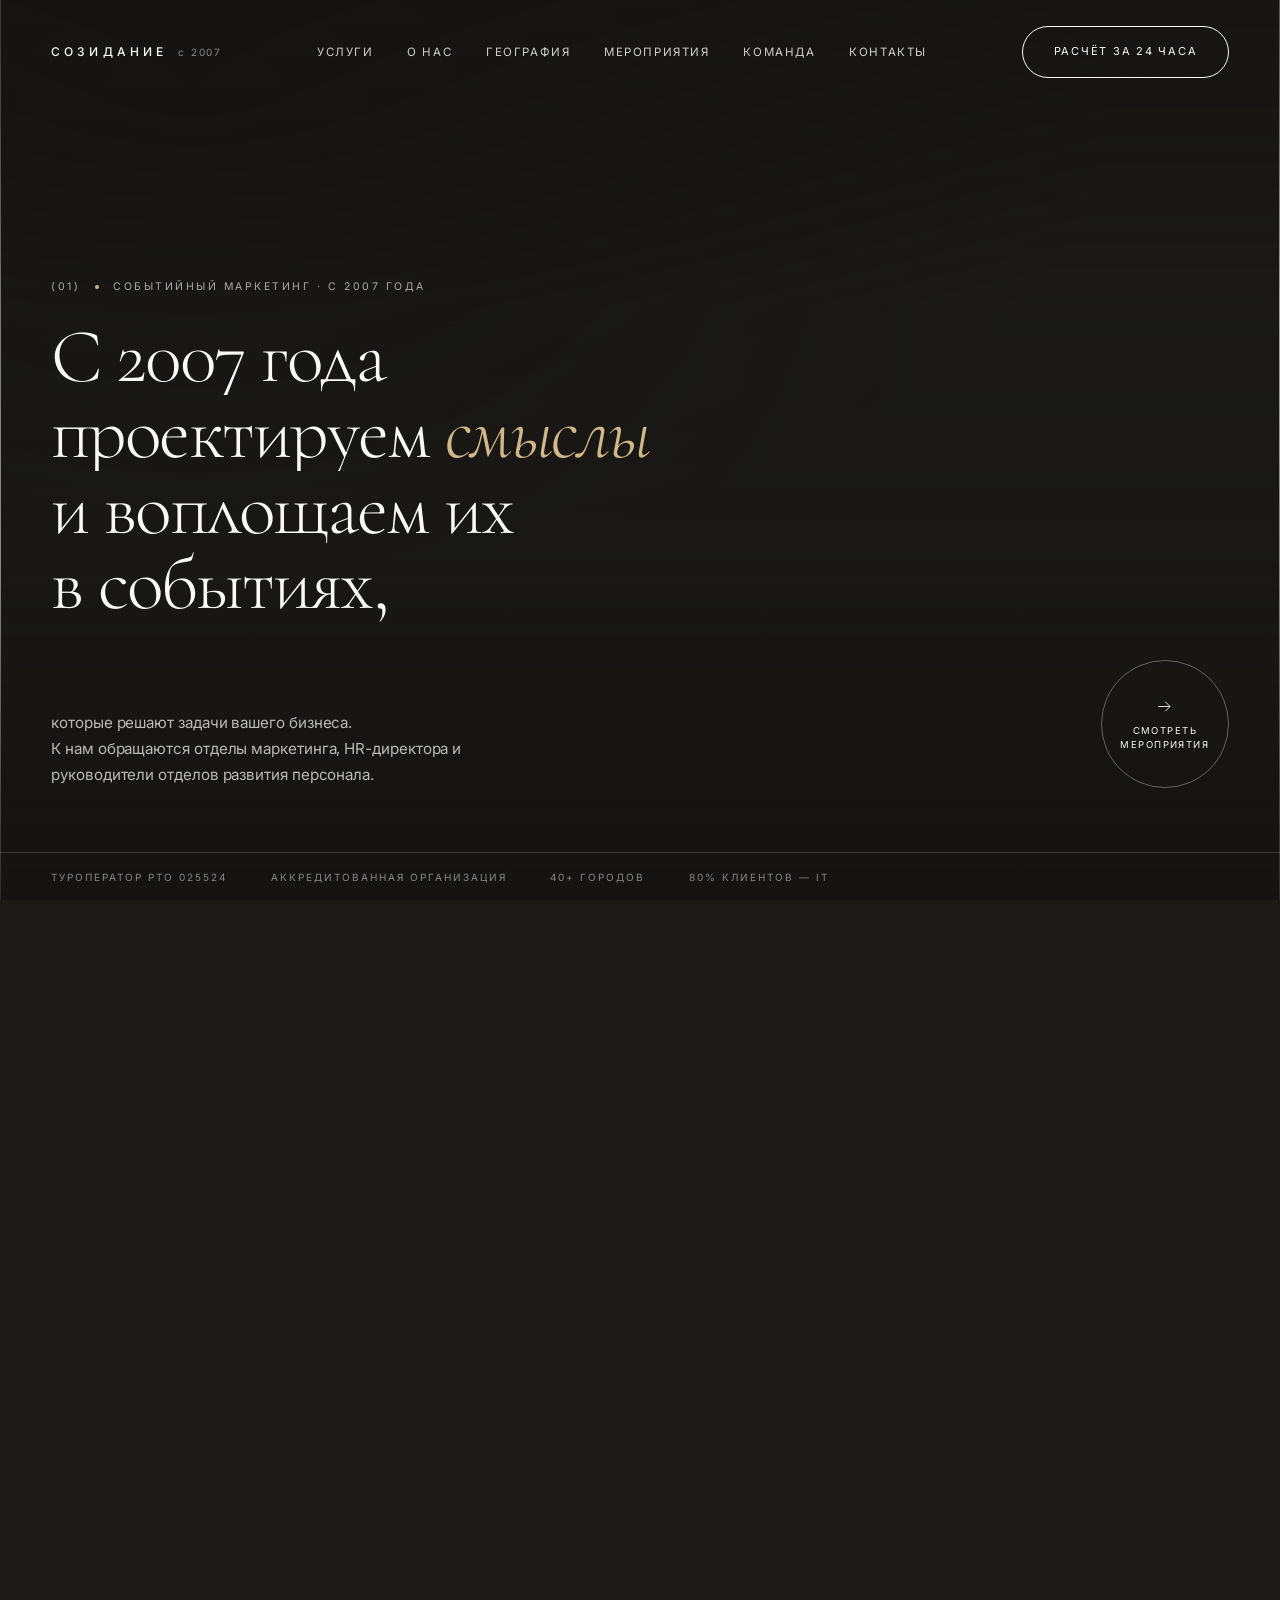
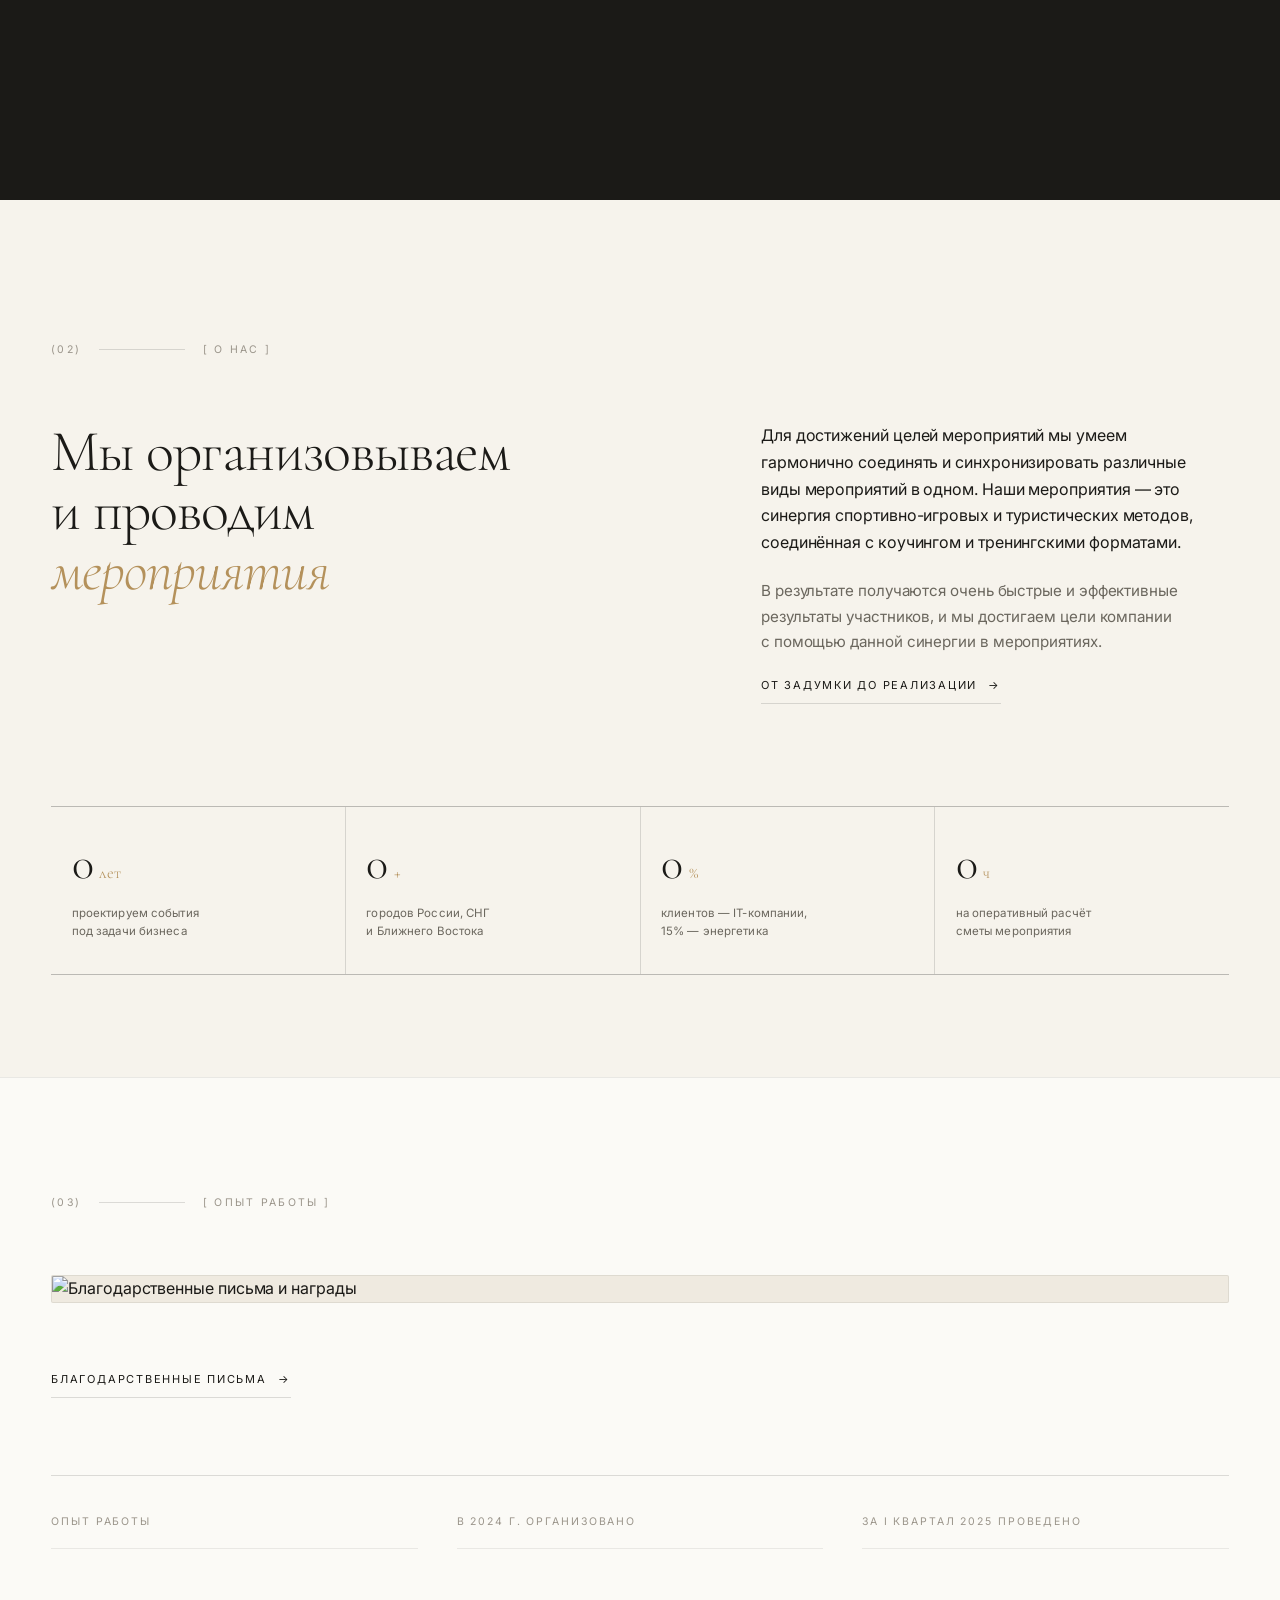
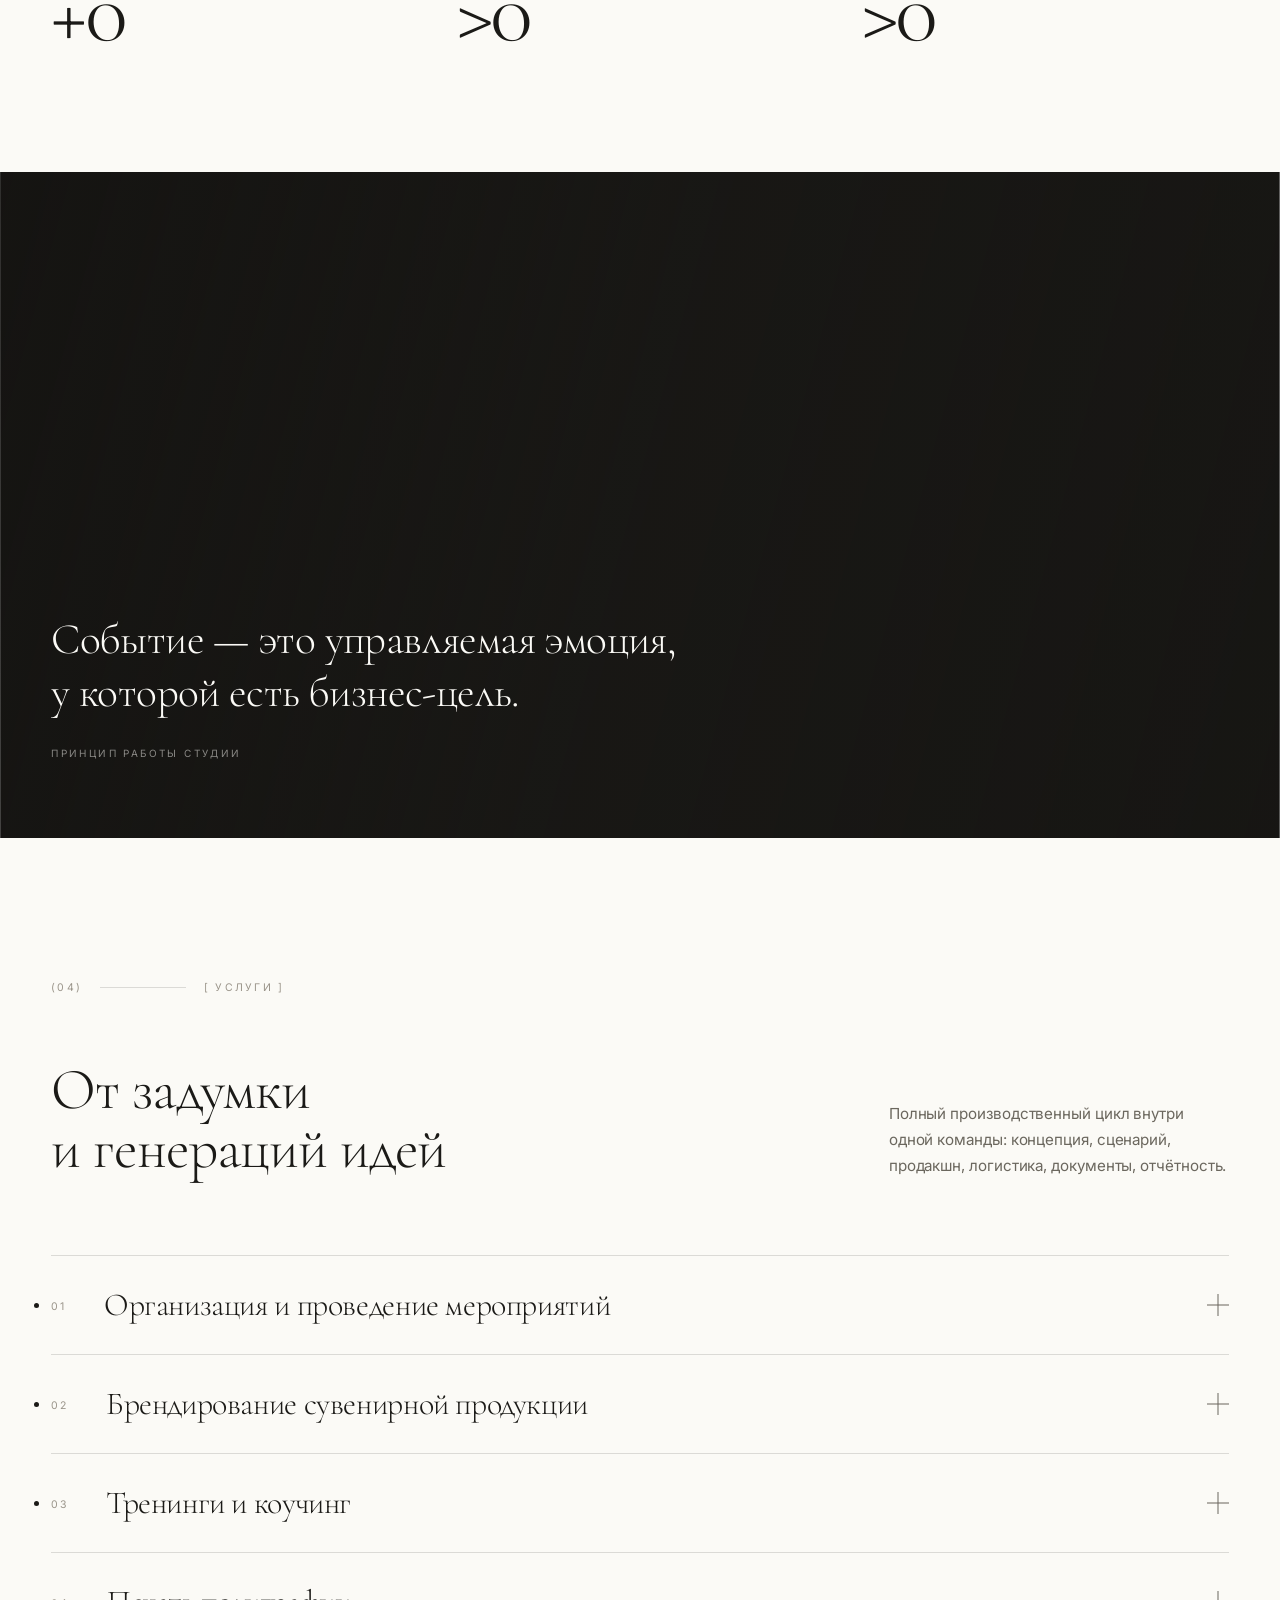
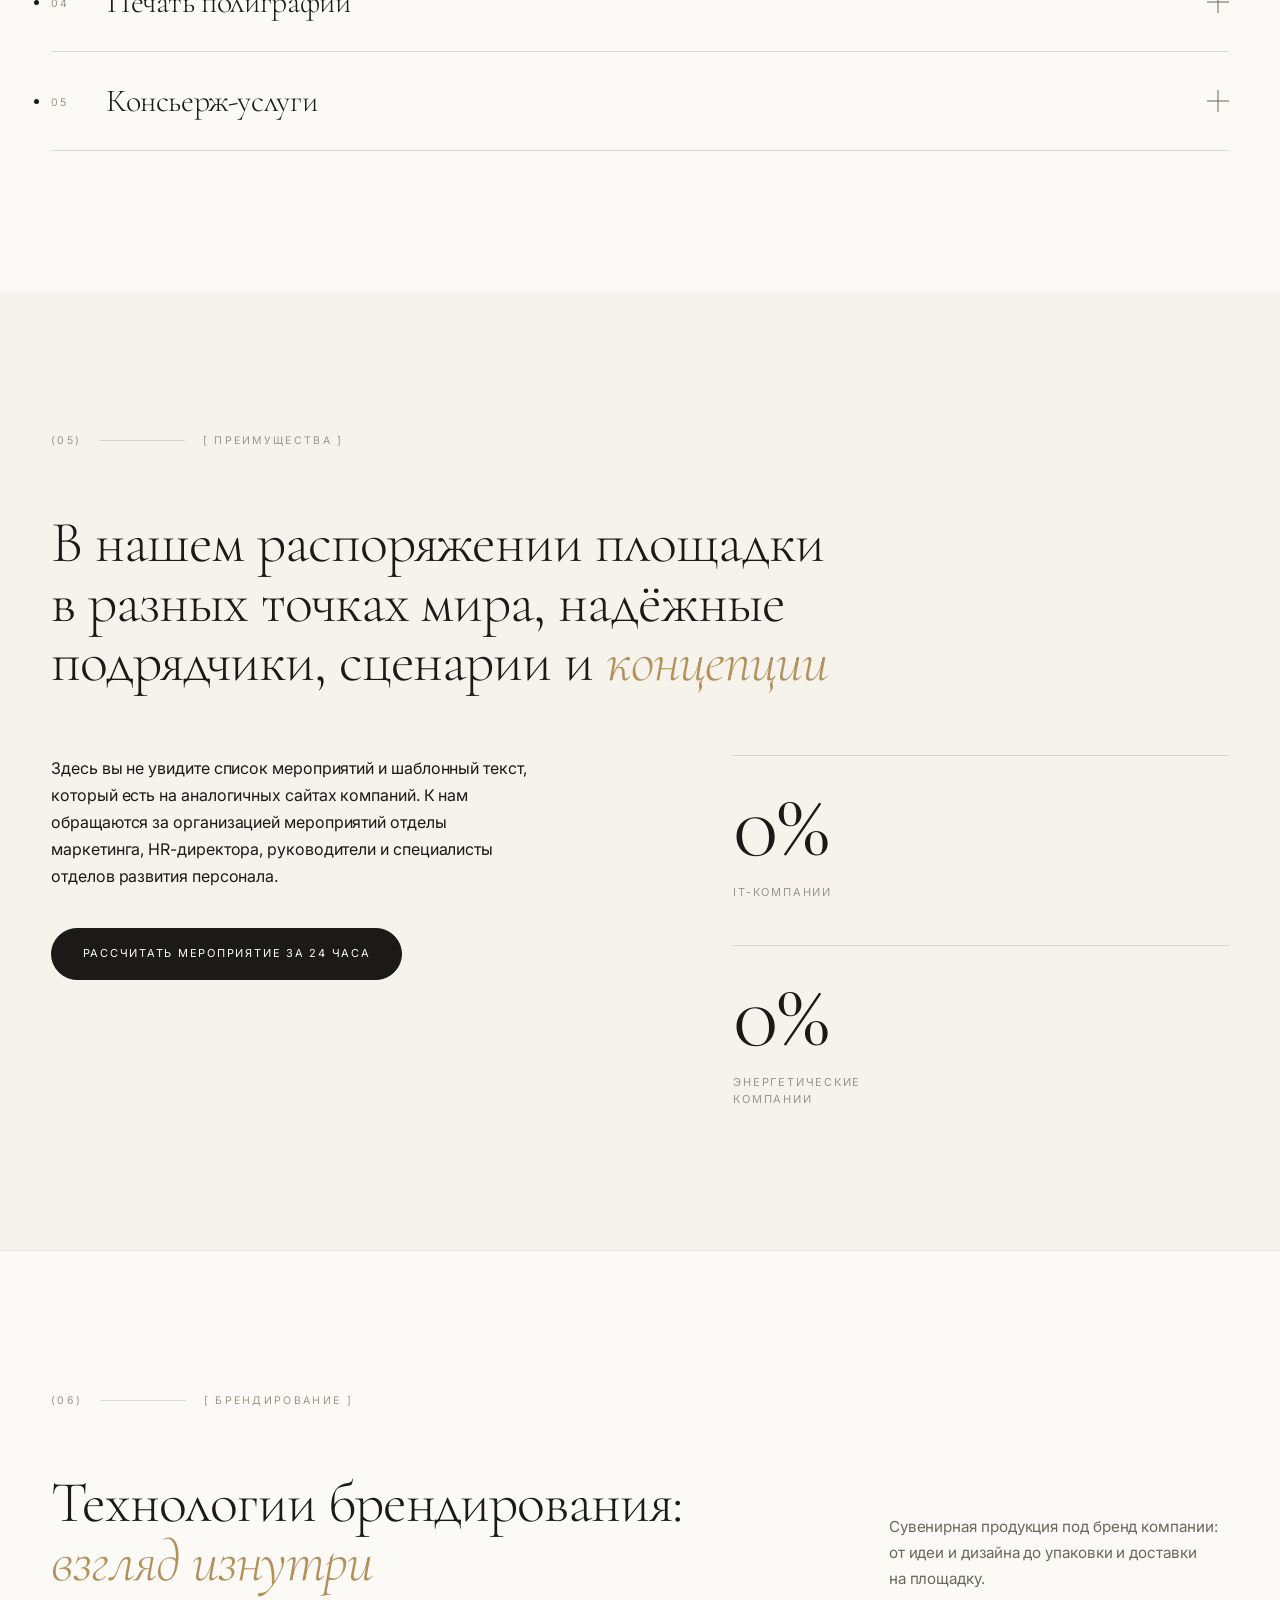
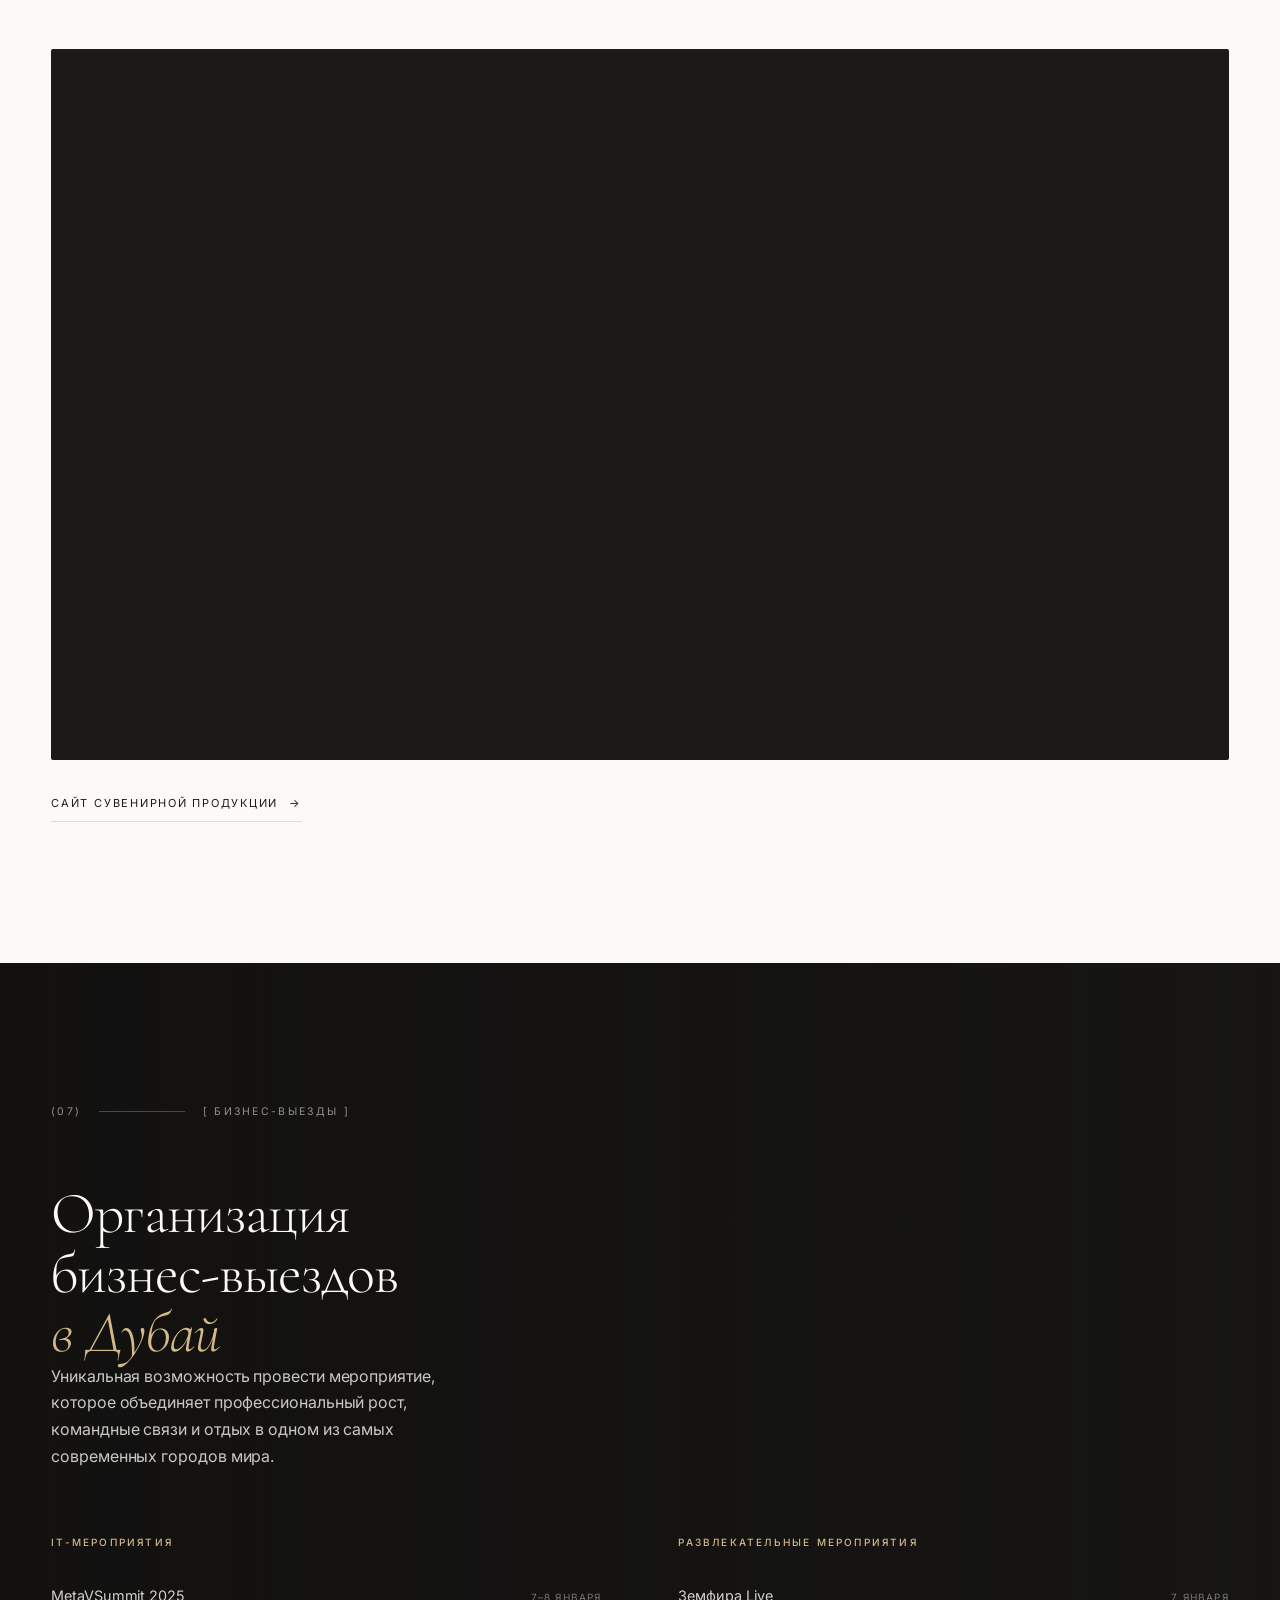
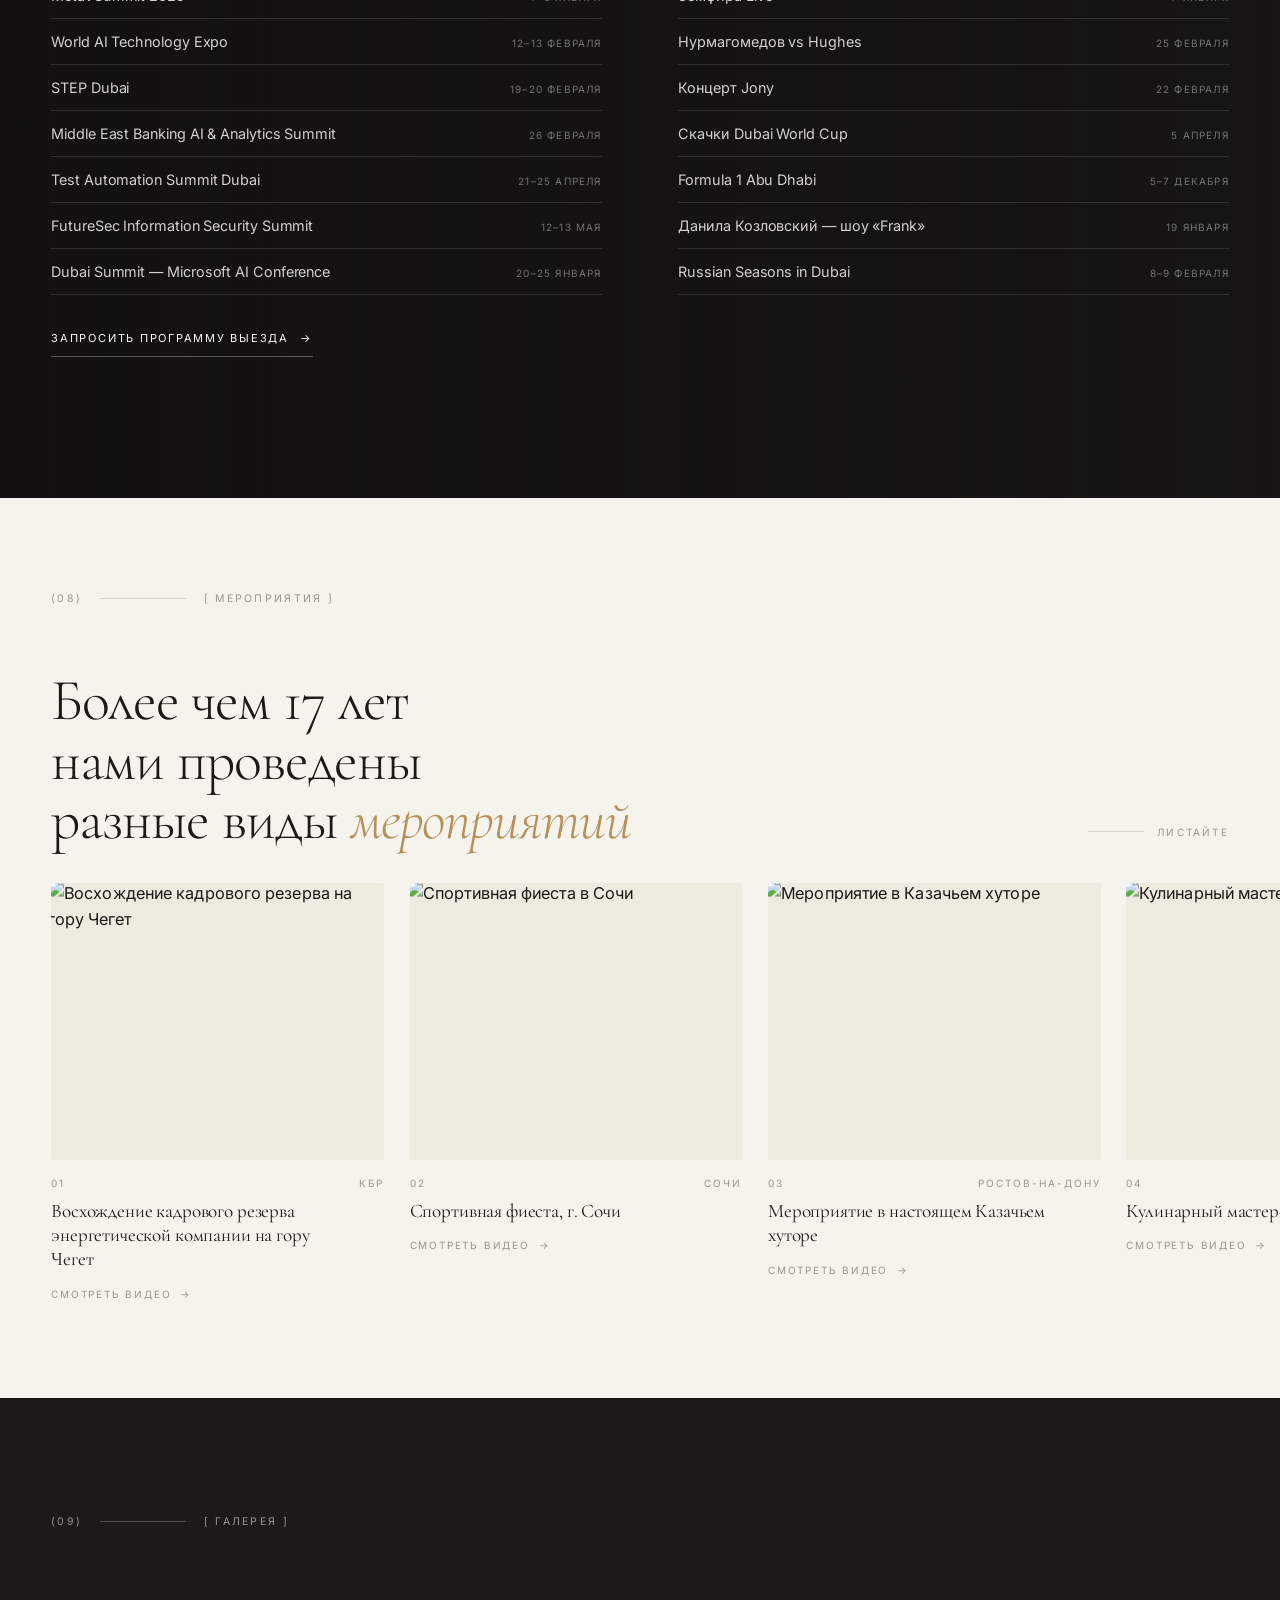
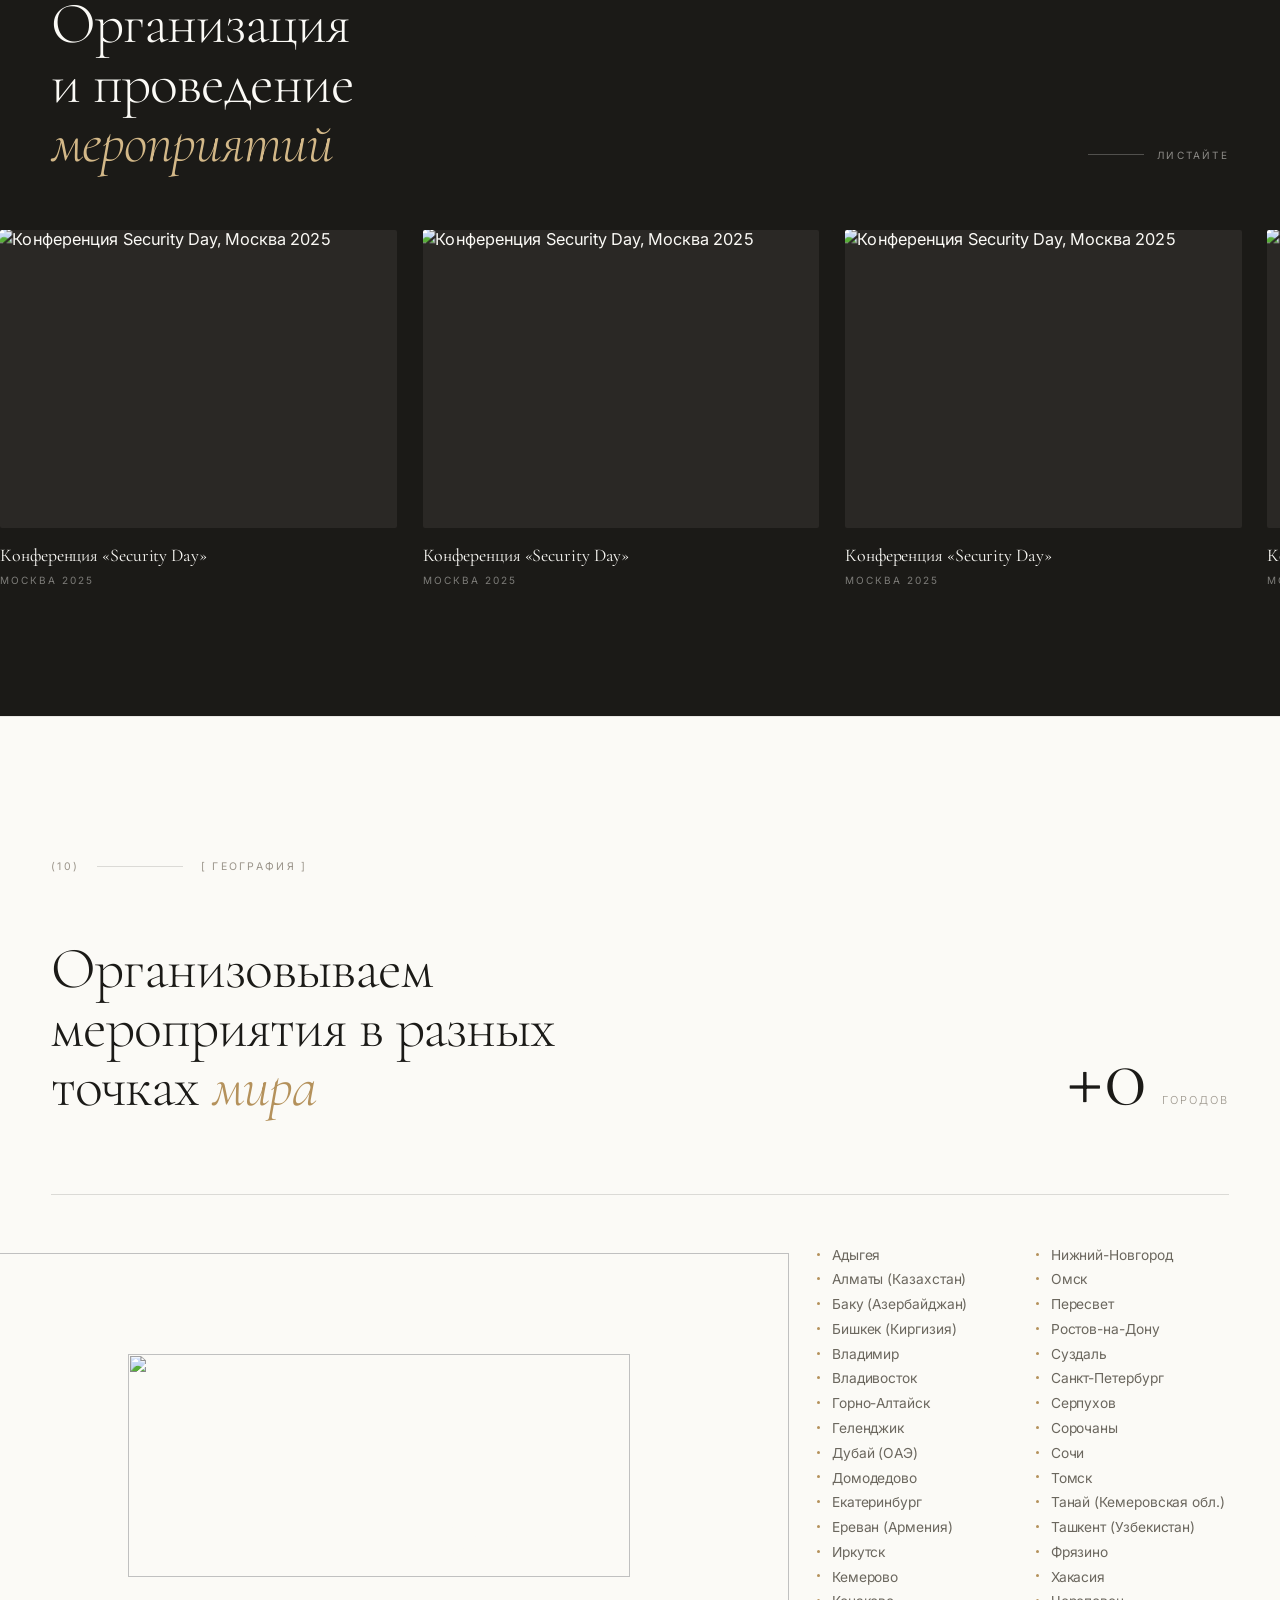
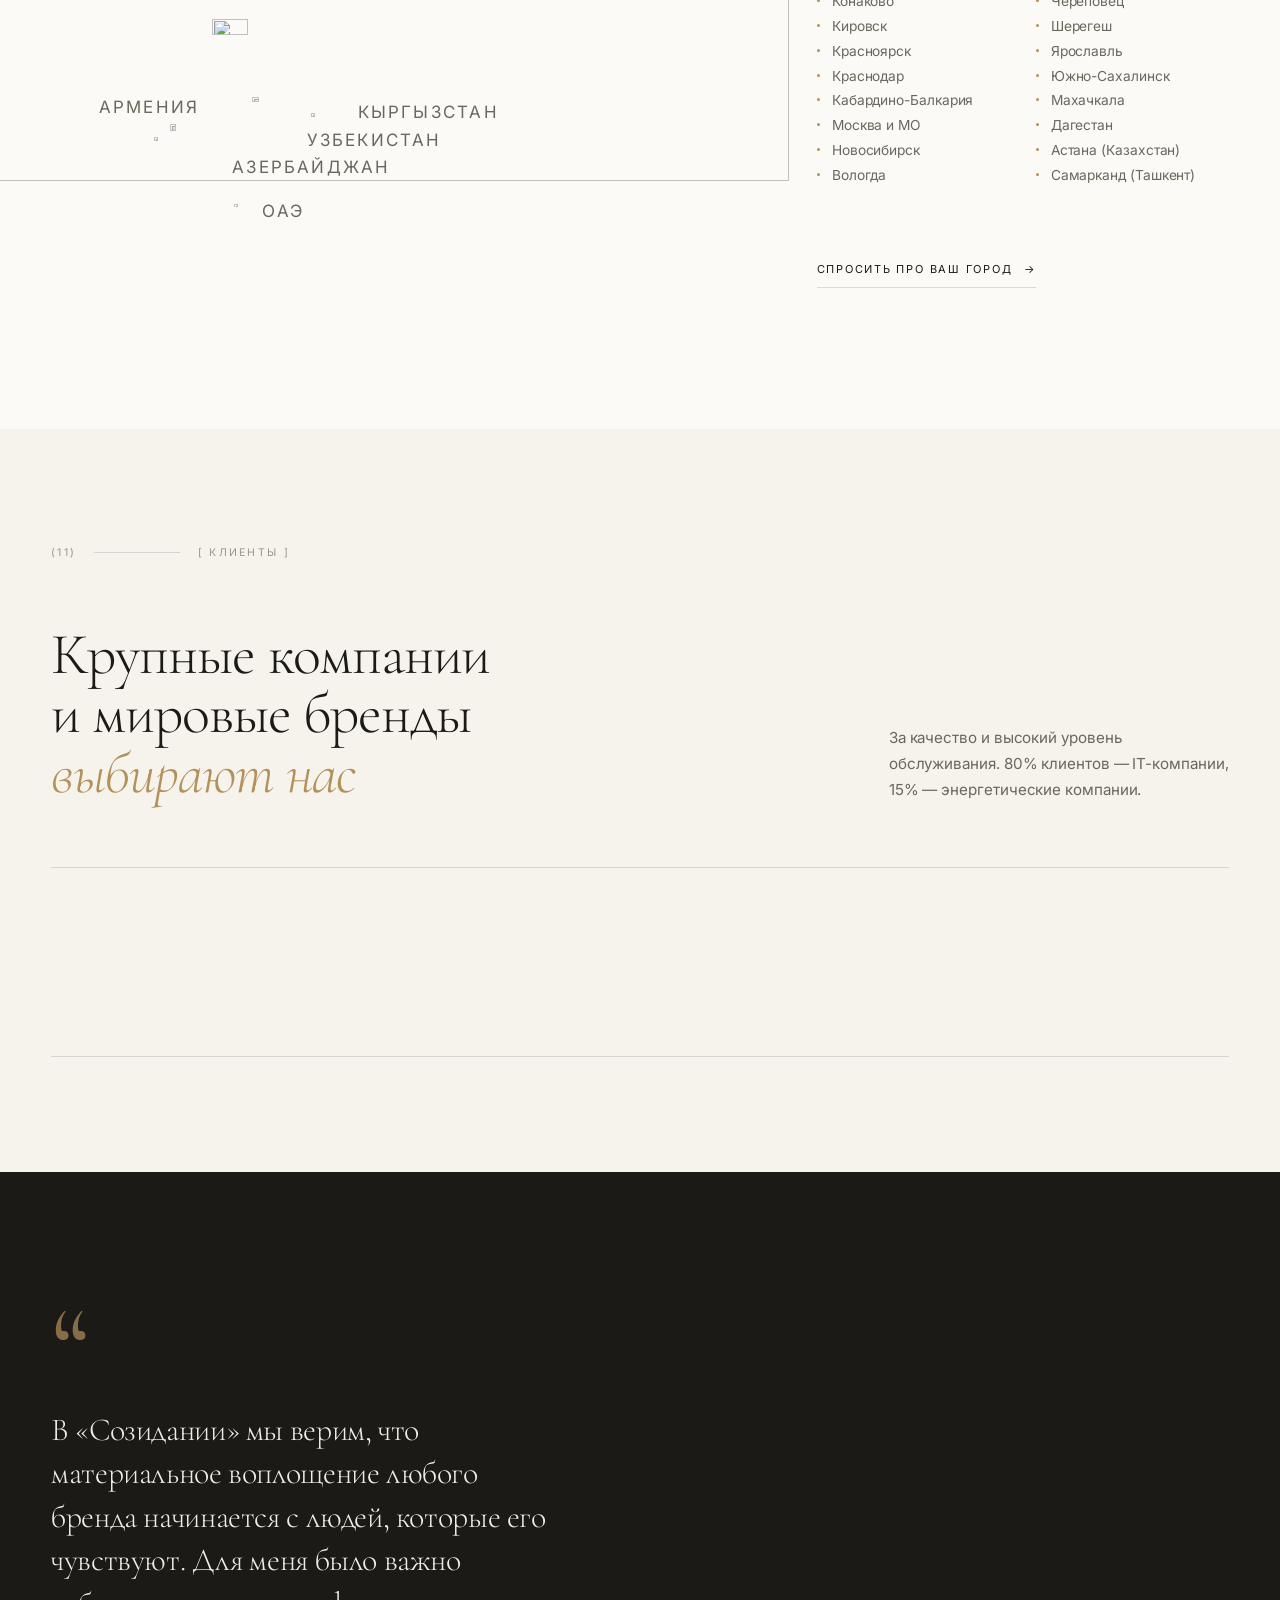
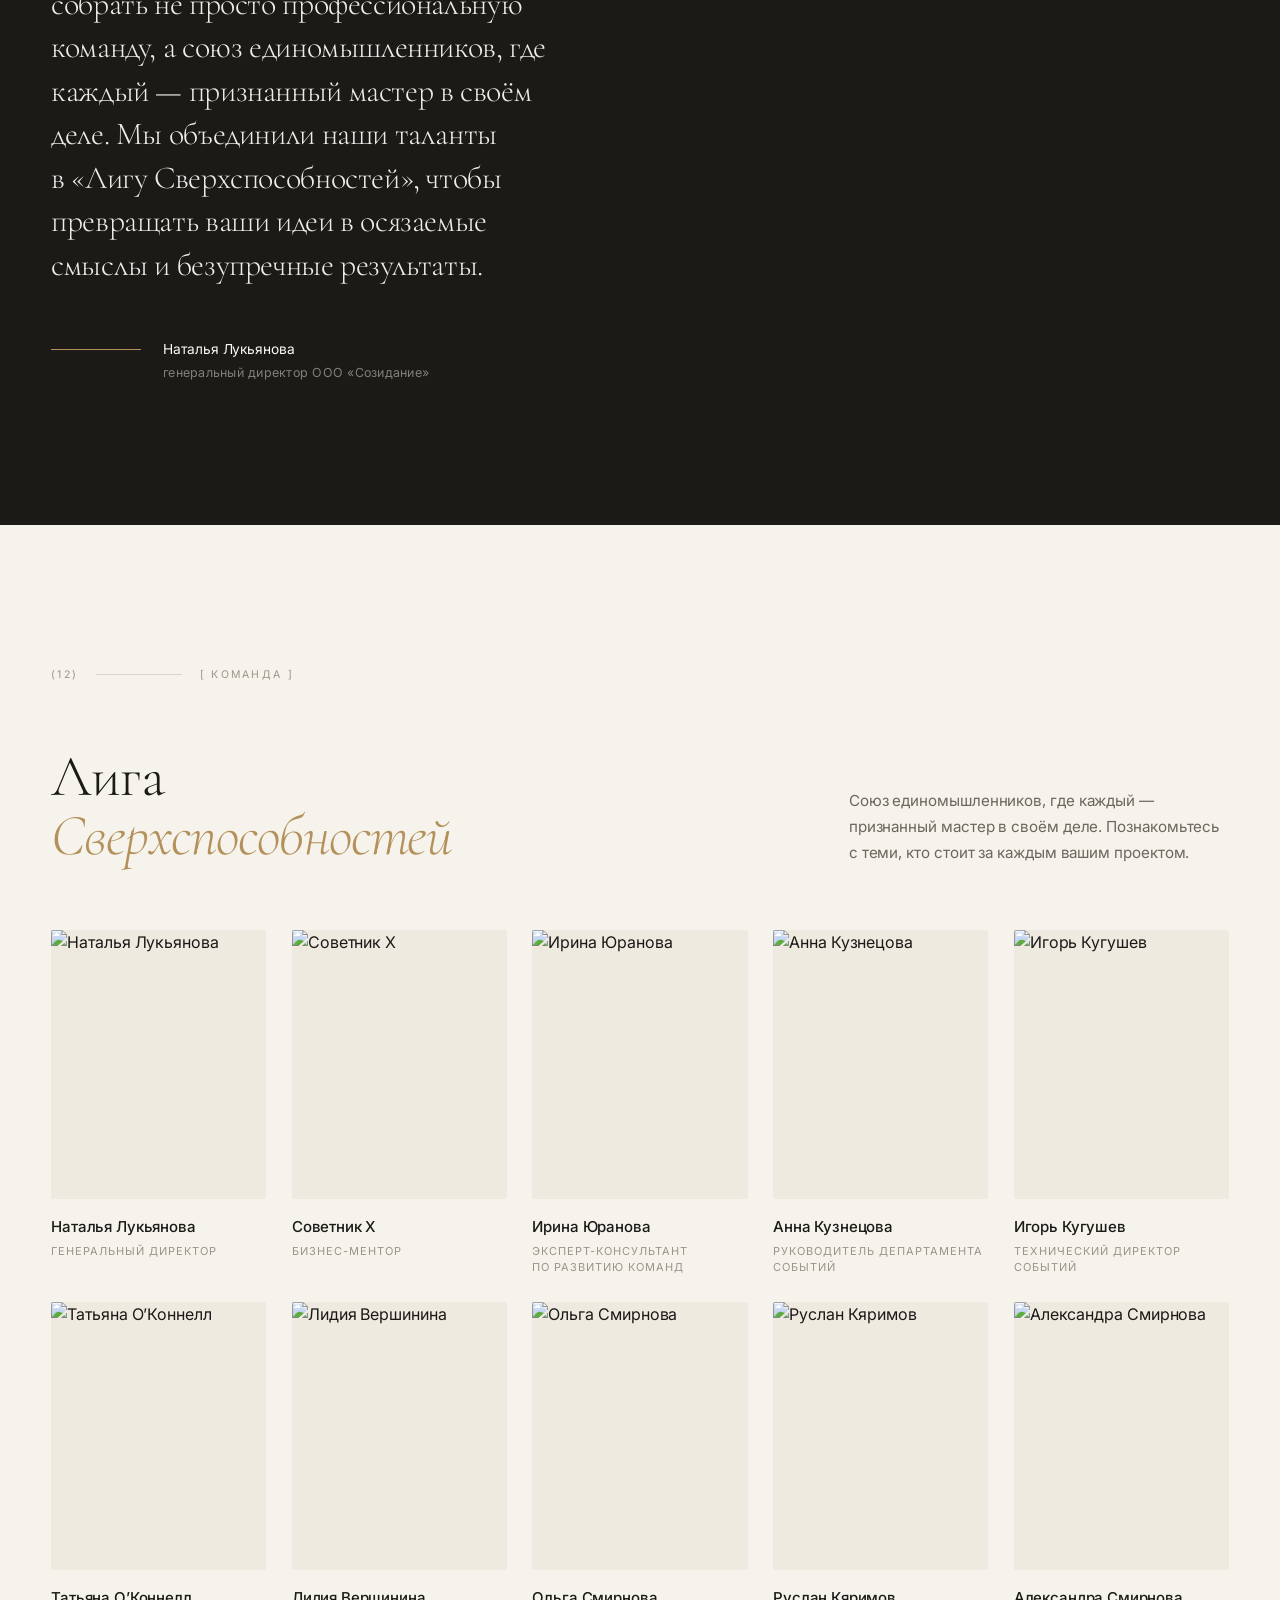
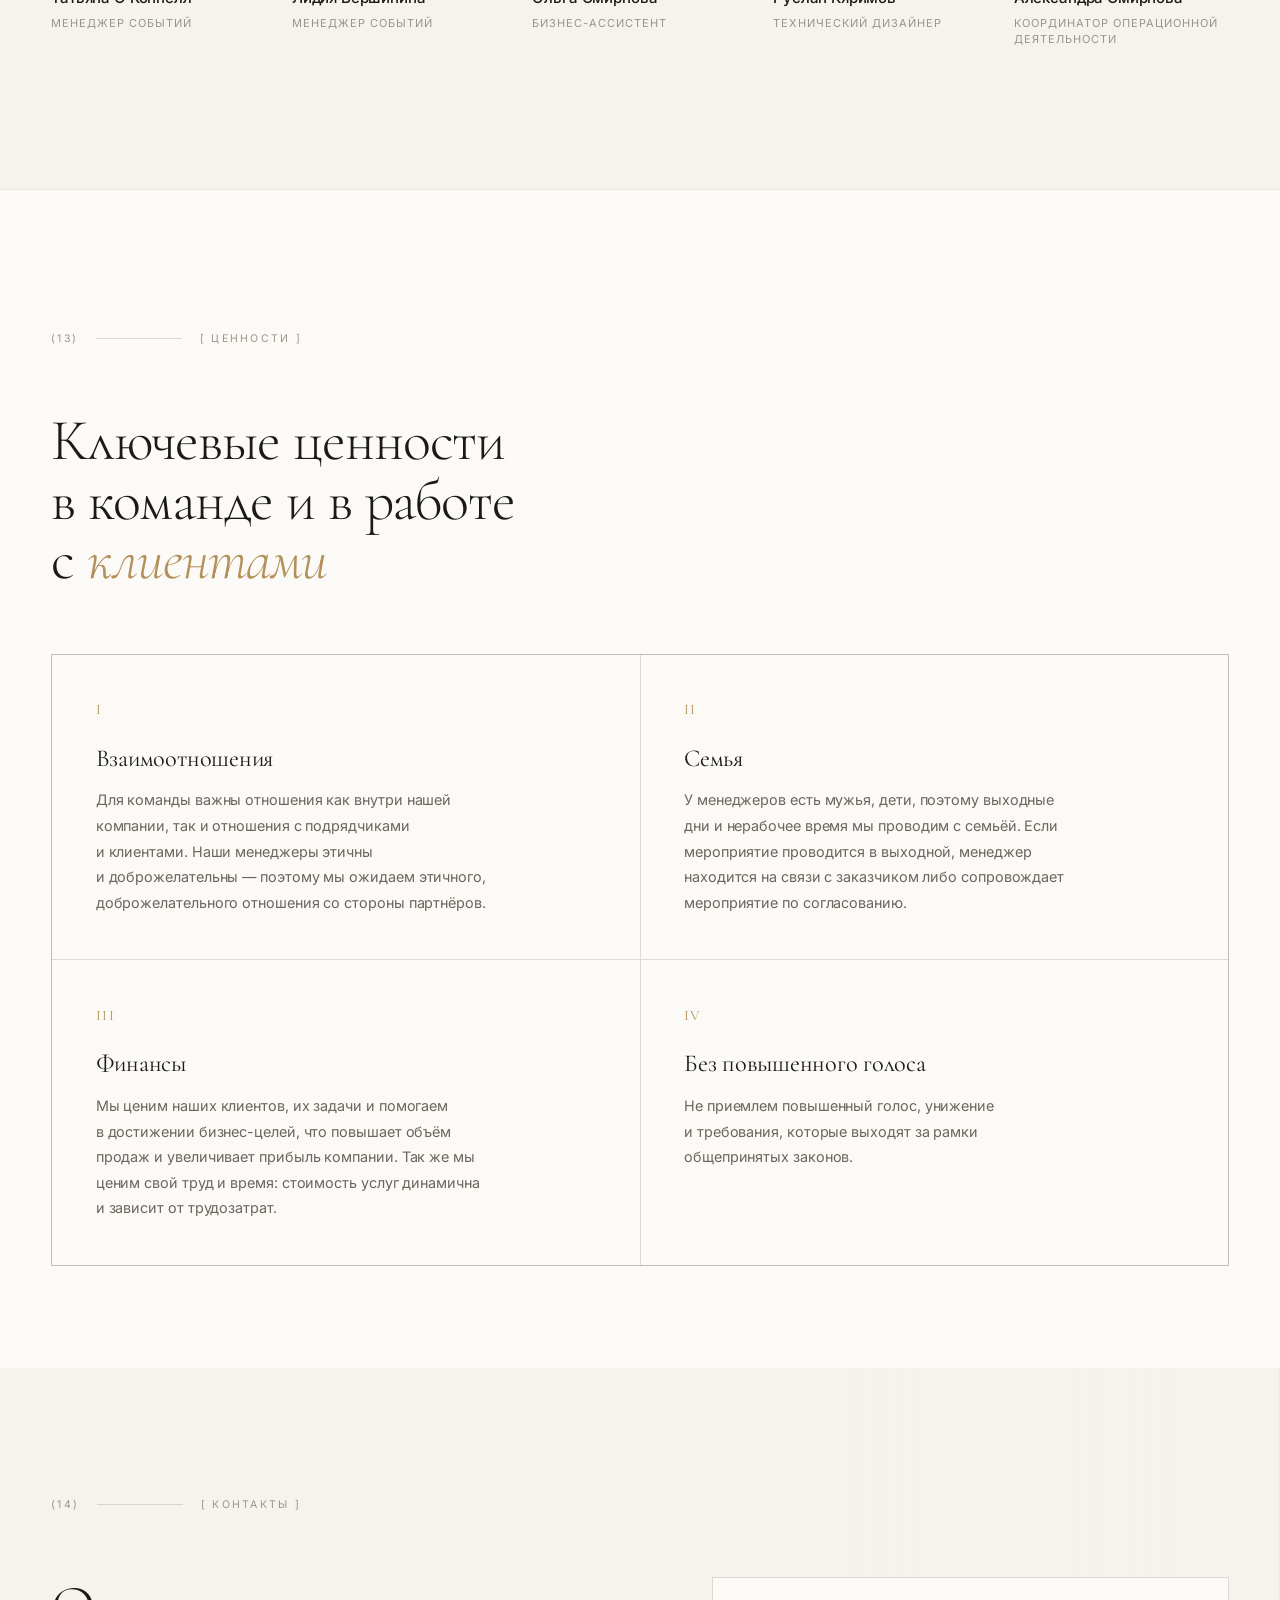
==== index.html @ 5182b01a "Add files via upload" ====
<!DOCTYPE html>
<html lang="ru">
<head>
<meta charset="UTF-8">
<meta name="viewport" content="width=device-width, initial-scale=1">
<title>Созидание — организация мероприятий для бизнеса</title>
<meta name="description" content="С 2007 года проектируем смыслы и воплощаем их в событиях, которые решают задачи вашего бизнеса. Событийный маркетинг, бизнес-выезды, брендирование, обучение, консьерж.">
<link rel="preconnect" href="https://fonts.googleapis.com">
<link rel="preconnect" href="https://fonts.gstatic.com" crossorigin>
<link href="https://fonts.googleapis.com/css2?family=Cormorant+Garamond:ital,wght@0,300;0,400;0,500;1,300;1,400&family=Inter:wght@300;400;500&display=swap" rel="stylesheet">
<link rel="stylesheet" href="styles.css">
</head>
<body>

<div class="grain"></div>
<div class="cursor" id="cursor"><span class="cursor__label"></span></div>
<div class="loader" id="loader">
  <div class="loader__inner">
    <div class="loader__mark">С</div>
    <div class="loader__line"><i></i></div>
    <div class="loader__word">sozidanie<span>.</span></div>
  </div>
</div>

<header class="nav" id="nav">
  <a class="nav__logo" href="#top" aria-label="Созидание">
    <span class="nav__mark">СОЗИДАНИЕ</span>
    <span class="nav__since">с 2007</span>
  </a>
  <nav class="nav__menu">
    <a href="#services" data-link>Услуги</a>
    <a href="#about" data-link>О нас</a>
    <a href="#geo" data-link>География</a>
    <a href="#work" data-link>Мероприятия</a>
    <a href="#team" data-link>Команда</a>
    <a href="#contacts" data-link>Контакты</a>
  </nav>
  <a class="btn btn--ghost nav__cta" href="#contacts" data-link data-cursor="Смета">
    <span>Расчёт за 24 часа</span>
  </a>
  <button class="burger" id="burger" aria-label="Меню"><i></i><i></i></button>
</header>

<div class="mmenu" id="mmenu">
  <div class="mmenu__inner">
    <a href="#services" data-link><span>01</span>Услуги</a>
    <a href="#about" data-link><span>02</span>О нас</a>
    <a href="#geo" data-link><span>03</span>География</a>
    <a href="#dubai" data-link><span>04</span>Бизнес-выезды</a>
    <a href="#work" data-link><span>05</span>Мероприятия</a>
    <a href="#team" data-link><span>06</span>Команда</a>
    <a href="#clients" data-link><span>07</span>Клиенты</a>
    <a href="#contacts" data-link><span>08</span>Контакты</a>
  </div>
  <div class="mmenu__foot">
    <a href="tel:+79035233333">8 (903) 523-33-33</a>
    <a href="mailto:sales@sozidanie.company">sales@sozidanie.company</a>
  </div>
</div>

<main id="top">

  <!-- ============ HERO ============ -->
  <section class="hero" data-theme="dark">
    <!-- sticky-блок: видео стоит на месте ровно один экран прокрутки -->
    <div class="hero__pin">
      <div class="hero__media">
        <div class="hero__img">
          <!-- картинка под видео — первый кадр экрана; <picture> отдаёт нужный
               файл по медиазапросу и не тянет лишнего (на мобильном здесь
               вертикальный кадр, на десктопе — hero.jpg) -->
          <picture class="hero__picture">
            <source media="(max-width:900px) and (orientation:portrait)"
                    srcset="img/hero-vertical.jpg">
            <img class="hero__img-v" src="img/hero.jpg" alt=""
                 fetchpriority="high" aria-hidden="true">
          </picture>
          <!-- без постера: его роль выполняет картинка выше; preload="none" —
               грузить ролик начинает app.js, на мобильном он не грузится вовсе -->
          <video class="hero__video" src="video/scrolling-hero.mp4"
                 muted playsinline preload="none" aria-hidden="true"></video>
        </div>
        <div class="hero__veil"></div>
      </div>
    </div>

    <!-- текст первого экрана: уезжает вверх и гаснет, пока идёт скраб -->
    <div class="hero__frame">
    <div class="hero__inner">
      <div class="hero__kicker" data-anim="fade">
        <span>(01)</span><span class="dot"></span><span>Событийный маркетинг · с 2007 года</span>
      </div>

      <h1 class="hero__title">
        <span class="line"><span class="w">С&nbsp;2007&nbsp;года</span></span>
        <span class="line"><span class="w">проектируем</span> <span class="w ital">смыслы</span></span>
        <span class="line"><span class="w">и&nbsp;воплощаем их</span> <span class="w">в&nbsp;событиях,</span></span>
      </h1>

      <div class="hero__foot">
        <p class="hero__lead" data-anim="fade">
          которые решают задачи вашего бизнеса.<br>
          К нам обращаются отделы маркетинга, HR-директора
          и руководители отделов развития персонала.
        </p>
        <a href="#work" class="round" data-link data-cursor="Кейсы">
          <svg viewBox="0 0 24 24"><path d="M4 12h15M13 6l6 6-6 6"/></svg>
          <span>Смотреть<br>мероприятия</span>
        </a>
      </div>
    </div>

    <div class="hero__strip">
      <span>туроператор РТО&nbsp;025524</span>
      <span>аккредитованная организация</span>
      <span>40+ городов</span>
      <span>80% клиентов — IT</span>
    </div>
    </div>
  </section>

  <!-- ============ МАНИФЕСТ ============ -->
  <section class="manifest" id="about">
    <div class="shell">
      <div class="sectlabel">
        <span>(02)</span><span class="rule"></span><span>[ О нас ]</span>
      </div>

      <div class="manifest__grid">
        <h2 class="h-xl" data-split>
          Мы организовываем<br>и&nbsp;проводим<br><em>мероприятия</em>
        </h2>
        <div class="manifest__body">
          <p class="lead" data-anim="fade">
            Для достижений целей мероприятий мы умеем гармонично соединять и&nbsp;синхронизировать
            различные виды мероприятий в&nbsp;одном. Наши мероприятия&nbsp;— это синергия
            спортивно-игровых и&nbsp;туристических методов, соединённая с&nbsp;коучингом
            и&nbsp;тренингскими форматами.
          </p>
          <p class="muted" data-anim="fade">
            В&nbsp;результате получаются очень быстрые и&nbsp;эффективные результаты участников,
            и&nbsp;мы достигаем цели компании с&nbsp;помощью данной синергии в&nbsp;мероприятиях.
          </p>
          <a class="linkline" href="#services" data-link>От задумки до реализации<span class="arr">→</span></a>
        </div>
      </div>

      <div class="figures">
        <div class="fig" data-anim="fade">
          <div class="fig__num"><span data-count="18">0</span><i>лет</i></div>
          <div class="fig__cap">проектируем события<br>под задачи бизнеса</div>
        </div>
        <div class="fig" data-anim="fade">
          <div class="fig__num"><span data-count="40">0</span><i>+</i></div>
          <div class="fig__cap">городов России, СНГ<br>и Ближнего Востока</div>
        </div>
        <div class="fig" data-anim="fade">
          <div class="fig__num"><span data-count="80">0</span><i>%</i></div>
          <div class="fig__cap">клиентов — IT-компании,<br>15% — энергетика</div>
        </div>
        <div class="fig" data-anim="fade">
          <div class="fig__num"><span data-count="24">0</span><i>ч</i></div>
          <div class="fig__cap">на оперативный расчёт<br>сметы мероприятия</div>
        </div>
      </div>
    </div>
  </section>

  <!-- ============ ОПЫТ РАБОТЫ ============ -->
  <section class="exp" id="exp">
    <div class="shell">
      <div class="sectlabel">
        <span>(03)</span><span class="rule"></span><span>[ Опыт работы ]</span>
      </div>

      <div class="exp__grid">
        <figure class="exp__media" data-anim="fade">
          <img src="img/src/noroot.jpg" alt="Благодарственные письма и награды" loading="lazy">
        </figure>
        <div class="exp__body">
          <a class="linkline" href="letter.html" data-anim="fade">Благодарственные письма<span class="arr">→</span></a>
        </div>
      </div>

      <div class="exp__stats">
        <div class="exp__stat" data-anim="fade">
          <span class="exp__cap">опыт работы</span>
          <div class="exp__num">+<span data-count="18">0</span></div>
        </div>
        <div class="exp__stat" data-anim="fade">
          <span class="exp__cap">в&nbsp;2024&nbsp;г. организовано</span>
          <div class="exp__num">&gt;<span data-count="98">0</span></div>
        </div>
        <div class="exp__stat" data-anim="fade">
          <span class="exp__cap">за&nbsp;I&nbsp;квартал 2025 проведено</span>
          <div class="exp__num">&gt;<span data-count="15">0</span></div>
        </div>
      </div>
    </div>
  </section>

  <!-- ============ ПОЛНОЭКРАННОЕ ИЗОБРАЖЕНИЕ ============ -->
  <section class="band">
    <div class="band__img" data-parallax="0.12"><img src="img/band.jpg" alt=""></div>
    <div class="band__quote">
      <p data-split-words>Событие — это управляемая эмоция,<br>у которой есть бизнес-цель.</p>
      <span>принцип работы студии</span>
    </div>
  </section>

  <!-- ============ УСЛУГИ ============ -->
  <section class="services" id="services">
    <div class="shell">
      <div class="sectlabel">
        <span>(04)</span><span class="rule"></span><span>[ Услуги ]</span>
      </div>
      <div class="services__head">
        <h2 class="h-xl" data-split>От задумки<br>и&nbsp;генераций идей</h2>
        <p class="muted services__note" data-anim="fade">
          Полный производственный цикл внутри одной команды:
          концепция, сценарий, продакшн, логистика, документы, отчётность.
        </p>
      </div>

      <ul class="acc" id="acc">
        <li class="acc__item" data-anim="fade">
          <button class="acc__head" type="button">
            <span class="acc__num">01</span>
            <span class="acc__ttl">Организация и&nbsp;проведение мероприятий</span>
            <span class="acc__plus"></span>
          </button>
          <div class="acc__panel">
            <div class="acc__inner">
              <p>Конференции, форумы, корпоративы, тимбилдинги, выездные стратегические сессии,
              спортивные фестивали и&nbsp;презентации — от&nbsp;камерных ужинов до&nbsp;событий
              на&nbsp;несколько тысяч участников.</p>
              <div class="acc__cols">
                <div><h5>Что берём на себя</h5><p>Концепция и сценарий · площадки и подрядчики · технический продакшн · логистика и трансферы · аккредитация и документы · бюджет и смета</p></div>
                <div><h5>Результат</h5><p>Событие, измеримое в задачах бизнеса: узнаваемость, вовлечённость, удержание, продажи</p></div>
              </div>
            </div>
          </div>
        </li>

        <li class="acc__item" data-anim="fade">
          <button class="acc__head" type="button">
            <span class="acc__num">02</span>
            <span class="acc__ttl">Брендирование сувенирной продукции</span>
            <span class="acc__plus"></span>
          </button>
          <div class="acc__panel">
            <div class="acc__inner">
              <p>Сайт сувенирной продукции и&nbsp;производство под бренд компании: от&nbsp;идеи
              и&nbsp;дизайна до&nbsp;упаковки и&nbsp;доставки на&nbsp;площадку.</p>
              <div class="acc__cols">
                <div><h5>Номенклатура</h5><p>Мерч, корпоративные подарки, сертификаты, welcome-наборы, полиграфия, упаковка</p></div>
                <div><h5>Подход</h5><p>Предметы, которые остаются у участника после события и продолжают работать на бренд</p></div>
              </div>
            </div>
          </div>
        </li>

        <li class="acc__item" data-anim="fade">
          <button class="acc__head" type="button">
            <span class="acc__num">03</span>
            <span class="acc__ttl">Тренинги и&nbsp;коучинг</span>
            <span class="acc__plus"></span>
          </button>
          <div class="acc__panel">
            <div class="acc__inner">
              <p>Обмен опытом, обучения, формирования командного духа и&nbsp;отдыха.
              Мы предлагаем компаниям провести мероприятия, которые помогут улучшить
              профессиональные навыки, укрепить командные связи и&nbsp;отдохнуть.</p>
              <div class="acc__cols">
                <div><h5>Форматы</h5><p>Тренинги с элементами коучинга · стратегические сессии · командные игры · выездные программы</p></div>
                <div><h5>Для кого</h5><p>HR-директора, руководители и специалисты отделов развития персонала</p></div>
              </div>
            </div>
          </div>
        </li>

        <li class="acc__item" data-anim="fade">
          <button class="acc__head" type="button">
            <span class="acc__num">04</span>
            <span class="acc__ttl">Печать полиграфии</span>
            <span class="acc__plus"></span>
          </button>
          <div class="acc__panel">
            <div class="acc__inner">
              <p>Разработка индивидуального дизайна для печатной продукции, печать
              различной полиграфии.</p>
              <div class="acc__cols">
                <div><h5>Продукция</h5><p>Буклеты, брошюры · листовки, сертификаты · визитки, наклейки · блокноты, пакеты · плакаты, каталоги</p></div>
                <div><h5>Сроки</h5><p>Оперативные тиражи к дате события, контроль цвета и материалов</p></div>
              </div>
            </div>
          </div>
        </li>

        <li class="acc__item" data-anim="fade">
          <button class="acc__head" type="button">
            <span class="acc__num">05</span>
            <span class="acc__ttl">Консьерж-услуги</span>
            <span class="acc__plus"></span>
          </button>
          <div class="acc__panel">
            <div class="acc__inner">
              <p>Для компаний мы оказываем различные услуги — от&nbsp;бронирования до&nbsp;полного
              сопровождения участников.</p>
              <div class="acc__cols">
                <div><h5>Перечень</h5><p>Бронирование отелей и ресторанов · покупка авиа и ж/д билетов · заказ билетов на мероприятия · валютные оплаты и переводы · сертификаты и корпоративные подарки</p></div>
                <div><h5>Дополнительно</h5><p>Фото- и видеосъёмка, монтаж · доставки, трансфер, такси · персональный менеджер на связи</p></div>
              </div>
            </div>
          </div>
        </li>
      </ul>
    </div>
  </section>

  <!-- ============ ПРЕИМУЩЕСТВА ============ -->
  <section class="adv" id="advantages">
    <div class="shell">
      <div class="sectlabel">
        <span>(05)</span><span class="rule"></span><span>[ Преимущества ]</span>
      </div>

      <h2 class="h-xl adv__ttl" data-split>В&nbsp;нашем распоряжении площадки<br>в&nbsp;разных точках мира, надёжные<br>подрядчики, сценарии и&nbsp;<em>концепции</em></h2>

      <div class="adv__grid">
        <div class="adv__body">
          <p class="lead" data-anim="fade">
            Здесь вы не увидите список мероприятий и&nbsp;шаблонный текст, который есть
            на&nbsp;аналогичных сайтах компаний. К&nbsp;нам обращаются за&nbsp;организацией
            мероприятий отделы маркетинга, HR-директора, руководители и&nbsp;специалисты
            отделов развития персонала.
          </p>
          <a class="btn btn--solid" href="#contacts" data-link data-cursor="Расчёт"><span>Рассчитать мероприятие за&nbsp;24&nbsp;часа</span></a>
        </div>

        <div class="adv__stats">
          <div class="adv__stat" data-anim="fade">
            <div class="adv__num"><span data-count="80">0</span>%</div>
            <div class="adv__cap">IT-компании</div>
          </div>
          <div class="adv__stat" data-anim="fade">
            <div class="adv__num"><span data-count="15">0</span>%</div>
            <div class="adv__cap">энергетические компании</div>
          </div>
        </div>
      </div>
    </div>
  </section>

  <!-- ============ БРЕНДИРОВАНИЕ ============ -->
  <section class="brand" id="branding">
    <div class="shell">
      <div class="sectlabel">
        <span>(06)</span><span class="rule"></span><span>[ Брендирование ]</span>
      </div>

      <div class="brand__head">
        <h2 class="h-xl" data-split>Технологии брендирования:<br><em>взгляд изнутри</em></h2>
        <p class="muted brand__note" data-anim="fade">
          Сувенирная продукция под бренд компании: от&nbsp;идеи и&nbsp;дизайна
          до&nbsp;упаковки и&nbsp;доставки на&nbsp;площадку.
        </p>
      </div>

      <div class="brand__video" data-anim="fade" data-cursor="Смотреть">
        <iframe src="https://rutube.ru/play/embed/43dc72ab9bce692605520e82a479d67d"
                title="Технологии брендирования: взгляд изнутри"
                loading="lazy" allow="fullscreen"></iframe>
      </div>

      <a class="linkline" href="https://brend-merch.ru/" target="_blank" rel="noopener" data-anim="fade">Сайт сувенирной продукции<span class="arr">→</span></a>
    </div>
  </section>

  <!-- ============ БИЗНЕС-ВЫЕЗДЫ / ДУБАЙ ============ -->
  <section class="dubai" id="dubai" data-theme="dark">
    <div class="dubai__media"><div class="dubai__img" data-parallax="0.14"><img src="img/ev7.jpg" alt="Бизнес-выезд в Дубай"></div><div class="dubai__veil"></div></div>
    <div class="shell dubai__inner">
      <div class="sectlabel sectlabel--light">
        <span>(07)</span><span class="rule"></span><span>[ Бизнес-выезды ]</span>
      </div>
      <h2 class="h-xl h-xl--light" data-split>Организация<br>бизнес-выездов<br><em>в&nbsp;Дубай</em></h2>
      <p class="lead lead--light" data-anim="fade" style="max-width:44ch">
        Уникальная возможность провести мероприятие, которое объединяет
        профессиональный рост, командные связи и&nbsp;отдых в&nbsp;одном
        из&nbsp;самых современных городов мира.
      </p>

      <div class="dubai__cols">
        <div data-anim="fade">
          <h5>IT-мероприятия</h5>
          <ul class="tinylist">
            <li>MetaVSummit 2025 <span>7–8 января</span></li>
            <li>World AI Technology Expo <span>12–13 февраля</span></li>
            <li>STEP Dubai <span>19–20 февраля</span></li>
            <li>Middle East Banking AI &amp; Analytics Summit <span>26 февраля</span></li>
            <li>Test Automation Summit Dubai <span>21–25 апреля</span></li>
            <li>FutureSec Information Security Summit <span>12–13 мая</span></li>
            <li>Dubai Summit — Microsoft AI Conference <span>20–25 января</span></li>
          </ul>
        </div>
        <div data-anim="fade">
          <h5>Развлекательные мероприятия</h5>
          <ul class="tinylist">
            <li>Земфира Live <span>7 января</span></li>
            <li>Нурмагомедов vs Hughes <span>25 февраля</span></li>
            <li>Концерт Jony <span>22 февраля</span></li>
            <li>Скачки Dubai World Cup <span>5 апреля</span></li>
            <li>Formula 1 Abu Dhabi <span>5–7 декабря</span></li>
            <li>Данила Козловский — шоу «Frank» <span>19 января</span></li>
            <li>Russian Seasons in Dubai <span>8–9 февраля</span></li>
          </ul>
        </div>
      </div>
      <a class="linkline linkline--light" href="#contacts" data-link>Запросить программу выезда<span class="arr">→</span></a>
    </div>
  </section>

  <!-- ============ МЕРОПРИЯТИЯ (горизонтальный скролл) ============ -->
  <section class="work" id="work">
    <div class="work__pin">
      <div class="shell work__head">
        <div class="sectlabel"><span>(08)</span><span class="rule"></span><span>[ Мероприятия ]</span></div>
        <div class="work__title">
          <h2 class="h-xl" data-split>Более чем 17&nbsp;лет<br>нами проведены<br>разные виды <em>мероприятий</em></h2>
          <div class="work__hint"><span class="rule"></span>листайте</div>
        </div>
      </div>

      <div class="work__track" id="track">
        <article class="card" data-cursor="Кейс">
          <div class="card__img"><img src="img/src/image_27.jpg" loading="lazy" alt="Восхождение кадрового резерва на гору Чегет"></div>
          <div class="card__meta"><span>01</span><span>КБР</span></div>
          <h3>Восхождение кадрового резерва энергетической компании на гору Чегет</h3>
          <a class="card__link" href="https://rutube.ru/video/private/09da37ca144ba01f51d69f4e990ac86b/?p=k5-UPC2YC_M3YVoFLKGQCw" target="_blank" rel="noopener">смотреть видео<span class="arr">→</span></a>
        </article>
        <article class="card" data-cursor="Кейс">
          <div class="card__img"><img src="img/src/image_32.jpg" loading="lazy" alt="Спортивная фиеста в Сочи"></div>
          <div class="card__meta"><span>02</span><span>Сочи</span></div>
          <h3>Спортивная фиеста, г.&nbsp;Сочи</h3>
          <a class="card__link" href="https://rutube.ru/video/ac8e9d50009a121a3d479f5c3c81c2d2/" target="_blank" rel="noopener">смотреть видео<span class="arr">→</span></a>
        </article>
        <article class="card" data-cursor="Кейс">
          <div class="card__img"><img src="img/src/image_29.jpg" loading="lazy" alt="Мероприятие в Казачьем хуторе"></div>
          <div class="card__meta"><span>03</span><span>Ростов-на-Дону</span></div>
          <h3>Мероприятие в&nbsp;настоящем Казачьем хуторе</h3>
          <a class="card__link" href="https://rutube.ru/video/a623acb2c240c63c5967534546ab2eb2/" target="_blank" rel="noopener">смотреть видео<span class="arr">→</span></a>
        </article>
        <article class="card" data-cursor="Кейс">
          <div class="card__img"><img src="img/src/telegram-cloud-photo_16.jpg" loading="lazy" alt="Кулинарный мастер-класс"></div>
          <div class="card__meta"><span>04</span><span>Москва</span></div>
          <h3>Кулинарный мастер-класс</h3>
          <a class="card__link" href="https://rutube.ru/video/cee35470eef1826a6397a54692fac1ab/?r=wd&amp;t=159" target="_blank" rel="noopener">смотреть видео<span class="arr">→</span></a>
        </article>
        <article class="card" data-cursor="Кейс">
          <div class="card__img"><img src="img/src/Rectangle_75.jpg" loading="lazy" alt="Выездная конференция Эльбрус"></div>
          <div class="card__meta"><span>05</span><span>Эльбрус</span></div>
          <h3>Выездная конференция, Эльбрус</h3>
          <a class="card__link" href="https://rutube.ru/video/d052569a70e9f3d6425b9cba0c78e69f/?r=wd" target="_blank" rel="noopener">смотреть видео<span class="arr">→</span></a>
        </article>
        <article class="card" data-cursor="Кейс">
          <div class="card__img"><img src="img/src/image_34.jpg" loading="lazy" alt="Квест по эко-тропе Чегет — Нарзанов"></div>
          <div class="card__meta"><span>06</span><span>КБР</span></div>
          <h3>Квест по&nbsp;эко-тропе, п.&nbsp;Чегет&nbsp;— п.&nbsp;Нарзанов</h3>
          <a class="card__link" href="https://rutube.ru/video/d052569a70e9f3d6425b9cba0c78e69f/?r=wd&amp;t=440" target="_blank" rel="noopener">смотреть видео<span class="arr">→</span></a>
        </article>
        <article class="card" data-cursor="Кейс">
          <div class="card__img"><img src="img/src/image_35.jpg" loading="lazy" alt="Тренинг с элементами коучинга"></div>
          <div class="card__meta"><span>07</span><span>Москва</span></div>
          <h3>Тренинг с&nbsp;элементами коучинга</h3>
          <a class="card__link" href="https://rutube.ru/video/130f68dcd2a9425b70f70af647cbaf14/" target="_blank" rel="noopener">смотреть видео<span class="arr">→</span></a>
        </article>
        <article class="card" data-cursor="Кейс">
          <div class="card__img"><img src="img/src/image_37.jpg" loading="lazy" alt="Юбилей детского оздоровительного лагеря Росатом"></div>
          <div class="card__meta"><span>08</span><span>ВНИИА</span></div>
          <h3>Юбилей детского оздоровительного лагеря, Росатом&nbsp;/&nbsp;ВНИИА</h3>
          <a class="card__link" href="https://rutube.ru/video/dd6ce438357f5907e50929ebc4cf2518/" target="_blank" rel="noopener">смотреть видео<span class="arr">→</span></a>
        </article>
        <article class="card card--wide" data-cursor="Кейс">
          <div class="card__img"><img src="img/src/__2025-06-03__112600.jpg" loading="lazy" alt="Мероприятие МОСЭНЕРГО"></div>
          <div class="card__meta"><span>09</span><span>Москва</span></div>
          <h3>Мероприятие МОСЭНЕРГО</h3>
          <a class="card__link" href="https://rutube.ru/video/130f68dcd2a9425b70f70af647cbaf14/" target="_blank" rel="noopener">смотреть видео<span class="arr">→</span></a>
        </article>
      </div>
    </div>
  </section>

  <!-- ============ ГАЛЕРЕЯ ============ -->
  <section class="gallery" id="gallery">
    <div class="shell">
      <div class="sectlabel sectlabel--light"><span>(09)</span><span class="rule"></span><span>[ Галерея ]</span></div>
      <div class="gallery__head">
        <h2 class="h-xl h-xl--light" data-split>Организация<br>и&nbsp;проведение<br><em>мероприятий</em></h2>
        <div class="work__hint"><span class="rule"></span>листайте</div>
      </div>
    </div>

    <div class="gallery__track">
      <figure class="shot"><div class="shot__img"><img src="img/src/__2025-05-29__113502.jpg" loading="lazy" alt="Конференция Security Day, Москва 2025"></div><figcaption><b>Конференция «Security Day»</b><span>Москва 2025</span></figcaption></figure>
      <figure class="shot"><div class="shot__img"><img src="img/src/__2025-05-29__113511.jpg" loading="lazy" alt="Конференция Security Day, Москва 2025"></div><figcaption><b>Конференция «Security Day»</b><span>Москва 2025</span></figcaption></figure>
      <figure class="shot"><div class="shot__img"><img src="img/src/__2025-05-29__113522.jpg" loading="lazy" alt="Конференция Security Day, Москва 2025"></div><figcaption><b>Конференция «Security Day»</b><span>Москва 2025</span></figcaption></figure>
      <figure class="shot"><div class="shot__img"><img src="img/src/__2025-05-29__113529.jpg" loading="lazy" alt="Конференция Security Day, Москва 2025"></div><figcaption><b>Конференция «Security Day»</b><span>Москва 2025</span></figcaption></figure>
      <figure class="shot"><div class="shot__img"><img src="img/src/__2025-05-29__113537.jpg" loading="lazy" alt="Конференция Security Day, Москва 2025"></div><figcaption><b>Конференция «Security Day»</b><span>Москва 2025</span></figcaption></figure>
      <figure class="shot"><div class="shot__img"><img src="img/src/__2025-05-29__113546.jpg" loading="lazy" alt="Конференция Security Day, Москва 2025"></div><figcaption><b>Конференция «Security Day»</b><span>Москва 2025</span></figcaption></figure>
      <figure class="shot"><div class="shot__img"><img src="img/src/__2025-05-29__115618.jpg" loading="lazy" alt="Выездное мероприятие Financial Security Club, Кыргызстан 2025"></div><figcaption><b>Выездное мероприятие «Financial Security Club»</b><span>Кыргызстан 2025</span></figcaption></figure>
      <figure class="shot"><div class="shot__img"><img src="img/src/__2025-05-29__115630.jpg" loading="lazy" alt="Выездное мероприятие Financial Security Club, Кыргызстан 2025"></div><figcaption><b>Выездное мероприятие «Financial Security Club»</b><span>Кыргызстан 2025</span></figcaption></figure>
      <figure class="shot"><div class="shot__img"><img src="img/src/__2025-05-29__115638.png" loading="lazy" alt="Выездное мероприятие Financial Security Club, Кыргызстан 2025"></div><figcaption><b>Выездное мероприятие «Financial Security Club»</b><span>Кыргызстан 2025</span></figcaption></figure>
    </div>
  </section>

  <!-- ============ ГЕОГРАФИЯ ============ -->
  <section class="geo" id="geo">
    <div class="shell">
      <div class="sectlabel"><span>(10)</span><span class="rule"></span><span>[ География ]</span></div>
      <div class="geo__top">
        <h2 class="h-xl" data-split>Организовываем<br>мероприятия в&nbsp;разных<br>точках <em>мира</em></h2>
        <div class="geo__count">+<span data-count="40">0</span><small>городов</small></div>
      </div>

      <div class="geo__body">
        <div class="geo__map" data-anim="fade" aria-hidden="true">
          <img class="geo__svg geo__svg--ru"    src="img/src/Russia.svg" loading="lazy" alt="">
          <img class="geo__svg geo__svg--kz"    src="img/src/Kazakhstan.svg" loading="lazy" alt="">
          <img class="geo__svg geo__svg--uz"    src="img/src/Uzbekistan.svg" loading="lazy" alt="">
          <img class="geo__svg geo__svg--kg"    src="img/src/Kyrgyzstan.svg" loading="lazy" alt="">
          <img class="geo__svg geo__svg--am"    src="img/src/Intersect.svg" loading="lazy" alt="">
          <img class="geo__svg geo__svg--az"    src="img/src/Intersect2.svg" loading="lazy" alt="">
          <img class="geo__svg geo__svg--ae"    src="img/src/United_Arab_Emirates.svg" loading="lazy" alt="">
          <img class="geo__svg geo__svg--bg"    src="img/src/Group_94.svg" loading="lazy" alt="">

          <span class="geo__pin geo__pin--big geo__pin--ru">россия</span>
          <span class="geo__pin geo__pin--kz">Казахстан</span>
          <span class="geo__pin geo__pin--kg">Кыргызстан</span>
          <span class="geo__pin geo__pin--uz">Узбекистан</span>
          <span class="geo__pin geo__pin--am">Армения</span>
          <span class="geo__pin geo__pin--az">Азербайджан</span>
          <span class="geo__pin geo__pin--ae">ОАЭ</span>
        </div>

        <div class="geo__side">
          <ul class="geo__cities" data-anim="fade">
            <li>Адыгея</li><li>Алматы (Казахстан)</li><li>Баку (Азербайджан)</li>
            <li>Бишкек (Киргизия)</li><li>Владимир</li><li>Владивосток</li>
            <li>Горно-Алтайск</li><li>Геленджик</li><li>Дубай (ОАЭ)</li>
            <li>Домодедово</li><li>Екатеринбург</li><li>Ереван (Армения)</li>
            <li>Иркутск</li><li>Кемерово</li><li>Конаково</li>
            <li>Кировск</li><li>Красноярск</li><li>Краснодар</li>
            <li>Кабардино-Балкария</li><li>Москва и&nbsp;МО</li><li>Новосибирск</li>
            <li>Вологда</li><li>Нижний-Новгород</li><li>Омск</li>
            <li>Пересвет</li><li>Ростов-на-Дону</li><li>Суздаль</li>
            <li>Санкт-Петербург</li><li>Серпухов</li><li>Сорочаны</li>
            <li>Сочи</li><li>Томск</li><li>Танай (Кемеровская обл.)</li>
            <li>Ташкент (Узбекистан)</li><li>Фрязино</li><li>Хакасия</li>
            <li>Череповец</li><li>Шерегеш</li><li>Ярославль</li>
            <li>Южно-Сахалинск</li><li>Махачкала</li><li>Дагестан</li>
            <li>Астана (Казахстан)</li><li>Самарканд (Ташкент)</li>
          </ul>
          <a class="linkline" href="#contacts" data-link>Спросить про ваш город<span class="arr">→</span></a>
        </div>
      </div>
    </div>
  </section>

  <!-- ============ КЛИЕНТЫ ============ -->
  <section class="clients" id="clients">
    <div class="shell">
      <div class="sectlabel"><span>(11)</span><span class="rule"></span><span>[ Клиенты ]</span></div>
      <div class="clients__head">
        <h2 class="h-xl" data-split>Крупные компании<br>и&nbsp;мировые бренды<br><em>выбирают нас</em></h2>
        <p class="muted" data-anim="fade">За&nbsp;качество и&nbsp;высокий уровень обслуживания.
        80%&nbsp;клиентов&nbsp;— IT-компании, 15%&nbsp;— энергетические компании.</p>
      </div>
      <div class="logos">
        <div class="logos__row" data-marquee>
          <div class="logos__inner">
            <img src="img/src/image_2.png" loading="lazy" alt=""><img src="img/src/image_41.png" loading="lazy" alt=""><img src="img/src/htmlimage_1.png" loading="lazy" alt="">
            <img src="img/src/telegram-cloud-photo_12.png" loading="lazy" alt=""><img src="img/src/telegram-cloud-photo_9.png" loading="lazy" alt=""><img src="img/src/telegram-cloud-photo_10.png" loading="lazy" alt="">
            <img src="img/src/image_17.png" loading="lazy" alt=""><img src="img/src/image_191.png" loading="lazy" alt=""><img src="img/src/image_141.png" loading="lazy" alt="">
            <img src="img/src/telegram-cloud-photo_6.png" loading="lazy" alt=""><img src="img/src/image_2.png" loading="lazy" alt=""><img src="img/src/image_41.png" loading="lazy" alt="">
            <img src="img/src/htmlimage_1.png" loading="lazy" alt=""><img src="img/src/telegram-cloud-photo_12.png" loading="lazy" alt=""><img src="img/src/telegram-cloud-photo_9.png" loading="lazy" alt="">
            <img src="img/src/telegram-cloud-photo_10.png" loading="lazy" alt=""><img src="img/src/image_17.png" loading="lazy" alt=""><img src="img/src/image_191.png" loading="lazy" alt="">
            <img src="img/src/image_141.png" loading="lazy" alt=""><img src="img/src/telegram-cloud-photo_6.png" loading="lazy" alt="">
          </div>
        </div>
        <div class="logos__row logos__row--rev" data-marquee data-speed="-1">
          <div class="logos__inner">
            <img src="img/src/telegram-cloud-photo_4.png" loading="lazy" alt=""><img src="img/src/htmlimage_1_1.png" loading="lazy" alt=""><img src="img/src/image_61.png" loading="lazy" alt="">
            <img src="img/src/image_101.png" loading="lazy" alt=""><img src="img/src/image_71.png" loading="lazy" alt=""><img src="img/src/image_161.png" loading="lazy" alt="">
            <img src="img/src/image_241.png" loading="lazy" alt=""><img src="img/src/image_111.png" loading="lazy" alt=""><img src="img/src/image_221.png" loading="lazy" alt="">
            <img src="img/src/image_201.png" loading="lazy" alt=""><img src="img/src/telegram-cloud-photo_4.png" loading="lazy" alt=""><img src="img/src/htmlimage_1_1.png" loading="lazy" alt="">
            <img src="img/src/image_61.png" loading="lazy" alt=""><img src="img/src/image_101.png" loading="lazy" alt=""><img src="img/src/image_71.png" loading="lazy" alt="">
            <img src="img/src/image_161.png" loading="lazy" alt=""><img src="img/src/image_241.png" loading="lazy" alt=""><img src="img/src/image_111.png" loading="lazy" alt="">
            <img src="img/src/image_221.png" loading="lazy" alt=""><img src="img/src/image_201.png" loading="lazy" alt="">
          </div>
        </div>
      </div>
    </div>
  </section>

  <!-- ============ ЦИТАТА ============ -->
  <section class="quote" data-theme="dark">
    <div class="shell">
      <div class="quote__mark">“</div>
      <blockquote data-split-words>
        В&nbsp;«Созидании» мы верим, что материальное воплощение любого бренда начинается
        с&nbsp;людей, которые его чувствуют. Для меня было важно собрать не&nbsp;просто
        профессиональную команду, а&nbsp;союз единомышленников, где каждый&nbsp;— признанный
        мастер в&nbsp;своём деле. Мы объединили наши таланты в&nbsp;«Лигу Сверхспособностей»,
        чтобы превращать ваши идеи в&nbsp;осязаемые смыслы и&nbsp;безупречные результаты.
      </blockquote>
      <div class="quote__author">
        <span class="quote__line"></span>
        <span>Наталья Лукьянова<br><small>генеральный директор ООО «Созидание»</small></span>
      </div>
    </div>
  </section>

  <!-- ============ КОМАНДА ============ -->
  <section class="team" id="team">
    <div class="shell">
      <div class="sectlabel"><span>(12)</span><span class="rule"></span><span>[ Команда ]</span></div>
      <div class="team__head">
        <h2 class="h-xl" data-split>Лига<br><em>Сверхспособностей</em></h2>
        <p class="muted" data-anim="fade">Союз единомышленников, где каждый — признанный мастер
        в своём деле. Познакомьтесь с теми, кто стоит за каждым вашим проектом.</p>
      </div>

      <div class="team__grid">
        <figure class="person" data-anim="fade"><div class="person__img"><img src="img/src/IMAGE_2025-01-07_17__4.jpg" loading="lazy" alt="Наталья Лукьянова"></div><figcaption><b>Наталья Лукьянова</b><span>Генеральный директор</span></figcaption></figure>
        <figure class="person" data-anim="fade"><div class="person__img"><img src="img/src/2026-04-06_105340.jpg" loading="lazy" alt="Советник X"></div><figcaption><b>Советник&nbsp;X</b><span>Бизнес-ментор</span></figcaption></figure>
        <figure class="person" data-anim="fade"><div class="person__img"><img src="img/src/telegram-cloud-photo_8.jpg" loading="lazy" alt="Ирина Юранова"></div><figcaption><b>Ирина Юранова</b><span>Эксперт-консультант по&nbsp;развитию команд</span></figcaption></figure>
        <figure class="person" data-anim="fade"><div class="person__img"><img src="img/src/IMAGE_2025-01-07_17__1.jpg" loading="lazy" alt="Анна Кузнецова"></div><figcaption><b>Анна Кузнецова</b><span>Руководитель департамента событий</span></figcaption></figure>
        <figure class="person" data-anim="fade"><div class="person__img"><img src="img/src/telegram-cloud-photo_1.jpg" loading="lazy" alt="Игорь Кугушев"></div><figcaption><b>Игорь Кугушев</b><span>Технический директор событий</span></figcaption></figure>
        <figure class="person" data-anim="fade"><div class="person__img"><img src="img/src/IMAGE_2025-01-07_17__5.jpg" loading="lazy" alt="Татьяна О’Коннелл"></div><figcaption><b>Татьяна О’Коннелл</b><span>Менеджер событий</span></figcaption></figure>
        <figure class="person" data-anim="fade"><div class="person__img"><img src="img/src/IMAGE_2025-01-07_17__3.jpg" loading="lazy" alt="Лидия Вершинина"></div><figcaption><b>Лидия Вершинина</b><span>Менеджер событий</span></figcaption></figure>
        <figure class="person" data-anim="fade"><div class="person__img"><img src="img/src/IMAGE_2025-01-07_17__2.jpg" loading="lazy" alt="Ольга Смирнова"></div><figcaption><b>Ольга Смирнова</b><span>Бизнес-ассистент</span></figcaption></figure>
        <figure class="person" data-anim="fade"><div class="person__img"><img src="img/src/IMAGE_2025-01-07_17_.jpg" loading="lazy" alt="Руслан Кяримов"></div><figcaption><b>Руслан Кяримов</b><span>Технический дизайнер</span></figcaption></figure>
        <figure class="person" data-anim="fade"><div class="person__img"><img src="img/src/2026-04-06_110206_1.png" loading="lazy" alt="Александра Смирнова"></div><figcaption><b>Александра Смирнова</b><span>Координатор операционной деятельности</span></figcaption></figure>
      </div>
    </div>
  </section>

  <!-- ============ ЦЕННОСТИ ============ -->
  <section class="values">
    <div class="shell">
      <div class="sectlabel"><span>(13)</span><span class="rule"></span><span>[ Ценности ]</span></div>
      <h2 class="h-xl" data-split>Ключевые ценности<br>в&nbsp;команде и&nbsp;в&nbsp;работе<br>с&nbsp;<em>клиентами</em></h2>

      <div class="values__grid">
        <article data-anim="fade">
          <span class="values__num">I</span>
          <h4>Взаимоотношения</h4>
          <p>Для команды важны отношения как внутри нашей компании, так и&nbsp;отношения
          с&nbsp;подрядчиками и&nbsp;клиентами. Наши менеджеры этичны и&nbsp;доброжелательны&nbsp;—
          поэтому мы ожидаем этичного, доброжелательного отношения со&nbsp;стороны партнёров.</p>
        </article>
        <article data-anim="fade">
          <span class="values__num">II</span>
          <h4>Семья</h4>
          <p>У&nbsp;менеджеров есть мужья, дети, поэтому выходные дни и&nbsp;нерабочее время
          мы проводим с&nbsp;семьёй. Если мероприятие проводится в&nbsp;выходной, менеджер
          находится на&nbsp;связи с&nbsp;заказчиком либо сопровождает мероприятие
          по&nbsp;согласованию.</p>
        </article>
        <article data-anim="fade">
          <span class="values__num">III</span>
          <h4>Финансы</h4>
          <p>Мы ценим наших клиентов, их&nbsp;задачи и&nbsp;помогаем в&nbsp;достижении бизнес-целей,
          что повышает объём продаж и&nbsp;увеличивает прибыль компании. Так же мы ценим свой
          труд и&nbsp;время: стоимость услуг динамична и&nbsp;зависит от&nbsp;трудо­затрат.</p>
        </article>
        <article data-anim="fade">
          <span class="values__num">IV</span>
          <h4>Без повышенного голоса</h4>
          <p>Не приемлем повышенный голос, унижение и&nbsp;требования, которые выходят
          за&nbsp;рамки общепринятых законов.</p>
        </article>
      </div>
    </div>
  </section>

  <!-- ============ КОНТАКТЫ ============ -->
  <section class="contacts" id="contacts">
    <div class="contacts__media"><div class="contacts__img" data-parallax="0.1"><img src="img/cta.jpg" alt=""></div></div>
    <div class="shell contacts__inner">
      <div class="sectlabel"><span>(14)</span><span class="rule"></span><span>[ Контакты ]</span></div>

      <div class="contacts__grid">
        <div>
          <h2 class="h-xl" data-split>Оставьте заявку<br>и&nbsp;мы свяжемся<br><em>с&nbsp;вами</em></h2>
          <p class="muted" data-anim="fade" style="max-width:38ch;margin-top:1.6rem">
            Для консультации и&nbsp;расчёта стоимости мероприятия.
            Оперативный расчёт сметы&nbsp;— в&nbsp;течение 24&nbsp;часов.
          </p>

          <div class="contacts__list" data-anim="fade">
            <div>
              <h5>Новые проекты</h5>
              <a href="tel:+79035233333">8 (903) 523-33-33</a>
              <a href="mailto:sales@sozidanie.company">sales@sozidanie.company</a>
            </div>
            <div>
              <h5>По вопросам сотрудничества</h5>
              <a href="tel:+79777497739">8 (977) 749-77-39</a>
              <a href="mailto:event@sozidanie.company">event@sozidanie.company</a>
            </div>
            <div class="contacts__social">
              <a href="https://wa.me/79035233333" target="_blank" rel="noopener">WhatsApp</a>
              <a href="https://t.me/AllMice" target="_blank" rel="noopener">Telegram</a>
              <a href="skype:+79035233333?call">Skype</a>
            </div>
          </div>
        </div>

        <form class="form" id="form" novalidate>
          <div class="field">
            <input type="text" id="name" name="name" placeholder=" " required>
            <label for="name">Имя</label>
          </div>
          <div class="field">
            <input type="tel" id="phone" name="phone" placeholder=" " required>
            <label for="phone">Номер телефона</label>
          </div>
          <div class="field">
            <input type="text" id="task" name="task" placeholder=" ">
            <label for="task">Задача или дата мероприятия</label>
          </div>
          <button class="btn btn--solid" type="submit"><span>Отправить заявку</span></button>
          <p class="form__note">Нажимая на&nbsp;кнопку, вы даёте согласие на&nbsp;обработку
          своих персональных данных и&nbsp;подтверждение, что ознакомились
          с&nbsp;«Политикой конфиденциальности».</p>
          <p class="form__ok" id="ok">Спасибо. Заявка отправлена — мы свяжемся с вами в течение рабочего дня.</p>
        </form>
      </div>
    </div>
  </section>
</main>

<footer class="foot">
  <div class="shell foot__grid">
    <div>
      <div class="foot__brand">СОЗИДАНИЕ</div>
      <p class="foot__about">Организация и&nbsp;проведение бизнес-мероприятий.<br>
      Тураператор РТО&nbsp;025524. С&nbsp;2007 года.</p>
    </div>
    <div>
      <h5>Разделы</h5>
      <a href="#services" data-link>Услуги</a>
      <a href="#about" data-link>О нас</a>
      <a href="#geo" data-link>География</a>
      <a href="#work" data-link>Мероприятия</a>
    </div>
    <div>
      <h5>Студия</h5>
      <a href="#team" data-link>Команда</a>
      <a href="#clients" data-link>Клиенты</a>
      <a href="#contacts" data-link>Контакты</a>
      <a href="#contacts" data-link>Вакансии</a>
    </div>
    <div>
      <h5>Связь</h5>
      <a href="tel:+79035233333">8 (903) 523-33-33</a>
      <a href="mailto:sales@sozidanie.company">sales@sozidanie.company</a>
      <a href="https://t.me/AllMice" target="_blank" rel="noopener">Telegram</a>
    </div>
  </div>
  <div class="shell foot__bottom">
    <span>ООО «Созидание», 2025 · ИНН 7722617892 · ОГРН 1077758107514</span>
    <span>Политика конфиденциальности</span>
  </div>
</footer>

<script src="https://cdn.jsdelivr.net/npm/gsap@3.12.5/dist/gsap.min.js"></script>
<script src="https://cdn.jsdelivr.net/npm/gsap@3.12.5/dist/ScrollTrigger.min.js"></script>
<script src="https://cdn.jsdelivr.net/npm/@studio-freight/lenis@1.0.42/dist/lenis.min.js"></script>
<script src="app.js"></script>
</body>
</html>
---- styles.css ----
/* ============================================================
   СОЗИДАНИЕ — premium light edition
   ============================================================ */

:root{
  --alabaster:#F6F3EC;
  --ivory:#FBFAF6;
  --paper:#EFEAE0;
  --graphite:#1B1A17;
  --graphite-soft:#2A2825;
  --stone:#6B675E;
  --stone-2:#9A948A;
  --line:rgba(27,26,23,.14);
  --line-soft:rgba(27,26,23,.08);
  --champagne:#B4915B;
  --champagne-soft:#D3B888;
  --ease:cubic-bezier(.22,1,.36,1);
  --pad:clamp(1.25rem,4vw,5.5rem);
  --serif:"Cormorant Garamond",Georgia,serif;
  --sans:"Inter",-apple-system,BlinkMacSystemFont,"Segoe UI",sans-serif;
}

*{margin:0;padding:0;box-sizing:border-box}
html{-webkit-text-size-adjust:100%}
body{
  background:var(--alabaster);
  color:var(--graphite);
  font-family:var(--sans);
  font-weight:400;
  font-size:16px;
  line-height:1.62;
  letter-spacing:-.005em;
  -webkit-font-smoothing:antialiased;
  overflow-x:hidden;
}
body.is-locked{overflow:hidden}
img{display:block;max-width:100%;height:auto}
a{color:inherit;text-decoration:none}
button{font:inherit;color:inherit;background:none;border:0;cursor:pointer}
::selection{background:var(--champagne);color:var(--ivory)}

.shell{width:100%;max-width:1560px;margin:0 auto;padding:0 var(--pad)}
section{position:relative}

/* ---------- texture ---------- */
.grain{
  position:fixed;inset:0;z-index:9000;pointer-events:none;opacity:.032;
  background-image:url("data:image/svg+xml,%3Csvg xmlns='http://www.w3.org/2000/svg' width='200' height='200'%3E%3Cfilter id='n'%3E%3CfeTurbulence type='fractalNoise' baseFrequency='.8' numOctaves='3'/%3E%3C/filter%3E%3Crect width='200' height='200' filter='url(%23n)'/%3E%3C/svg%3E");
  mix-blend-mode:multiply;
}

/* ---------- cursor ---------- */
.cursor{
  position:fixed;top:0;left:0;width:14px;height:14px;border-radius:50%;
  background:var(--graphite);z-index:9500;pointer-events:none;
  transform:translate3d(-100px,-100px,0);
  transition:width .5s var(--ease),height .5s var(--ease),background .4s,opacity .4s;
  mix-blend-mode:normal;display:flex;align-items:center;justify-content:center;
  will-change:transform;
}
.cursor::after{
  content:"";position:absolute;inset:0;border-radius:50%;
  box-shadow:0 0 0 0 rgba(180,145,91,.35);
  transition:box-shadow .6s var(--ease);
}
.cursor.is-hover{width:9px;height:9px;background:var(--champagne)}
.cursor.is-hover::after{box-shadow:0 0 0 14px rgba(180,145,91,.10)}
.cursor.is-label{width:96px;height:96px;background:rgba(27,26,23,.94)}
.cursor.is-label::after{box-shadow:0 0 0 1px rgba(255,255,255,.12)}
.cursor__label{
  font-size:10px;letter-spacing:.16em;text-transform:uppercase;
  color:var(--ivory);opacity:0;transform:scale(.7);
  transition:opacity .35s,transform .45s var(--ease);white-space:nowrap;
}
.cursor.is-label .cursor__label{opacity:1;transform:scale(1)}
@media (hover:none),(max-width:900px){.cursor{display:none}}

/* ---------- loader ---------- */
.loader{
  position:fixed;inset:0;z-index:9800;background:var(--alabaster);
  display:flex;align-items:center;justify-content:center;
}
.loader__inner{text-align:center;position:relative}
.loader__mark{
  font-family:var(--serif);font-size:clamp(4rem,10vw,7rem);line-height:1;
  font-weight:300;color:var(--graphite);opacity:0;
}
.loader__line{width:min(240px,50vw);height:1px;background:var(--line);margin:2.2rem auto 1.1rem;overflow:hidden}
.loader__line i{display:block;height:100%;width:0%;background:var(--graphite)}
.loader__word{
  font-family:var(--sans);font-size:10px;letter-spacing:.42em;
  text-transform:uppercase;color:var(--stone-2);
}
.loader__word span{color:var(--champagne)}
.loader__inner>*{opacity:0}

/* ---------- nav ---------- */
.nav{
  position:fixed;top:0;left:0;right:0;z-index:800;
  display:flex;align-items:center;justify-content:space-between;gap:2rem;
  padding:1.65rem var(--pad);
  transition:padding .5s var(--ease),background .5s,backdrop-filter .5s,border-color .5s;
  border-bottom:1px solid transparent;
  color:var(--ivory);
}
.nav.is-stuck{
  padding:1rem var(--pad);
  background:rgba(246,243,236,.86);
  backdrop-filter:blur(14px) saturate(1.2);
  -webkit-backdrop-filter:blur(14px) saturate(1.2);
  border-bottom-color:var(--line-soft);
  color:var(--graphite);
}
.nav__logo{display:flex;align-items:baseline;gap:.7rem;line-height:1}
.nav__mark{
  font-size:12px;letter-spacing:.34em;font-weight:500;text-transform:uppercase;
}
.nav__since{font-size:10px;letter-spacing:.18em;color:currentColor;opacity:.5}
.nav__menu{display:flex;gap:2.1rem}
.nav__menu a{
  font-size:11.5px;letter-spacing:.14em;text-transform:uppercase;
  position:relative;padding:.35rem 0;opacity:.82;transition:opacity .4s;
}
.nav__menu a::after{
  content:"";position:absolute;left:0;bottom:0;width:100%;height:1px;
  background:currentColor;transform:scaleX(0);transform-origin:right;
  transition:transform .55s var(--ease);
}
.nav__menu a:hover{opacity:1}
.nav__menu a:hover::after{transform:scaleX(1);transform-origin:left}

.btn{
  display:inline-flex;align-items:center;gap:.7rem;
  font-size:11px;letter-spacing:.16em;text-transform:uppercase;
  padding:1rem 1.9rem;border-radius:999px;position:relative;overflow:hidden;
  transition:color .5s var(--ease),border-color .5s;
  white-space:nowrap;
}
.btn span{position:relative;z-index:2}
.btn::before{
  content:"";position:absolute;inset:0;border-radius:999px;
  transform:translateY(101%);transition:transform .62s var(--ease);z-index:1;
}
.btn--ghost{border:1px solid currentColor;color:inherit}
.btn--ghost::before{background:var(--graphite)}
.btn--ghost:hover{color:var(--ivory)!important}
.btn--ghost:hover::before{transform:translateY(0)}
.btn--solid{background:var(--graphite);color:var(--ivory);border:1px solid var(--graphite)}
.btn--solid::before{background:var(--champagne)}
.btn--solid:hover::before{transform:translateY(0)}

.burger{display:none;width:34px;height:34px;position:relative}
.burger i{position:absolute;left:0;width:100%;height:1px;background:currentColor;transition:transform .5s var(--ease),opacity .3s}
.burger i:first-child{top:13px}
.burger i:last-child{top:21px}
.burger.is-open i:first-child{transform:translateY(4px) rotate(45deg)}
.burger.is-open i:last-child{transform:translateY(-4px) rotate(-45deg)}

.mmenu{
  position:fixed;inset:0;z-index:790;background:var(--alabaster);
  display:flex;flex-direction:column;justify-content:center;
  padding:6rem var(--pad) 3rem;
  clip-path:inset(0 0 100% 0);transition:clip-path .85s var(--ease);
  pointer-events:none;
}
.mmenu.is-open{clip-path:inset(0 0 0 0);pointer-events:auto}
.mmenu__inner{display:flex;flex-direction:column;gap:.2rem}
.mmenu__inner a{
  font-family:var(--serif);font-weight:300;font-size:clamp(1.7rem,7vw,2.6rem);
  line-height:1.26;display:flex;align-items:baseline;gap:1rem;
  border-bottom:1px solid var(--line-soft);padding:.5rem 0;
  opacity:0;transform:translateY(18px);
  transition:opacity .6s var(--ease),transform .7s var(--ease),color .4s;
}
.mmenu.is-open .mmenu__inner a{opacity:1;transform:none}
.mmenu.is-open .mmenu__inner a:nth-child(1){transition-delay:.12s}
.mmenu.is-open .mmenu__inner a:nth-child(2){transition-delay:.17s}
.mmenu.is-open .mmenu__inner a:nth-child(3){transition-delay:.22s}
.mmenu.is-open .mmenu__inner a:nth-child(4){transition-delay:.27s}
.mmenu.is-open .mmenu__inner a:nth-child(5){transition-delay:.32s}
.mmenu.is-open .mmenu__inner a:nth-child(6){transition-delay:.37s}
.mmenu.is-open .mmenu__inner a:nth-child(7){transition-delay:.42s}
.mmenu.is-open .mmenu__inner a:nth-child(8){transition-delay:.47s}
.mmenu__inner span{font-family:var(--sans);font-size:10px;letter-spacing:.2em;color:var(--stone-2)}
.mmenu__foot{
  display:flex;gap:1.6rem;flex-wrap:wrap;margin-top:2.4rem;
  font-size:11px;letter-spacing:.14em;text-transform:uppercase;color:var(--stone);
}
@media (min-width:901px){.mmenu{display:none}}
.nav.is-open{color:var(--graphite);background:transparent;backdrop-filter:none;border-color:transparent}

/* ---------- typography ---------- */
.h-xl{
  font-family:var(--serif);
  font-weight:300;
  font-size:clamp(2.1rem,4.55vw,4.6rem);
  line-height:1.02;
  letter-spacing:-.018em;
}
.h-xl em{font-style:italic;color:var(--champagne);font-weight:300}
.h-xl--light{color:var(--ivory)}
.h-xl--light em{color:var(--champagne-soft)}
.lead{font-size:clamp(1rem,1.16vw,1.16rem);line-height:1.68;max-width:52ch}
.lead--light{color:rgba(251,250,246,.78)}
.muted{color:var(--stone);font-size:.95rem;line-height:1.7}
em{font-style:italic}

.sectlabel{
  display:flex;align-items:center;gap:1.1rem;
  font-size:10.5px;letter-spacing:.22em;text-transform:uppercase;
  color:var(--stone-2);margin-bottom:clamp(2.4rem,5vw,4.4rem);
}
.sectlabel .rule{width:clamp(28px,7vw,86px);height:1px;background:var(--line)}
.sectlabel--light{color:rgba(251,250,246,.55)}
.sectlabel--light .rule{background:rgba(251,250,246,.24)}

.linkline{
  display:inline-flex;align-items:center;gap:.7rem;margin-top:2.2rem;
  font-size:11px;letter-spacing:.16em;text-transform:uppercase;
  padding-bottom:.5rem;border-bottom:1px solid var(--line);
  transition:border-color .5s,gap .5s var(--ease);
}
.linkline .arr{transition:transform .5s var(--ease)}
.linkline:hover{border-color:var(--champagne)}
.linkline:hover .arr{transform:translateX(6px)}
.linkline--light{border-color:rgba(251,250,246,.3);color:var(--ivory)}
.linkline--light:hover{border-color:var(--champagne-soft)}

/* ---------- reveal states ---------- */
[data-anim="fade"]{opacity:0;transform:translateY(26px)}
.line{display:block;overflow:hidden}
.line .w{display:inline-block;will-change:transform}
.split-line{display:inline-block;overflow:hidden;vertical-align:bottom}
.split-line span{display:inline-block;will-change:transform}

/* ============================================================
   HERO
   ============================================================ */
.hero{
  /* --hero-h — высота кадра с текстом; +100svh — ровно один экран прокрутки под скраб видео */
  --hero-h:100svh;
  height:calc(var(--hero-h) + 100svh);
  position:relative;background:var(--graphite);color:var(--ivory);
  padding-bottom:0;
}
/* sticky не работает под overflow:hidden — клип у самого пина */
.hero__pin{position:sticky;top:0;height:var(--hero-h);overflow:hidden;z-index:1}
.hero__media{position:absolute;inset:0;overflow:hidden}
.hero__img{position:absolute;inset:-12% 0;will-change:transform}
/* два слоя ложатся друг на друга: <picture> — первый кадр, поверх него видео
   (пока у видео нет своего кадра, оно прозрачно, и сквозь него видна картинка) */
.hero__img img,.hero__img video{
  position:absolute;inset:0;display:block;width:100%;height:100%;
  object-fit:cover;filter:saturate(.92);
}
/* <picture> не создаёт контейнера — иначе height:100% у картинки отваливается */
.hero__picture{display:contents}
/* первый экран с текстом: прижат к низу кадра, при скролле гаснет */
.hero__frame{
  position:absolute;top:0;left:0;right:0;z-index:2;
  min-height:var(--hero-h);
  display:flex;flex-direction:column;justify-content:flex-end;
}
.hero__veil{
  position:absolute;inset:0;
  background:
    linear-gradient(to bottom,rgba(20,19,17,.62) 0%,rgba(20,19,17,.18) 34%,rgba(20,19,17,.30) 62%,rgba(20,19,17,.86) 100%),
    radial-gradient(120% 90% at 15% 10%,rgba(20,19,17,.55),transparent 60%);
}
.hero__inner{position:relative;z-index:3;padding:0 var(--pad) clamp(1.3rem,2.2vw,1.8rem);max-width:1560px;margin:0 auto;width:100%}
.hero__kicker{
  display:flex;align-items:center;gap:.9rem;flex-wrap:wrap;
  font-size:10.5px;letter-spacing:.24em;text-transform:uppercase;
  color:rgba(251,250,246,.66);margin-bottom:clamp(1.1rem,2.2vw,1.5rem);
}
.hero__kicker .dot{width:4px;height:4px;border-radius:50%;background:var(--champagne-soft)}
.hero__title{
  font-family:var(--serif);font-weight:300;
  font-size:clamp(2.2rem,min(6.2vw,calc(18.5svh - 90px)),6.1rem);
  line-height:.99;letter-spacing:-.024em;max-width:19ch;
}
.hero__title .ital{font-style:italic;color:var(--champagne-soft)}
.hero__foot{
  display:flex;align-items:flex-end;justify-content:space-between;gap:3rem;
  margin-top:clamp(1.6rem,3vw,2.4rem);padding-bottom:clamp(1.6rem,2.8vw,2.4rem);
}
.hero__lead{
  font-size:clamp(.95rem,1.1vw,1.06rem);line-height:1.72;
  color:rgba(251,250,246,.72);max-width:46ch;
}
.round{
  flex:none;width:clamp(108px,10vw,132px);height:clamp(108px,10vw,132px);
  border:1px solid rgba(251,250,246,.34);border-radius:50%;
  display:flex;flex-direction:column;align-items:center;justify-content:center;gap:.5rem;
  font-size:9.5px;letter-spacing:.15em;text-transform:uppercase;line-height:1.5;
  text-align:center;transition:background .6s var(--ease),border-color .6s,color .5s;
}
.round svg{width:19px;height:19px;fill:none;stroke:currentColor;stroke-width:1.1;transition:transform .6s var(--ease)}
.round:hover{background:var(--ivory);color:var(--graphite);border-color:var(--ivory)}
.round:hover svg{transform:translateX(5px)}

.hero__strip{
  position:relative;z-index:3;border-top:1px solid rgba(251,250,246,.16);
  display:flex;flex-wrap:wrap;gap:clamp(1.2rem,3.4vw,3.4rem);
  padding:.95rem var(--pad);
  font-size:10px;letter-spacing:.2em;text-transform:uppercase;
  color:rgba(251,250,246,.5);max-width:1560px;margin:0 auto;width:100%;
}

/* ============================================================
   MANIFEST
   ============================================================ */
.manifest{padding:clamp(5rem,11vw,10rem) 0 clamp(4rem,8vw,7rem);background:var(--alabaster)}
.manifest__grid{
  display:grid;grid-template-columns:1.15fr .85fr;
  gap:clamp(2rem,6vw,6rem);align-items:start;
}
.manifest__body > * + *{margin-top:1.35rem}
.manifest__body{max-width:46ch}

.figures{
  display:grid;grid-template-columns:repeat(4,1fr);
  gap:1px;background:var(--line);border-top:1px solid var(--line);
  border-bottom:1px solid var(--line);margin-top:clamp(4rem,8vw,7rem);
}
.fig{background:var(--alabaster);padding:clamp(1.6rem,2.6vw,2.6rem) clamp(1rem,1.6vw,1.6rem)}
.fig__num{
  font-family:var(--serif);font-size:clamp(2.4rem,3.6vw,3.4rem);
  font-weight:300;line-height:1;letter-spacing:-.02em;display:flex;align-items:baseline;gap:.14em;
}
.fig__num i{font-style:normal;font-size:.36em;color:var(--champagne);letter-spacing:0}
.fig__cap{margin-top:1.1rem;font-size:11.5px;line-height:1.6;color:var(--stone);letter-spacing:.01em}

/* ============================================================
   BAND
   ============================================================ */
.band{
  position:relative;height:clamp(420px,74vh,760px);overflow:hidden;
  background:var(--graphite);
}
.band__img{position:absolute;inset:-14% 0;will-change:transform}
.band__img img{width:100%;height:100%;object-fit:cover;opacity:.9}
.band::after{
  content:"";position:absolute;inset:0;
  background:linear-gradient(105deg,rgba(20,19,17,.82) 0%,rgba(20,19,17,.34) 48%,rgba(20,19,17,.55) 100%);
}
.band__quote{
  position:absolute;z-index:3;left:var(--pad);bottom:clamp(2rem,6vw,5rem);
  max-width:min(900px,86vw);color:var(--ivory);
}
.band__quote p{
  font-family:var(--serif);font-weight:300;
  font-size:clamp(1.5rem,3.4vw,3.1rem);line-height:1.22;letter-spacing:-.014em;
}
.band__quote > span{
  display:block;margin-top:1.6rem;font-size:10px;letter-spacing:.24em;
  text-transform:uppercase;color:rgba(251,250,246,.5);
}

/* ============================================================
   SERVICES
   ============================================================ */
.services{padding:clamp(5rem,11vw,10rem) 0;background:var(--ivory)}
.services__head{display:grid;grid-template-columns:1.25fr .75fr;gap:clamp(2rem,6vw,6rem);align-items:end;margin-bottom:clamp(3rem,6vw,5rem)}
.services__note{max-width:34ch;justify-self:end;text-align:left}

.acc{border-top:1px solid var(--line)}
.acc__item{border-bottom:1px solid var(--line)}
.acc__head{
  width:100%;display:grid;grid-template-columns:auto 1fr auto;align-items:center;
  gap:clamp(1rem,3vw,3rem);padding:clamp(1.4rem,2.4vw,2.1rem) 0;text-align:left;
  transition:padding .5s var(--ease),color .4s;
}
.acc__num{font-size:10.5px;letter-spacing:.16em;color:var(--stone-2);padding-top:.35em}
.acc__ttl{
  font-family:var(--serif);font-weight:300;
  font-size:clamp(1.35rem,2.5vw,2.35rem);line-height:1.14;letter-spacing:-.012em;
  transition:color .5s,transform .6s var(--ease);
}
.acc__plus{position:relative;width:22px;height:22px;flex:none}
.acc__plus::before,.acc__plus::after{
  content:"";position:absolute;background:var(--stone);transition:transform .55s var(--ease),background .4s;
}
.acc__plus::before{top:50%;left:0;width:100%;height:1px;transform:translateY(-50%)}
.acc__plus::after{left:50%;top:0;height:100%;width:1px;transform:translateX(-50%)}
.acc__item.is-open .acc__plus::after{transform:translateX(-50%) rotate(90deg)}
.acc__item.is-open .acc__ttl{color:var(--champagne)}
.acc__head:hover .acc__ttl{transform:translateX(10px)}

.acc__panel{height:0;overflow:hidden}
.acc__inner{padding:0 0 clamp(1.8rem,3vw,2.6rem) clamp(2rem,7vw,8.6rem);max-width:104ch}
.acc__inner > p{color:var(--stone);font-size:1rem;line-height:1.72;max-width:62ch}
.acc__cols{display:grid;grid-template-columns:1fr 1fr;gap:clamp(1.5rem,4vw,4rem);margin-top:1.8rem}
.acc__cols h5{
  font-size:10px;letter-spacing:.2em;text-transform:uppercase;
  color:var(--champagne);margin-bottom:.7rem;font-weight:500;
}
.acc__cols p{font-size:.9rem;line-height:1.72;color:var(--stone)}

/* ============================================================
   DUBAI
   ============================================================ */
.dubai{position:relative;overflow:hidden;background:var(--graphite);color:var(--ivory);padding:clamp(5rem,11vw,10rem) 0}
.dubai__media{position:absolute;inset:0}
.dubai__img{position:absolute;inset:-12% 0;will-change:transform}
.dubai__img img{width:100%;height:100%;object-fit:cover;opacity:.5}
.dubai__veil{position:absolute;inset:0;background:linear-gradient(to right,rgba(18,17,16,.94) 0%,rgba(18,17,16,.72) 52%,rgba(18,17,16,.5) 100%)}
.dubai__inner{position:relative;z-index:2}
.dubai__cols{display:grid;grid-template-columns:1fr 1fr;gap:clamp(2rem,6vw,6rem);margin-top:clamp(2.6rem,5vw,4.4rem)}
.dubai__cols h5{
  font-size:10px;letter-spacing:.22em;text-transform:uppercase;
  color:var(--champagne-soft);margin-bottom:1.4rem;font-weight:500;
}
.tinylist{list-style:none}
.tinylist li{
  display:flex;justify-content:space-between;gap:1.4rem;align-items:baseline;
  padding:.68rem 0;border-bottom:1px solid rgba(251,250,246,.12);
  font-size:.9rem;color:rgba(251,250,246,.82);transition:color .4s,padding .5s var(--ease);
}
.tinylist li span{flex:none;font-size:10px;letter-spacing:.12em;text-transform:uppercase;color:rgba(251,250,246,.42)}
.tinylist li:hover{color:var(--ivory);padding-left:.4rem}

/* ============================================================
   WORK — horizontal
   ============================================================ */
.work{background:var(--alabaster);overflow:hidden}
.work__pin{min-height:100svh;display:flex;flex-direction:column;justify-content:center;padding:clamp(2.2rem,3.8vw,3.4rem) 0}
.work__head{margin-bottom:clamp(1.4rem,2.6vw,2.2rem)}
.work__title{display:flex;align-items:flex-end;justify-content:space-between;gap:2rem;flex-wrap:wrap}
.work__hint{
  display:flex;align-items:center;gap:.8rem;font-size:10px;letter-spacing:.22em;
  text-transform:uppercase;color:var(--stone-2);padding-bottom:.6rem;
}
.work__hint .rule{width:56px;height:1px;background:var(--line)}
.work__track{
  display:flex;gap:clamp(1rem,2vw,2rem);
  padding:0 var(--pad);will-change:transform;width:max-content;
}
.card{width:clamp(260px,26vw,380px);flex:none}
.card--wide{width:clamp(320px,34vw,500px)}
.card__img{
  position:relative;overflow:hidden;border-radius:2px;
  aspect-ratio:6/5;background:var(--paper);
}
.card--wide .card__img{aspect-ratio:16/11}
.card__img img{
  width:100%;height:100%;object-fit:cover;
  transition:transform 1.1s var(--ease),filter .8s;
  transform:scale(1.02);
}
.card:hover .card__img img{transform:scale(1.07)}
.card__meta{
  display:flex;justify-content:space-between;align-items:center;
  font-size:10px;letter-spacing:.2em;text-transform:uppercase;
  color:var(--stone-2);padding:.9rem 0 .5rem;
}
.card h3{
  font-family:var(--serif);font-weight:400;font-size:clamp(1.02rem,1.5vw,1.4rem);
  line-height:1.26;letter-spacing:-.008em;max-width:32ch;
}
.card{transition:transform .8s var(--ease)}
.card:hover{transform:translateY(-6px)}

/* ============================================================
   GEO
   ============================================================ */
.geo{padding:clamp(5rem,11vw,10rem) 0;background:var(--ivory);border-top:1px solid var(--line-soft)}
.geo__top{display:flex;justify-content:space-between;align-items:flex-end;gap:2rem;flex-wrap:wrap;margin-bottom:clamp(3rem,6vw,5rem)}
.geo__count{
  font-family:var(--serif);font-weight:300;font-size:clamp(3.4rem,7vw,6.4rem);
  line-height:.9;letter-spacing:-.03em;display:flex;align-items:baseline;gap:.04em;
}
.geo__count small{
  font-family:var(--sans);font-size:11px;letter-spacing:.18em;text-transform:uppercase;
  color:var(--stone-2);margin-left:.9rem;
}
.geo__grid{display:grid;grid-template-columns:1fr 1fr;gap:clamp(2rem,6vw,6rem);border-top:1px solid var(--line);padding-top:clamp(2rem,4vw,3rem)}
.geo__col h5{
  font-size:10px;letter-spacing:.22em;text-transform:uppercase;
  color:var(--champagne);margin-bottom:1rem;font-weight:500;
}
.geo__col p{font-size:.94rem;line-height:1.95;color:var(--stone);max-width:52ch}

/* ============================================================
   CLIENTS
   ============================================================ */
.clients{padding:clamp(4.5rem,9vw,8rem) 0;background:var(--alabaster);overflow:hidden}
.clients__head{display:grid;grid-template-columns:1.2fr .8fr;gap:clamp(2rem,6vw,6rem);align-items:end;margin-bottom:clamp(2.6rem,5vw,4.2rem)}
.clients__head .muted{max-width:34ch;justify-self:end}
.logos{border-top:1px solid var(--line);border-bottom:1px solid var(--line);padding:clamp(1.4rem,2.6vw,2.4rem) 0;overflow:hidden}
.logos__row{overflow:hidden;padding:.7rem 0}
.logos__inner{display:flex;gap:clamp(2.4rem,5vw,5rem);align-items:center;width:max-content;will-change:transform}
.logos__inner img{
  height:clamp(26px,3vw,42px);width:auto;object-fit:contain;
  filter:grayscale(1) contrast(.92);opacity:.5;transition:opacity .5s,filter .5s;
}
.logos__inner img:hover{opacity:1;filter:grayscale(0)}
/* ============================================================
   QUOTE
   ============================================================ */
.quote{background:var(--graphite);color:var(--ivory);padding:clamp(5rem,11vw,9.5rem) 0}
.quote__mark{
  font-family:var(--serif);font-size:clamp(4rem,9vw,8rem);line-height:.6;
  color:var(--champagne);opacity:.7;margin-bottom:clamp(1rem,2vw,2rem);
}
.quote blockquote{
  font-family:var(--serif);font-weight:300;
  font-size:clamp(1.32rem,2.5vw,2.35rem);line-height:1.36;letter-spacing:-.012em;
  max-width:34ch;color:rgba(251,250,246,.94);
}
.quote__author{display:flex;align-items:flex-start;gap:1.4rem;margin-top:clamp(2rem,4vw,3.2rem);font-size:.86rem;line-height:1.7}
.quote__line{width:clamp(40px,7vw,90px);height:1px;background:var(--champagne);margin-top:.7rem;flex:none}
.quote__author small{color:rgba(251,250,246,.45);font-size:.78rem;letter-spacing:.02em}

/* ============================================================
   TEAM
   ============================================================ */
.team{padding:clamp(5rem,11vw,10rem) 0;background:var(--alabaster)}
.team__head{display:grid;grid-template-columns:1fr 1fr;gap:clamp(2rem,6vw,6rem);align-items:end;margin-bottom:clamp(2.8rem,5vw,4.6rem)}
.team__head .muted{max-width:38ch;justify-self:end}
.team__grid{display:grid;grid-template-columns:repeat(5,1fr);gap:clamp(1.2rem,2vw,2rem)}
.person__img{overflow:hidden;background:var(--paper);aspect-ratio:4/5;border-radius:2px}
.person__img img{width:100%;height:100%;object-fit:cover;filter:saturate(.94);transition:transform 1.2s var(--ease),filter .8s}
.person:hover .person__img img{transform:scale(1.045);filter:saturate(1)}
.person figcaption{padding-top:1rem;display:flex;flex-direction:column;gap:.25rem}
.person figcaption b{font-weight:500;font-size:.94rem;letter-spacing:-.01em}
.person figcaption span{font-size:11px;letter-spacing:.09em;text-transform:uppercase;color:var(--stone-2);line-height:1.5}

/* ============================================================
   VALUES
   ============================================================ */
.values{padding:clamp(5rem,11vw,9rem) 0 clamp(4rem,8vw,7rem);background:var(--ivory);border-top:1px solid var(--line-soft)}
.values__grid{display:grid;grid-template-columns:repeat(2,1fr);gap:1px;background:var(--line);margin-top:clamp(2.6rem,5vw,4.4rem);border:1px solid var(--line)}
.values__grid article{background:var(--ivory);padding:clamp(1.8rem,3.4vw,3.2rem);transition:background .6s}
.values__grid article:hover{background:var(--alabaster)}
.values__num{
  font-family:var(--serif);font-size:.9rem;letter-spacing:.1em;
  color:var(--champagne);display:block;margin-bottom:1.4rem;
}
.values__grid h4{
  font-family:var(--serif);font-weight:400;font-size:clamp(1.25rem,1.9vw,1.7rem);
  letter-spacing:-.01em;margin-bottom:.9rem;line-height:1.2;
}
.values__grid p{font-size:.9rem;line-height:1.78;color:var(--stone);max-width:44ch}

/* ============================================================
   CONTACTS
   ============================================================ */
.contacts{position:relative;overflow:hidden;background:var(--alabaster);padding:clamp(5rem,10vw,9rem) 0 clamp(4rem,7vw,6rem)}
.contacts__media{position:absolute;top:0;right:0;width:46%;height:100%;overflow:hidden;opacity:.2}
.contacts__img{position:absolute;inset:-10% 0;will-change:transform}
.contacts__img img{width:100%;height:100%;object-fit:cover}
.contacts__media::after{content:"";position:absolute;inset:0;background:linear-gradient(to right,var(--alabaster) 0%,rgba(246,243,236,.6) 45%,transparent 100%)}
.contacts__inner{position:relative;z-index:2}
.contacts__grid{display:grid;grid-template-columns:1.05fr .95fr;gap:clamp(2.5rem,7vw,7rem);align-items:start}

.contacts__list{display:grid;gap:2rem;margin-top:clamp(2.4rem,4vw,3.4rem)}
.contacts__list h5{
  font-size:10px;letter-spacing:.2em;text-transform:uppercase;
  color:var(--champagne);margin-bottom:.7rem;font-weight:500;
}
.contacts__list a{
  display:block;font-size:1rem;letter-spacing:-.005em;
  padding:.22rem 0;transition:color .4s,transform .5s var(--ease);width:fit-content;
}
.contacts__list a:hover{color:var(--champagne);transform:translateX(5px)}
.contacts__social{display:flex;gap:1.6rem;flex-wrap:wrap;border-top:1px solid var(--line);padding-top:1.4rem}
.contacts__social a{font-size:11px;letter-spacing:.16em;text-transform:uppercase;color:var(--stone)}

.form{background:var(--ivory);border:1px solid var(--line);padding:clamp(1.6rem,3vw,2.8rem)}
.field{position:relative;margin-bottom:1.6rem}
.field input{
  width:100%;background:transparent;border:0;border-bottom:1px solid var(--line);
  padding:1.5rem 0 .7rem;font:inherit;font-size:1rem;color:var(--graphite);
  outline:none;transition:border-color .5s;
}
.field input:focus{border-color:var(--graphite)}
.field label{
  position:absolute;left:0;top:1.45rem;font-size:1rem;color:var(--stone-2);
  pointer-events:none;transition:transform .42s var(--ease),font-size .42s var(--ease),color .4s;
  transform-origin:left top;
}
.field input:focus + label,
.field input:not(:placeholder-shown) + label{
  transform:translateY(-1.35rem) scale(.72);color:var(--champagne);letter-spacing:.08em;
}
.form .btn{width:100%;justify-content:center;margin-top:.6rem;padding:1.15rem}
.form__note{font-size:10.5px;line-height:1.65;color:var(--stone-2);margin-top:1.2rem}
.form__ok{
  display:none;font-size:.92rem;color:var(--champagne);margin-top:1.2rem;
  border-top:1px solid var(--line);padding-top:1.2rem;
}
.form.is-sent .form__ok{display:block}

/* ============================================================
   FOOTER
   ============================================================ */
.foot{background:var(--graphite);color:rgba(251,250,246,.72);padding:clamp(3rem,6vw,5rem) 0 1.6rem}
.foot__grid{
  display:grid;grid-template-columns:1.6fr repeat(3,1fr);gap:2.4rem;
  padding-bottom:clamp(2.4rem,5vw,4rem);border-bottom:1px solid rgba(251,250,246,.12);
}
.foot__brand{font-size:12px;letter-spacing:.36em;color:var(--ivory);margin-bottom:1.2rem}
.foot__about{font-size:.86rem;line-height:1.75;color:rgba(251,250,246,.45);max-width:30ch}
.foot h5{
  font-size:9.5px;letter-spacing:.22em;text-transform:uppercase;
  color:var(--champagne-soft);margin-bottom:1.1rem;font-weight:500;
}
.foot__grid a{
  display:block;font-size:.86rem;padding:.28rem 0;
  transition:color .4s,transform .5s var(--ease);width:fit-content;
}
.foot__grid a:hover{color:var(--ivory);transform:translateX(4px)}
.foot__bottom{
  display:flex;justify-content:space-between;gap:1.5rem;flex-wrap:wrap;
  padding-top:1.5rem;font-size:10px;letter-spacing:.06em;color:rgba(251,250,246,.35);
}

/* ============================================================
   EXPERIENCE — опыт работы
   ============================================================ */
.exp{padding:clamp(4.5rem,9vw,8.5rem) 0;background:var(--ivory);border-top:1px solid var(--line-soft)}
.exp__grid{display:grid;grid-template-columns:1fr;gap:clamp(1.4rem,2.6vw,2.4rem);align-items:start}
.exp__body{max-width:50ch}
.exp__body > * + *{margin-top:1.35rem}
.exp__media{overflow:hidden;border-radius:2px;background:var(--paper);border:1px solid var(--line-soft)}
.exp__media img{width:100%;height:auto;filter:saturate(.95)}
.exp__stats{
  display:grid;grid-template-columns:repeat(3,1fr);
  gap:clamp(1.4rem,3vw,2.6rem);margin-top:clamp(3rem,6vw,5rem);
  border-top:1px solid var(--line);padding-top:clamp(1.6rem,3vw,2.4rem);
}
.exp__cap{
  display:block;font-size:10.5px;letter-spacing:.18em;text-transform:uppercase;
  color:var(--stone-2);line-height:1.6;min-height:3.2em;
  padding-bottom:1.1rem;border-bottom:1px solid var(--line-soft);
}
.exp__num{
  font-family:var(--serif);font-weight:300;
  font-size:clamp(3.4rem,7vw,6rem);line-height:1;letter-spacing:-.03em;
  margin-top:1.1rem;
}

/* ============================================================
   ADVANTAGES — преимущества
   ============================================================ */
.adv{padding:clamp(5rem,11vw,10rem) 0;background:var(--alabaster)}
.adv__ttl{max-width:min(100%,940px)}
.adv__grid{
  display:grid;grid-template-columns:1.1fr .9fr;
  gap:clamp(2rem,6vw,5.5rem);align-items:start;
  margin-top:clamp(2.6rem,5vw,4.4rem);
}
.adv__body{max-width:48ch}
.adv__body .btn{margin-top:2.4rem}
.adv__stats{display:grid;gap:clamp(1.8rem,3.4vw,3rem)}
.adv__stat{border-top:1px solid var(--line);padding-top:1.5rem}
.adv__num{
  font-family:var(--serif);font-weight:300;
  font-size:clamp(3.6rem,7.4vw,6.4rem);line-height:.94;letter-spacing:-.03em;
}
.adv__cap{
  margin-top:.9rem;font-size:11px;letter-spacing:.16em;
  text-transform:uppercase;color:var(--stone-2);max-width:20ch;
}

/* ============================================================
   BRANDING — брендирование
   ============================================================ */
.brand{padding:clamp(5rem,11vw,10rem) 0;background:var(--ivory);border-top:1px solid var(--line-soft)}
.brand__head{display:grid;grid-template-columns:1.2fr .8fr;gap:clamp(2rem,6vw,6rem);align-items:end}
.brand__note{max-width:34ch;justify-self:end}
.brand__video{
  position:relative;margin-top:clamp(2.4rem,4.5vw,3.6rem);
  aspect-ratio:1160/700;background:var(--graphite);
  overflow:hidden;border-radius:2px;
}
.brand__video iframe{position:absolute;inset:0;width:100%;height:100%;border:0}

/* ============================================================
   GALLERY — галерея
   ============================================================ */
.gallery{padding:clamp(4.5rem,9vw,8rem) 0 clamp(5rem,10vw,9rem);background:var(--graphite);color:var(--ivory);overflow:hidden}
.gallery__head{display:flex;align-items:flex-end;justify-content:space-between;gap:2rem;flex-wrap:wrap;margin-bottom:clamp(2.4rem,4.5vw,3.6rem)}
.gallery .work__hint{color:rgba(251,250,246,.5)}
.gallery .work__hint .rule{background:rgba(251,250,246,.24)}
.gallery__track{
  display:flex;gap:clamp(1rem,2vw,2rem);
  padding:0 var(--pad);overflow-x:auto;scroll-snap-type:x mandatory;
  -webkit-overflow-scrolling:touch;scrollbar-width:none;
}
.gallery__track::-webkit-scrollbar{display:none}
.shot{flex:none;width:clamp(258px,31vw,440px);scroll-snap-align:start}
.shot__img{overflow:hidden;border-radius:2px;aspect-ratio:4/3;background:var(--graphite-soft)}
.shot__img img{width:100%;height:100%;object-fit:cover;transition:transform 1.1s var(--ease);transform:scale(1.02)}
.shot:hover .shot__img img{transform:scale(1.07)}
.shot figcaption{padding-top:1rem;display:flex;flex-direction:column;gap:.3rem}
.shot figcaption b{font-weight:400;font-family:var(--serif);font-size:1.12rem;line-height:1.3;letter-spacing:-.005em;color:var(--ivory)}
.shot figcaption span{font-size:10px;letter-spacing:.2em;text-transform:uppercase;color:rgba(251,250,246,.44)}

/* ============================================================
   GEO — карта
   ============================================================ */
.geo__body{
  display:grid;grid-template-columns:62.7fr 35fr;gap:2.3%;
  align-items:start;border-top:1px solid var(--line);
  padding-top:clamp(2rem,4vw,3rem);
}
.geo__map{position:relative;width:118%;margin-left:-18%;aspect-ratio:868/579;container-type:inline-size}
.geo__svg{position:absolute;max-width:none;pointer-events:none}
.geo__svg--bg{left:0;top:1.73%;width:100%;height:95.34%}
.geo__svg--ru{left:24.08%;top:19.17%;width:75.92%;height:61.83%}
.geo__svg--kz{left:33.76%;top:64.42%;width:20.28%;height:16.93%}
.geo__svg--uz{left:38.36%;top:75.82%;width:8.76%;height:8.81%}
.geo__svg--kg{left:45.05%;top:78.41%;width:5.53%;height:4.15%}
.geo__svg--am{left:27.07%;top:82.56%;width:4.72%;height:7.25%}
.geo__svg--az{left:28.92%;top:80.83%;width:8.41%;height:10.54%}
.geo__svg--ae{left:36.29%;top:94.13%;width:2.53%;height:2.94%}
.geo__pin{
  position:absolute;white-space:nowrap;line-height:1.2;
  font-size:clamp(9px,1.95cqw,19px);letter-spacing:.13em;
  text-transform:uppercase;color:var(--stone);
}
.geo__pin--big{
  font-size:clamp(17px,4.5cqw,44px);letter-spacing:.08em;
  text-transform:uppercase;color:var(--ivory);font-weight:300;
}
.geo__pin--ru{left:57.03%;top:47.32%;color:var(--ivory)}
.geo__pin--kz{left:37%;top:71.16%;color:var(--ivory)}
.geo__pin--kg{left:50.46%;top:78.93%}
.geo__pin--uz{left:44.59%;top:83.77%}
.geo__pin--am{left:20.74%;top:78.07%}
.geo__pin--az{left:36.06%;top:88.43%}
.geo__pin--ae{left:39.52%;top:96.03%}

.geo__side{display:flex;flex-direction:column;gap:clamp(1.6rem,3vw,2.4rem);align-items:flex-start}
.geo__cities{
  list-style:none;column-count:2;column-gap:clamp(1rem,2vw,2rem);
  font-size:.86rem;line-height:1.8;color:var(--stone);width:100%;
}
.geo__cities li{position:relative;padding-left:.95rem;break-inside:avoid}
.geo__cities li::before{
  content:"";position:absolute;left:0;top:.72em;
  width:3px;height:3px;border-radius:50%;background:var(--champagne);
}

/* ============================================================
   CARD — ссылка на видео
   ============================================================ */
.card__link{
  display:inline-flex;align-items:center;gap:.55rem;margin-top:.9rem;
  font-size:10px;letter-spacing:.18em;text-transform:uppercase;
  color:var(--stone-2);transition:color .4s,gap .5s var(--ease);
}
.card__link .arr{transition:transform .5s var(--ease)}
.card__link:hover{color:var(--champagne);gap:.9rem}
.card__link:hover .arr{transform:translateX(5px)}

/* ============================================================
   LETTERS PAGE — благодарственные письма
   ============================================================ */
.pagehead{
  background:var(--graphite);color:var(--ivory);
  padding:clamp(7.5rem,15vw,11rem) 0 clamp(3.5rem,7vw,6rem);
  position:relative;overflow:hidden;
}
.pagehead::after{
  content:"";position:absolute;left:0;right:0;bottom:0;height:1px;
  background:linear-gradient(90deg,transparent,rgba(180,145,91,.55),transparent);
}
.pagehead .sectlabel{margin-bottom:clamp(2rem,4vw,3.4rem)}
.pagehead__lead{margin-top:clamp(1.8rem,3vw,2.6rem);color:rgba(251,250,246,.7)}
.pagehead__back{margin-top:clamp(2.6rem,4.5vw,3.6rem)}

.letters{
  background:var(--ivory);
  padding:clamp(4rem,8vw,7rem) 0 clamp(5rem,10vw,8.5rem);
}
.letters__grid{
  display:grid;grid-template-columns:repeat(4,1fr);
  gap:clamp(1.4rem,2.4vw,2.2rem) clamp(1.1rem,2.2vw,2rem);
}
.letter{margin:0}
.letter__btn{
  display:block;width:100%;padding:0;margin:0;cursor:pointer;
  aspect-ratio:1/1.414;overflow:hidden;border-radius:2px;
  border:1px solid var(--line-soft);background:#fff;
  transition:border-color .5s var(--ease),box-shadow .7s var(--ease),transform .7s var(--ease);
}
.letter__btn img{
  width:100%;height:100%;object-fit:contain;background:#fff;
  transition:transform .95s var(--ease);
}
.letter:hover .letter__btn{
  border-color:var(--line);
  box-shadow:0 26px 54px -34px rgba(27,26,23,.55);
  transform:translateY(-5px);
}
.letter:hover .letter__btn img{transform:scale(1.035)}
.letter__n{
  display:block;margin-top:.9rem;
  font-size:10px;letter-spacing:.24em;text-transform:uppercase;
  color:var(--stone-2);
}
.letters__back{margin-top:clamp(3.5rem,7vw,5.5rem)}

/* ---------- lightbox ---------- */
.lightbox{
  position:fixed;inset:0;z-index:9450;
  background:rgba(18,17,15,.965);
  display:flex;align-items:center;justify-content:center;
  padding:clamp(4rem,7vw,5.5rem) clamp(4.2rem,8vw,7.5rem);
  opacity:0;visibility:hidden;
  transition:opacity .45s var(--ease),visibility .45s;
  -webkit-backdrop-filter:blur(3px);backdrop-filter:blur(3px);
}
.lightbox.is-open{opacity:1;visibility:visible}
.lightbox__img{
  max-width:100%;max-height:100%;width:auto;height:auto;
  object-fit:contain;background:#fff;border-radius:2px;
  box-shadow:0 44px 90px -44px rgba(0,0,0,.85);
}
.lightbox__btn{
  position:absolute;top:50%;transform:translateY(-50%);
  width:46px;height:46px;border-radius:50%;cursor:pointer;
  display:flex;align-items:center;justify-content:center;
  background:transparent;color:var(--ivory);
  border:1px solid rgba(251,250,246,.26);
  font-family:var(--sans);font-size:15px;line-height:1;
  transition:background .4s var(--ease),color .4s,border-color .4s;
}
.lightbox__btn:hover{background:var(--ivory);color:var(--graphite);border-color:var(--ivory)}
.lightbox__btn--prev{left:clamp(.8rem,2.4vw,2.2rem)}
.lightbox__btn--next{right:clamp(.8rem,2.4vw,2.2rem)}
.lightbox__close{top:clamp(1rem,2.6vw,2rem);right:clamp(1rem,2.6vw,2rem);transform:none}
.lightbox__count{
  position:absolute;left:50%;bottom:clamp(1.2rem,3vw,2.2rem);
  transform:translateX(-50%);
  font-size:10px;letter-spacing:.3em;text-transform:uppercase;
  color:rgba(251,250,246,.55);
}

/* ============================================================
   RESPONSIVE
   ============================================================ */
@media (max-width:1100px){
  .nav__menu{gap:1.3rem}
  .nav__menu a{font-size:10.5px;letter-spacing:.1em}
  .manifest__grid,.services__head,.clients__head,.team__head,.brand__head{grid-template-columns:1fr;gap:1.8rem}
  .services__note,.clients__head .muted,.team__head .muted,.brand__note{justify-self:start}
  .team__grid{grid-template-columns:repeat(5,1fr)}
  .foot__grid{grid-template-columns:1fr 1fr}
  .letters__grid{grid-template-columns:repeat(3,1fr)}
}
@media (max-width:900px){
  .nav{padding:1.1rem var(--pad)}
  .nav__menu{display:none}
  .nav__cta{display:none}
  .burger{display:block}
  .hero{--hero-h:88svh}
  .hero__foot{flex-direction:column;align-items:flex-start;gap:1.8rem}
  .figures{grid-template-columns:1fr 1fr}
  .acc__cols{grid-template-columns:1fr}
  .dubai__cols,.geo__body,.contacts__grid,.values__grid,.exp__grid,.adv__grid{grid-template-columns:1fr}
  .exp__stats{grid-template-columns:1fr}
  .geo__cities{column-count:1}
  .shot{width:clamp(240px,74vw,340px)}
  .values__grid{gap:1px}
  .team__grid{grid-template-columns:1fr 1fr}
  .contacts__media{width:100%;opacity:.12}
  .work__pin{min-height:auto;padding:4rem 0}
  .work__track{width:auto;overflow-x:auto;scroll-snap-type:x mandatory;padding-bottom:1.4rem;-webkit-overflow-scrolling:touch}
  .card{scroll-snap-align:start}
  .letters__grid{grid-template-columns:repeat(2,1fr)}
}
/* низкое окно: столбик в hero (описание + круг) не влезает по высоте,
   блок уезжал в вшитый слоган — держим строку */
@media (min-width:561px) and (max-width:900px) and (max-height:940px){
  .hero__foot{flex-direction:row;align-items:flex-end;gap:1.5rem}
}
/* короткое окно: убираем лишний воздух в hero, иначе блок уезжает в вшитый слоган */
@media (min-width:561px) and (max-height:780px){
  .hero__kicker{margin-bottom:1rem}
  .hero__foot{margin-top:1.2rem;padding-bottom:1.2rem}
  .hero__inner{padding-bottom:1rem}
  .hero__strip{padding:.75rem var(--pad)}
}
/* очень низкое окно: блок текста выше вшитого слогана только если hero не ниже 600px */
@media (min-width:561px) and (max-height:560px){
  .hero{--hero-h:600px}
}
@media (max-width:560px){
  /* кикер на узком экране переносится на 3 строки — нужен запас высоты,
     иначе блок подходит вплотную к вшитому слогану */
  .hero{--hero-h:max(100svh,740px)}
  .hero__title{font-size:clamp(1.85rem,8.4vw,2.6rem)}
  .hero__foot{gap:1rem;margin-top:1rem;padding-bottom:1rem}
  .hero__lead{font-size:13.5px;line-height:1.6}
  .hero__inner{padding-bottom:.85rem}
  .round{width:80px;height:80px}
  .team__grid{grid-template-columns:1fr}
  .figures{grid-template-columns:1fr}
  .hero__strip{font-size:9px;gap:.8rem 1.6rem;padding:.75rem var(--pad)}
  .acc__inner{padding-left:0}
  .foot__grid{grid-template-columns:1fr}
  .lightbox{padding:4.5rem 3.4rem 3.6rem}
  .lightbox__btn{width:38px;height:38px;font-size:13px}
  /* длинная подпись кнопки не влезает в одну строку и расталкивала .adv__grid за экран */
  .btn{white-space:normal;max-width:100%}
}

/* Портретная мобильная версия: вместо скраб-видео — вертикальный кадр.
   Скрин в высоту одинаков, но «взлётной полосы» больше нет: на телефоне
   второй экран на пустом кадре — это просто потерянный экран скролла,
   поэтому .hero равен кадру и progress() возвращается в 0 (текст не гаснет). */
@media (max-width:900px) and (orientation:portrait){
  .hero{height:var(--hero-h)}
  /* inset:0 — без вертикального запаса. На телефоне cover тянет кадр по высоте,
     и каждый лишний процент запаса съедал ширину: вшитый логотип (81% ширины
     исходника) подходил к краю экрана и подрезался. На планшетах кадр ограничен
     шириной, так что запас сверху/снизу масштаба не меняет — но и не нужен. */
  .hero__img{inset:0}
  .hero__img video{display:none}
  /* object-position:top — на планшетах кадр обрезается сверху/снизу,
     и «по центру» уводило бы логотип за верхнюю границу */
  .hero__img-v{object-position:center top}
}
/* Планшеты-портреты (561-900): кикер на узком кадре подходит к вшитому слогану
   вплотную, а поднимать изображение нельзя — тогда логотип уедет под шапку
   (на телефонах ≤560 запас и так всего несколько пикселей). Текст прижат к низу
   кадра, поэтому поднимаем сам кадр: кикер уходит вниз, логотип — нет. */
@media (min-width:561px) and (max-width:900px) and (orientation:portrait){
  .hero{--hero-h:94svh}
}

@media (prefers-reduced-motion:reduce){
  *{animation-duration:.01ms!important;transition-duration:.01ms!important}
  [data-anim="fade"]{opacity:1!important;transform:none!important}
}
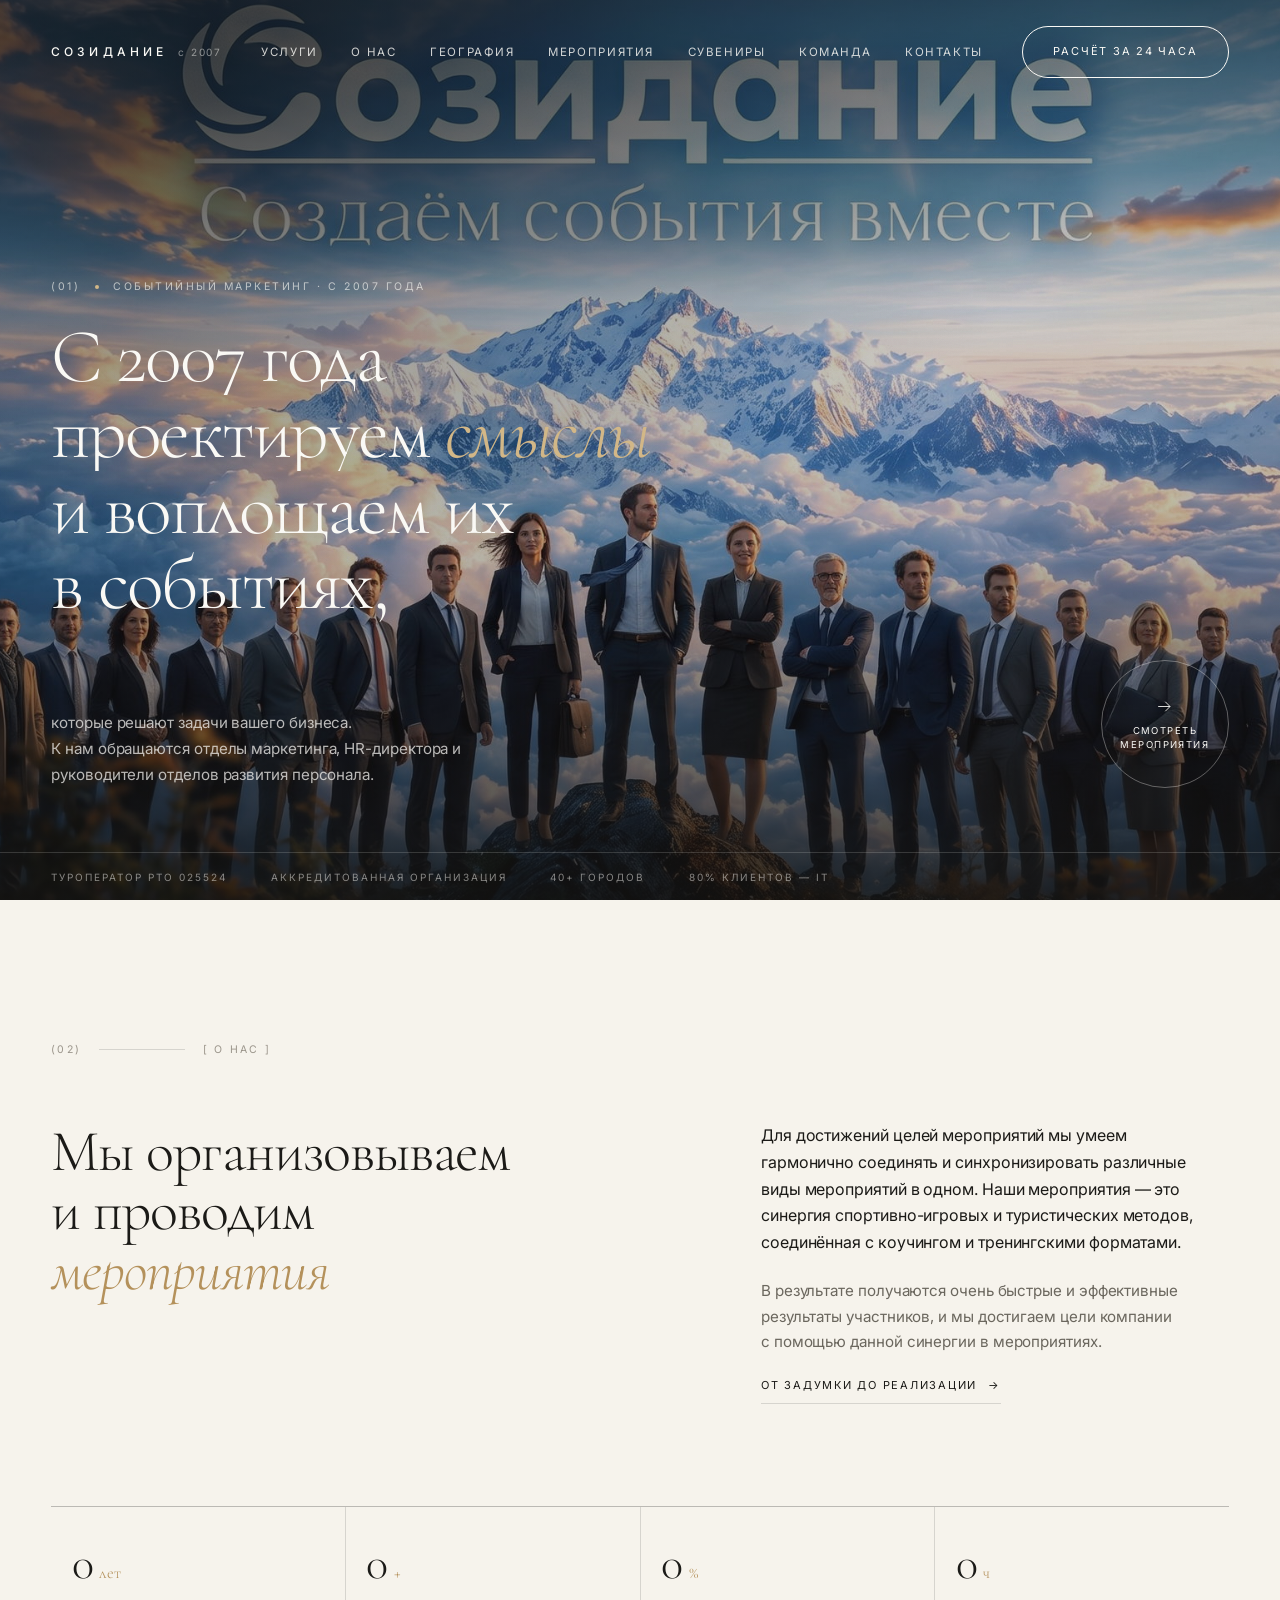
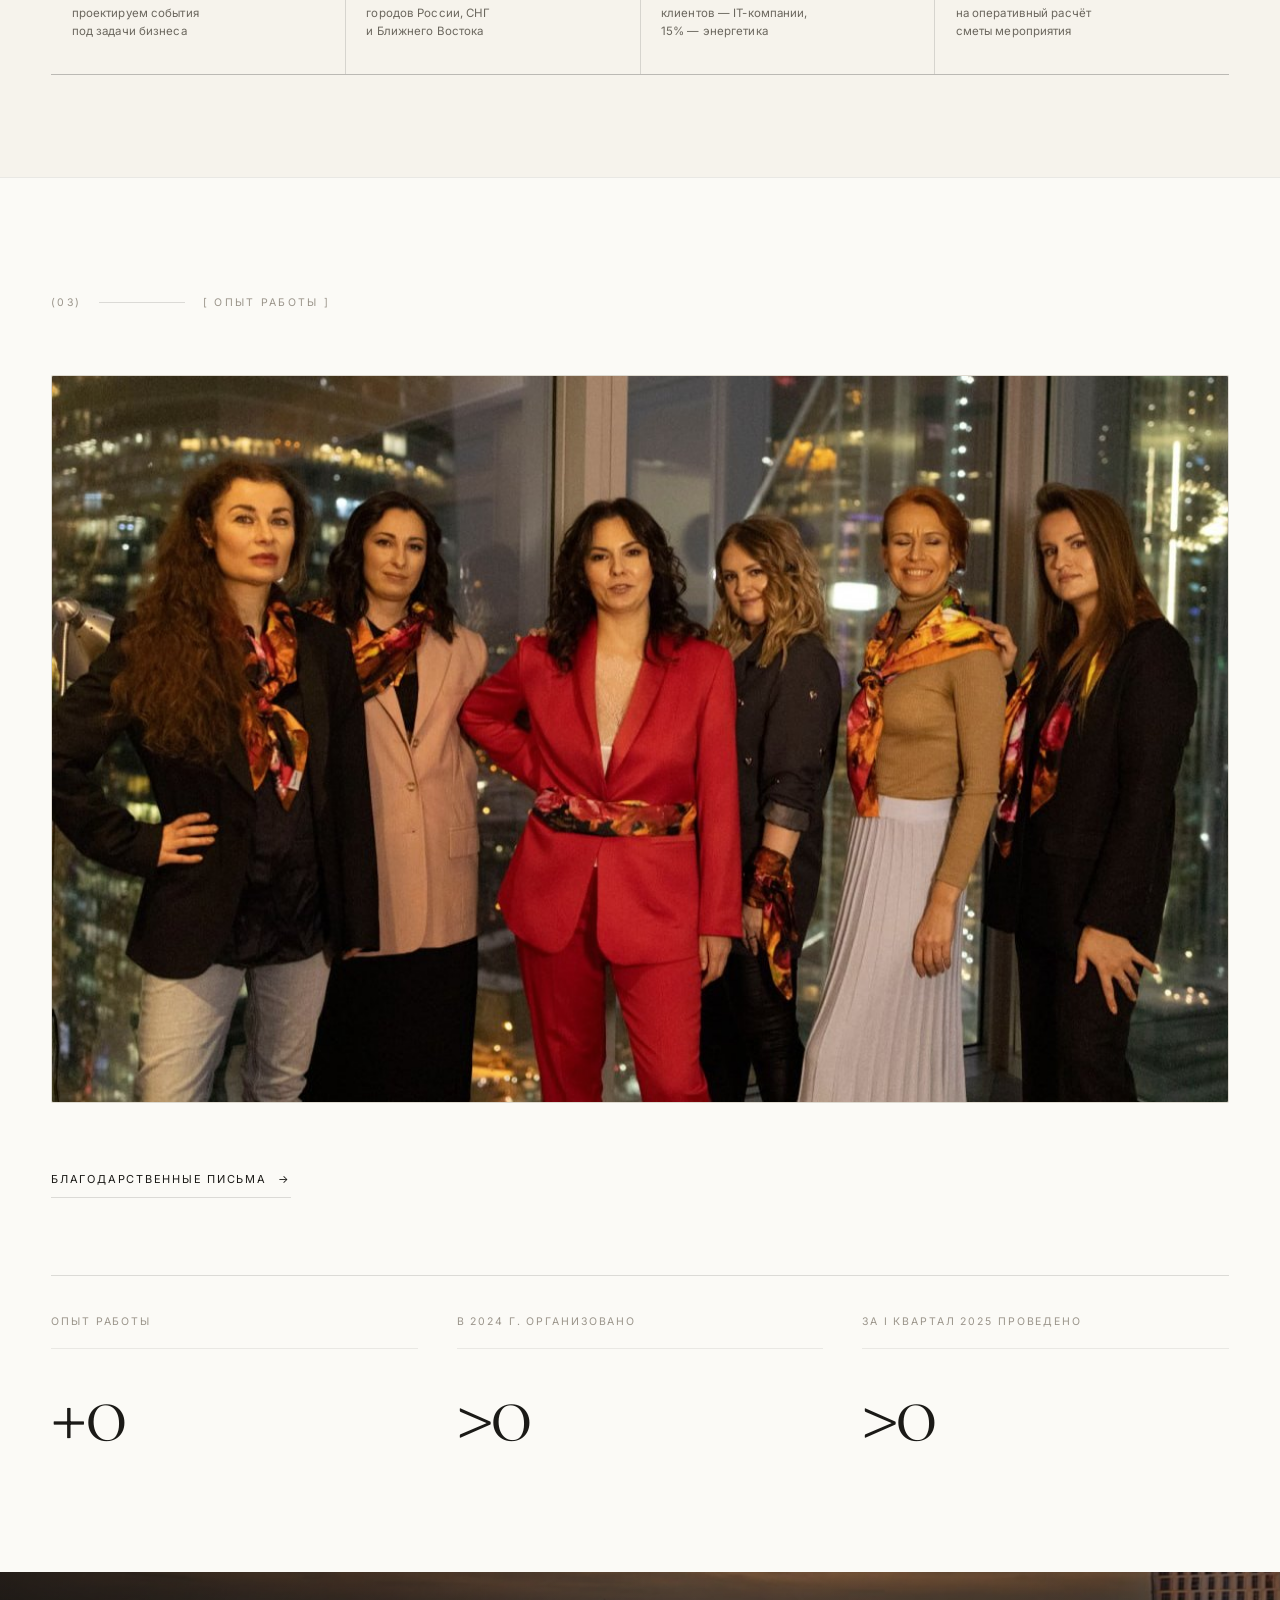
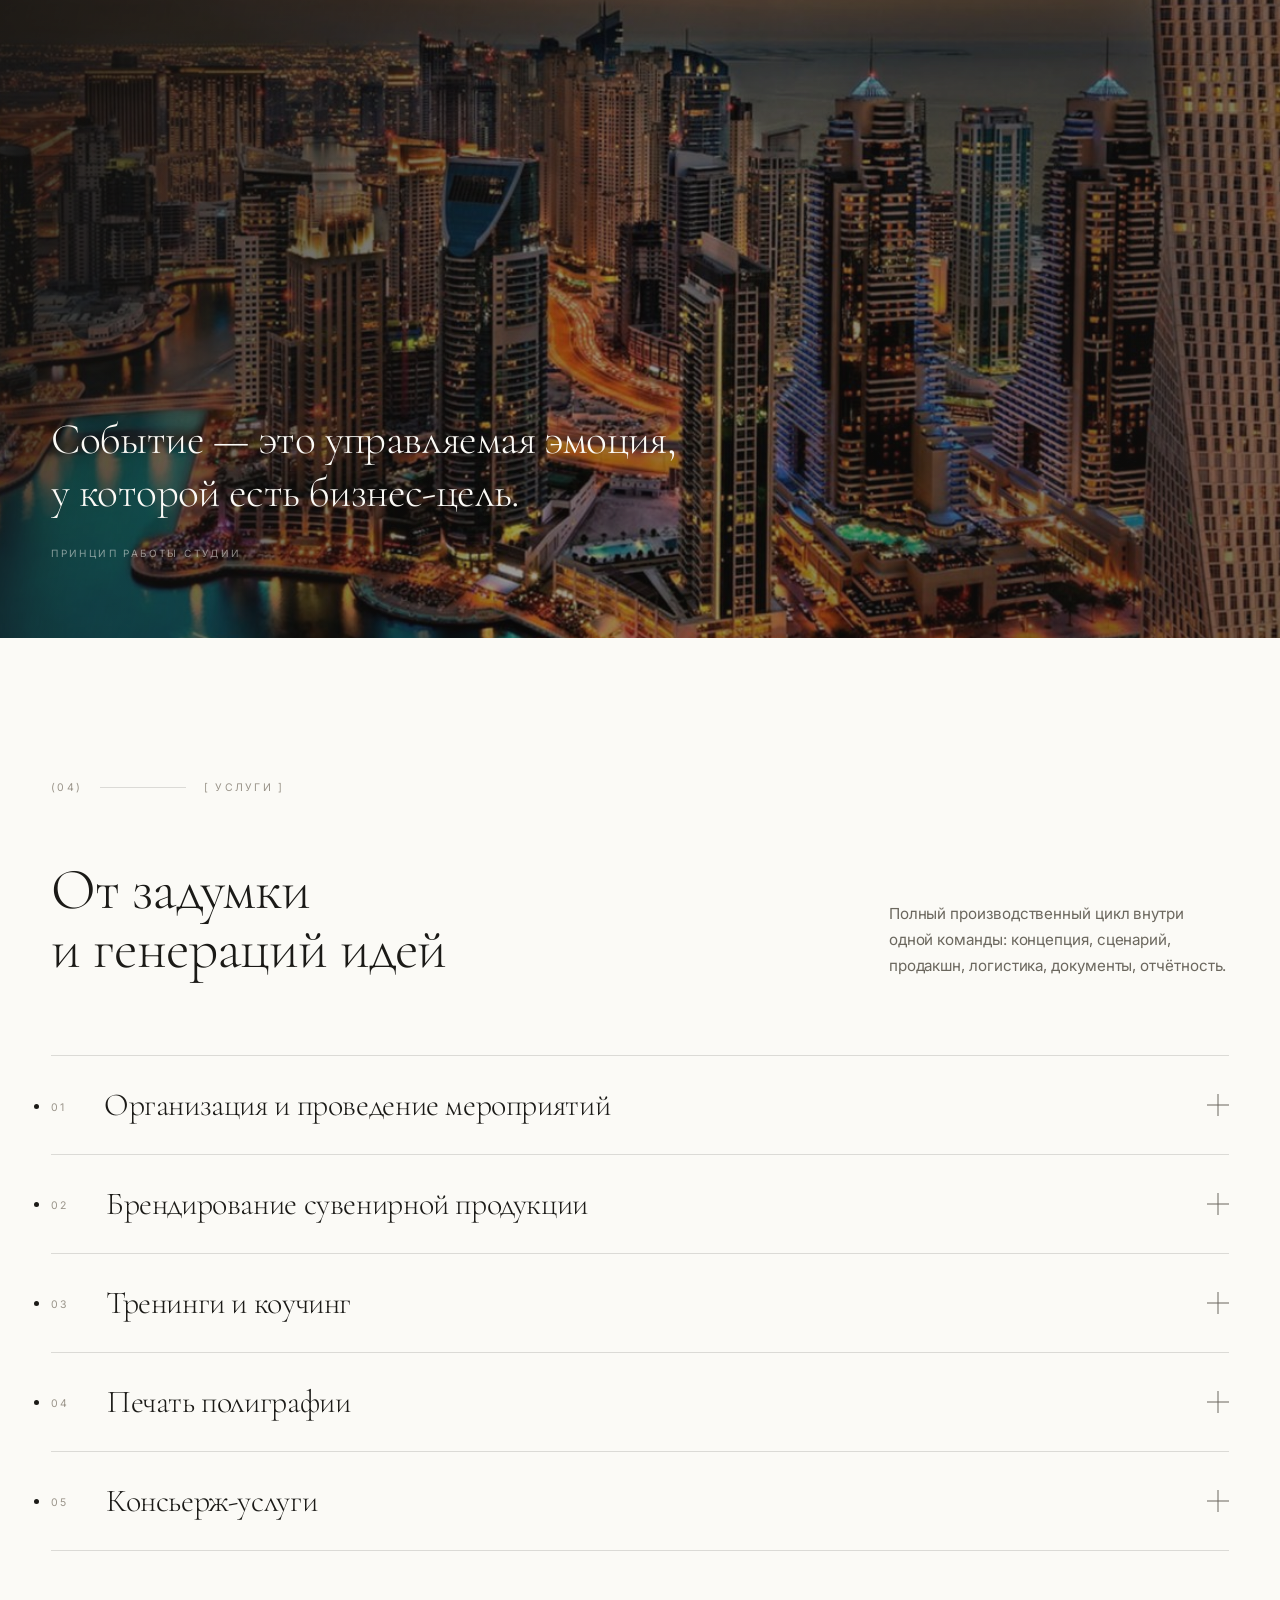
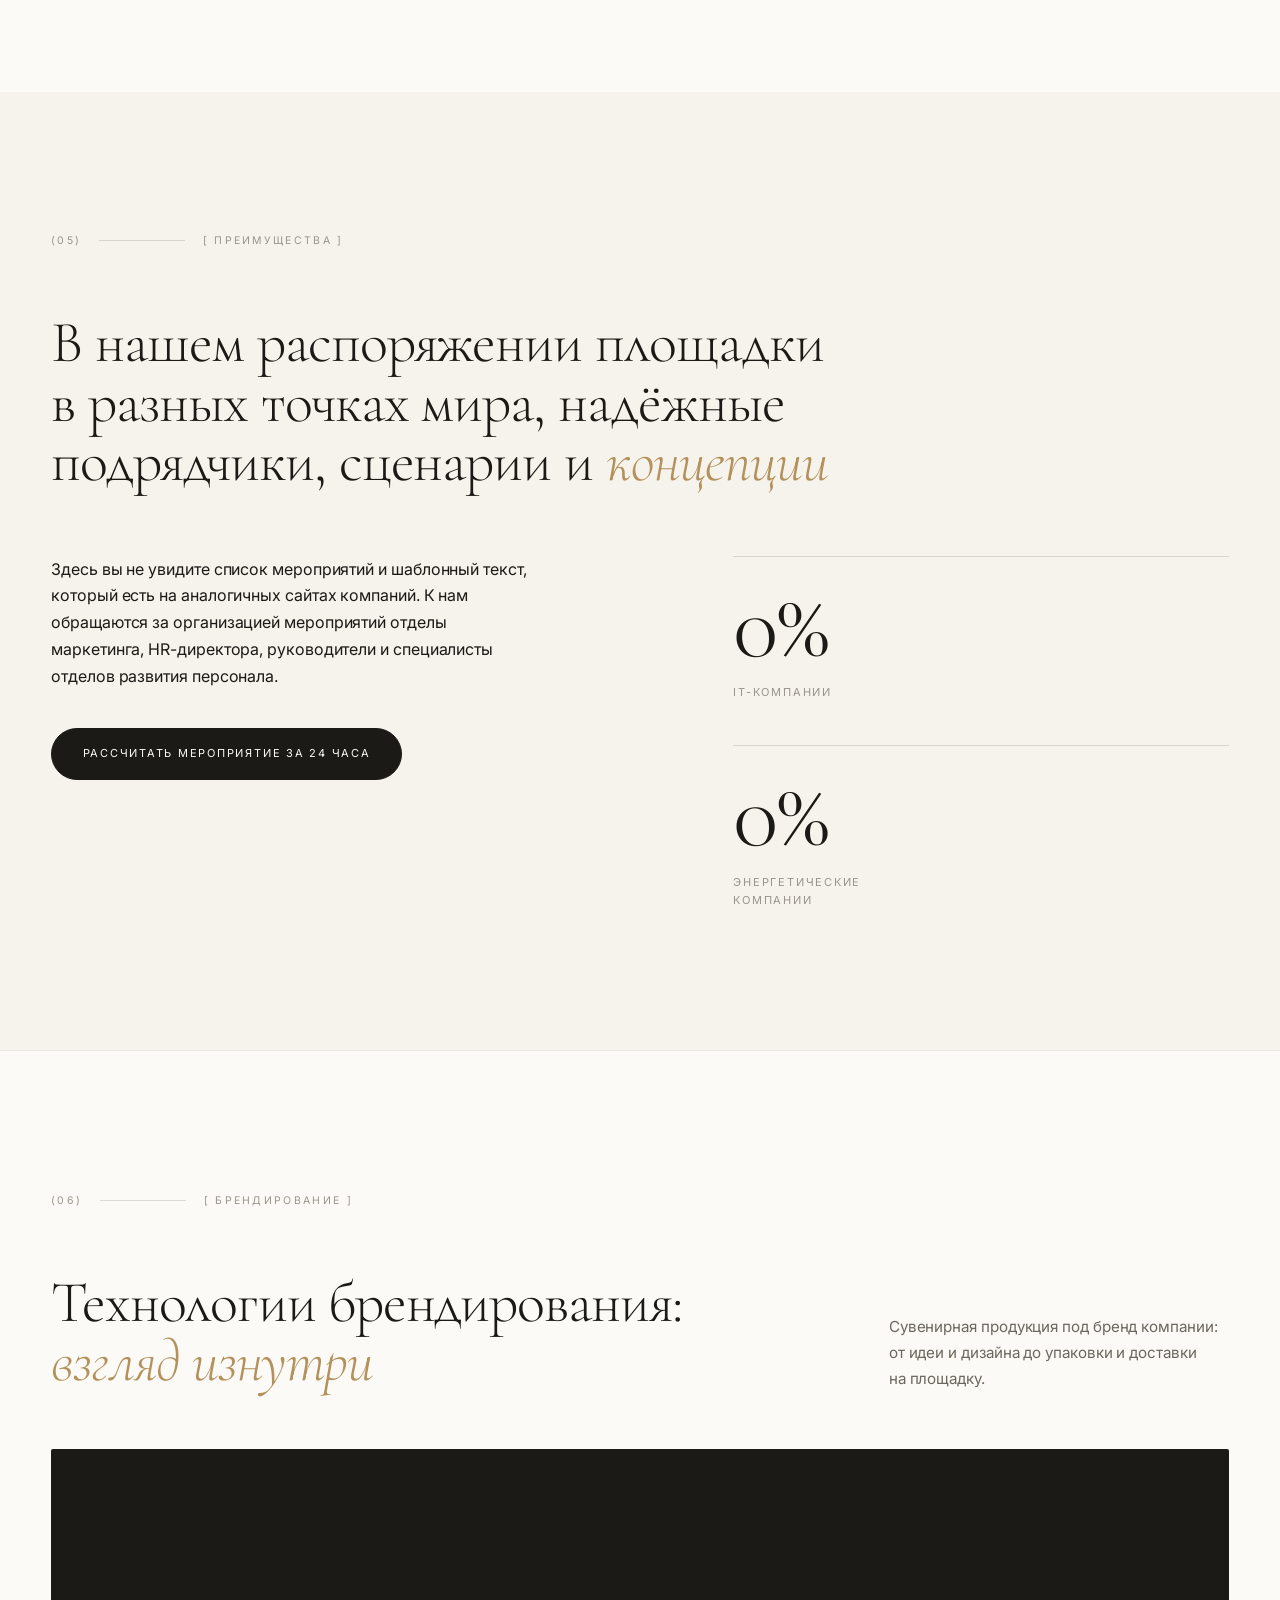
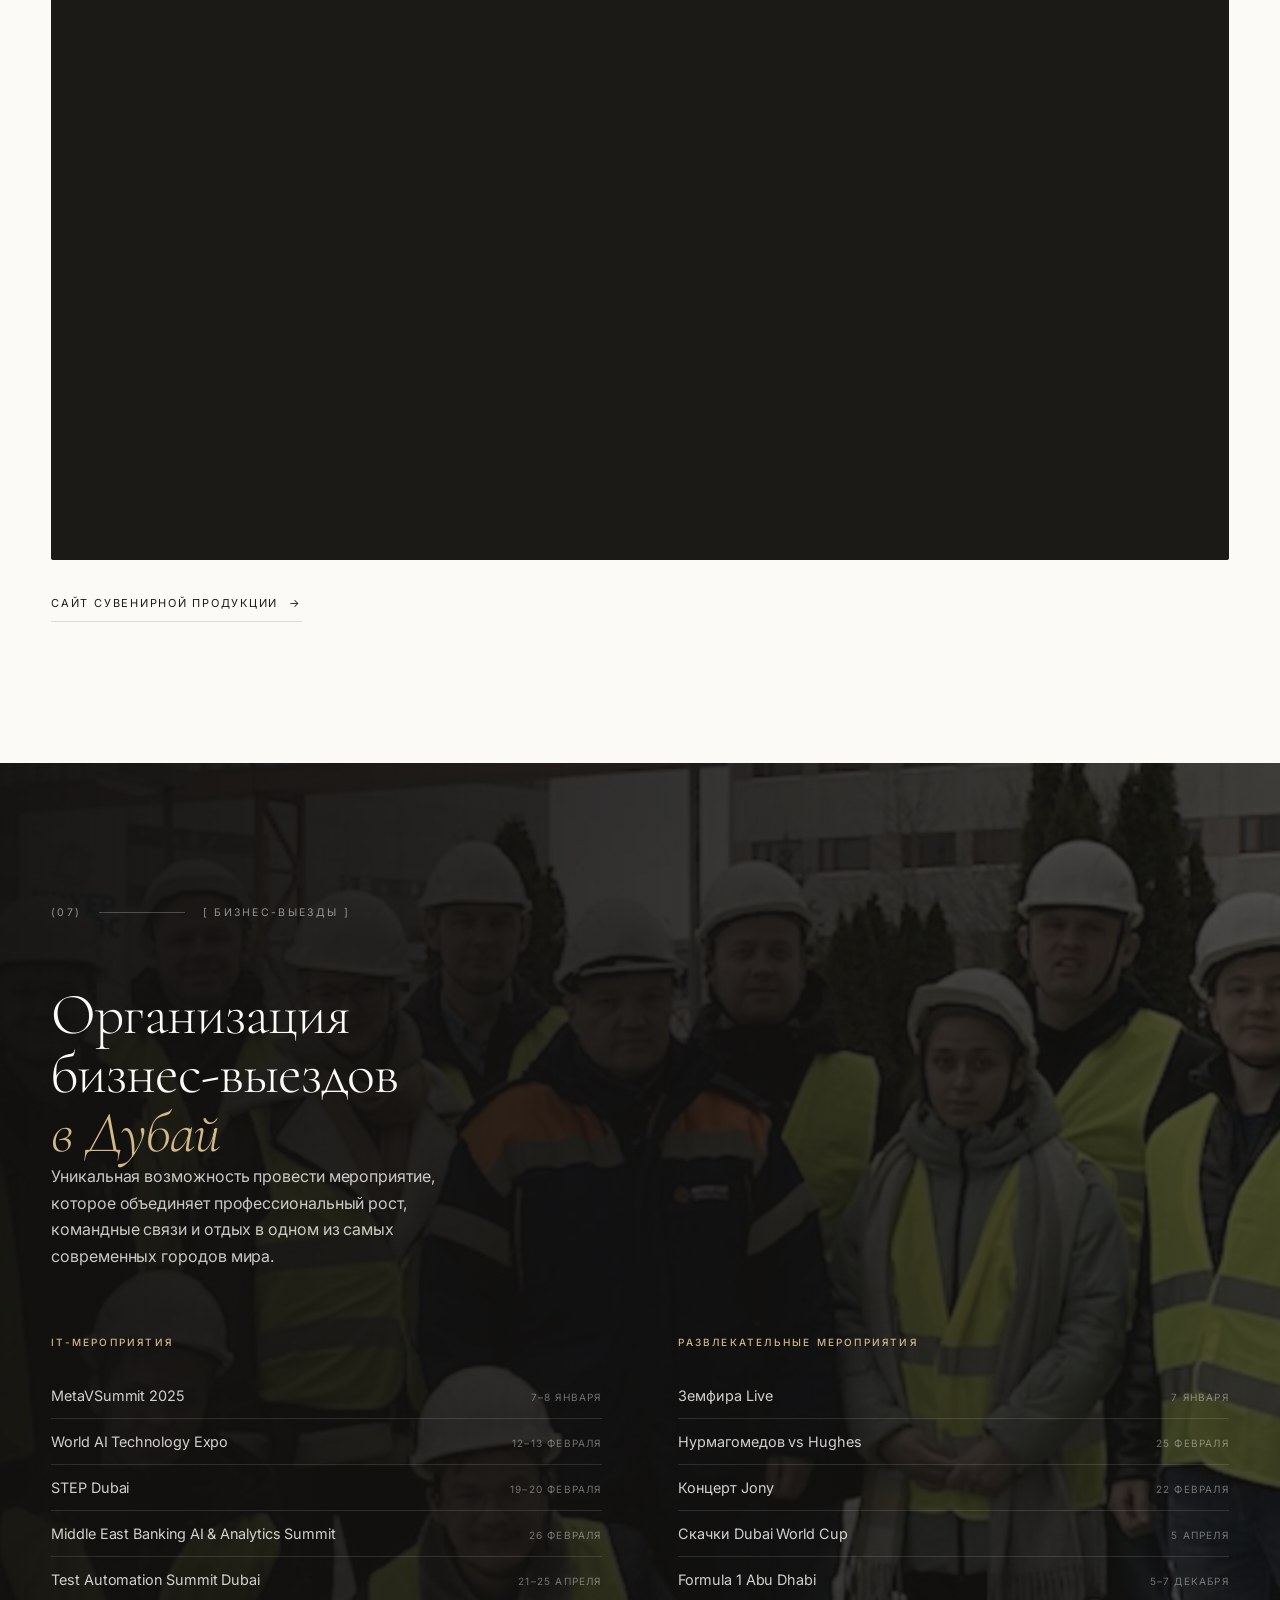
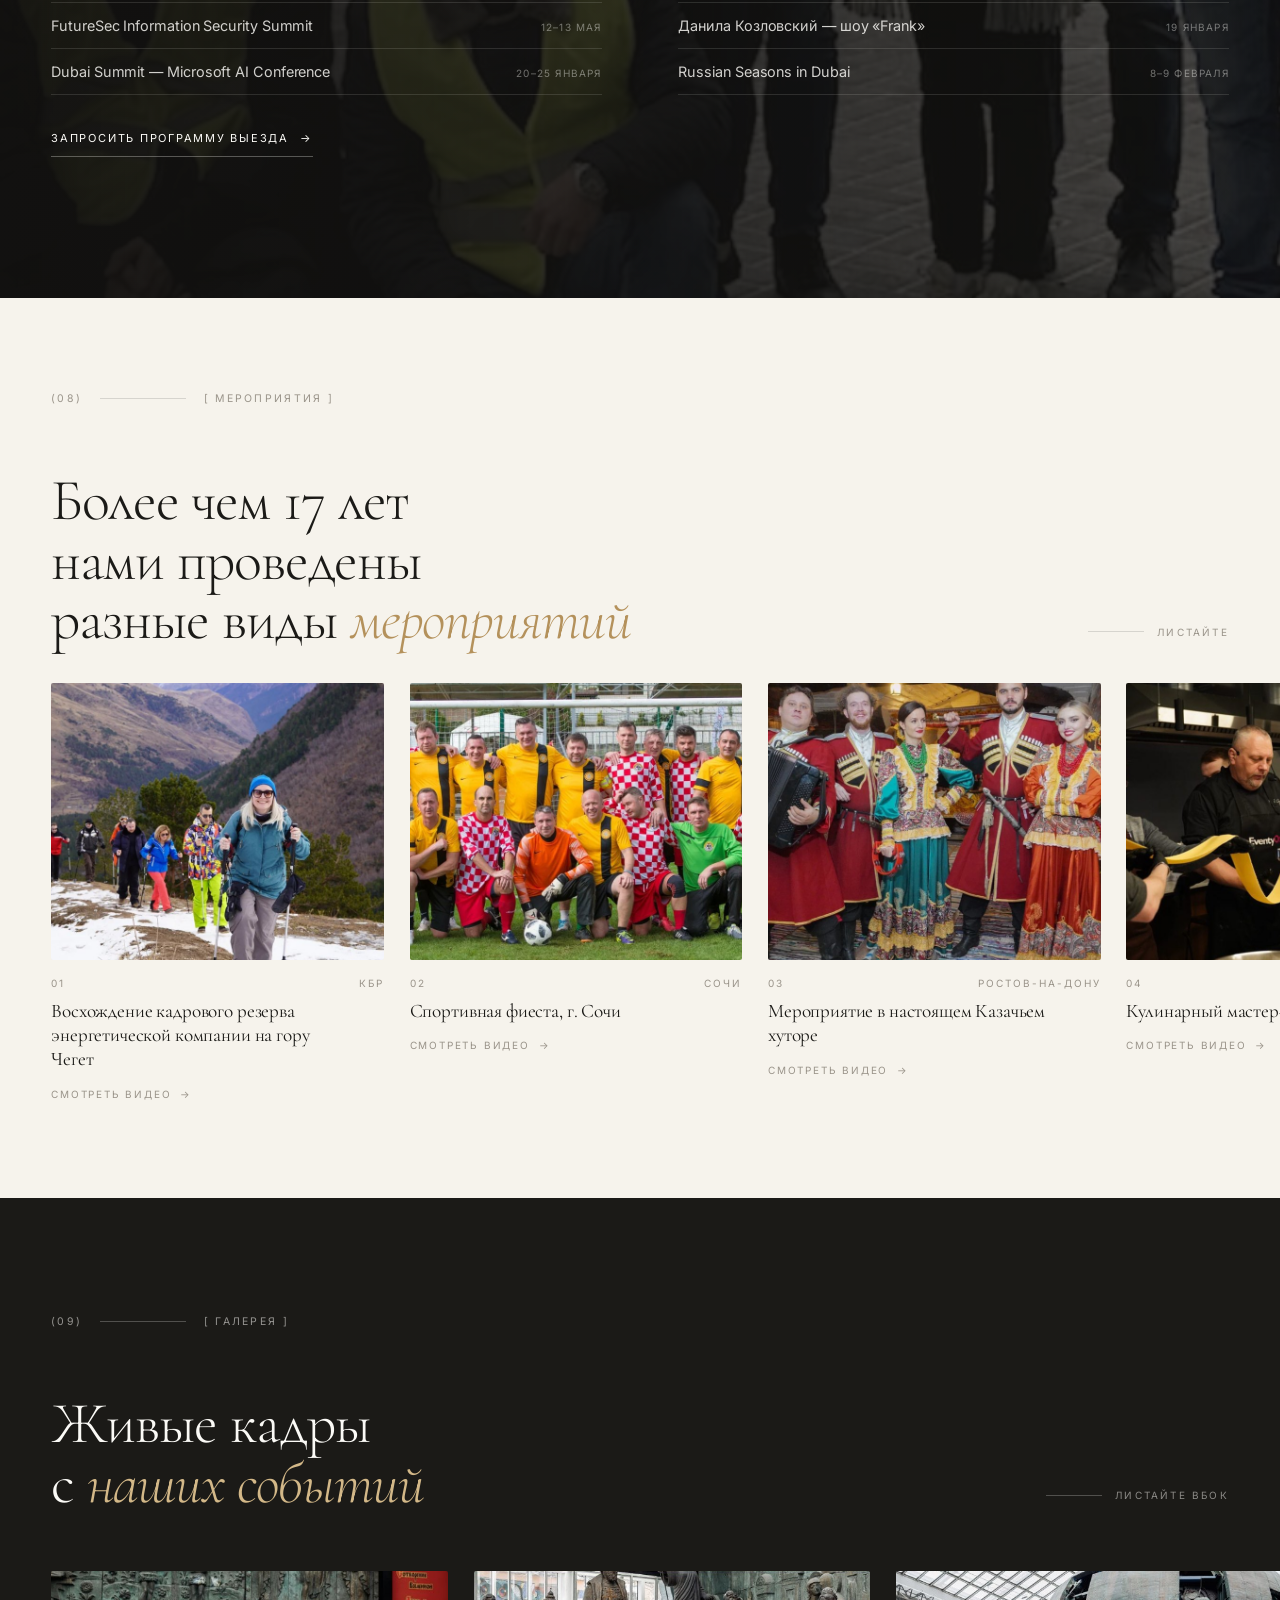
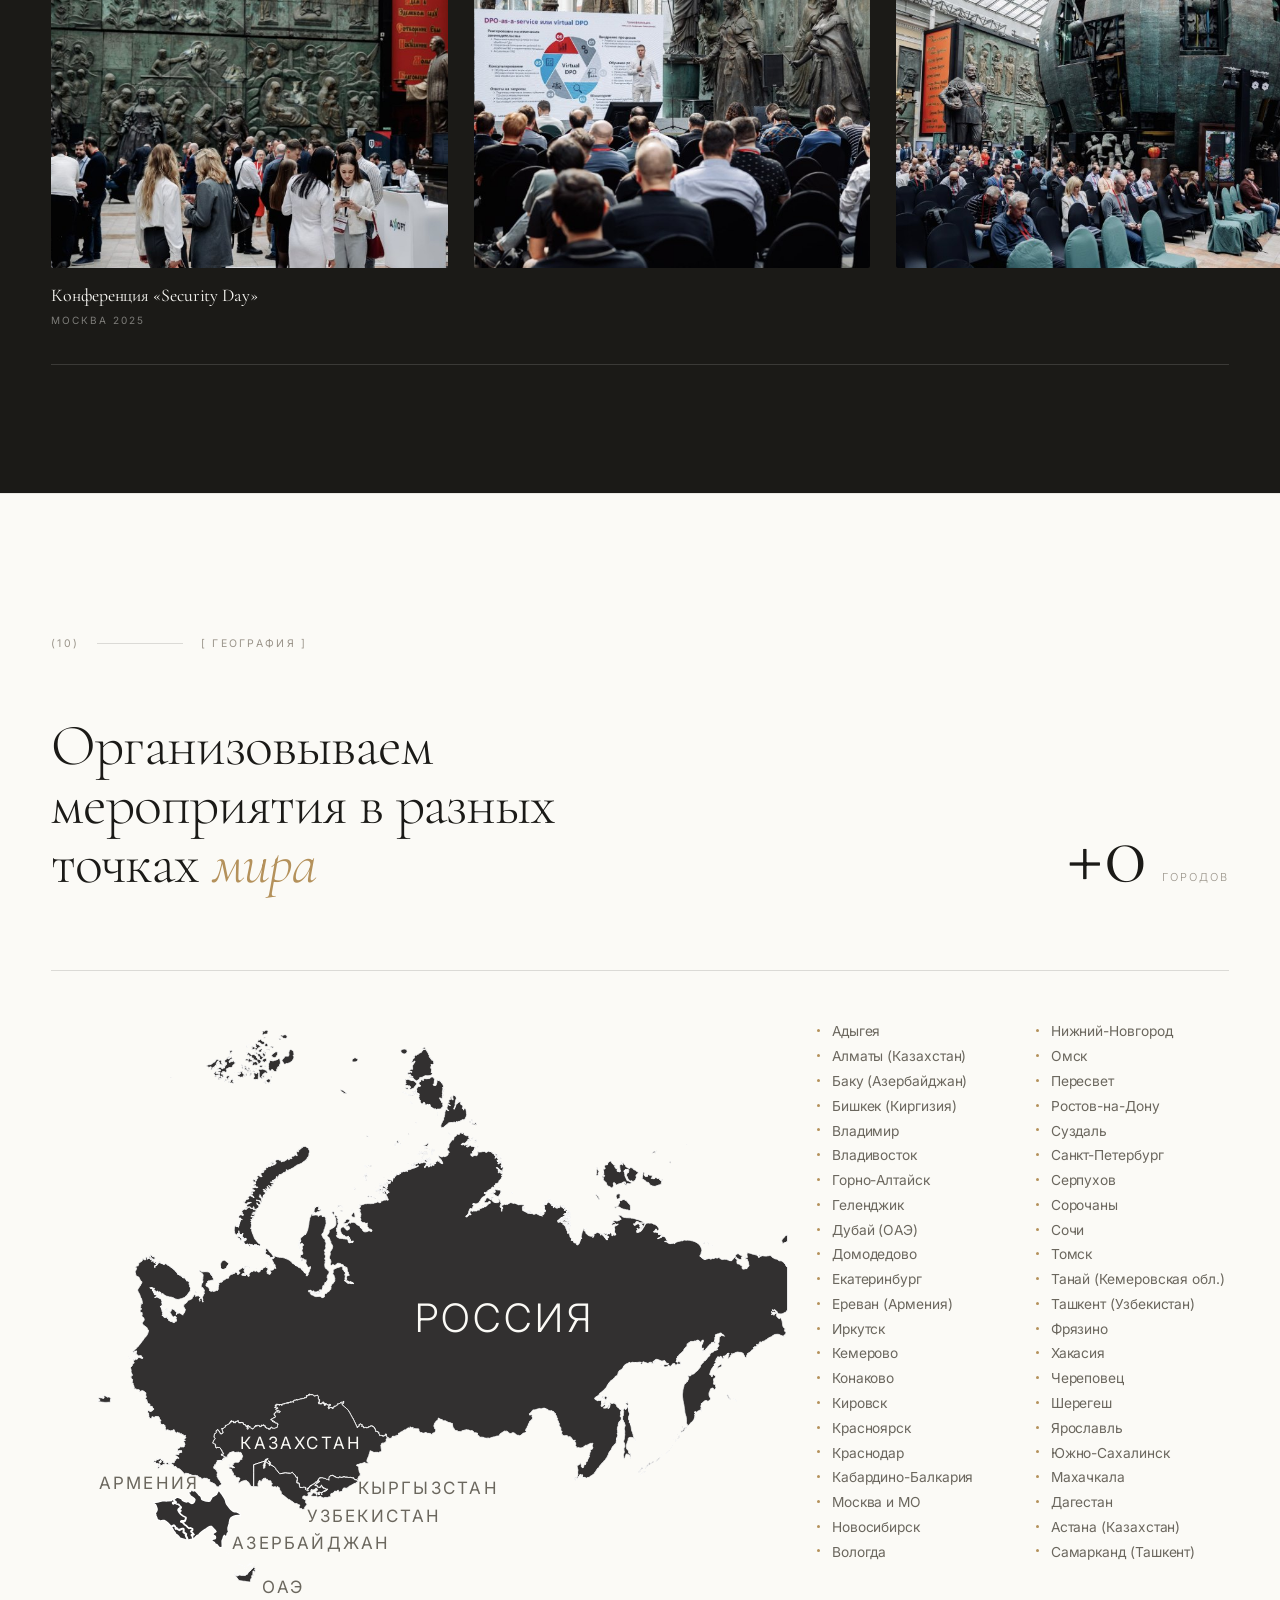
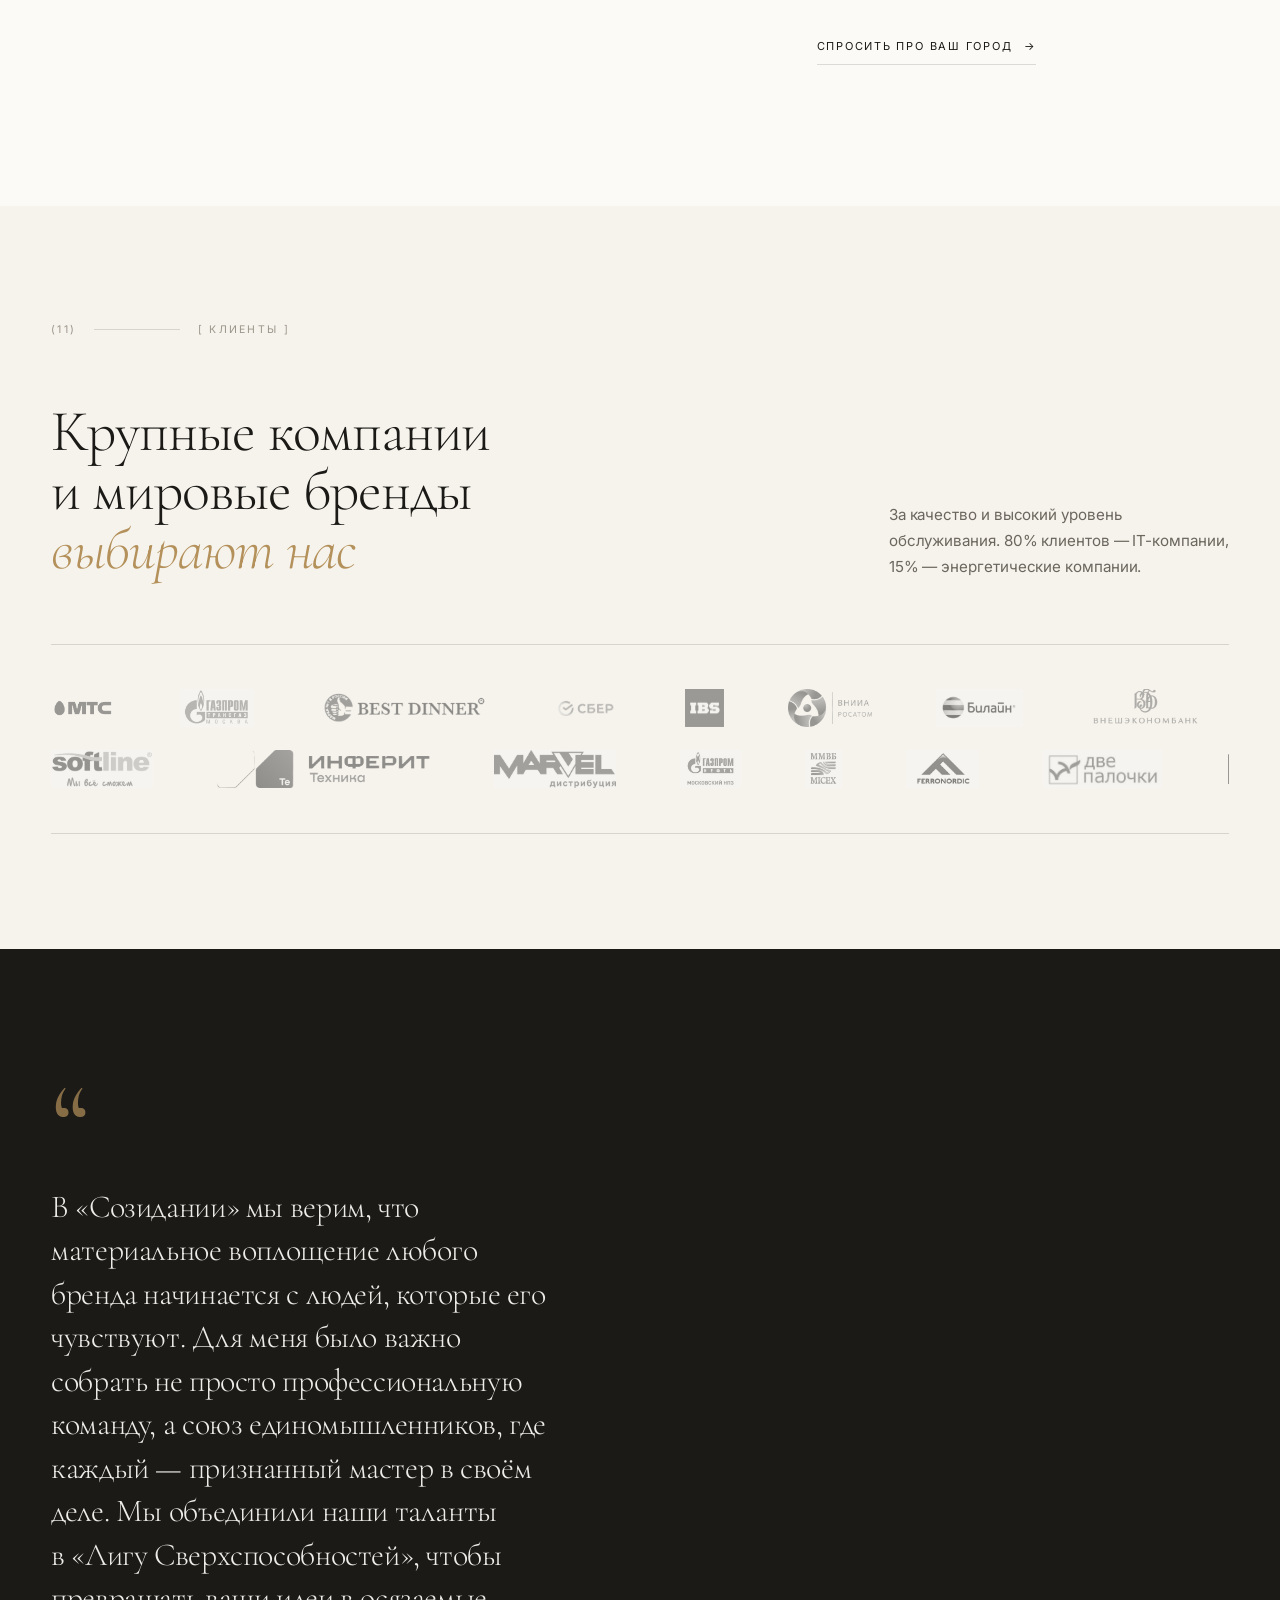
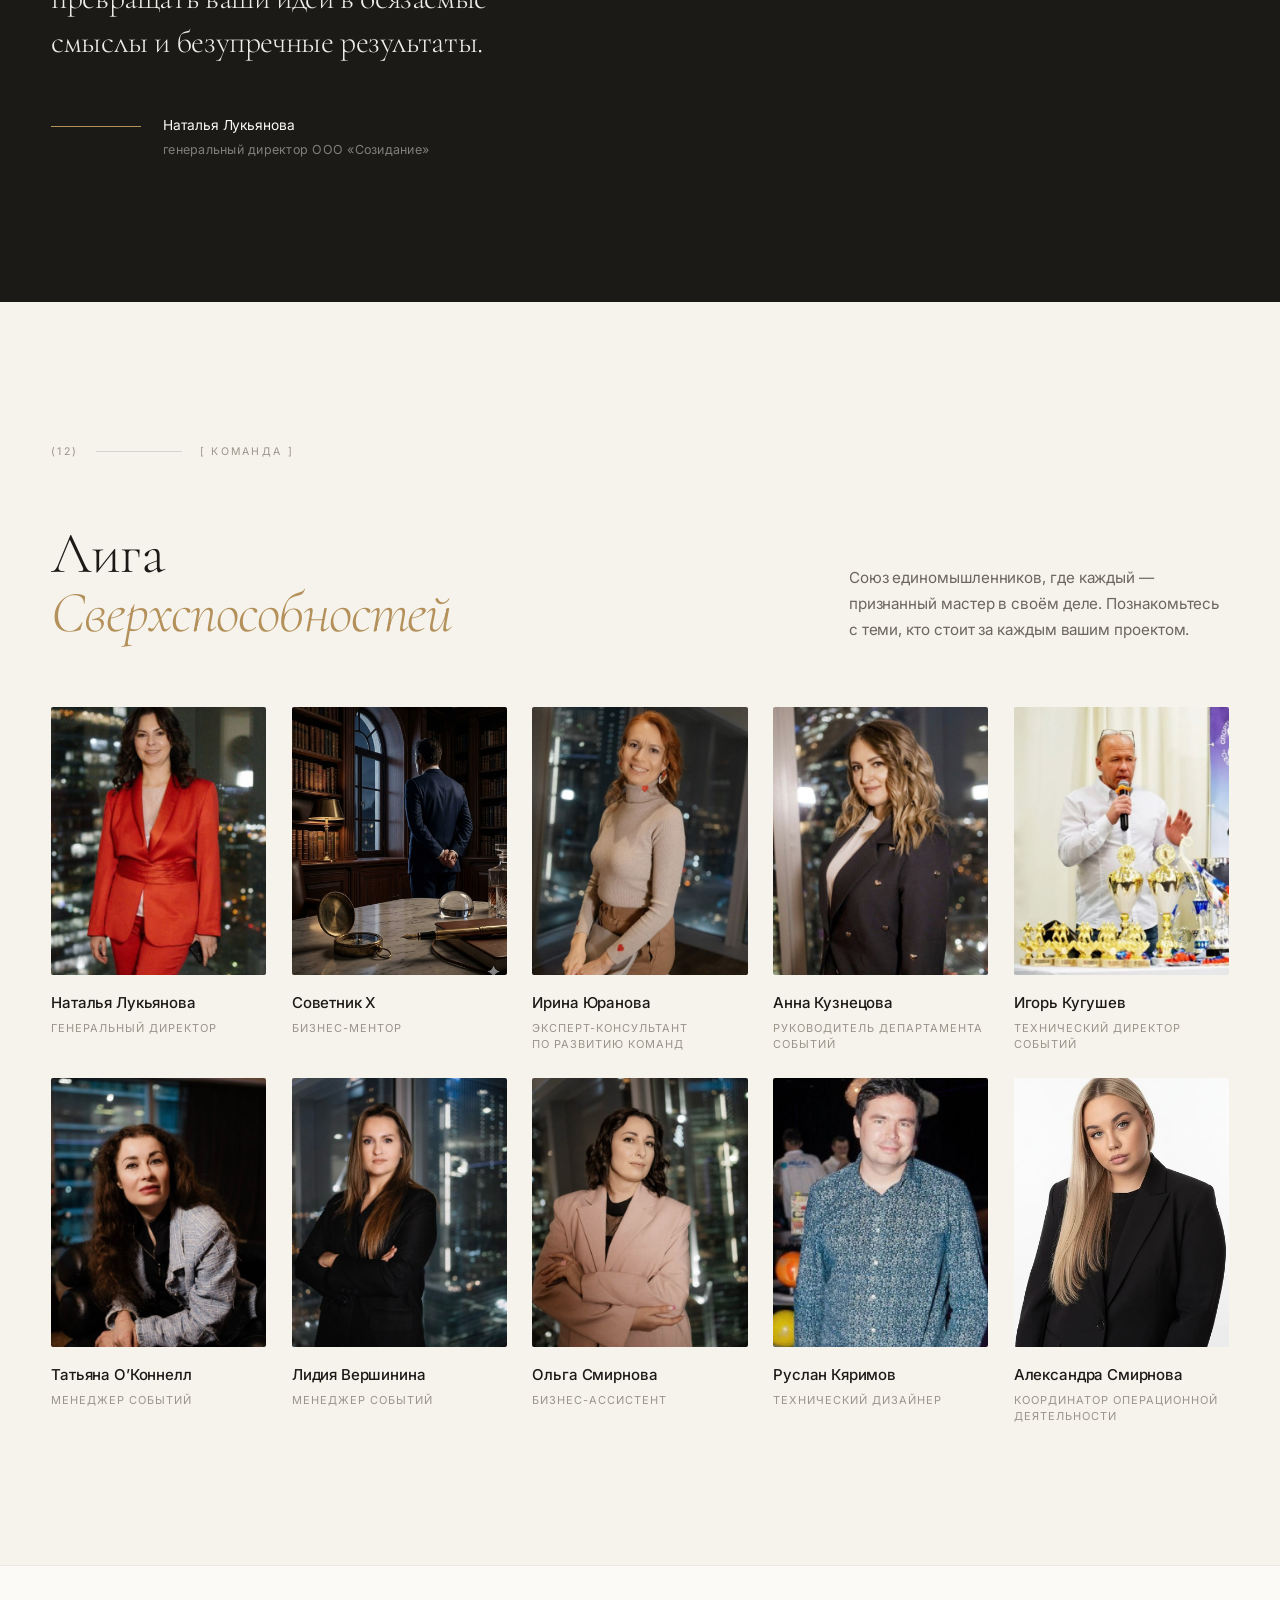
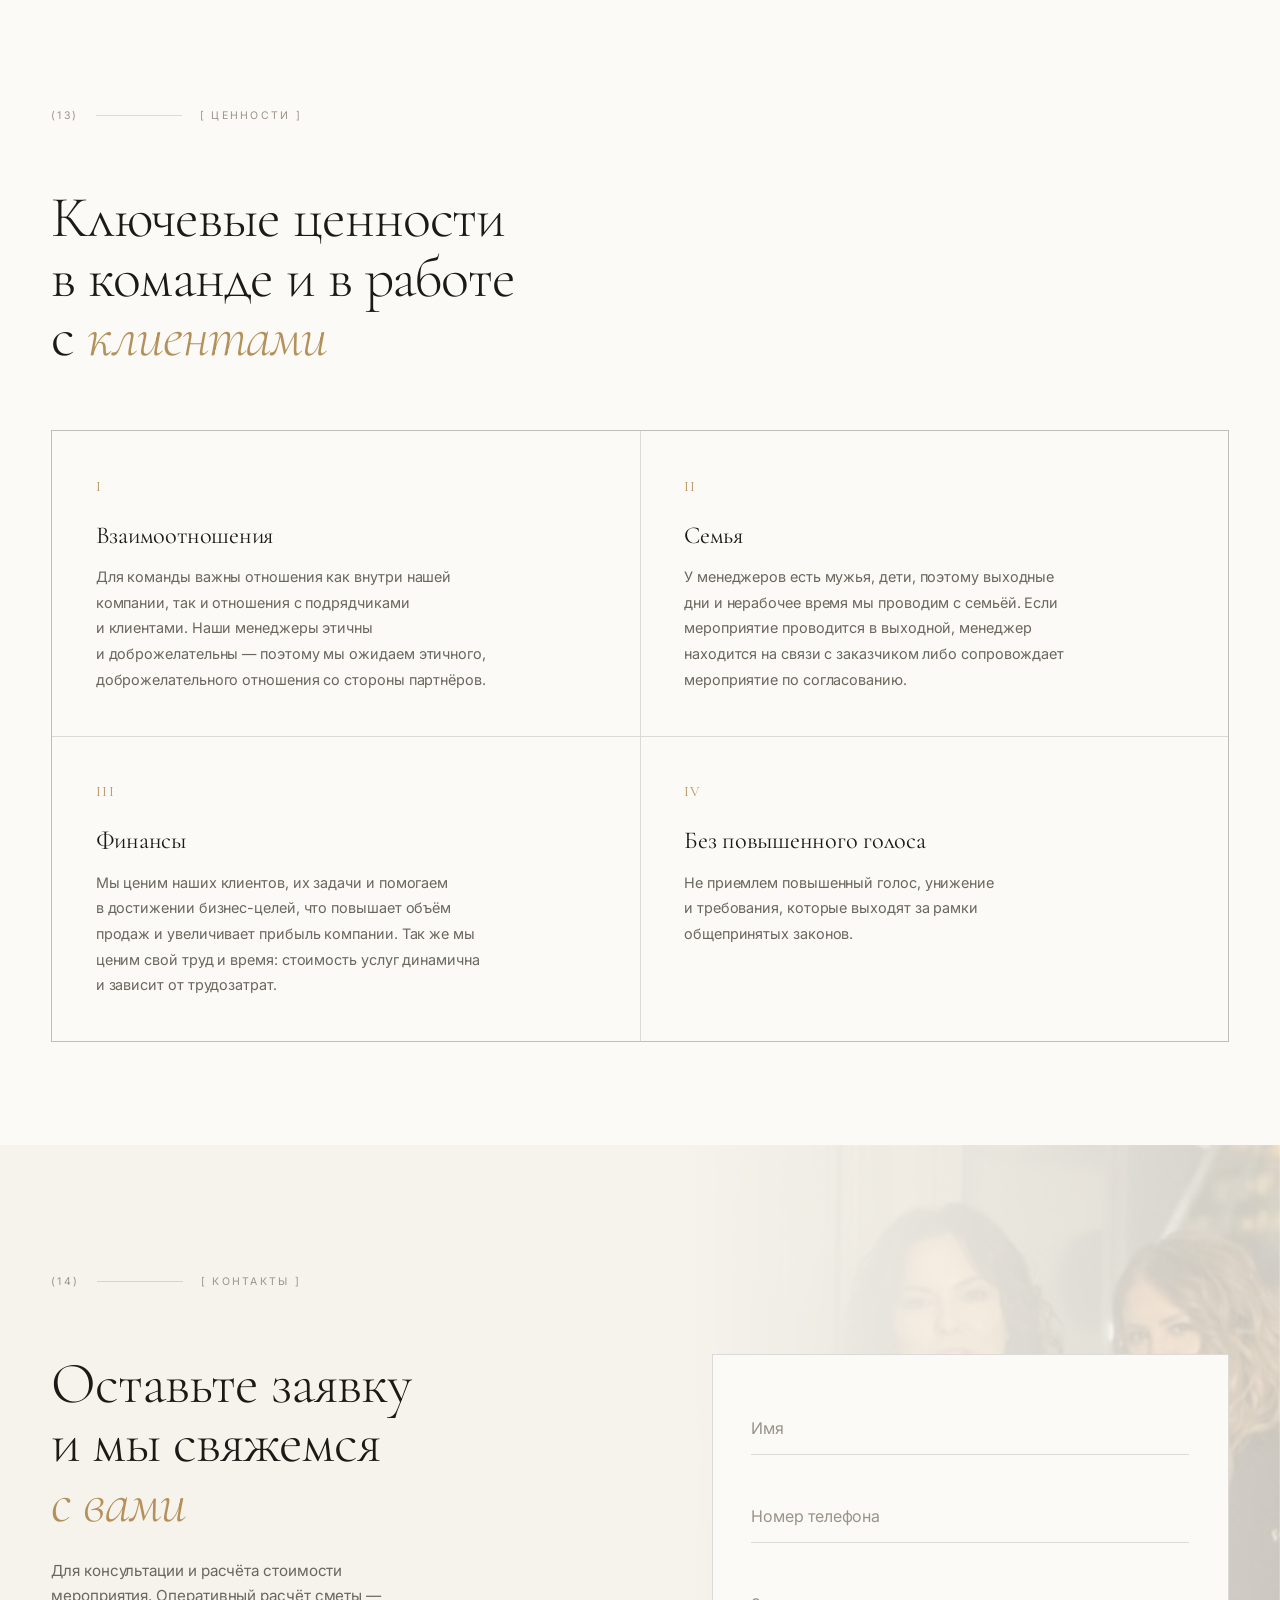
==== commit 045752c1: "Add files via upload" ====
--- a/index.html
+++ b/index.html
@@ -8,7 +8,7 @@
 <link rel="preconnect" href="https://fonts.googleapis.com">
 <link rel="preconnect" href="https://fonts.gstatic.com" crossorigin>
 <link href="https://fonts.googleapis.com/css2?family=Cormorant+Garamond:ital,wght@0,300;0,400;0,500;1,300;1,400&family=Inter:wght@300;400;500&display=swap" rel="stylesheet">
-<link rel="stylesheet" href="styles.css">
+<link rel="stylesheet" href="styles.css?v=0914">
 </head>
 <body>
 
@@ -32,6 +32,7 @@
     <a href="#about" data-link>О нас</a>
     <a href="#geo" data-link>География</a>
     <a href="#work" data-link>Мероприятия</a>
+    <a href="souvenirs.html">Сувениры</a>
     <a href="#team" data-link>Команда</a>
     <a href="#contacts" data-link>Контакты</a>
   </nav>
@@ -48,9 +49,10 @@
     <a href="#geo" data-link><span>03</span>География</a>
     <a href="#dubai" data-link><span>04</span>Бизнес-выезды</a>
     <a href="#work" data-link><span>05</span>Мероприятия</a>
-    <a href="#team" data-link><span>06</span>Команда</a>
-    <a href="#clients" data-link><span>07</span>Клиенты</a>
-    <a href="#contacts" data-link><span>08</span>Контакты</a>
+    <a href="souvenirs.html"><span>06</span>Сувениры</a>
+    <a href="#team" data-link><span>07</span>Команда</a>
+    <a href="#clients" data-link><span>08</span>Клиенты</a>
+    <a href="#contacts" data-link><span>09</span>Контакты</a>
   </div>
   <div class="mmenu__foot">
     <a href="tel:+79035233333">8 (903) 523-33-33</a>
@@ -62,23 +64,18 @@
 
   <!-- ============ HERO ============ -->
   <section class="hero" data-theme="dark">
-    <!-- sticky-блок: видео стоит на месте ровно один экран прокрутки -->
+    <!-- статичный первый экран: скраб-видео убрано (на ПК сильно лагало) -->
     <div class="hero__pin">
       <div class="hero__media">
         <div class="hero__img">
-          <!-- картинка под видео — первый кадр экрана; <picture> отдаёт нужный
-               файл по медиазапросу и не тянет лишнего (на мобильном здесь
-               вертикальный кадр, на десктопе — hero.jpg) -->
+          <!-- <picture> отдаёт нужный файл по медиазапросу: на мобильном
+               вертикальный кадр, на десктопе — hero.jpg -->
           <picture class="hero__picture">
             <source media="(max-width:900px) and (orientation:portrait)"
                     srcset="img/hero-vertical.jpg">
             <img class="hero__img-v" src="img/hero.jpg" alt=""
                  fetchpriority="high" aria-hidden="true">
           </picture>
-          <!-- без постера: его роль выполняет картинка выше; preload="none" —
-               грузить ролик начинает app.js, на мобильном он не грузится вовсе -->
-          <video class="hero__video" src="video/scrolling-hero.mp4"
-                 muted playsinline preload="none" aria-hidden="true"></video>
         </div>
         <div class="hero__veil"></div>
       </div>
@@ -496,21 +493,24 @@
     <div class="shell">
       <div class="sectlabel sectlabel--light"><span>(09)</span><span class="rule"></span><span>[ Галерея ]</span></div>
       <div class="gallery__head">
-        <h2 class="h-xl h-xl--light" data-split>Организация<br>и&nbsp;проведение<br><em>мероприятий</em></h2>
-        <div class="work__hint"><span class="rule"></span>листайте</div>
-      </div>
-    </div>
-
-    <div class="gallery__track">
+        <h2 class="h-xl h-xl--light" data-split>Живые кадры<br>с&nbsp;<em>наших событий</em></h2>
+        <div class="work__hint"><span class="rule"></span><span>листайте вбок</span></div>
+      </div>
+    </div>
+
+    <div class="gallery__track" data-lenis-prevent tabindex="0" role="region" aria-label="Галерея мероприятий">
       <figure class="shot"><div class="shot__img"><img src="img/src/__2025-05-29__113502.jpg" loading="lazy" alt="Конференция Security Day, Москва 2025"></div><figcaption><b>Конференция «Security Day»</b><span>Москва 2025</span></figcaption></figure>
-      <figure class="shot"><div class="shot__img"><img src="img/src/__2025-05-29__113511.jpg" loading="lazy" alt="Конференция Security Day, Москва 2025"></div><figcaption><b>Конференция «Security Day»</b><span>Москва 2025</span></figcaption></figure>
-      <figure class="shot"><div class="shot__img"><img src="img/src/__2025-05-29__113522.jpg" loading="lazy" alt="Конференция Security Day, Москва 2025"></div><figcaption><b>Конференция «Security Day»</b><span>Москва 2025</span></figcaption></figure>
-      <figure class="shot"><div class="shot__img"><img src="img/src/__2025-05-29__113529.jpg" loading="lazy" alt="Конференция Security Day, Москва 2025"></div><figcaption><b>Конференция «Security Day»</b><span>Москва 2025</span></figcaption></figure>
-      <figure class="shot"><div class="shot__img"><img src="img/src/__2025-05-29__113537.jpg" loading="lazy" alt="Конференция Security Day, Москва 2025"></div><figcaption><b>Конференция «Security Day»</b><span>Москва 2025</span></figcaption></figure>
-      <figure class="shot"><div class="shot__img"><img src="img/src/__2025-05-29__113546.jpg" loading="lazy" alt="Конференция Security Day, Москва 2025"></div><figcaption><b>Конференция «Security Day»</b><span>Москва 2025</span></figcaption></figure>
+      <figure class="shot shot--cont"><div class="shot__img"><img src="img/src/__2025-05-29__113511.jpg" loading="lazy" alt="Конференция Security Day, Москва 2025"></div><figcaption><b>Конференция «Security Day»</b><span>Москва 2025</span></figcaption></figure>
+      <figure class="shot shot--cont"><div class="shot__img"><img src="img/src/__2025-05-29__113522.jpg" loading="lazy" alt="Конференция Security Day, Москва 2025"></div><figcaption><b>Конференция «Security Day»</b><span>Москва 2025</span></figcaption></figure>
+      <figure class="shot shot--cont"><div class="shot__img"><img src="img/src/__2025-05-29__113529.jpg" loading="lazy" alt="Конференция Security Day, Москва 2025"></div><figcaption><b>Конференция «Security Day»</b><span>Москва 2025</span></figcaption></figure>
+      <figure class="shot shot--cont"><div class="shot__img"><img src="img/src/__2025-05-29__113537.jpg" loading="lazy" alt="Конференция Security Day, Москва 2025"></div><figcaption><b>Конференция «Security Day»</b><span>Москва 2025</span></figcaption></figure>
+      <figure class="shot shot--cont"><div class="shot__img"><img src="img/src/__2025-05-29__113546.jpg" loading="lazy" alt="Конференция Security Day, Москва 2025"></div><figcaption><b>Конференция «Security Day»</b><span>Москва 2025</span></figcaption></figure>
       <figure class="shot"><div class="shot__img"><img src="img/src/__2025-05-29__115618.jpg" loading="lazy" alt="Выездное мероприятие Financial Security Club, Кыргызстан 2025"></div><figcaption><b>Выездное мероприятие «Financial Security Club»</b><span>Кыргызстан 2025</span></figcaption></figure>
-      <figure class="shot"><div class="shot__img"><img src="img/src/__2025-05-29__115630.jpg" loading="lazy" alt="Выездное мероприятие Financial Security Club, Кыргызстан 2025"></div><figcaption><b>Выездное мероприятие «Financial Security Club»</b><span>Кыргызстан 2025</span></figcaption></figure>
-      <figure class="shot"><div class="shot__img"><img src="img/src/__2025-05-29__115638.png" loading="lazy" alt="Выездное мероприятие Financial Security Club, Кыргызстан 2025"></div><figcaption><b>Выездное мероприятие «Financial Security Club»</b><span>Кыргызстан 2025</span></figcaption></figure>
+      <figure class="shot shot--cont"><div class="shot__img"><img src="img/src/__2025-05-29__115630.jpg" loading="lazy" alt="Выездное мероприятие Financial Security Club, Кыргызстан 2025"></div><figcaption><b>Выездное мероприятие «Financial Security Club»</b><span>Кыргызстан 2025</span></figcaption></figure>
+      <figure class="shot shot--cont"><div class="shot__img"><img src="img/src/__2025-05-29__115638.png" loading="lazy" alt="Выездное мероприятие Financial Security Club, Кыргызстан 2025"></div><figcaption><b>Выездное мероприятие «Financial Security Club»</b><span>Кыргызстан 2025</span></figcaption></figure>
+    </div>
+    <div class="shell gallery__foot">
+      <div class="gallery__bar" aria-hidden="true"><i></i></div>
     </div>
   </section>
 
@@ -525,6 +525,7 @@
 
       <div class="geo__body">
         <div class="geo__map" data-anim="fade" aria-hidden="true">
+          <img class="geo__svg geo__svg--bg"    src="img/src/Group_94.svg" loading="lazy" alt="">
           <img class="geo__svg geo__svg--ru"    src="img/src/Russia.svg" loading="lazy" alt="">
           <img class="geo__svg geo__svg--kz"    src="img/src/Kazakhstan.svg" loading="lazy" alt="">
           <img class="geo__svg geo__svg--uz"    src="img/src/Uzbekistan.svg" loading="lazy" alt="">
@@ -532,7 +533,6 @@
           <img class="geo__svg geo__svg--am"    src="img/src/Intersect.svg" loading="lazy" alt="">
           <img class="geo__svg geo__svg--az"    src="img/src/Intersect2.svg" loading="lazy" alt="">
           <img class="geo__svg geo__svg--ae"    src="img/src/United_Arab_Emirates.svg" loading="lazy" alt="">
-          <img class="geo__svg geo__svg--bg"    src="img/src/Group_94.svg" loading="lazy" alt="">
 
           <span class="geo__pin geo__pin--big geo__pin--ru">россия</span>
           <span class="geo__pin geo__pin--kz">Казахстан</span>
@@ -755,6 +755,7 @@
       <a href="#about" data-link>О нас</a>
       <a href="#geo" data-link>География</a>
       <a href="#work" data-link>Мероприятия</a>
+      <a href="souvenirs.html">Сувениры</a>
     </div>
     <div>
       <h5>Студия</h5>
@@ -776,9 +777,9 @@
   </div>
 </footer>
 
-<script src="https://cdn.jsdelivr.net/npm/gsap@3.12.5/dist/gsap.min.js"></script>
-<script src="https://cdn.jsdelivr.net/npm/gsap@3.12.5/dist/ScrollTrigger.min.js"></script>
-<script src="https://cdn.jsdelivr.net/npm/@studio-freight/lenis@1.0.42/dist/lenis.min.js"></script>
-<script src="app.js"></script>
+<script src="vendor/gsap.min.js"></script>
+<script src="vendor/ScrollTrigger.min.js"></script>
+<script src="vendor/lenis.min.js"></script>
+<script src="app.js?v=0914"></script>
 </body>
 </html>
--- a/styles.css
+++ b/styles.css
@@ -237,25 +237,24 @@
    HERO
    ============================================================ */
 .hero{
-  /* --hero-h — высота кадра с текстом; +100svh — ровно один экран прокрутки под скраб видео */
+  /* --hero-h — высота кадра. Скролл-видео убрано (лягало на ПК), поэтому
+     секция ровно на один экран — «взлётной полосы» под скраб больше нет. */
   --hero-h:100svh;
-  height:calc(var(--hero-h) + 100svh);
+  height:var(--hero-h);
   position:relative;background:var(--graphite);color:var(--ivory);
   padding-bottom:0;
 }
 /* sticky не работает под overflow:hidden — клип у самого пина */
 .hero__pin{position:sticky;top:0;height:var(--hero-h);overflow:hidden;z-index:1}
 .hero__media{position:absolute;inset:0;overflow:hidden}
-.hero__img{position:absolute;inset:-12% 0;will-change:transform}
-/* два слоя ложатся друг на друга: <picture> — первый кадр, поверх него видео
-   (пока у видео нет своего кадра, оно прозрачно, и сквозь него видна картинка) */
-.hero__img img,.hero__img video{
+.hero__img{position:absolute;inset:-12% 0}
+.hero__img img{
   position:absolute;inset:0;display:block;width:100%;height:100%;
   object-fit:cover;filter:saturate(.92);
 }
 /* <picture> не создаёт контейнера — иначе height:100% у картинки отваливается */
 .hero__picture{display:contents}
-/* первый экран с текстом: прижат к низу кадра, при скролле гаснет */
+/* первый экран с текстом: прижат к низу кадра */
 .hero__frame{
   position:absolute;top:0;left:0;right:0;z-index:2;
   min-height:var(--hero-h);
@@ -400,7 +399,9 @@
 /* ============================================================
    DUBAI
    ============================================================ */
-.dubai{position:relative;overflow:hidden;background:var(--graphite);color:var(--ivory);padding:clamp(5rem,11vw,10rem) 0}
+/* isolation: своя стопка-слой — z:2 у контента не «вылезает» выше
+   закреплённой секции .work и текст не печатается поверх фото карточек */
+.dubai{position:relative;isolation:isolate;overflow:hidden;background:var(--graphite);color:var(--ivory);padding:clamp(5rem,11vw,10rem) 0}
 .dubai__media{position:absolute;inset:0}
 .dubai__img{position:absolute;inset:-12% 0;will-change:transform}
 .dubai__img img{width:100%;height:100%;object-fit:cover;opacity:.5}
@@ -424,7 +425,9 @@
    WORK — horizontal
    ============================================================ */
 .work{background:var(--alabaster);overflow:hidden}
-.work__pin{min-height:100svh;display:flex;flex-direction:column;justify-content:center;padding:clamp(2.2rem,3.8vw,3.4rem) 0}
+/* фон секции на самом закреплённом блоке: пока пин активен, под ним
+   ничего тёмного не просвечивает */
+.work__pin{min-height:100svh;background:var(--alabaster);display:flex;flex-direction:column;justify-content:center;padding:clamp(2.2rem,3.8vw,3.4rem) 0}
 .work__head{margin-bottom:clamp(1.4rem,2.6vw,2.2rem)}
 .work__title{display:flex;align-items:flex-end;justify-content:space-between;gap:2rem;flex-wrap:wrap}
 .work__hint{
@@ -686,8 +689,24 @@
 .gallery .work__hint .rule{background:rgba(251,250,246,.24)}
 .gallery__track{
   display:flex;gap:clamp(1rem,2vw,2rem);
-  padding:0 var(--pad);overflow-x:auto;scroll-snap-type:x mandatory;
+  padding:0 var(--pad);overflow-x:auto;scroll-snap-type:x proximity;
+  scroll-padding-left:var(--pad);
   -webkit-overflow-scrolling:touch;scrollbar-width:none;
+  cursor:grab;outline:none;
+}
+@media (min-width:901px){
+  /* на ПК крутим колесом/мышью — точки привязки только мешают */
+  .gallery__track{scroll-snap-type:none}
+}
+.gallery__track.is-drag{cursor:grabbing;scroll-snap-type:none}
+.gallery__track img{-webkit-user-drag:none;user-select:none}
+.gallery__track:focus-visible{outline:1px solid rgba(211,184,136,.6);outline-offset:-4px}
+.gallery__foot{margin-top:clamp(1.4rem,2.8vw,2.2rem)}
+.gallery__bar{position:relative;height:1px;background:rgba(251,250,246,.14);overflow:hidden}
+.gallery__bar i{
+  position:absolute;inset:0;display:block;
+  background:linear-gradient(90deg,var(--champagne-soft),var(--champagne));
+  transform:scaleX(0);transform-origin:left;transition:transform .18s linear;
 }
 .gallery__track::-webkit-scrollbar{display:none}
 .shot{flex:none;width:clamp(258px,31vw,440px);scroll-snap-align:start}
@@ -697,6 +716,7 @@
 .shot figcaption{padding-top:1rem;display:flex;flex-direction:column;gap:.3rem}
 .shot figcaption b{font-weight:400;font-family:var(--serif);font-size:1.12rem;line-height:1.3;letter-spacing:-.005em;color:var(--ivory)}
 .shot figcaption span{font-size:10px;letter-spacing:.2em;text-transform:uppercase;color:rgba(251,250,246,.44)}
+.shot--cont figcaption{visibility:hidden}
 
 /* ============================================================
    GEO — карта
@@ -706,7 +726,8 @@
   align-items:start;border-top:1px solid var(--line);
   padding-top:clamp(2rem,4vw,3rem);
 }
-.geo__map{position:relative;width:118%;margin-left:-18%;aspect-ratio:868/579;container-type:inline-size}
+/* perspective — для ховера: страна «выходит вперёд» по оси Z */
+.geo__map{position:relative;width:118%;margin-left:-18%;aspect-ratio:868/579;container-type:inline-size;perspective:760px}
 .geo__svg{position:absolute;max-width:none;pointer-events:none}
 .geo__svg--bg{left:0;top:1.73%;width:100%;height:95.34%}
 .geo__svg--ru{left:24.08%;top:19.17%;width:75.92%;height:61.83%}
@@ -716,10 +737,35 @@
 .geo__svg--am{left:27.07%;top:82.56%;width:4.72%;height:7.25%}
 .geo__svg--az{left:28.92%;top:80.83%;width:8.41%;height:10.54%}
 .geo__svg--ae{left:36.29%;top:94.13%;width:2.53%;height:2.94%}
+/* Ховер по стране: наложение проявляется (opacity), выходит вперёд
+   по оси Z (perspective на .geo__map) и перекрашивается в шампань.
+   Подложка --bg в DOM идёт ПЕРВОЙ — внизу стопки. В базе наложения
+   прозрачны: карта целиком рисуется подложкой (чёрная, с границами),
+   а курсор внутри bbox страны попадает в её наложение по порядку DOM —
+   соседние страны работают, даже когда активен ховер другой (раньше
+   z-index у наведённой страны перехватывал попадания в нижние).
+   Фильтр нормализует ЛЮБУЮ исходную заливку → шампань #B4915B.
+   Подложка неинтерактивна (pointer-events:none). */
+.geo__svg--ru,.geo__svg--kz,.geo__svg--uz,.geo__svg--kg,
+.geo__svg--am,.geo__svg--az,.geo__svg--ae{
+  pointer-events:auto;cursor:pointer;opacity:0;
+  /* структура функций та же, что у ховера, — переход к золоту плавный */
+  filter:brightness(0) invert(0) sepia(0) saturate(1) brightness(1) drop-shadow(0 16px 20px rgba(27,26,23,0));
+  transition:opacity .45s var(--ease),transform .55s var(--ease),filter .55s var(--ease);
+}
+.geo__svg--ru:hover,.geo__svg--kz:hover,.geo__svg--uz:hover,.geo__svg--kg:hover,
+.geo__svg--am:hover,.geo__svg--az:hover,.geo__svg--ae:hover{
+  opacity:1;
+  transform:translateZ(38px);
+  filter:brightness(0) invert(.62) sepia(1) saturate(1.8) brightness(.78)
+         drop-shadow(0 16px 20px rgba(27,26,23,.32));
+}
 .geo__pin{
   position:absolute;white-space:nowrap;line-height:1.2;
   font-size:clamp(9px,1.95cqw,19px);letter-spacing:.13em;
   text-transform:uppercase;color:var(--stone);
+  pointer-events:none; /* подпись не перехватывает ховер страны под ней */
+  z-index:6; /* и сама остаётся читаемой над страной, приподнявшейся на ховере */
 }
 .geo__pin--big{
   font-size:clamp(17px,4.5cqw,44px);letter-spacing:.08em;
@@ -838,6 +884,81 @@
   transform:translateX(-50%);
   font-size:10px;letter-spacing:.3em;text-transform:uppercase;
   color:rgba(251,250,246,.55);
+}
+
+/* ============================================================
+   SOUVENIRS PAGE — сувенирная продукция
+   ============================================================ */
+.souvenirs{
+  background:var(--ivory);
+  padding:clamp(3.4rem,7vw,6rem) 0 clamp(4rem,9vw,7.5rem);
+}
+.souv{
+  display:grid;grid-template-columns:1.02fr .98fr;
+  gap:clamp(1.6rem,4.5vw,4.8rem);align-items:center;
+  padding:clamp(2.2rem,4.5vw,4.2rem) 0;
+  border-top:1px solid var(--line-soft);
+}
+.souv:first-child{border-top:0;padding-top:0}
+.souv--rev .souv__media{order:2}
+.souv__media{
+  display:grid;grid-template-columns:1.9fr 1fr;grid-template-rows:1fr 1fr;
+  gap:clamp(.45rem,1vw,.8rem);aspect-ratio:1.15/1;
+}
+.souv__shot{
+  position:relative;overflow:hidden;border-radius:2px;
+  background:var(--paper);margin:0;
+}
+.souv__shot--main{grid-row:1/3}
+.souv__shot img{
+  width:100%;height:100%;object-fit:cover;
+  transition:transform 1.4s var(--ease);
+}
+.souv:hover .souv__shot--main img{transform:scale(1.045)}
+.souv__body{max-width:56ch}
+.souv__num{
+  display:flex;align-items:center;gap:.9rem;
+  font-size:10px;letter-spacing:.26em;text-transform:uppercase;color:var(--stone-2);
+}
+.souv__num::after{content:"";height:1px;width:clamp(28px,6vw,80px);background:var(--line)}
+.souv__name{
+  font-family:var(--serif);font-weight:300;
+  font-size:clamp(1.85rem,3.1vw,2.95rem);line-height:1.03;
+  letter-spacing:-.015em;margin:.75rem 0 1.05rem;
+}
+.souv__name em{font-style:italic;color:var(--champagne)}
+.souv__desc{color:var(--stone);font-size:.98rem;line-height:1.72;max-width:46ch}
+.souv__specs{list-style:none;display:flex;flex-wrap:wrap;gap:.5rem;margin-top:1.5rem}
+.souv__specs li{
+  font-size:10px;letter-spacing:.14em;text-transform:uppercase;
+  color:var(--stone);padding:.5rem .85rem;
+  border:1px solid var(--line);border-radius:999px;
+}
+.souvenirs__cta{
+  margin-top:clamp(2.6rem,5vw,4.6rem);
+  background:var(--graphite);color:var(--ivory);
+  padding:clamp(2rem,4.6vw,3.8rem);
+  display:grid;grid-template-columns:1.2fr auto;gap:2rem;align-items:end;
+  border-radius:2px;position:relative;overflow:hidden;
+}
+.souvenirs__cta::before{
+  content:"";position:absolute;left:0;right:0;top:0;height:1px;
+  background:linear-gradient(90deg,transparent,rgba(180,145,91,.6),transparent);
+}
+.souvenirs__cta h2{
+  font-family:var(--serif);font-weight:300;
+  font-size:clamp(1.65rem,2.7vw,2.5rem);line-height:1.07;letter-spacing:-.012em;
+}
+.souvenirs__cta h2 em{font-style:italic;color:var(--champagne-soft)}
+.souvenirs__cta p{color:rgba(251,250,246,.66);font-size:.95rem;line-height:1.7;margin-top:.9rem;max-width:44ch}
+
+@media (max-width:900px){
+  .souv{grid-template-columns:1fr;gap:1.6rem;align-items:start}
+  .souv--rev .souv__media{order:0}
+  .souv__body{max-width:none}
+  .souv__name{font-size:clamp(1.7rem,6.4vw,2.2rem)}
+  .souv__desc{max-width:none}
+  .souvenirs__cta{grid-template-columns:1fr;align-items:start;gap:1.6rem}
 }
 
 /* ============================================================
@@ -893,11 +1014,19 @@
   /* кикер на узком экране переносится на 3 строки — нужен запас высоты,
      иначе блок подходит вплотную к вшитому слогану */
   .hero{--hero-h:max(100svh,740px)}
-  .hero__title{font-size:clamp(1.85rem,8.4vw,2.6rem)}
-  .hero__foot{gap:1rem;margin-top:1rem;padding-bottom:1rem}
-  .hero__lead{font-size:13.5px;line-height:1.6}
-  .hero__inner{padding-bottom:.85rem}
-  .round{width:80px;height:80px}
+  /* Текст стоит в средней части кадра — над группой людей, а не поверх неё.
+     Блок прижат к низу, поэтому поднимаем его отступом снизу (доля высоты кадра),
+     а сам блок сжимаем: заголовок в 3 строки, описание и кнопка в одну строку. */
+  .hero__title{font-size:clamp(1.5rem,7vw,2.05rem);max-width:26ch}
+  .hero__kicker{font-size:9.5px;letter-spacing:.16em;margin-bottom:.7rem}
+  .hero__foot{flex-direction:row;align-items:flex-end;gap:.9rem;margin-top:.9rem;padding-bottom:0}
+  .hero__lead{font-size:12.5px;line-height:1.55}
+  .hero__inner{padding-bottom:calc(var(--hero-h) * .32)}
+  /* средняя полоса чуть темнее: текст лежит на светлых облаках */
+  .hero__veil{background:
+    linear-gradient(to bottom,rgba(20,19,17,.55) 0%,rgba(20,19,17,.26) 24%,rgba(20,19,17,.44) 50%,rgba(20,19,17,.34) 66%,rgba(20,19,17,.86) 100%),
+    radial-gradient(120% 90% at 15% 10%,rgba(20,19,17,.5),transparent 60%)}
+  .round{width:72px;height:72px;font-size:8.5px;gap:.3rem}
   .team__grid{grid-template-columns:1fr}
   .figures{grid-template-columns:1fr}
   .hero__strip{font-size:9px;gap:.8rem 1.6rem;padding:.75rem var(--pad)}
@@ -909,18 +1038,13 @@
   .btn{white-space:normal;max-width:100%}
 }
 
-/* Портретная мобильная версия: вместо скраб-видео — вертикальный кадр.
-   Скрин в высоту одинаков, но «взлётной полосы» больше нет: на телефоне
-   второй экран на пустом кадре — это просто потерянный экран скролла,
-   поэтому .hero равен кадру и progress() возвращается в 0 (текст не гаснет). */
+/* Портретная мобильная версия: вертикальный кадр вместо горизонтального */
 @media (max-width:900px) and (orientation:portrait){
-  .hero{height:var(--hero-h)}
   /* inset:0 — без вертикального запаса. На телефоне cover тянет кадр по высоте,
      и каждый лишний процент запаса съедал ширину: вшитый логотип (81% ширины
      исходника) подходил к краю экрана и подрезался. На планшетах кадр ограничен
      шириной, так что запас сверху/снизу масштаба не меняет — но и не нужен. */
   .hero__img{inset:0}
-  .hero__img video{display:none}
   /* object-position:top — на планшетах кадр обрезается сверху/снизу,
      и «по центру» уводило бы логотип за верхнюю границу */
   .hero__img-v{object-position:center top}
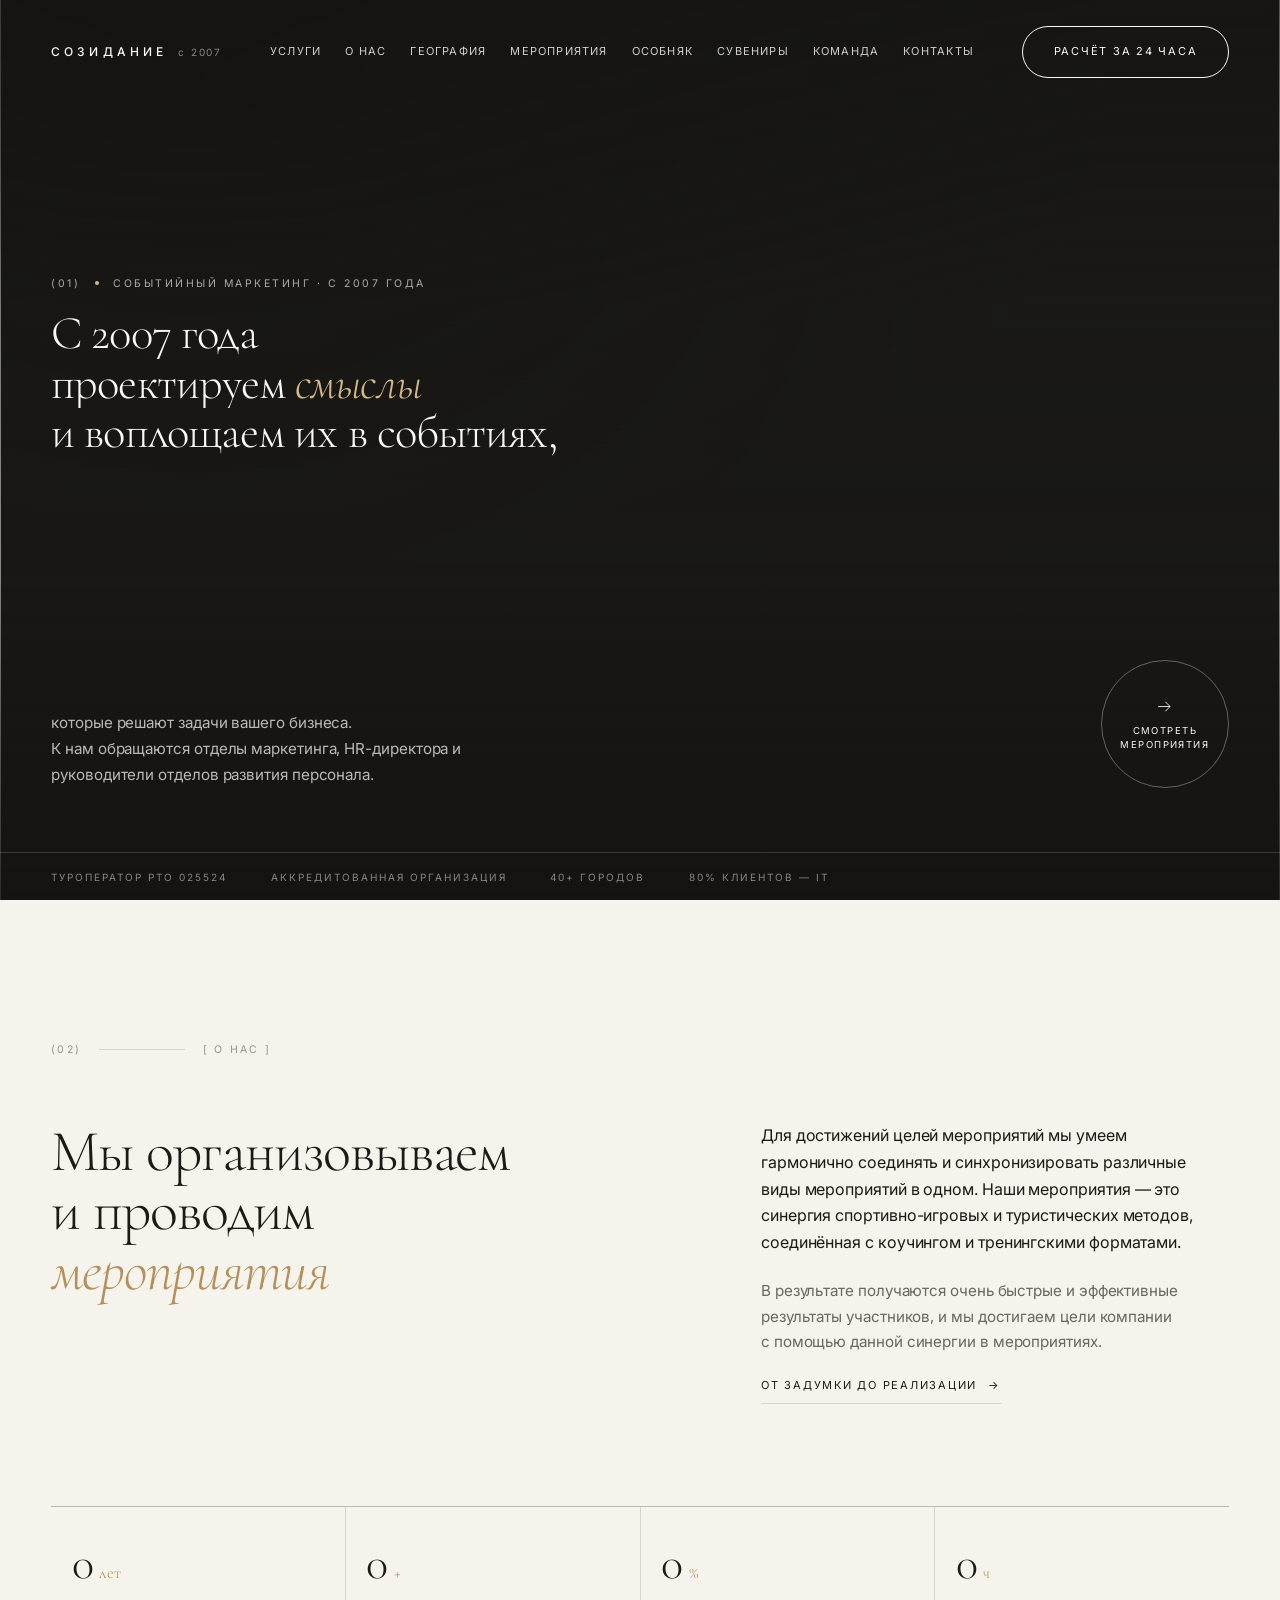
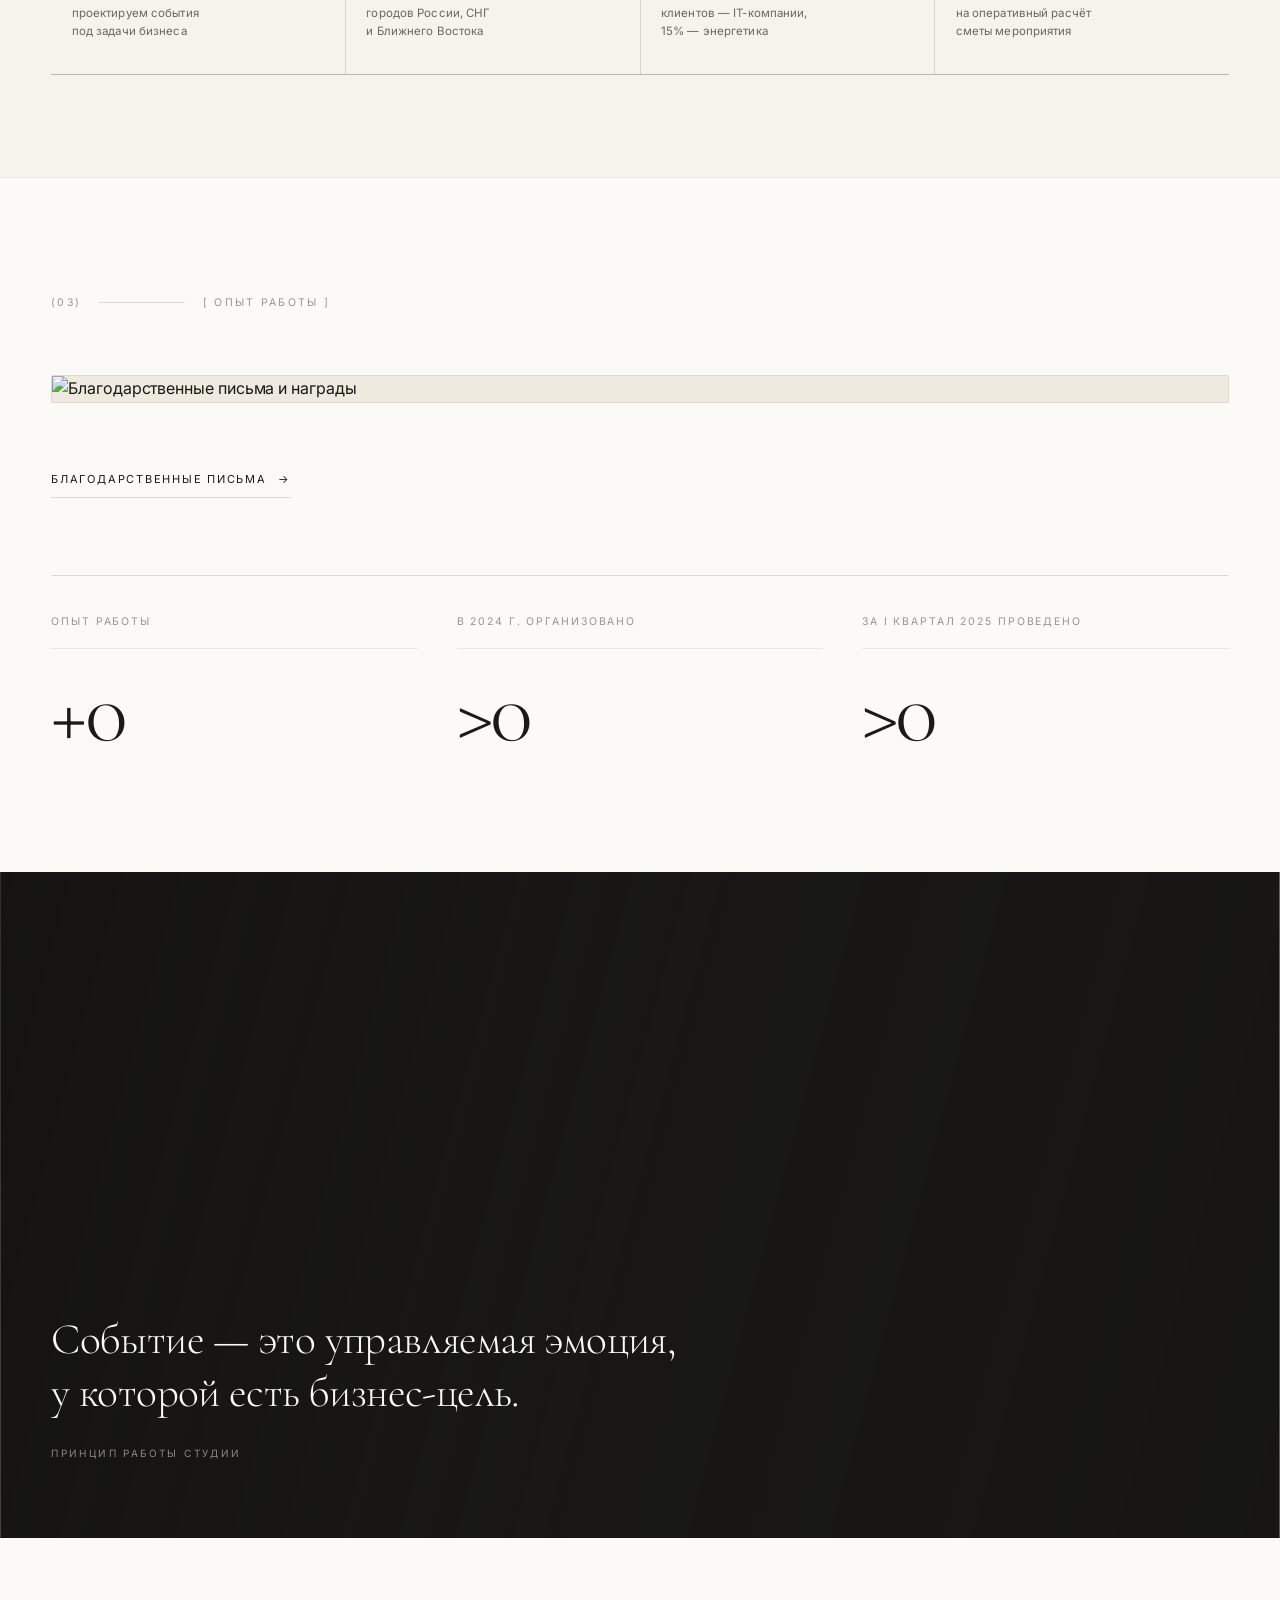
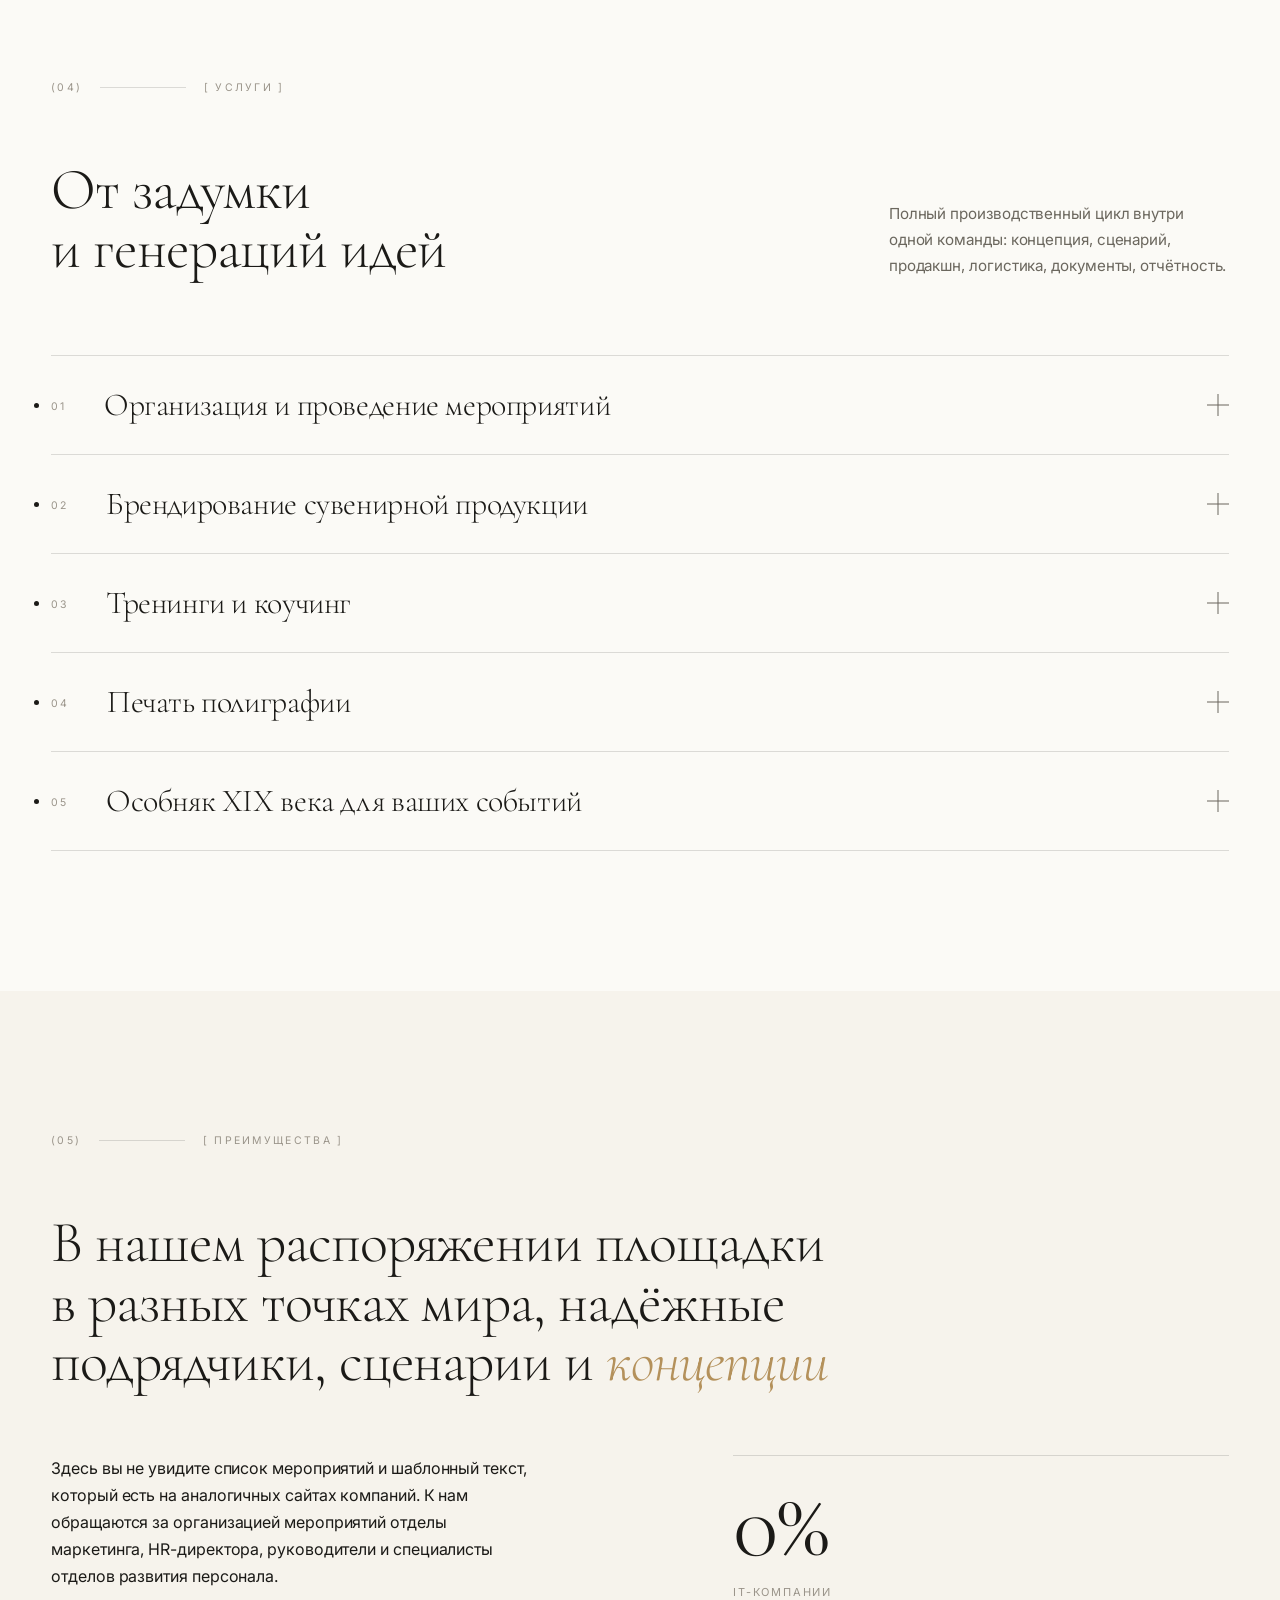
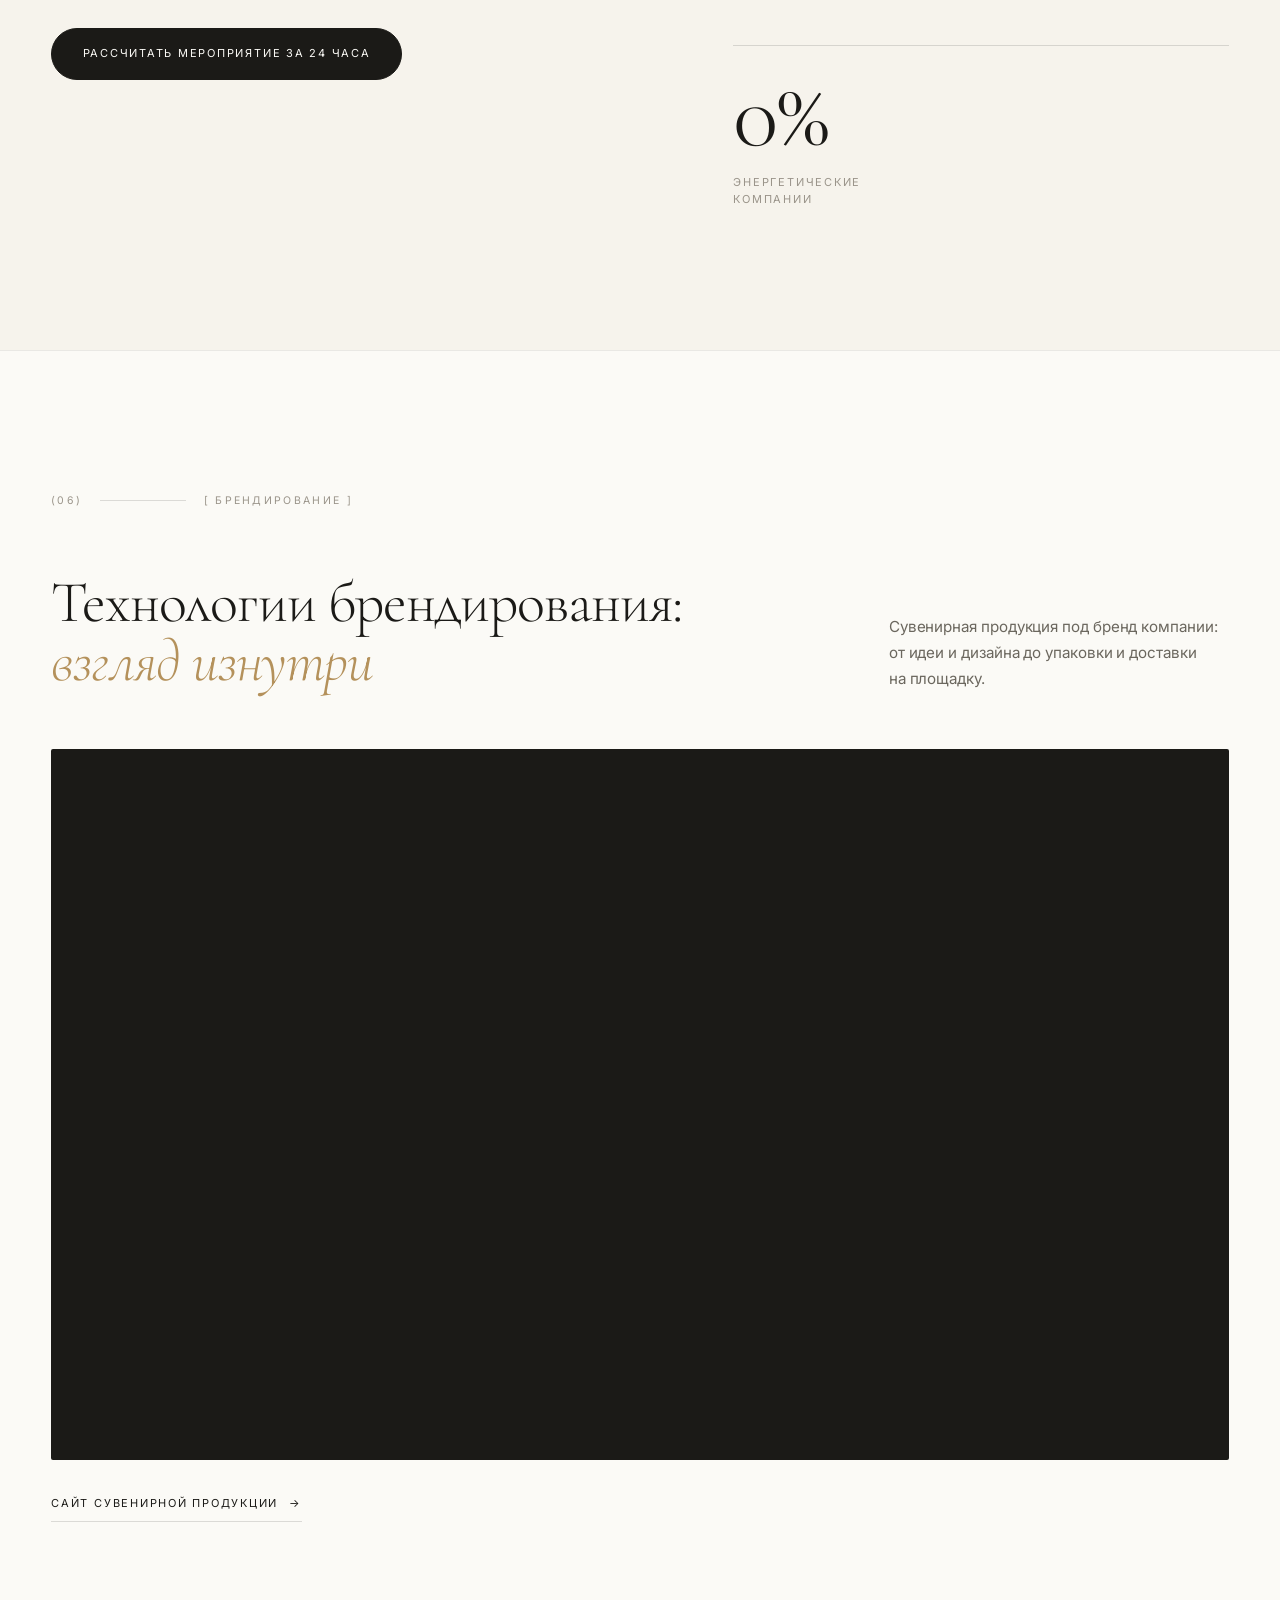
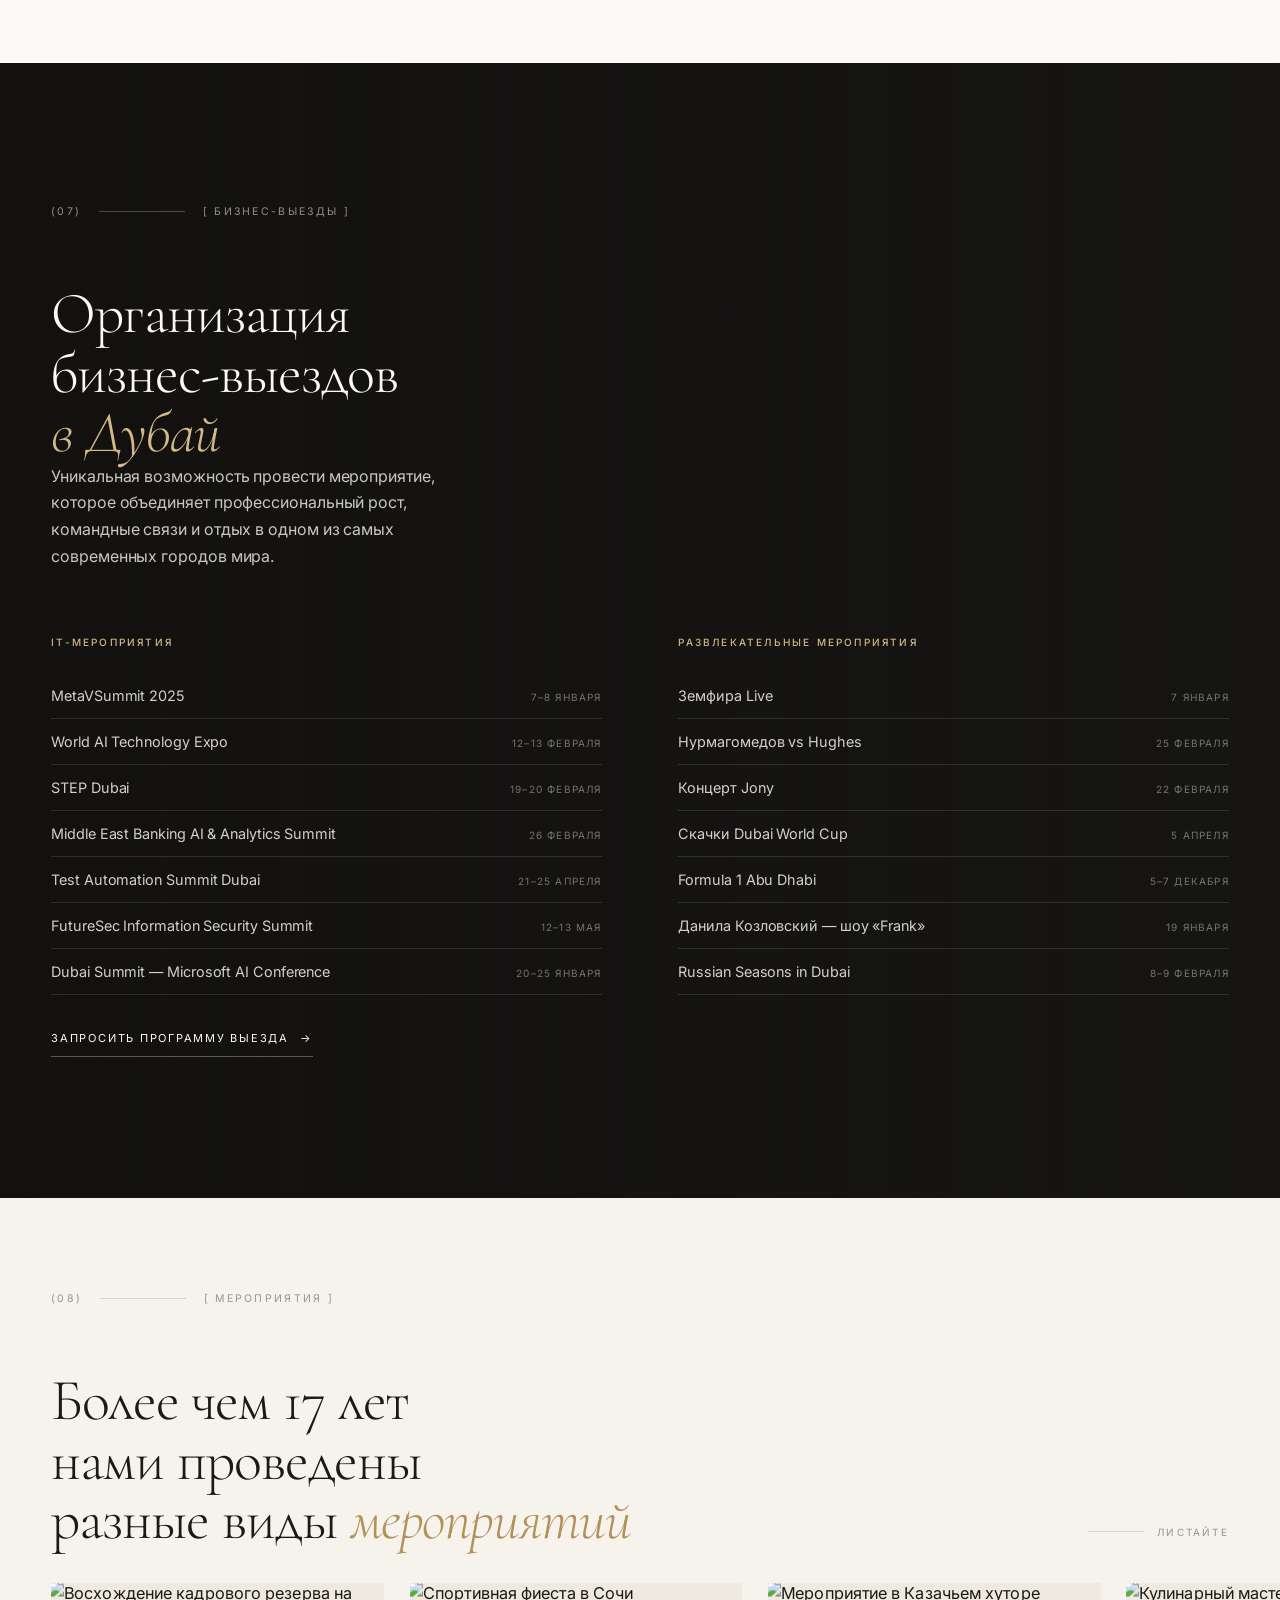
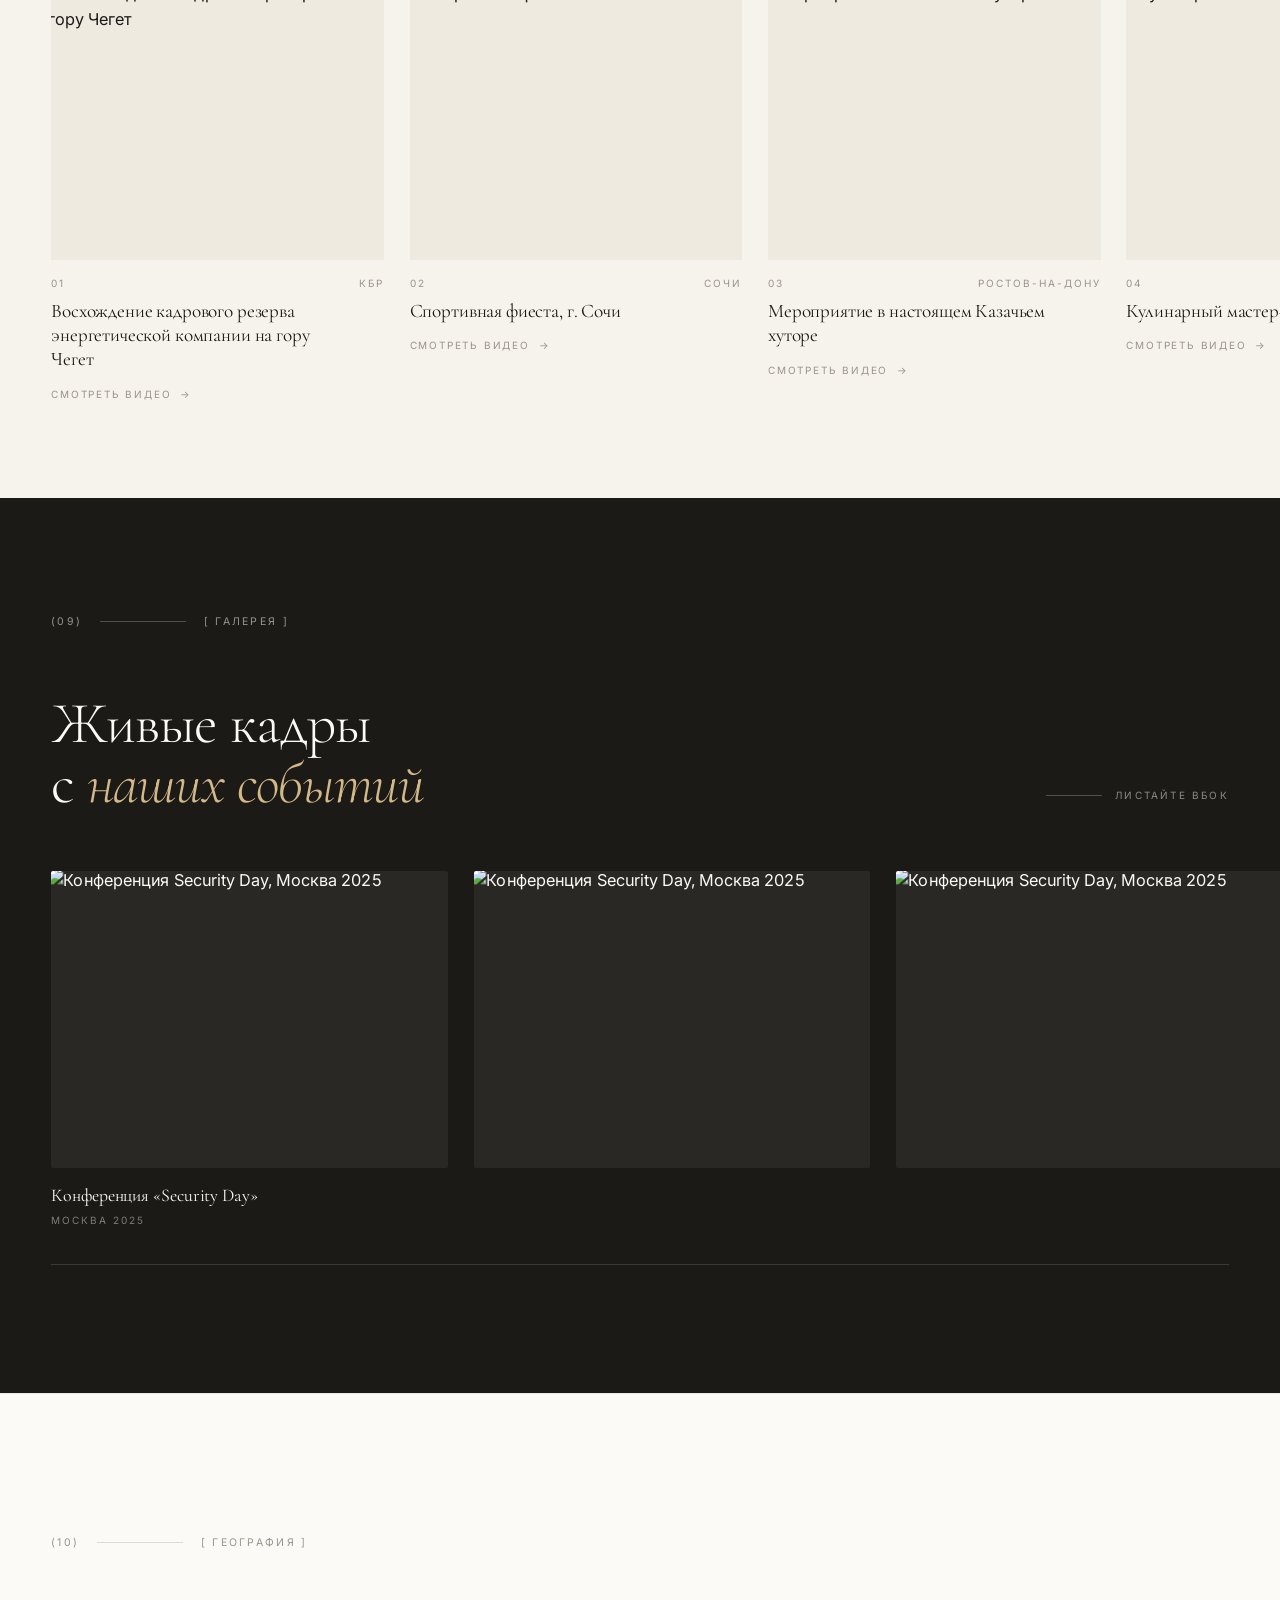
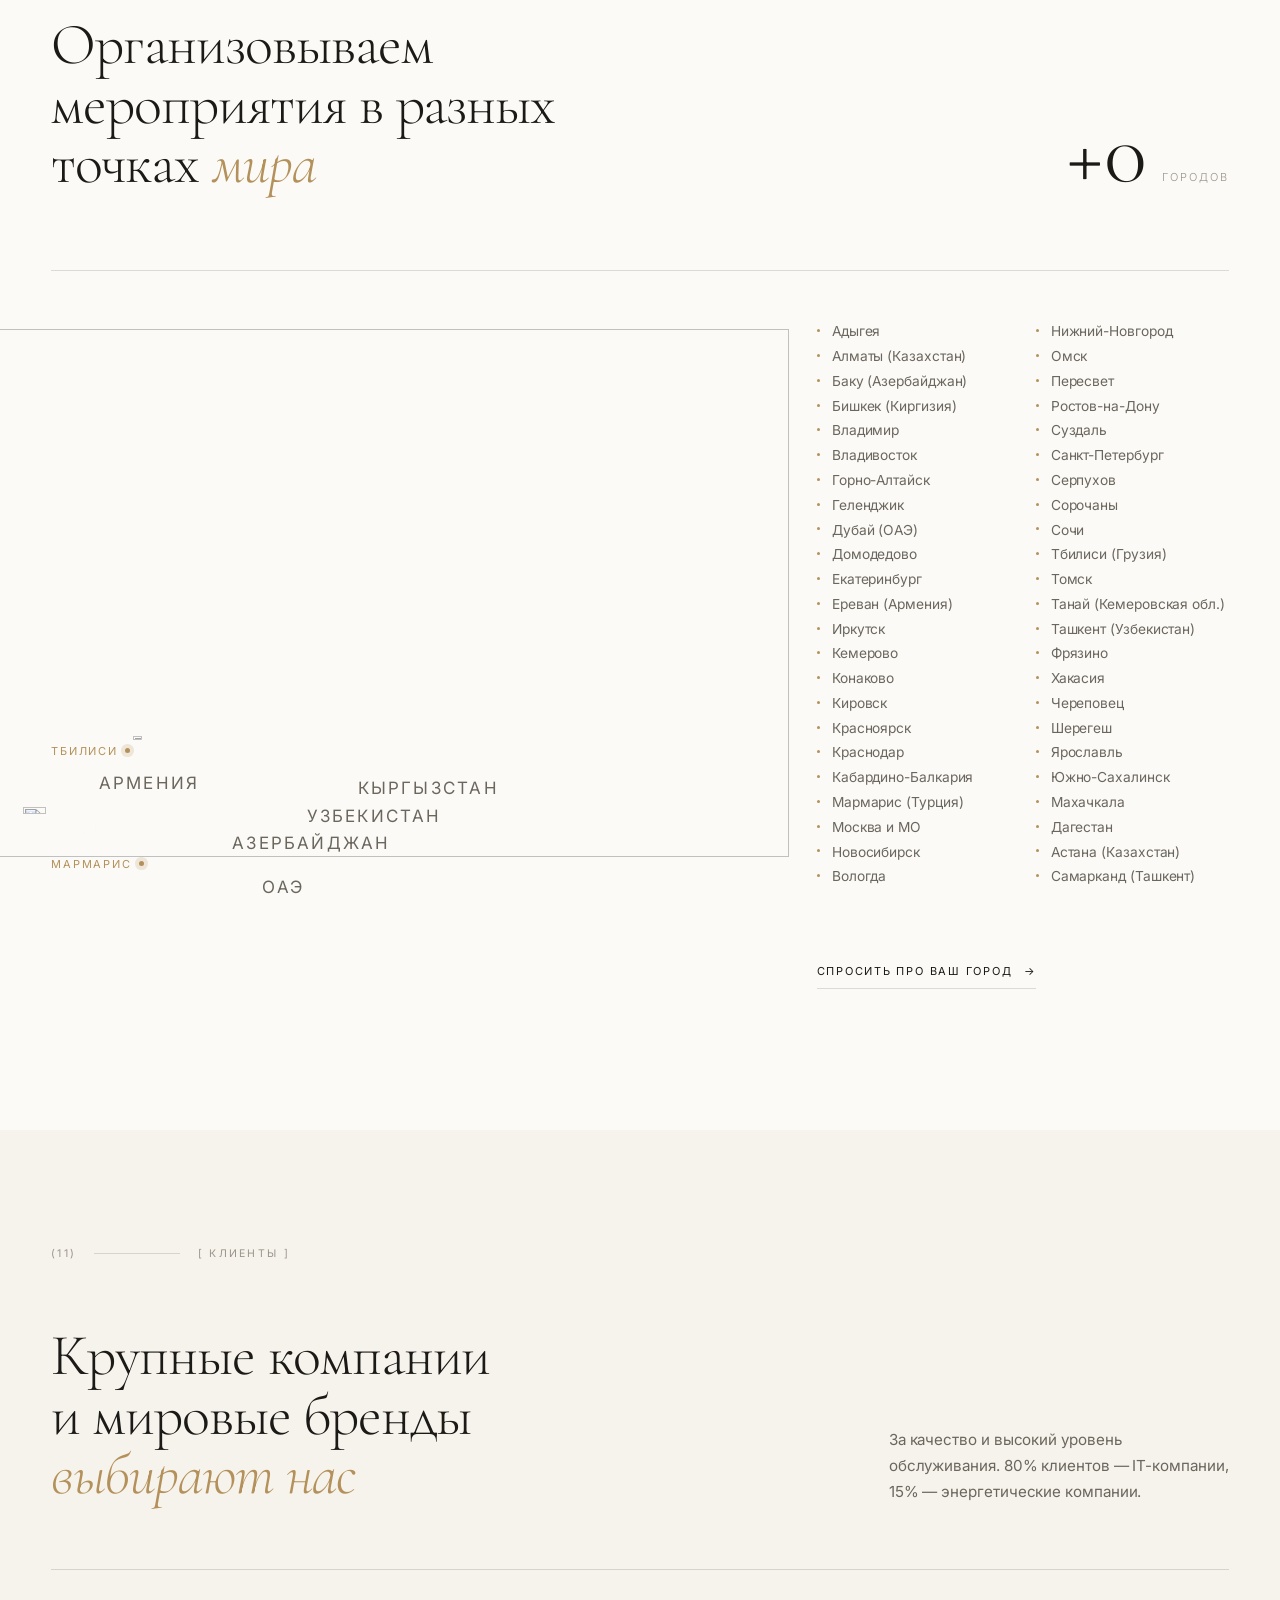
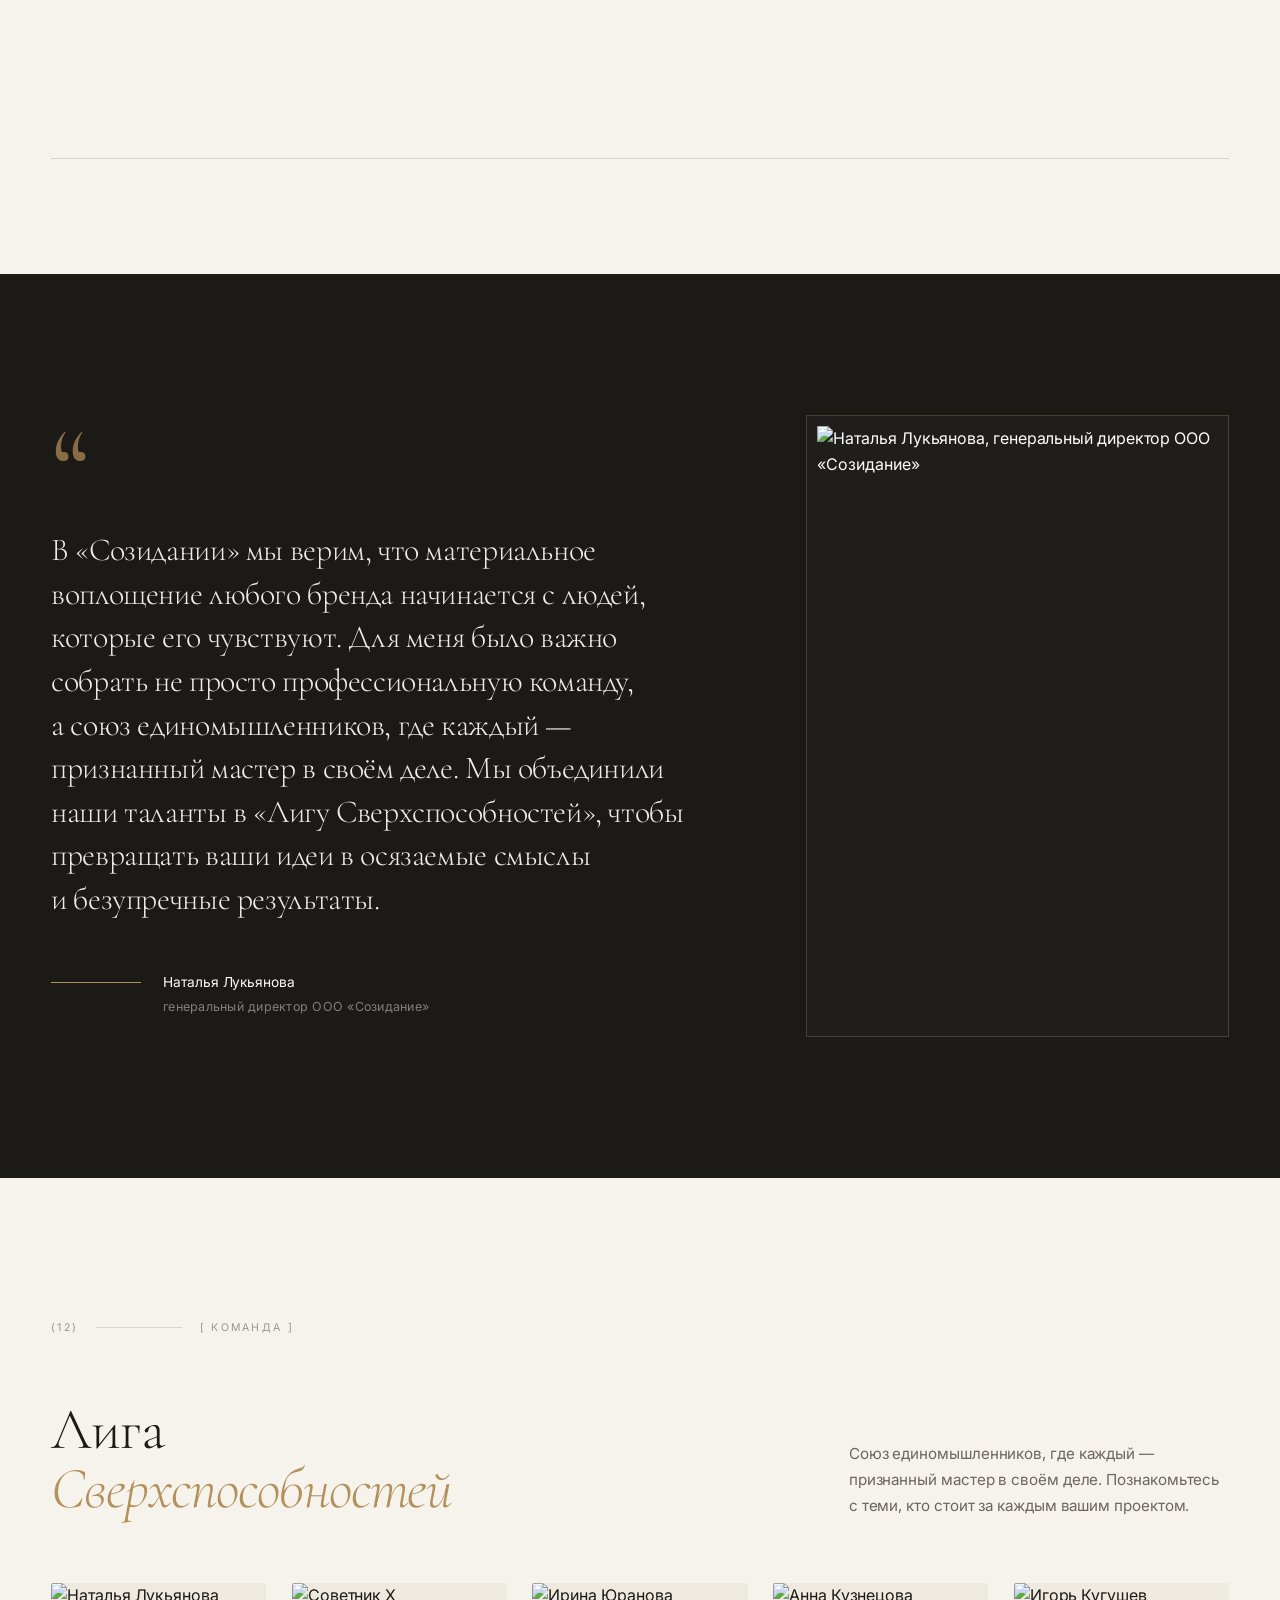
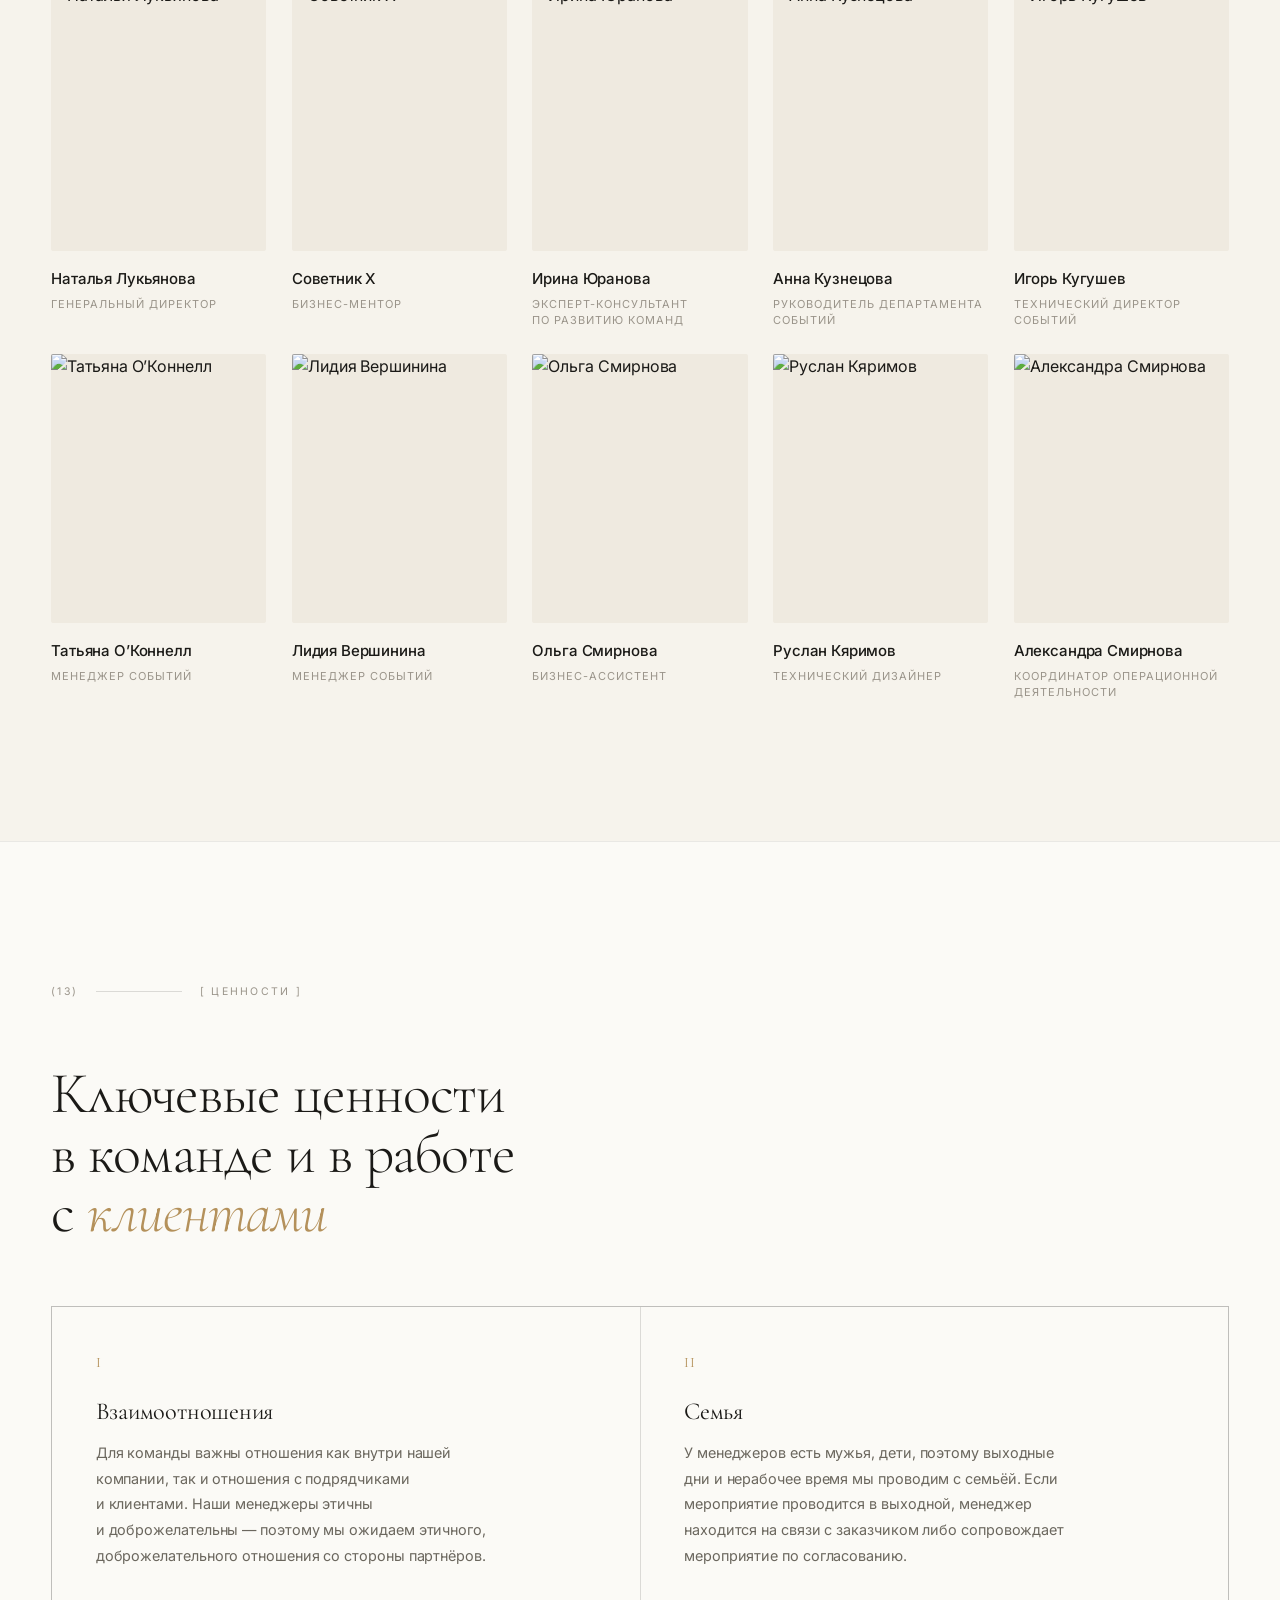
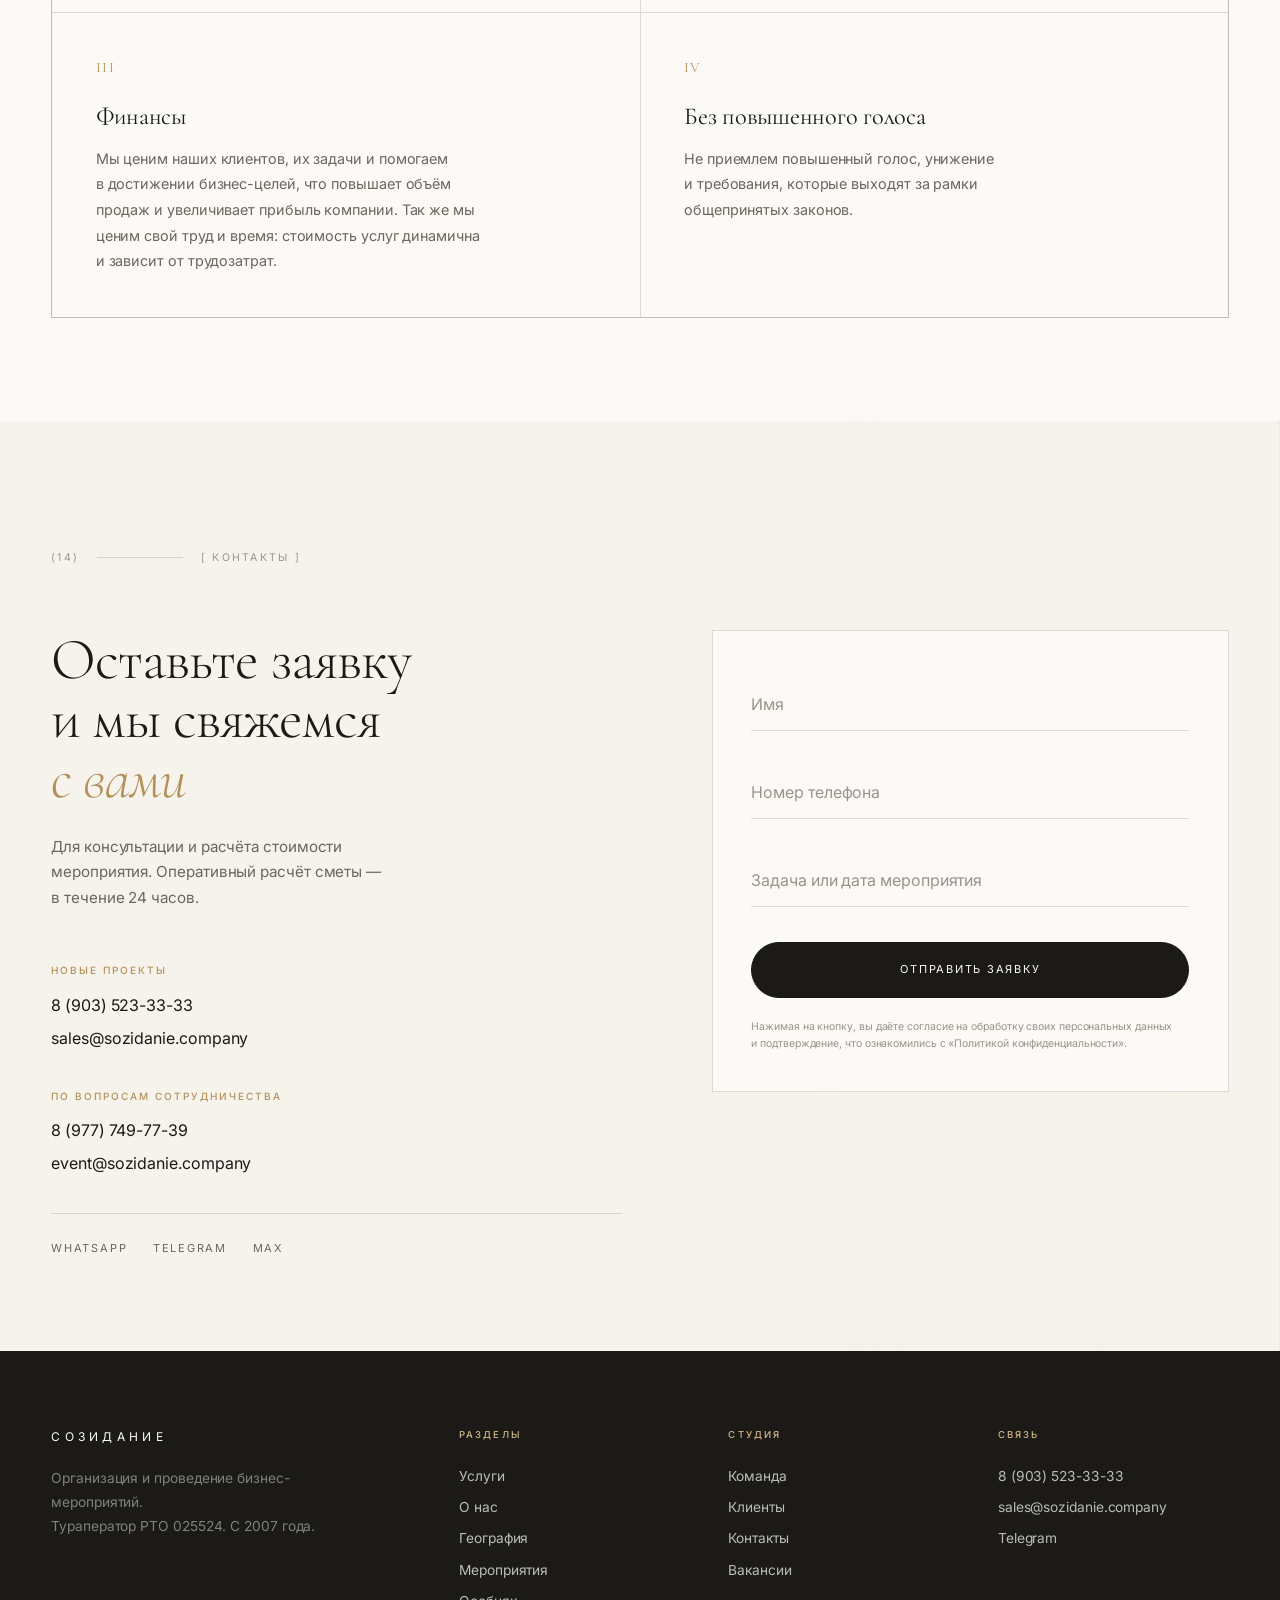
==== commit 938f048d: "Add files via upload" ====
--- a/index.html
+++ b/index.html
@@ -1,785 +1,808 @@
-<!DOCTYPE html>
-<html lang="ru">
-<head>
-<meta charset="UTF-8">
-<meta name="viewport" content="width=device-width, initial-scale=1">
-<title>Созидание — организация мероприятий для бизнеса</title>
-<meta name="description" content="С 2007 года проектируем смыслы и воплощаем их в событиях, которые решают задачи вашего бизнеса. Событийный маркетинг, бизнес-выезды, брендирование, обучение, консьерж.">
-<link rel="preconnect" href="https://fonts.googleapis.com">
-<link rel="preconnect" href="https://fonts.gstatic.com" crossorigin>
-<link href="https://fonts.googleapis.com/css2?family=Cormorant+Garamond:ital,wght@0,300;0,400;0,500;1,300;1,400&family=Inter:wght@300;400;500&display=swap" rel="stylesheet">
-<link rel="stylesheet" href="styles.css?v=0914">
-</head>
-<body>
-
-<div class="grain"></div>
-<div class="cursor" id="cursor"><span class="cursor__label"></span></div>
-<div class="loader" id="loader">
-  <div class="loader__inner">
-    <div class="loader__mark">С</div>
-    <div class="loader__line"><i></i></div>
-    <div class="loader__word">sozidanie<span>.</span></div>
-  </div>
-</div>
-
-<header class="nav" id="nav">
-  <a class="nav__logo" href="#top" aria-label="Созидание">
-    <span class="nav__mark">СОЗИДАНИЕ</span>
-    <span class="nav__since">с 2007</span>
-  </a>
-  <nav class="nav__menu">
-    <a href="#services" data-link>Услуги</a>
-    <a href="#about" data-link>О нас</a>
-    <a href="#geo" data-link>География</a>
-    <a href="#work" data-link>Мероприятия</a>
-    <a href="souvenirs.html">Сувениры</a>
-    <a href="#team" data-link>Команда</a>
-    <a href="#contacts" data-link>Контакты</a>
-  </nav>
-  <a class="btn btn--ghost nav__cta" href="#contacts" data-link data-cursor="Смета">
-    <span>Расчёт за 24 часа</span>
-  </a>
-  <button class="burger" id="burger" aria-label="Меню"><i></i><i></i></button>
-</header>
-
-<div class="mmenu" id="mmenu">
-  <div class="mmenu__inner">
-    <a href="#services" data-link><span>01</span>Услуги</a>
-    <a href="#about" data-link><span>02</span>О нас</a>
-    <a href="#geo" data-link><span>03</span>География</a>
-    <a href="#dubai" data-link><span>04</span>Бизнес-выезды</a>
-    <a href="#work" data-link><span>05</span>Мероприятия</a>
-    <a href="souvenirs.html"><span>06</span>Сувениры</a>
-    <a href="#team" data-link><span>07</span>Команда</a>
-    <a href="#clients" data-link><span>08</span>Клиенты</a>
-    <a href="#contacts" data-link><span>09</span>Контакты</a>
-  </div>
-  <div class="mmenu__foot">
-    <a href="tel:+79035233333">8 (903) 523-33-33</a>
-    <a href="mailto:sales@sozidanie.company">sales@sozidanie.company</a>
-  </div>
-</div>
-
-<main id="top">
-
-  <!-- ============ HERO ============ -->
-  <section class="hero" data-theme="dark">
-    <!-- статичный первый экран: скраб-видео убрано (на ПК сильно лагало) -->
-    <div class="hero__pin">
-      <div class="hero__media">
-        <div class="hero__img">
-          <!-- <picture> отдаёт нужный файл по медиазапросу: на мобильном
-               вертикальный кадр, на десктопе — hero.jpg -->
-          <picture class="hero__picture">
-            <source media="(max-width:900px) and (orientation:portrait)"
-                    srcset="img/hero-vertical.jpg">
-            <img class="hero__img-v" src="img/hero.jpg" alt=""
-                 fetchpriority="high" aria-hidden="true">
-          </picture>
-        </div>
-        <div class="hero__veil"></div>
-      </div>
-    </div>
-
-    <!-- текст первого экрана: уезжает вверх и гаснет, пока идёт скраб -->
-    <div class="hero__frame">
-    <div class="hero__inner">
-      <div class="hero__kicker" data-anim="fade">
-        <span>(01)</span><span class="dot"></span><span>Событийный маркетинг · с 2007 года</span>
-      </div>
-
-      <h1 class="hero__title">
-        <span class="line"><span class="w">С&nbsp;2007&nbsp;года</span></span>
-        <span class="line"><span class="w">проектируем</span> <span class="w ital">смыслы</span></span>
-        <span class="line"><span class="w">и&nbsp;воплощаем их</span> <span class="w">в&nbsp;событиях,</span></span>
-      </h1>
-
-      <div class="hero__foot">
-        <p class="hero__lead" data-anim="fade">
-          которые решают задачи вашего бизнеса.<br>
-          К нам обращаются отделы маркетинга, HR-директора
-          и руководители отделов развития персонала.
-        </p>
-        <a href="#work" class="round" data-link data-cursor="Кейсы">
-          <svg viewBox="0 0 24 24"><path d="M4 12h15M13 6l6 6-6 6"/></svg>
-          <span>Смотреть<br>мероприятия</span>
-        </a>
-      </div>
-    </div>
-
-    <div class="hero__strip">
-      <span>туроператор РТО&nbsp;025524</span>
-      <span>аккредитованная организация</span>
-      <span>40+ городов</span>
-      <span>80% клиентов — IT</span>
-    </div>
-    </div>
-  </section>
-
-  <!-- ============ МАНИФЕСТ ============ -->
-  <section class="manifest" id="about">
-    <div class="shell">
-      <div class="sectlabel">
-        <span>(02)</span><span class="rule"></span><span>[ О нас ]</span>
-      </div>
-
-      <div class="manifest__grid">
-        <h2 class="h-xl" data-split>
-          Мы организовываем<br>и&nbsp;проводим<br><em>мероприятия</em>
-        </h2>
-        <div class="manifest__body">
-          <p class="lead" data-anim="fade">
-            Для достижений целей мероприятий мы умеем гармонично соединять и&nbsp;синхронизировать
-            различные виды мероприятий в&nbsp;одном. Наши мероприятия&nbsp;— это синергия
-            спортивно-игровых и&nbsp;туристических методов, соединённая с&nbsp;коучингом
-            и&nbsp;тренингскими форматами.
-          </p>
-          <p class="muted" data-anim="fade">
-            В&nbsp;результате получаются очень быстрые и&nbsp;эффективные результаты участников,
-            и&nbsp;мы достигаем цели компании с&nbsp;помощью данной синергии в&nbsp;мероприятиях.
-          </p>
-          <a class="linkline" href="#services" data-link>От задумки до реализации<span class="arr">→</span></a>
-        </div>
-      </div>
-
-      <div class="figures">
-        <div class="fig" data-anim="fade">
-          <div class="fig__num"><span data-count="18">0</span><i>лет</i></div>
-          <div class="fig__cap">проектируем события<br>под задачи бизнеса</div>
-        </div>
-        <div class="fig" data-anim="fade">
-          <div class="fig__num"><span data-count="40">0</span><i>+</i></div>
-          <div class="fig__cap">городов России, СНГ<br>и Ближнего Востока</div>
-        </div>
-        <div class="fig" data-anim="fade">
-          <div class="fig__num"><span data-count="80">0</span><i>%</i></div>
-          <div class="fig__cap">клиентов — IT-компании,<br>15% — энергетика</div>
-        </div>
-        <div class="fig" data-anim="fade">
-          <div class="fig__num"><span data-count="24">0</span><i>ч</i></div>
-          <div class="fig__cap">на оперативный расчёт<br>сметы мероприятия</div>
-        </div>
-      </div>
-    </div>
-  </section>
-
-  <!-- ============ ОПЫТ РАБОТЫ ============ -->
-  <section class="exp" id="exp">
-    <div class="shell">
-      <div class="sectlabel">
-        <span>(03)</span><span class="rule"></span><span>[ Опыт работы ]</span>
-      </div>
-
-      <div class="exp__grid">
-        <figure class="exp__media" data-anim="fade">
-          <img src="img/src/noroot.jpg" alt="Благодарственные письма и награды" loading="lazy">
-        </figure>
-        <div class="exp__body">
-          <a class="linkline" href="letter.html" data-anim="fade">Благодарственные письма<span class="arr">→</span></a>
-        </div>
-      </div>
-
-      <div class="exp__stats">
-        <div class="exp__stat" data-anim="fade">
-          <span class="exp__cap">опыт работы</span>
-          <div class="exp__num">+<span data-count="18">0</span></div>
-        </div>
-        <div class="exp__stat" data-anim="fade">
-          <span class="exp__cap">в&nbsp;2024&nbsp;г. организовано</span>
-          <div class="exp__num">&gt;<span data-count="98">0</span></div>
-        </div>
-        <div class="exp__stat" data-anim="fade">
-          <span class="exp__cap">за&nbsp;I&nbsp;квартал 2025 проведено</span>
-          <div class="exp__num">&gt;<span data-count="15">0</span></div>
-        </div>
-      </div>
-    </div>
-  </section>
-
-  <!-- ============ ПОЛНОЭКРАННОЕ ИЗОБРАЖЕНИЕ ============ -->
-  <section class="band">
-    <div class="band__img" data-parallax="0.12"><img src="img/band.jpg" alt=""></div>
-    <div class="band__quote">
-      <p data-split-words>Событие — это управляемая эмоция,<br>у которой есть бизнес-цель.</p>
-      <span>принцип работы студии</span>
-    </div>
-  </section>
-
-  <!-- ============ УСЛУГИ ============ -->
-  <section class="services" id="services">
-    <div class="shell">
-      <div class="sectlabel">
-        <span>(04)</span><span class="rule"></span><span>[ Услуги ]</span>
-      </div>
-      <div class="services__head">
-        <h2 class="h-xl" data-split>От задумки<br>и&nbsp;генераций идей</h2>
-        <p class="muted services__note" data-anim="fade">
-          Полный производственный цикл внутри одной команды:
-          концепция, сценарий, продакшн, логистика, документы, отчётность.
-        </p>
-      </div>
-
-      <ul class="acc" id="acc">
-        <li class="acc__item" data-anim="fade">
-          <button class="acc__head" type="button">
-            <span class="acc__num">01</span>
-            <span class="acc__ttl">Организация и&nbsp;проведение мероприятий</span>
-            <span class="acc__plus"></span>
-          </button>
-          <div class="acc__panel">
-            <div class="acc__inner">
-              <p>Конференции, форумы, корпоративы, тимбилдинги, выездные стратегические сессии,
-              спортивные фестивали и&nbsp;презентации — от&nbsp;камерных ужинов до&nbsp;событий
-              на&nbsp;несколько тысяч участников.</p>
-              <div class="acc__cols">
-                <div><h5>Что берём на себя</h5><p>Концепция и сценарий · площадки и подрядчики · технический продакшн · логистика и трансферы · аккредитация и документы · бюджет и смета</p></div>
-                <div><h5>Результат</h5><p>Событие, измеримое в задачах бизнеса: узнаваемость, вовлечённость, удержание, продажи</p></div>
-              </div>
-            </div>
-          </div>
-        </li>
-
-        <li class="acc__item" data-anim="fade">
-          <button class="acc__head" type="button">
-            <span class="acc__num">02</span>
-            <span class="acc__ttl">Брендирование сувенирной продукции</span>
-            <span class="acc__plus"></span>
-          </button>
-          <div class="acc__panel">
-            <div class="acc__inner">
-              <p>Сайт сувенирной продукции и&nbsp;производство под бренд компании: от&nbsp;идеи
-              и&nbsp;дизайна до&nbsp;упаковки и&nbsp;доставки на&nbsp;площадку.</p>
-              <div class="acc__cols">
-                <div><h5>Номенклатура</h5><p>Мерч, корпоративные подарки, сертификаты, welcome-наборы, полиграфия, упаковка</p></div>
-                <div><h5>Подход</h5><p>Предметы, которые остаются у участника после события и продолжают работать на бренд</p></div>
-              </div>
-            </div>
-          </div>
-        </li>
-
-        <li class="acc__item" data-anim="fade">
-          <button class="acc__head" type="button">
-            <span class="acc__num">03</span>
-            <span class="acc__ttl">Тренинги и&nbsp;коучинг</span>
-            <span class="acc__plus"></span>
-          </button>
-          <div class="acc__panel">
-            <div class="acc__inner">
-              <p>Обмен опытом, обучения, формирования командного духа и&nbsp;отдыха.
-              Мы предлагаем компаниям провести мероприятия, которые помогут улучшить
-              профессиональные навыки, укрепить командные связи и&nbsp;отдохнуть.</p>
-              <div class="acc__cols">
-                <div><h5>Форматы</h5><p>Тренинги с элементами коучинга · стратегические сессии · командные игры · выездные программы</p></div>
-                <div><h5>Для кого</h5><p>HR-директора, руководители и специалисты отделов развития персонала</p></div>
-              </div>
-            </div>
-          </div>
-        </li>
-
-        <li class="acc__item" data-anim="fade">
-          <button class="acc__head" type="button">
-            <span class="acc__num">04</span>
-            <span class="acc__ttl">Печать полиграфии</span>
-            <span class="acc__plus"></span>
-          </button>
-          <div class="acc__panel">
-            <div class="acc__inner">
-              <p>Разработка индивидуального дизайна для печатной продукции, печать
-              различной полиграфии.</p>
-              <div class="acc__cols">
-                <div><h5>Продукция</h5><p>Буклеты, брошюры · листовки, сертификаты · визитки, наклейки · блокноты, пакеты · плакаты, каталоги</p></div>
-                <div><h5>Сроки</h5><p>Оперативные тиражи к дате события, контроль цвета и материалов</p></div>
-              </div>
-            </div>
-          </div>
-        </li>
-
-        <li class="acc__item" data-anim="fade">
-          <button class="acc__head" type="button">
-            <span class="acc__num">05</span>
-            <span class="acc__ttl">Консьерж-услуги</span>
-            <span class="acc__plus"></span>
-          </button>
-          <div class="acc__panel">
-            <div class="acc__inner">
-              <p>Для компаний мы оказываем различные услуги — от&nbsp;бронирования до&nbsp;полного
-              сопровождения участников.</p>
-              <div class="acc__cols">
-                <div><h5>Перечень</h5><p>Бронирование отелей и ресторанов · покупка авиа и ж/д билетов · заказ билетов на мероприятия · валютные оплаты и переводы · сертификаты и корпоративные подарки</p></div>
-                <div><h5>Дополнительно</h5><p>Фото- и видеосъёмка, монтаж · доставки, трансфер, такси · персональный менеджер на связи</p></div>
-              </div>
-            </div>
-          </div>
-        </li>
-      </ul>
-    </div>
-  </section>
-
-  <!-- ============ ПРЕИМУЩЕСТВА ============ -->
-  <section class="adv" id="advantages">
-    <div class="shell">
-      <div class="sectlabel">
-        <span>(05)</span><span class="rule"></span><span>[ Преимущества ]</span>
-      </div>
-
-      <h2 class="h-xl adv__ttl" data-split>В&nbsp;нашем распоряжении площадки<br>в&nbsp;разных точках мира, надёжные<br>подрядчики, сценарии и&nbsp;<em>концепции</em></h2>
-
-      <div class="adv__grid">
-        <div class="adv__body">
-          <p class="lead" data-anim="fade">
-            Здесь вы не увидите список мероприятий и&nbsp;шаблонный текст, который есть
-            на&nbsp;аналогичных сайтах компаний. К&nbsp;нам обращаются за&nbsp;организацией
-            мероприятий отделы маркетинга, HR-директора, руководители и&nbsp;специалисты
-            отделов развития персонала.
-          </p>
-          <a class="btn btn--solid" href="#contacts" data-link data-cursor="Расчёт"><span>Рассчитать мероприятие за&nbsp;24&nbsp;часа</span></a>
-        </div>
-
-        <div class="adv__stats">
-          <div class="adv__stat" data-anim="fade">
-            <div class="adv__num"><span data-count="80">0</span>%</div>
-            <div class="adv__cap">IT-компании</div>
-          </div>
-          <div class="adv__stat" data-anim="fade">
-            <div class="adv__num"><span data-count="15">0</span>%</div>
-            <div class="adv__cap">энергетические компании</div>
-          </div>
-        </div>
-      </div>
-    </div>
-  </section>
-
-  <!-- ============ БРЕНДИРОВАНИЕ ============ -->
-  <section class="brand" id="branding">
-    <div class="shell">
-      <div class="sectlabel">
-        <span>(06)</span><span class="rule"></span><span>[ Брендирование ]</span>
-      </div>
-
-      <div class="brand__head">
-        <h2 class="h-xl" data-split>Технологии брендирования:<br><em>взгляд изнутри</em></h2>
-        <p class="muted brand__note" data-anim="fade">
-          Сувенирная продукция под бренд компании: от&nbsp;идеи и&nbsp;дизайна
-          до&nbsp;упаковки и&nbsp;доставки на&nbsp;площадку.
-        </p>
-      </div>
-
-      <div class="brand__video" data-anim="fade" data-cursor="Смотреть">
-        <iframe src="https://rutube.ru/play/embed/43dc72ab9bce692605520e82a479d67d"
-                title="Технологии брендирования: взгляд изнутри"
-                loading="lazy" allow="fullscreen"></iframe>
-      </div>
-
-      <a class="linkline" href="https://brend-merch.ru/" target="_blank" rel="noopener" data-anim="fade">Сайт сувенирной продукции<span class="arr">→</span></a>
-    </div>
-  </section>
-
-  <!-- ============ БИЗНЕС-ВЫЕЗДЫ / ДУБАЙ ============ -->
-  <section class="dubai" id="dubai" data-theme="dark">
-    <div class="dubai__media"><div class="dubai__img" data-parallax="0.14"><img src="img/ev7.jpg" alt="Бизнес-выезд в Дубай"></div><div class="dubai__veil"></div></div>
-    <div class="shell dubai__inner">
-      <div class="sectlabel sectlabel--light">
-        <span>(07)</span><span class="rule"></span><span>[ Бизнес-выезды ]</span>
-      </div>
-      <h2 class="h-xl h-xl--light" data-split>Организация<br>бизнес-выездов<br><em>в&nbsp;Дубай</em></h2>
-      <p class="lead lead--light" data-anim="fade" style="max-width:44ch">
-        Уникальная возможность провести мероприятие, которое объединяет
-        профессиональный рост, командные связи и&nbsp;отдых в&nbsp;одном
-        из&nbsp;самых современных городов мира.
-      </p>
-
-      <div class="dubai__cols">
-        <div data-anim="fade">
-          <h5>IT-мероприятия</h5>
-          <ul class="tinylist">
-            <li>MetaVSummit 2025 <span>7–8 января</span></li>
-            <li>World AI Technology Expo <span>12–13 февраля</span></li>
-            <li>STEP Dubai <span>19–20 февраля</span></li>
-            <li>Middle East Banking AI &amp; Analytics Summit <span>26 февраля</span></li>
-            <li>Test Automation Summit Dubai <span>21–25 апреля</span></li>
-            <li>FutureSec Information Security Summit <span>12–13 мая</span></li>
-            <li>Dubai Summit — Microsoft AI Conference <span>20–25 января</span></li>
-          </ul>
-        </div>
-        <div data-anim="fade">
-          <h5>Развлекательные мероприятия</h5>
-          <ul class="tinylist">
-            <li>Земфира Live <span>7 января</span></li>
-            <li>Нурмагомедов vs Hughes <span>25 февраля</span></li>
-            <li>Концерт Jony <span>22 февраля</span></li>
-            <li>Скачки Dubai World Cup <span>5 апреля</span></li>
-            <li>Formula 1 Abu Dhabi <span>5–7 декабря</span></li>
-            <li>Данила Козловский — шоу «Frank» <span>19 января</span></li>
-            <li>Russian Seasons in Dubai <span>8–9 февраля</span></li>
-          </ul>
-        </div>
-      </div>
-      <a class="linkline linkline--light" href="#contacts" data-link>Запросить программу выезда<span class="arr">→</span></a>
-    </div>
-  </section>
-
-  <!-- ============ МЕРОПРИЯТИЯ (горизонтальный скролл) ============ -->
-  <section class="work" id="work">
-    <div class="work__pin">
-      <div class="shell work__head">
-        <div class="sectlabel"><span>(08)</span><span class="rule"></span><span>[ Мероприятия ]</span></div>
-        <div class="work__title">
-          <h2 class="h-xl" data-split>Более чем 17&nbsp;лет<br>нами проведены<br>разные виды <em>мероприятий</em></h2>
-          <div class="work__hint"><span class="rule"></span>листайте</div>
-        </div>
-      </div>
-
-      <div class="work__track" id="track">
-        <article class="card" data-cursor="Кейс">
-          <div class="card__img"><img src="img/src/image_27.jpg" loading="lazy" alt="Восхождение кадрового резерва на гору Чегет"></div>
-          <div class="card__meta"><span>01</span><span>КБР</span></div>
-          <h3>Восхождение кадрового резерва энергетической компании на гору Чегет</h3>
-          <a class="card__link" href="https://rutube.ru/video/private/09da37ca144ba01f51d69f4e990ac86b/?p=k5-UPC2YC_M3YVoFLKGQCw" target="_blank" rel="noopener">смотреть видео<span class="arr">→</span></a>
-        </article>
-        <article class="card" data-cursor="Кейс">
-          <div class="card__img"><img src="img/src/image_32.jpg" loading="lazy" alt="Спортивная фиеста в Сочи"></div>
-          <div class="card__meta"><span>02</span><span>Сочи</span></div>
-          <h3>Спортивная фиеста, г.&nbsp;Сочи</h3>
-          <a class="card__link" href="https://rutube.ru/video/ac8e9d50009a121a3d479f5c3c81c2d2/" target="_blank" rel="noopener">смотреть видео<span class="arr">→</span></a>
-        </article>
-        <article class="card" data-cursor="Кейс">
-          <div class="card__img"><img src="img/src/image_29.jpg" loading="lazy" alt="Мероприятие в Казачьем хуторе"></div>
-          <div class="card__meta"><span>03</span><span>Ростов-на-Дону</span></div>
-          <h3>Мероприятие в&nbsp;настоящем Казачьем хуторе</h3>
-          <a class="card__link" href="https://rutube.ru/video/a623acb2c240c63c5967534546ab2eb2/" target="_blank" rel="noopener">смотреть видео<span class="arr">→</span></a>
-        </article>
-        <article class="card" data-cursor="Кейс">
-          <div class="card__img"><img src="img/src/telegram-cloud-photo_16.jpg" loading="lazy" alt="Кулинарный мастер-класс"></div>
-          <div class="card__meta"><span>04</span><span>Москва</span></div>
-          <h3>Кулинарный мастер-класс</h3>
-          <a class="card__link" href="https://rutube.ru/video/cee35470eef1826a6397a54692fac1ab/?r=wd&amp;t=159" target="_blank" rel="noopener">смотреть видео<span class="arr">→</span></a>
-        </article>
-        <article class="card" data-cursor="Кейс">
-          <div class="card__img"><img src="img/src/Rectangle_75.jpg" loading="lazy" alt="Выездная конференция Эльбрус"></div>
-          <div class="card__meta"><span>05</span><span>Эльбрус</span></div>
-          <h3>Выездная конференция, Эльбрус</h3>
-          <a class="card__link" href="https://rutube.ru/video/d052569a70e9f3d6425b9cba0c78e69f/?r=wd" target="_blank" rel="noopener">смотреть видео<span class="arr">→</span></a>
-        </article>
-        <article class="card" data-cursor="Кейс">
-          <div class="card__img"><img src="img/src/image_34.jpg" loading="lazy" alt="Квест по эко-тропе Чегет — Нарзанов"></div>
-          <div class="card__meta"><span>06</span><span>КБР</span></div>
-          <h3>Квест по&nbsp;эко-тропе, п.&nbsp;Чегет&nbsp;— п.&nbsp;Нарзанов</h3>
-          <a class="card__link" href="https://rutube.ru/video/d052569a70e9f3d6425b9cba0c78e69f/?r=wd&amp;t=440" target="_blank" rel="noopener">смотреть видео<span class="arr">→</span></a>
-        </article>
-        <article class="card" data-cursor="Кейс">
-          <div class="card__img"><img src="img/src/image_35.jpg" loading="lazy" alt="Тренинг с элементами коучинга"></div>
-          <div class="card__meta"><span>07</span><span>Москва</span></div>
-          <h3>Тренинг с&nbsp;элементами коучинга</h3>
-          <a class="card__link" href="https://rutube.ru/video/130f68dcd2a9425b70f70af647cbaf14/" target="_blank" rel="noopener">смотреть видео<span class="arr">→</span></a>
-        </article>
-        <article class="card" data-cursor="Кейс">
-          <div class="card__img"><img src="img/src/image_37.jpg" loading="lazy" alt="Юбилей детского оздоровительного лагеря Росатом"></div>
-          <div class="card__meta"><span>08</span><span>ВНИИА</span></div>
-          <h3>Юбилей детского оздоровительного лагеря, Росатом&nbsp;/&nbsp;ВНИИА</h3>
-          <a class="card__link" href="https://rutube.ru/video/dd6ce438357f5907e50929ebc4cf2518/" target="_blank" rel="noopener">смотреть видео<span class="arr">→</span></a>
-        </article>
-        <article class="card card--wide" data-cursor="Кейс">
-          <div class="card__img"><img src="img/src/__2025-06-03__112600.jpg" loading="lazy" alt="Мероприятие МОСЭНЕРГО"></div>
-          <div class="card__meta"><span>09</span><span>Москва</span></div>
-          <h3>Мероприятие МОСЭНЕРГО</h3>
-          <a class="card__link" href="https://rutube.ru/video/130f68dcd2a9425b70f70af647cbaf14/" target="_blank" rel="noopener">смотреть видео<span class="arr">→</span></a>
-        </article>
-      </div>
-    </div>
-  </section>
-
-  <!-- ============ ГАЛЕРЕЯ ============ -->
-  <section class="gallery" id="gallery">
-    <div class="shell">
-      <div class="sectlabel sectlabel--light"><span>(09)</span><span class="rule"></span><span>[ Галерея ]</span></div>
-      <div class="gallery__head">
-        <h2 class="h-xl h-xl--light" data-split>Живые кадры<br>с&nbsp;<em>наших событий</em></h2>
-        <div class="work__hint"><span class="rule"></span><span>листайте вбок</span></div>
-      </div>
-    </div>
-
-    <div class="gallery__track" data-lenis-prevent tabindex="0" role="region" aria-label="Галерея мероприятий">
-      <figure class="shot"><div class="shot__img"><img src="img/src/__2025-05-29__113502.jpg" loading="lazy" alt="Конференция Security Day, Москва 2025"></div><figcaption><b>Конференция «Security Day»</b><span>Москва 2025</span></figcaption></figure>
-      <figure class="shot shot--cont"><div class="shot__img"><img src="img/src/__2025-05-29__113511.jpg" loading="lazy" alt="Конференция Security Day, Москва 2025"></div><figcaption><b>Конференция «Security Day»</b><span>Москва 2025</span></figcaption></figure>
-      <figure class="shot shot--cont"><div class="shot__img"><img src="img/src/__2025-05-29__113522.jpg" loading="lazy" alt="Конференция Security Day, Москва 2025"></div><figcaption><b>Конференция «Security Day»</b><span>Москва 2025</span></figcaption></figure>
-      <figure class="shot shot--cont"><div class="shot__img"><img src="img/src/__2025-05-29__113529.jpg" loading="lazy" alt="Конференция Security Day, Москва 2025"></div><figcaption><b>Конференция «Security Day»</b><span>Москва 2025</span></figcaption></figure>
-      <figure class="shot shot--cont"><div class="shot__img"><img src="img/src/__2025-05-29__113537.jpg" loading="lazy" alt="Конференция Security Day, Москва 2025"></div><figcaption><b>Конференция «Security Day»</b><span>Москва 2025</span></figcaption></figure>
-      <figure class="shot shot--cont"><div class="shot__img"><img src="img/src/__2025-05-29__113546.jpg" loading="lazy" alt="Конференция Security Day, Москва 2025"></div><figcaption><b>Конференция «Security Day»</b><span>Москва 2025</span></figcaption></figure>
-      <figure class="shot"><div class="shot__img"><img src="img/src/__2025-05-29__115618.jpg" loading="lazy" alt="Выездное мероприятие Financial Security Club, Кыргызстан 2025"></div><figcaption><b>Выездное мероприятие «Financial Security Club»</b><span>Кыргызстан 2025</span></figcaption></figure>
-      <figure class="shot shot--cont"><div class="shot__img"><img src="img/src/__2025-05-29__115630.jpg" loading="lazy" alt="Выездное мероприятие Financial Security Club, Кыргызстан 2025"></div><figcaption><b>Выездное мероприятие «Financial Security Club»</b><span>Кыргызстан 2025</span></figcaption></figure>
-      <figure class="shot shot--cont"><div class="shot__img"><img src="img/src/__2025-05-29__115638.png" loading="lazy" alt="Выездное мероприятие Financial Security Club, Кыргызстан 2025"></div><figcaption><b>Выездное мероприятие «Financial Security Club»</b><span>Кыргызстан 2025</span></figcaption></figure>
-    </div>
-    <div class="shell gallery__foot">
-      <div class="gallery__bar" aria-hidden="true"><i></i></div>
-    </div>
-  </section>
-
-  <!-- ============ ГЕОГРАФИЯ ============ -->
-  <section class="geo" id="geo">
-    <div class="shell">
-      <div class="sectlabel"><span>(10)</span><span class="rule"></span><span>[ География ]</span></div>
-      <div class="geo__top">
-        <h2 class="h-xl" data-split>Организовываем<br>мероприятия в&nbsp;разных<br>точках <em>мира</em></h2>
-        <div class="geo__count">+<span data-count="40">0</span><small>городов</small></div>
-      </div>
-
-      <div class="geo__body">
-        <div class="geo__map" data-anim="fade" aria-hidden="true">
-          <img class="geo__svg geo__svg--bg"    src="img/src/Group_94.svg" loading="lazy" alt="">
-          <img class="geo__svg geo__svg--ru"    src="img/src/Russia.svg" loading="lazy" alt="">
-          <img class="geo__svg geo__svg--kz"    src="img/src/Kazakhstan.svg" loading="lazy" alt="">
-          <img class="geo__svg geo__svg--uz"    src="img/src/Uzbekistan.svg" loading="lazy" alt="">
-          <img class="geo__svg geo__svg--kg"    src="img/src/Kyrgyzstan.svg" loading="lazy" alt="">
-          <img class="geo__svg geo__svg--am"    src="img/src/Intersect.svg" loading="lazy" alt="">
-          <img class="geo__svg geo__svg--az"    src="img/src/Intersect2.svg" loading="lazy" alt="">
-          <img class="geo__svg geo__svg--ae"    src="img/src/United_Arab_Emirates.svg" loading="lazy" alt="">
-
-          <span class="geo__pin geo__pin--big geo__pin--ru">россия</span>
-          <span class="geo__pin geo__pin--kz">Казахстан</span>
-          <span class="geo__pin geo__pin--kg">Кыргызстан</span>
-          <span class="geo__pin geo__pin--uz">Узбекистан</span>
-          <span class="geo__pin geo__pin--am">Армения</span>
-          <span class="geo__pin geo__pin--az">Азербайджан</span>
-          <span class="geo__pin geo__pin--ae">ОАЭ</span>
-        </div>
-
-        <div class="geo__side">
-          <ul class="geo__cities" data-anim="fade">
-            <li>Адыгея</li><li>Алматы (Казахстан)</li><li>Баку (Азербайджан)</li>
-            <li>Бишкек (Киргизия)</li><li>Владимир</li><li>Владивосток</li>
-            <li>Горно-Алтайск</li><li>Геленджик</li><li>Дубай (ОАЭ)</li>
-            <li>Домодедово</li><li>Екатеринбург</li><li>Ереван (Армения)</li>
-            <li>Иркутск</li><li>Кемерово</li><li>Конаково</li>
-            <li>Кировск</li><li>Красноярск</li><li>Краснодар</li>
-            <li>Кабардино-Балкария</li><li>Москва и&nbsp;МО</li><li>Новосибирск</li>
-            <li>Вологда</li><li>Нижний-Новгород</li><li>Омск</li>
-            <li>Пересвет</li><li>Ростов-на-Дону</li><li>Суздаль</li>
-            <li>Санкт-Петербург</li><li>Серпухов</li><li>Сорочаны</li>
-            <li>Сочи</li><li>Томск</li><li>Танай (Кемеровская обл.)</li>
-            <li>Ташкент (Узбекистан)</li><li>Фрязино</li><li>Хакасия</li>
-            <li>Череповец</li><li>Шерегеш</li><li>Ярославль</li>
-            <li>Южно-Сахалинск</li><li>Махачкала</li><li>Дагестан</li>
-            <li>Астана (Казахстан)</li><li>Самарканд (Ташкент)</li>
-          </ul>
-          <a class="linkline" href="#contacts" data-link>Спросить про ваш город<span class="arr">→</span></a>
-        </div>
-      </div>
-    </div>
-  </section>
-
-  <!-- ============ КЛИЕНТЫ ============ -->
-  <section class="clients" id="clients">
-    <div class="shell">
-      <div class="sectlabel"><span>(11)</span><span class="rule"></span><span>[ Клиенты ]</span></div>
-      <div class="clients__head">
-        <h2 class="h-xl" data-split>Крупные компании<br>и&nbsp;мировые бренды<br><em>выбирают нас</em></h2>
-        <p class="muted" data-anim="fade">За&nbsp;качество и&nbsp;высокий уровень обслуживания.
-        80%&nbsp;клиентов&nbsp;— IT-компании, 15%&nbsp;— энергетические компании.</p>
-      </div>
-      <div class="logos">
-        <div class="logos__row" data-marquee>
-          <div class="logos__inner">
-            <img src="img/src/image_2.png" loading="lazy" alt=""><img src="img/src/image_41.png" loading="lazy" alt=""><img src="img/src/htmlimage_1.png" loading="lazy" alt="">
-            <img src="img/src/telegram-cloud-photo_12.png" loading="lazy" alt=""><img src="img/src/telegram-cloud-photo_9.png" loading="lazy" alt=""><img src="img/src/telegram-cloud-photo_10.png" loading="lazy" alt="">
-            <img src="img/src/image_17.png" loading="lazy" alt=""><img src="img/src/image_191.png" loading="lazy" alt=""><img src="img/src/image_141.png" loading="lazy" alt="">
-            <img src="img/src/telegram-cloud-photo_6.png" loading="lazy" alt=""><img src="img/src/image_2.png" loading="lazy" alt=""><img src="img/src/image_41.png" loading="lazy" alt="">
-            <img src="img/src/htmlimage_1.png" loading="lazy" alt=""><img src="img/src/telegram-cloud-photo_12.png" loading="lazy" alt=""><img src="img/src/telegram-cloud-photo_9.png" loading="lazy" alt="">
-            <img src="img/src/telegram-cloud-photo_10.png" loading="lazy" alt=""><img src="img/src/image_17.png" loading="lazy" alt=""><img src="img/src/image_191.png" loading="lazy" alt="">
-            <img src="img/src/image_141.png" loading="lazy" alt=""><img src="img/src/telegram-cloud-photo_6.png" loading="lazy" alt="">
-          </div>
-        </div>
-        <div class="logos__row logos__row--rev" data-marquee data-speed="-1">
-          <div class="logos__inner">
-            <img src="img/src/telegram-cloud-photo_4.png" loading="lazy" alt=""><img src="img/src/htmlimage_1_1.png" loading="lazy" alt=""><img src="img/src/image_61.png" loading="lazy" alt="">
-            <img src="img/src/image_101.png" loading="lazy" alt=""><img src="img/src/image_71.png" loading="lazy" alt=""><img src="img/src/image_161.png" loading="lazy" alt="">
-            <img src="img/src/image_241.png" loading="lazy" alt=""><img src="img/src/image_111.png" loading="lazy" alt=""><img src="img/src/image_221.png" loading="lazy" alt="">
-            <img src="img/src/image_201.png" loading="lazy" alt=""><img src="img/src/telegram-cloud-photo_4.png" loading="lazy" alt=""><img src="img/src/htmlimage_1_1.png" loading="lazy" alt="">
-            <img src="img/src/image_61.png" loading="lazy" alt=""><img src="img/src/image_101.png" loading="lazy" alt=""><img src="img/src/image_71.png" loading="lazy" alt="">
-            <img src="img/src/image_161.png" loading="lazy" alt=""><img src="img/src/image_241.png" loading="lazy" alt=""><img src="img/src/image_111.png" loading="lazy" alt="">
-            <img src="img/src/image_221.png" loading="lazy" alt=""><img src="img/src/image_201.png" loading="lazy" alt="">
-          </div>
-        </div>
-      </div>
-    </div>
-  </section>
-
-  <!-- ============ ЦИТАТА ============ -->
-  <section class="quote" data-theme="dark">
-    <div class="shell">
-      <div class="quote__mark">“</div>
-      <blockquote data-split-words>
-        В&nbsp;«Созидании» мы верим, что материальное воплощение любого бренда начинается
-        с&nbsp;людей, которые его чувствуют. Для меня было важно собрать не&nbsp;просто
-        профессиональную команду, а&nbsp;союз единомышленников, где каждый&nbsp;— признанный
-        мастер в&nbsp;своём деле. Мы объединили наши таланты в&nbsp;«Лигу Сверхспособностей»,
-        чтобы превращать ваши идеи в&nbsp;осязаемые смыслы и&nbsp;безупречные результаты.
-      </blockquote>
-      <div class="quote__author">
-        <span class="quote__line"></span>
-        <span>Наталья Лукьянова<br><small>генеральный директор ООО «Созидание»</small></span>
-      </div>
-    </div>
-  </section>
-
-  <!-- ============ КОМАНДА ============ -->
-  <section class="team" id="team">
-    <div class="shell">
-      <div class="sectlabel"><span>(12)</span><span class="rule"></span><span>[ Команда ]</span></div>
-      <div class="team__head">
-        <h2 class="h-xl" data-split>Лига<br><em>Сверхспособностей</em></h2>
-        <p class="muted" data-anim="fade">Союз единомышленников, где каждый — признанный мастер
-        в своём деле. Познакомьтесь с теми, кто стоит за каждым вашим проектом.</p>
-      </div>
-
-      <div class="team__grid">
-        <figure class="person" data-anim="fade"><div class="person__img"><img src="img/src/IMAGE_2025-01-07_17__4.jpg" loading="lazy" alt="Наталья Лукьянова"></div><figcaption><b>Наталья Лукьянова</b><span>Генеральный директор</span></figcaption></figure>
-        <figure class="person" data-anim="fade"><div class="person__img"><img src="img/src/2026-04-06_105340.jpg" loading="lazy" alt="Советник X"></div><figcaption><b>Советник&nbsp;X</b><span>Бизнес-ментор</span></figcaption></figure>
-        <figure class="person" data-anim="fade"><div class="person__img"><img src="img/src/telegram-cloud-photo_8.jpg" loading="lazy" alt="Ирина Юранова"></div><figcaption><b>Ирина Юранова</b><span>Эксперт-консультант по&nbsp;развитию команд</span></figcaption></figure>
-        <figure class="person" data-anim="fade"><div class="person__img"><img src="img/src/IMAGE_2025-01-07_17__1.jpg" loading="lazy" alt="Анна Кузнецова"></div><figcaption><b>Анна Кузнецова</b><span>Руководитель департамента событий</span></figcaption></figure>
-        <figure class="person" data-anim="fade"><div class="person__img"><img src="img/src/telegram-cloud-photo_1.jpg" loading="lazy" alt="Игорь Кугушев"></div><figcaption><b>Игорь Кугушев</b><span>Технический директор событий</span></figcaption></figure>
-        <figure class="person" data-anim="fade"><div class="person__img"><img src="img/src/IMAGE_2025-01-07_17__5.jpg" loading="lazy" alt="Татьяна О’Коннелл"></div><figcaption><b>Татьяна О’Коннелл</b><span>Менеджер событий</span></figcaption></figure>
-        <figure class="person" data-anim="fade"><div class="person__img"><img src="img/src/IMAGE_2025-01-07_17__3.jpg" loading="lazy" alt="Лидия Вершинина"></div><figcaption><b>Лидия Вершинина</b><span>Менеджер событий</span></figcaption></figure>
-        <figure class="person" data-anim="fade"><div class="person__img"><img src="img/src/IMAGE_2025-01-07_17__2.jpg" loading="lazy" alt="Ольга Смирнова"></div><figcaption><b>Ольга Смирнова</b><span>Бизнес-ассистент</span></figcaption></figure>
-        <figure class="person" data-anim="fade"><div class="person__img"><img src="img/src/IMAGE_2025-01-07_17_.jpg" loading="lazy" alt="Руслан Кяримов"></div><figcaption><b>Руслан Кяримов</b><span>Технический дизайнер</span></figcaption></figure>
-        <figure class="person" data-anim="fade"><div class="person__img"><img src="img/src/2026-04-06_110206_1.png" loading="lazy" alt="Александра Смирнова"></div><figcaption><b>Александра Смирнова</b><span>Координатор операционной деятельности</span></figcaption></figure>
-      </div>
-    </div>
-  </section>
-
-  <!-- ============ ЦЕННОСТИ ============ -->
-  <section class="values">
-    <div class="shell">
-      <div class="sectlabel"><span>(13)</span><span class="rule"></span><span>[ Ценности ]</span></div>
-      <h2 class="h-xl" data-split>Ключевые ценности<br>в&nbsp;команде и&nbsp;в&nbsp;работе<br>с&nbsp;<em>клиентами</em></h2>
-
-      <div class="values__grid">
-        <article data-anim="fade">
-          <span class="values__num">I</span>
-          <h4>Взаимоотношения</h4>
-          <p>Для команды важны отношения как внутри нашей компании, так и&nbsp;отношения
-          с&nbsp;подрядчиками и&nbsp;клиентами. Наши менеджеры этичны и&nbsp;доброжелательны&nbsp;—
-          поэтому мы ожидаем этичного, доброжелательного отношения со&nbsp;стороны партнёров.</p>
-        </article>
-        <article data-anim="fade">
-          <span class="values__num">II</span>
-          <h4>Семья</h4>
-          <p>У&nbsp;менеджеров есть мужья, дети, поэтому выходные дни и&nbsp;нерабочее время
-          мы проводим с&nbsp;семьёй. Если мероприятие проводится в&nbsp;выходной, менеджер
-          находится на&nbsp;связи с&nbsp;заказчиком либо сопровождает мероприятие
-          по&nbsp;согласованию.</p>
-        </article>
-        <article data-anim="fade">
-          <span class="values__num">III</span>
-          <h4>Финансы</h4>
-          <p>Мы ценим наших клиентов, их&nbsp;задачи и&nbsp;помогаем в&nbsp;достижении бизнес-целей,
-          что повышает объём продаж и&nbsp;увеличивает прибыль компании. Так же мы ценим свой
-          труд и&nbsp;время: стоимость услуг динамична и&nbsp;зависит от&nbsp;трудо­затрат.</p>
-        </article>
-        <article data-anim="fade">
-          <span class="values__num">IV</span>
-          <h4>Без повышенного голоса</h4>
-          <p>Не приемлем повышенный голос, унижение и&nbsp;требования, которые выходят
-          за&nbsp;рамки общепринятых законов.</p>
-        </article>
-      </div>
-    </div>
-  </section>
-
-  <!-- ============ КОНТАКТЫ ============ -->
-  <section class="contacts" id="contacts">
-    <div class="contacts__media"><div class="contacts__img" data-parallax="0.1"><img src="img/cta.jpg" alt=""></div></div>
-    <div class="shell contacts__inner">
-      <div class="sectlabel"><span>(14)</span><span class="rule"></span><span>[ Контакты ]</span></div>
-
-      <div class="contacts__grid">
-        <div>
-          <h2 class="h-xl" data-split>Оставьте заявку<br>и&nbsp;мы свяжемся<br><em>с&nbsp;вами</em></h2>
-          <p class="muted" data-anim="fade" style="max-width:38ch;margin-top:1.6rem">
-            Для консультации и&nbsp;расчёта стоимости мероприятия.
-            Оперативный расчёт сметы&nbsp;— в&nbsp;течение 24&nbsp;часов.
-          </p>
-
-          <div class="contacts__list" data-anim="fade">
-            <div>
-              <h5>Новые проекты</h5>
-              <a href="tel:+79035233333">8 (903) 523-33-33</a>
-              <a href="mailto:sales@sozidanie.company">sales@sozidanie.company</a>
-            </div>
-            <div>
-              <h5>По вопросам сотрудничества</h5>
-              <a href="tel:+79777497739">8 (977) 749-77-39</a>
-              <a href="mailto:event@sozidanie.company">event@sozidanie.company</a>
-            </div>
-            <div class="contacts__social">
-              <a href="https://wa.me/79035233333" target="_blank" rel="noopener">WhatsApp</a>
-              <a href="https://t.me/AllMice" target="_blank" rel="noopener">Telegram</a>
-              <a href="skype:+79035233333?call">Skype</a>
-            </div>
-          </div>
-        </div>
-
-        <form class="form" id="form" novalidate>
-          <div class="field">
-            <input type="text" id="name" name="name" placeholder=" " required>
-            <label for="name">Имя</label>
-          </div>
-          <div class="field">
-            <input type="tel" id="phone" name="phone" placeholder=" " required>
-            <label for="phone">Номер телефона</label>
-          </div>
-          <div class="field">
-            <input type="text" id="task" name="task" placeholder=" ">
-            <label for="task">Задача или дата мероприятия</label>
-          </div>
-          <button class="btn btn--solid" type="submit"><span>Отправить заявку</span></button>
-          <p class="form__note">Нажимая на&nbsp;кнопку, вы даёте согласие на&nbsp;обработку
-          своих персональных данных и&nbsp;подтверждение, что ознакомились
-          с&nbsp;«Политикой конфиденциальности».</p>
-          <p class="form__ok" id="ok">Спасибо. Заявка отправлена — мы свяжемся с вами в течение рабочего дня.</p>
-        </form>
-      </div>
-    </div>
-  </section>
-</main>
-
-<footer class="foot">
-  <div class="shell foot__grid">
-    <div>
-      <div class="foot__brand">СОЗИДАНИЕ</div>
-      <p class="foot__about">Организация и&nbsp;проведение бизнес-мероприятий.<br>
-      Тураператор РТО&nbsp;025524. С&nbsp;2007 года.</p>
-    </div>
-    <div>
-      <h5>Разделы</h5>
-      <a href="#services" data-link>Услуги</a>
-      <a href="#about" data-link>О нас</a>
-      <a href="#geo" data-link>География</a>
-      <a href="#work" data-link>Мероприятия</a>
-      <a href="souvenirs.html">Сувениры</a>
-    </div>
-    <div>
-      <h5>Студия</h5>
-      <a href="#team" data-link>Команда</a>
-      <a href="#clients" data-link>Клиенты</a>
-      <a href="#contacts" data-link>Контакты</a>
-      <a href="#contacts" data-link>Вакансии</a>
-    </div>
-    <div>
-      <h5>Связь</h5>
-      <a href="tel:+79035233333">8 (903) 523-33-33</a>
-      <a href="mailto:sales@sozidanie.company">sales@sozidanie.company</a>
-      <a href="https://t.me/AllMice" target="_blank" rel="noopener">Telegram</a>
-    </div>
-  </div>
-  <div class="shell foot__bottom">
-    <span>ООО «Созидание», 2025 · ИНН 7722617892 · ОГРН 1077758107514</span>
-    <span>Политика конфиденциальности</span>
-  </div>
-</footer>
-
-<script src="vendor/gsap.min.js"></script>
-<script src="vendor/ScrollTrigger.min.js"></script>
-<script src="vendor/lenis.min.js"></script>
-<script src="app.js?v=0914"></script>
-</body>
-</html>
+<!DOCTYPE html>
+<html lang="ru">
+<head>
+<meta charset="UTF-8">
+<meta name="viewport" content="width=device-width, initial-scale=1">
+<title>Созидание — организация мероприятий для бизнеса</title>
+<meta name="description" content="С 2007 года проектируем смыслы и воплощаем их в событиях, которые решают задачи вашего бизнеса. Событийный маркетинг, бизнес-выезды, брендирование, обучение.">
+<link rel="preconnect" href="https://fonts.googleapis.com">
+<link rel="preconnect" href="https://fonts.gstatic.com" crossorigin>
+<link href="https://fonts.googleapis.com/css2?family=Cormorant+Garamond:ital,wght@0,300;0,400;0,500;1,300;1,400&family=Inter:wght@300;400;500&display=swap" rel="stylesheet">
+<link rel="stylesheet" href="styles.css?v=1110">
+</head>
+<body>
+
+<div class="grain"></div>
+<div class="cursor" id="cursor"><span class="cursor__label"></span></div>
+<div class="loader" id="loader">
+  <div class="loader__inner">
+    <div class="loader__mark">С</div>
+    <div class="loader__line"><i></i></div>
+    <div class="loader__word">sozidanie<span>.</span></div>
+  </div>
+</div>
+
+<header class="nav" id="nav">
+  <a class="nav__logo" href="#top" aria-label="Созидание">
+    <span class="nav__mark">СОЗИДАНИЕ</span>
+    <span class="nav__since">с 2007</span>
+  </a>
+  <nav class="nav__menu">
+    <a href="#services" data-link>Услуги</a>
+    <a href="#about" data-link>О нас</a>
+    <a href="#geo" data-link>География</a>
+    <a href="#work" data-link>Мероприятия</a>
+    <a href="https://osobnyak13.ru/" target="_blank" rel="noopener">Особняк</a>
+    <a href="souvenirs.html">Сувениры</a>
+    <a href="#team" data-link>Команда</a>
+    <a href="#contacts" data-link>Контакты</a>
+  </nav>
+  <a class="btn btn--ghost nav__cta" href="#contacts" data-link data-cursor="Смета">
+    <span>Расчёт за 24 часа</span>
+  </a>
+  <button class="burger" id="burger" aria-label="Меню"><i></i><i></i></button>
+</header>
+
+<div class="mmenu" id="mmenu">
+  <div class="mmenu__inner">
+    <a href="#services" data-link><span>01</span>Услуги</a>
+    <a href="#about" data-link><span>02</span>О нас</a>
+    <a href="#geo" data-link><span>03</span>География</a>
+    <a href="#dubai" data-link><span>04</span>Бизнес-выезды</a>
+    <a href="#work" data-link><span>05</span>Мероприятия</a>
+    <a href="https://osobnyak13.ru/" target="_blank" rel="noopener"><span>06</span>Особняк</a>
+    <a href="souvenirs.html"><span>07</span>Сувениры</a>
+    <a href="#team" data-link><span>08</span>Команда</a>
+    <a href="#clients" data-link><span>09</span>Клиенты</a>
+    <a href="#contacts" data-link><span>10</span>Контакты</a>
+  </div>
+  <div class="mmenu__foot">
+    <a href="tel:+79035233333">8 (903) 523-33-33</a>
+    <a href="mailto:sales@sozidanie.company">sales@sozidanie.company</a>
+  </div>
+</div>
+
+<main id="top">
+
+  <!-- ============ HERO ============ -->
+  <section class="hero" data-theme="dark">
+    <!-- статичный первый экран: скраб-видео убрано (на ПК сильно лагало) -->
+    <div class="hero__pin">
+      <div class="hero__media">
+        <div class="hero__img">
+          <!-- <picture> отдаёт нужный файл по медиазапросу: на мобильном
+               вертикальный кадр, на десктопе — hero.jpg -->
+          <picture class="hero__picture">
+            <source media="(max-width:900px) and (orientation:portrait)"
+                    srcset="img/hero-vertical.jpg">
+            <img class="hero__img-v" src="img/hero.jpg" alt=""
+                 fetchpriority="high" aria-hidden="true">
+          </picture>
+        </div>
+        <div class="hero__veil"></div>
+      </div>
+    </div>
+
+    <!-- текст первого экрана: уезжает вверх и гаснет, пока идёт скраб -->
+    <div class="hero__frame">
+    <div class="hero__inner">
+      <div class="hero__head">
+        <div class="hero__kicker" data-anim="fade">
+          <span>(01)</span><span class="dot"></span><span>Событийный маркетинг · с 2007 года</span>
+        </div>
+
+        <h1 class="hero__title">
+          <span class="line"><span class="w">С&nbsp;2007&nbsp;года</span></span>
+          <span class="line"><span class="w">проектируем</span> <span class="w ital">смыслы</span></span>
+          <span class="line"><span class="w">и&nbsp;воплощаем их</span> <span class="w">в&nbsp;событиях,</span></span>
+        </h1>
+      </div>
+
+      <div class="hero__foot">
+        <p class="hero__lead" data-anim="fade">
+          которые решают задачи вашего бизнеса.<br>
+          К нам обращаются отделы маркетинга, HR-директора
+          и руководители отделов развития персонала.
+        </p>
+        <a href="#work" class="round" data-link data-cursor="Кейсы">
+          <svg viewBox="0 0 24 24"><path d="M4 12h15M13 6l6 6-6 6"/></svg>
+          <span>Смотреть<br>мероприятия</span>
+        </a>
+      </div>
+    </div>
+
+    <div class="hero__strip">
+      <span>туроператор РТО&nbsp;025524</span>
+      <span>аккредитованная организация</span>
+      <span>40+ городов</span>
+      <span>80% клиентов — IT</span>
+    </div>
+    </div>
+  </section>
+
+  <!-- ============ МАНИФЕСТ ============ -->
+  <section class="manifest" id="about">
+    <div class="shell">
+      <div class="sectlabel">
+        <span>(02)</span><span class="rule"></span><span>[ О нас ]</span>
+      </div>
+
+      <div class="manifest__grid">
+        <h2 class="h-xl" data-split>
+          Мы организовываем<br>и&nbsp;проводим<br><em>мероприятия</em>
+        </h2>
+        <div class="manifest__body">
+          <p class="lead" data-anim="fade">
+            Для достижений целей мероприятий мы умеем гармонично соединять и&nbsp;синхронизировать
+            различные виды мероприятий в&nbsp;одном. Наши мероприятия&nbsp;— это синергия
+            спортивно-игровых и&nbsp;туристических методов, соединённая с&nbsp;коучингом
+            и&nbsp;тренингскими форматами.
+          </p>
+          <p class="muted" data-anim="fade">
+            В&nbsp;результате получаются очень быстрые и&nbsp;эффективные результаты участников,
+            и&nbsp;мы достигаем цели компании с&nbsp;помощью данной синергии в&nbsp;мероприятиях.
+          </p>
+          <a class="linkline" href="#services" data-link>От задумки до реализации<span class="arr">→</span></a>
+        </div>
+      </div>
+
+      <div class="figures">
+        <div class="fig" data-anim="fade">
+          <div class="fig__num"><span data-count="18">0</span><i>лет</i></div>
+          <div class="fig__cap">проектируем события<br>под задачи бизнеса</div>
+        </div>
+        <div class="fig" data-anim="fade">
+          <div class="fig__num"><span data-count="40">0</span><i>+</i></div>
+          <div class="fig__cap">городов России, СНГ<br>и Ближнего Востока</div>
+        </div>
+        <div class="fig" data-anim="fade">
+          <div class="fig__num"><span data-count="80">0</span><i>%</i></div>
+          <div class="fig__cap">клиентов — IT-компании,<br>15% — энергетика</div>
+        </div>
+        <div class="fig" data-anim="fade">
+          <div class="fig__num"><span data-count="24">0</span><i>ч</i></div>
+          <div class="fig__cap">на оперативный расчёт<br>сметы мероприятия</div>
+        </div>
+      </div>
+    </div>
+  </section>
+
+  <!-- ============ ОПЫТ РАБОТЫ ============ -->
+  <section class="exp" id="exp">
+    <div class="shell">
+      <div class="sectlabel">
+        <span>(03)</span><span class="rule"></span><span>[ Опыт работы ]</span>
+      </div>
+
+      <div class="exp__grid">
+        <figure class="exp__media" data-anim="fade">
+          <img src="img/src/noroot.jpg" alt="Благодарственные письма и награды" loading="lazy">
+        </figure>
+        <div class="exp__body">
+          <a class="linkline" href="letter.html" data-anim="fade">Благодарственные письма<span class="arr">→</span></a>
+        </div>
+      </div>
+
+      <div class="exp__stats">
+        <div class="exp__stat" data-anim="fade">
+          <span class="exp__cap">опыт работы</span>
+          <div class="exp__num">+<span data-count="18">0</span></div>
+        </div>
+        <div class="exp__stat" data-anim="fade">
+          <span class="exp__cap">в&nbsp;2024&nbsp;г. организовано</span>
+          <div class="exp__num">&gt;<span data-count="98">0</span></div>
+        </div>
+        <div class="exp__stat" data-anim="fade">
+          <span class="exp__cap">за&nbsp;I&nbsp;квартал 2025 проведено</span>
+          <div class="exp__num">&gt;<span data-count="15">0</span></div>
+        </div>
+      </div>
+    </div>
+  </section>
+
+  <!-- ============ ПОЛНОЭКРАННОЕ ИЗОБРАЖЕНИЕ ============ -->
+  <section class="band">
+    <div class="band__img" data-parallax="0.12"><img src="img/band.jpg" alt=""></div>
+    <div class="band__quote">
+      <p data-split-words>Событие — это управляемая эмоция,<br>у которой есть бизнес-цель.</p>
+      <span>принцип работы студии</span>
+    </div>
+  </section>
+
+  <!-- ============ УСЛУГИ ============ -->
+  <section class="services" id="services">
+    <div class="shell">
+      <div class="sectlabel">
+        <span>(04)</span><span class="rule"></span><span>[ Услуги ]</span>
+      </div>
+      <div class="services__head">
+        <h2 class="h-xl" data-split>От задумки<br>и&nbsp;генераций идей</h2>
+        <p class="muted services__note" data-anim="fade">
+          Полный производственный цикл внутри одной команды:
+          концепция, сценарий, продакшн, логистика, документы, отчётность.
+        </p>
+      </div>
+
+      <ul class="acc" id="acc">
+        <li class="acc__item" data-anim="fade">
+          <button class="acc__head" type="button">
+            <span class="acc__num">01</span>
+            <span class="acc__ttl">Организация и&nbsp;проведение мероприятий</span>
+            <span class="acc__plus"></span>
+          </button>
+          <div class="acc__panel">
+            <div class="acc__inner">
+              <p>Конференции, форумы, корпоративы, тимбилдинги, выездные стратегические сессии,
+              спортивные фестивали и&nbsp;презентации — от&nbsp;камерных ужинов до&nbsp;событий
+              на&nbsp;несколько тысяч участников.</p>
+              <div class="acc__cols">
+                <div><h5>Что берём на себя</h5><p>Концепция и сценарий · площадки и подрядчики · технический продакшн · логистика и трансферы · аккредитация и документы · бюджет и смета</p></div>
+                <div><h5>Результат</h5><p>Событие, измеримое в задачах бизнеса: узнаваемость, вовлечённость, удержание, продажи</p></div>
+              </div>
+            </div>
+          </div>
+        </li>
+
+        <li class="acc__item" data-anim="fade">
+          <button class="acc__head" type="button">
+            <span class="acc__num">02</span>
+            <span class="acc__ttl">Брендирование сувенирной продукции</span>
+            <span class="acc__plus"></span>
+          </button>
+          <div class="acc__panel">
+            <div class="acc__inner">
+              <p>Сайт сувенирной продукции и&nbsp;производство под бренд компании: от&nbsp;идеи
+              и&nbsp;дизайна до&nbsp;упаковки и&nbsp;доставки на&nbsp;площадку.</p>
+              <div class="acc__cols">
+                <div><h5>Номенклатура</h5><p>Мерч, корпоративные подарки, сертификаты, welcome-наборы, полиграфия, упаковка</p></div>
+                <div><h5>Подход</h5><p>Предметы, которые остаются у участника после события и продолжают работать на бренд</p></div>
+              </div>
+            </div>
+          </div>
+        </li>
+
+        <li class="acc__item" data-anim="fade">
+          <button class="acc__head" type="button">
+            <span class="acc__num">03</span>
+            <span class="acc__ttl">Тренинги и&nbsp;коучинг</span>
+            <span class="acc__plus"></span>
+          </button>
+          <div class="acc__panel">
+            <div class="acc__inner">
+              <p>Обмен опытом, обучения, формирования командного духа и&nbsp;отдыха.
+              Мы предлагаем компаниям провести мероприятия, которые помогут улучшить
+              профессиональные навыки, укрепить командные связи и&nbsp;отдохнуть.</p>
+              <div class="acc__cols">
+                <div><h5>Форматы</h5><p>Тренинги с элементами коучинга · стратегические сессии · командные игры · выездные программы</p></div>
+                <div><h5>Для кого</h5><p>HR-директора, руководители и специалисты отделов развития персонала</p></div>
+              </div>
+            </div>
+          </div>
+        </li>
+
+        <li class="acc__item" data-anim="fade">
+          <button class="acc__head" type="button">
+            <span class="acc__num">04</span>
+            <span class="acc__ttl">Печать полиграфии</span>
+            <span class="acc__plus"></span>
+          </button>
+          <div class="acc__panel">
+            <div class="acc__inner">
+              <p>Разработка индивидуального дизайна для печатной продукции, печать
+              различной полиграфии.</p>
+              <div class="acc__cols">
+                <div><h5>Продукция</h5><p>Буклеты, брошюры · листовки, сертификаты · визитки, наклейки · блокноты, пакеты · плакаты, каталоги</p></div>
+                <div><h5>Сроки</h5><p>Оперативные тиражи к дате события, контроль цвета и материалов</p></div>
+              </div>
+            </div>
+          </div>
+        </li>
+
+        <li class="acc__item" data-anim="fade">
+          <button class="acc__head" type="button">
+            <span class="acc__num">05</span>
+            <span class="acc__ttl">Особняк XIX&nbsp;века для ваших событий</span>
+            <span class="acc__plus"></span>
+          </button>
+          <div class="acc__panel">
+            <div class="acc__inner">
+              <p>Три зала с&nbsp;современными интерьерами в&nbsp;историческом особняке
+              в&nbsp;центре Москвы: от&nbsp;камерного ужина и&nbsp;делового завтрака
+              до&nbsp;банкета и&nbsp;фуршета.</p>
+              <div class="acc__action">
+                <a class="btn btn--solid" href="https://osobnyak13.ru/" target="_blank" rel="noopener" data-cursor="Перейти"><span>Перейти на сайт особняка</span></a>
+              </div>
+            </div>
+          </div>
+        </li>
+      </ul>
+    </div>
+  </section>
+
+  <!-- ============ ПРЕИМУЩЕСТВА ============ -->
+  <section class="adv" id="advantages">
+    <div class="shell">
+      <div class="sectlabel">
+        <span>(05)</span><span class="rule"></span><span>[ Преимущества ]</span>
+      </div>
+
+      <h2 class="h-xl adv__ttl" data-split>В&nbsp;нашем распоряжении площадки<br>в&nbsp;разных точках мира, надёжные<br>подрядчики, сценарии и&nbsp;<em>концепции</em></h2>
+
+      <div class="adv__grid">
+        <div class="adv__body">
+          <p class="lead" data-anim="fade">
+            Здесь вы не увидите список мероприятий и&nbsp;шаблонный текст, который есть
+            на&nbsp;аналогичных сайтах компаний. К&nbsp;нам обращаются за&nbsp;организацией
+            мероприятий отделы маркетинга, HR-директора, руководители и&nbsp;специалисты
+            отделов развития персонала.
+          </p>
+          <a class="btn btn--solid" href="#contacts" data-link data-cursor="Расчёт"><span>Рассчитать мероприятие за&nbsp;24&nbsp;часа</span></a>
+        </div>
+
+        <div class="adv__stats">
+          <div class="adv__stat" data-anim="fade">
+            <div class="adv__num"><span data-count="80">0</span>%</div>
+            <div class="adv__cap">IT-компании</div>
+          </div>
+          <div class="adv__stat" data-anim="fade">
+            <div class="adv__num"><span data-count="15">0</span>%</div>
+            <div class="adv__cap">энергетические компании</div>
+          </div>
+        </div>
+      </div>
+    </div>
+  </section>
+
+  <!-- ============ БРЕНДИРОВАНИЕ ============ -->
+  <section class="brand" id="branding">
+    <div class="shell">
+      <div class="sectlabel">
+        <span>(06)</span><span class="rule"></span><span>[ Брендирование ]</span>
+      </div>
+
+      <div class="brand__head">
+        <h2 class="h-xl" data-split>Технологии брендирования:<br><em>взгляд изнутри</em></h2>
+        <p class="muted brand__note" data-anim="fade">
+          Сувенирная продукция под бренд компании: от&nbsp;идеи и&nbsp;дизайна
+          до&nbsp;упаковки и&nbsp;доставки на&nbsp;площадку.
+        </p>
+      </div>
+
+      <div class="brand__video" data-anim="fade" data-cursor="Смотреть">
+        <iframe src="https://rutube.ru/play/embed/43dc72ab9bce692605520e82a479d67d"
+                title="Технологии брендирования: взгляд изнутри"
+                loading="lazy" allow="fullscreen"></iframe>
+      </div>
+
+      <a class="linkline" href="https://brend-merch.ru/" target="_blank" rel="noopener" data-anim="fade">Сайт сувенирной продукции<span class="arr">→</span></a>
+    </div>
+  </section>
+
+  <!-- ============ БИЗНЕС-ВЫЕЗДЫ / ДУБАЙ ============ -->
+  <section class="dubai" id="dubai" data-theme="dark">
+    <div class="dubai__media"><div class="dubai__img" data-parallax="0.14"><img src="img/ev7.jpg" alt="Бизнес-выезд в Дубай"></div><div class="dubai__veil"></div></div>
+    <div class="shell dubai__inner">
+      <div class="sectlabel sectlabel--light">
+        <span>(07)</span><span class="rule"></span><span>[ Бизнес-выезды ]</span>
+      </div>
+      <h2 class="h-xl h-xl--light" data-split>Организация<br>бизнес-выездов<br><em>в&nbsp;Дубай</em></h2>
+      <p class="lead lead--light" data-anim="fade" style="max-width:44ch">
+        Уникальная возможность провести мероприятие, которое объединяет
+        профессиональный рост, командные связи и&nbsp;отдых в&nbsp;одном
+        из&nbsp;самых современных городов мира.
+      </p>
+
+      <div class="dubai__cols">
+        <div data-anim="fade">
+          <h5>IT-мероприятия</h5>
+          <ul class="tinylist">
+            <li>MetaVSummit 2025 <span>7–8 января</span></li>
+            <li>World AI Technology Expo <span>12–13 февраля</span></li>
+            <li>STEP Dubai <span>19–20 февраля</span></li>
+            <li>Middle East Banking AI &amp; Analytics Summit <span>26 февраля</span></li>
+            <li>Test Automation Summit Dubai <span>21–25 апреля</span></li>
+            <li>FutureSec Information Security Summit <span>12–13 мая</span></li>
+            <li>Dubai Summit — Microsoft AI Conference <span>20–25 января</span></li>
+          </ul>
+        </div>
+        <div data-anim="fade">
+          <h5>Развлекательные мероприятия</h5>
+          <ul class="tinylist">
+            <li>Земфира Live <span>7 января</span></li>
+            <li>Нурмагомедов vs Hughes <span>25 февраля</span></li>
+            <li>Концерт Jony <span>22 февраля</span></li>
+            <li>Скачки Dubai World Cup <span>5 апреля</span></li>
+            <li>Formula 1 Abu Dhabi <span>5–7 декабря</span></li>
+            <li>Данила Козловский — шоу «Frank» <span>19 января</span></li>
+            <li>Russian Seasons in Dubai <span>8–9 февраля</span></li>
+          </ul>
+        </div>
+      </div>
+      <a class="linkline linkline--light" href="#contacts" data-link>Запросить программу выезда<span class="arr">→</span></a>
+    </div>
+  </section>
+
+  <!-- ============ МЕРОПРИЯТИЯ (горизонтальный скролл) ============ -->
+  <section class="work" id="work">
+    <div class="work__pin">
+      <div class="shell work__head">
+        <div class="sectlabel"><span>(08)</span><span class="rule"></span><span>[ Мероприятия ]</span></div>
+        <div class="work__title">
+          <h2 class="h-xl" data-split>Более чем 17&nbsp;лет<br>нами проведены<br>разные виды <em>мероприятий</em></h2>
+          <div class="work__hint"><span class="rule"></span>листайте</div>
+        </div>
+      </div>
+
+      <div class="work__track" id="track">
+        <article class="card" data-cursor="Кейс">
+          <div class="card__img"><img src="img/src/image_27.jpg" loading="lazy" alt="Восхождение кадрового резерва на гору Чегет"></div>
+          <div class="card__meta"><span>01</span><span>КБР</span></div>
+          <h3>Восхождение кадрового резерва энергетической компании на гору Чегет</h3>
+          <a class="card__link" href="https://rutube.ru/video/private/09da37ca144ba01f51d69f4e990ac86b/?p=k5-UPC2YC_M3YVoFLKGQCw" target="_blank" rel="noopener">смотреть видео<span class="arr">→</span></a>
+        </article>
+        <article class="card" data-cursor="Кейс">
+          <div class="card__img"><img src="img/src/image_32.jpg" loading="lazy" alt="Спортивная фиеста в Сочи"></div>
+          <div class="card__meta"><span>02</span><span>Сочи</span></div>
+          <h3>Спортивная фиеста, г.&nbsp;Сочи</h3>
+          <a class="card__link" href="https://rutube.ru/video/ac8e9d50009a121a3d479f5c3c81c2d2/" target="_blank" rel="noopener">смотреть видео<span class="arr">→</span></a>
+        </article>
+        <article class="card" data-cursor="Кейс">
+          <div class="card__img"><img src="img/src/image_29.jpg" loading="lazy" alt="Мероприятие в Казачьем хуторе"></div>
+          <div class="card__meta"><span>03</span><span>Ростов-на-Дону</span></div>
+          <h3>Мероприятие в&nbsp;настоящем Казачьем хуторе</h3>
+          <a class="card__link" href="https://rutube.ru/video/a623acb2c240c63c5967534546ab2eb2/" target="_blank" rel="noopener">смотреть видео<span class="arr">→</span></a>
+        </article>
+        <article class="card" data-cursor="Кейс">
+          <div class="card__img"><img src="img/src/telegram-cloud-photo_16.jpg" loading="lazy" alt="Кулинарный мастер-класс"></div>
+          <div class="card__meta"><span>04</span><span>Москва</span></div>
+          <h3>Кулинарный мастер-класс</h3>
+          <a class="card__link" href="https://rutube.ru/video/cee35470eef1826a6397a54692fac1ab/?r=wd&amp;t=159" target="_blank" rel="noopener">смотреть видео<span class="arr">→</span></a>
+        </article>
+        <article class="card" data-cursor="Кейс">
+          <div class="card__img"><img src="img/src/Rectangle_75.jpg" loading="lazy" alt="Выездная конференция Эльбрус"></div>
+          <div class="card__meta"><span>05</span><span>Эльбрус</span></div>
+          <h3>Выездная конференция, Эльбрус</h3>
+          <a class="card__link" href="https://rutube.ru/video/d052569a70e9f3d6425b9cba0c78e69f/?r=wd" target="_blank" rel="noopener">смотреть видео<span class="arr">→</span></a>
+        </article>
+        <article class="card" data-cursor="Кейс">
+          <div class="card__img"><img src="img/src/image_34.jpg" loading="lazy" alt="Квест по эко-тропе Чегет — Нарзанов"></div>
+          <div class="card__meta"><span>06</span><span>КБР</span></div>
+          <h3>Квест по&nbsp;эко-тропе, п.&nbsp;Чегет&nbsp;— п.&nbsp;Нарзанов</h3>
+          <a class="card__link" href="https://rutube.ru/video/d052569a70e9f3d6425b9cba0c78e69f/?r=wd&amp;t=440" target="_blank" rel="noopener">смотреть видео<span class="arr">→</span></a>
+        </article>
+        <article class="card" data-cursor="Кейс">
+          <div class="card__img"><img src="img/src/image_35.jpg" loading="lazy" alt="Тренинг с элементами коучинга"></div>
+          <div class="card__meta"><span>07</span><span>Москва</span></div>
+          <h3>Тренинг с&nbsp;элементами коучинга</h3>
+          <a class="card__link" href="https://rutube.ru/video/130f68dcd2a9425b70f70af647cbaf14/" target="_blank" rel="noopener">смотреть видео<span class="arr">→</span></a>
+        </article>
+        <article class="card" data-cursor="Кейс">
+          <div class="card__img"><img src="img/src/image_37.jpg" loading="lazy" alt="Юбилей детского оздоровительного лагеря Росатом"></div>
+          <div class="card__meta"><span>08</span><span>ВНИИА</span></div>
+          <h3>Юбилей детского оздоровительного лагеря, Росатом&nbsp;/&nbsp;ВНИИА</h3>
+          <a class="card__link" href="https://rutube.ru/video/dd6ce438357f5907e50929ebc4cf2518/" target="_blank" rel="noopener">смотреть видео<span class="arr">→</span></a>
+        </article>
+        <article class="card card--wide" data-cursor="Кейс">
+          <div class="card__img"><img src="img/src/__2025-06-03__112600.jpg" loading="lazy" alt="Мероприятие МОСЭНЕРГО"></div>
+          <div class="card__meta"><span>09</span><span>Москва</span></div>
+          <h3>Мероприятие МОСЭНЕРГО</h3>
+          <a class="card__link" href="https://rutube.ru/video/130f68dcd2a9425b70f70af647cbaf14/" target="_blank" rel="noopener">смотреть видео<span class="arr">→</span></a>
+        </article>
+      </div>
+    </div>
+  </section>
+
+  <!-- ============ ГАЛЕРЕЯ ============ -->
+  <section class="gallery" id="gallery">
+    <div class="shell">
+      <div class="sectlabel sectlabel--light"><span>(09)</span><span class="rule"></span><span>[ Галерея ]</span></div>
+      <div class="gallery__head">
+        <h2 class="h-xl h-xl--light" data-split>Живые кадры<br>с&nbsp;<em>наших событий</em></h2>
+        <div class="work__hint"><span class="rule"></span><span>листайте вбок</span></div>
+      </div>
+    </div>
+
+    <div class="gallery__track" data-lenis-prevent tabindex="0" role="region" aria-label="Галерея мероприятий">
+      <figure class="shot"><div class="shot__img"><img src="img/src/__2025-05-29__113502.jpg" loading="lazy" alt="Конференция Security Day, Москва 2025"></div><figcaption><b>Конференция «Security Day»</b><span>Москва 2025</span></figcaption></figure>
+      <figure class="shot shot--cont"><div class="shot__img"><img src="img/src/__2025-05-29__113511.jpg" loading="lazy" alt="Конференция Security Day, Москва 2025"></div><figcaption><b>Конференция «Security Day»</b><span>Москва 2025</span></figcaption></figure>
+      <figure class="shot shot--cont"><div class="shot__img"><img src="img/src/__2025-05-29__113522.jpg" loading="lazy" alt="Конференция Security Day, Москва 2025"></div><figcaption><b>Конференция «Security Day»</b><span>Москва 2025</span></figcaption></figure>
+      <figure class="shot shot--cont"><div class="shot__img"><img src="img/src/__2025-05-29__113529.jpg" loading="lazy" alt="Конференция Security Day, Москва 2025"></div><figcaption><b>Конференция «Security Day»</b><span>Москва 2025</span></figcaption></figure>
+      <figure class="shot shot--cont"><div class="shot__img"><img src="img/src/__2025-05-29__113537.jpg" loading="lazy" alt="Конференция Security Day, Москва 2025"></div><figcaption><b>Конференция «Security Day»</b><span>Москва 2025</span></figcaption></figure>
+      <figure class="shot shot--cont"><div class="shot__img"><img src="img/src/__2025-05-29__113546.jpg" loading="lazy" alt="Конференция Security Day, Москва 2025"></div><figcaption><b>Конференция «Security Day»</b><span>Москва 2025</span></figcaption></figure>
+      <figure class="shot"><div class="shot__img"><img src="img/src/__2025-05-29__115618.jpg" loading="lazy" alt="Выездное мероприятие Financial Security Club, Кыргызстан 2025"></div><figcaption><b>Выездное мероприятие «Financial Security Club»</b><span>Кыргызстан 2025</span></figcaption></figure>
+      <figure class="shot shot--cont"><div class="shot__img"><img src="img/src/__2025-05-29__115630.jpg" loading="lazy" alt="Выездное мероприятие Financial Security Club, Кыргызстан 2025"></div><figcaption><b>Выездное мероприятие «Financial Security Club»</b><span>Кыргызстан 2025</span></figcaption></figure>
+      <figure class="shot shot--cont"><div class="shot__img"><img src="img/src/__2025-05-29__115638.png" loading="lazy" alt="Выездное мероприятие Financial Security Club, Кыргызстан 2025"></div><figcaption><b>Выездное мероприятие «Financial Security Club»</b><span>Кыргызстан 2025</span></figcaption></figure>
+    </div>
+    <div class="shell gallery__foot">
+      <div class="gallery__bar" aria-hidden="true"><i></i></div>
+    </div>
+  </section>
+
+  <!-- ============ ГЕОГРАФИЯ ============ -->
+  <section class="geo" id="geo">
+    <div class="shell">
+      <div class="sectlabel"><span>(10)</span><span class="rule"></span><span>[ География ]</span></div>
+      <div class="geo__top">
+        <h2 class="h-xl" data-split>Организовываем<br>мероприятия в&nbsp;разных<br>точках <em>мира</em></h2>
+        <div class="geo__count">+<span data-count="40">0</span><small>городов</small></div>
+      </div>
+
+      <div class="geo__body">
+        <div class="geo__map" data-anim="fade" aria-hidden="true">
+          <img class="geo__svg geo__svg--bg"    src="img/src/Group_94.svg" loading="lazy" alt="">
+          <img class="geo__svg geo__svg--ru"    src="img/src/Russia.svg" loading="lazy" alt="">
+          <img class="geo__svg geo__svg--kz"    src="img/src/Kazakhstan.svg" loading="lazy" alt="">
+          <img class="geo__svg geo__svg--uz"    src="img/src/Uzbekistan.svg" loading="lazy" alt="">
+          <img class="geo__svg geo__svg--kg"    src="img/src/Kyrgyzstan.svg" loading="lazy" alt="">
+          <img class="geo__svg geo__svg--am"    src="img/src/Intersect.svg" loading="lazy" alt="">
+          <img class="geo__svg geo__svg--az"    src="img/src/Intersect2.svg" loading="lazy" alt="">
+          <img class="geo__svg geo__svg--ae"    src="img/src/United_Arab_Emirates.svg" loading="lazy" alt="">
+          <img class="geo__svg geo__svg--tr-base" src="img/src/turkey.png" loading="lazy" alt="">
+          <img class="geo__svg geo__svg--ge-base" src="img/src/georgia.png" loading="lazy" alt="">
+          <img class="geo__svg geo__svg--tr"    src="img/src/turkey.png" loading="lazy" alt="">
+          <img class="geo__svg geo__svg--ge"    src="img/src/georgia.png" loading="lazy" alt="">
+
+          <span class="geo__pin geo__pin--big geo__pin--ru">россия</span>
+          <span class="geo__pin geo__pin--kz">Казахстан</span>
+          <span class="geo__pin geo__pin--kg">Кыргызстан</span>
+          <span class="geo__pin geo__pin--uz">Узбекистан</span>
+          <span class="geo__pin geo__pin--am">Армения</span>
+          <span class="geo__pin geo__pin--az">Азербайджан</span>
+          <span class="geo__pin geo__pin--ae">ОАЭ</span>
+          <span class="geo__pin geo__pin--ge-name">Грузия</span>
+          <span class="geo__pin geo__pin--ge-city">Тбилиси</span>
+          <span class="geo__pin geo__pin--tr-name">Турция</span>
+          <span class="geo__pin geo__pin--tr-city">Мармарис</span>
+        </div>
+
+        <div class="geo__side">
+          <ul class="geo__cities" data-anim="fade">
+            <li>Адыгея</li><li>Алматы (Казахстан)</li><li>Баку (Азербайджан)</li>
+            <li>Бишкек (Киргизия)</li><li>Владимир</li><li>Владивосток</li>
+            <li>Горно-Алтайск</li><li>Геленджик</li><li>Дубай (ОАЭ)</li>
+            <li>Домодедово</li><li>Екатеринбург</li><li>Ереван (Армения)</li>
+            <li>Иркутск</li><li>Кемерово</li><li>Конаково</li>
+            <li>Кировск</li><li>Красноярск</li><li>Краснодар</li>
+            <li>Кабардино-Балкария</li><li>Мармарис (Турция)</li><li>Москва и&nbsp;МО</li><li>Новосибирск</li>
+            <li>Вологда</li><li>Нижний-Новгород</li><li>Омск</li>
+            <li>Пересвет</li><li>Ростов-на-Дону</li><li>Суздаль</li>
+            <li>Санкт-Петербург</li><li>Серпухов</li><li>Сорочаны</li>
+            <li>Сочи</li><li>Тбилиси (Грузия)</li><li>Томск</li><li>Танай (Кемеровская обл.)</li>
+            <li>Ташкент (Узбекистан)</li><li>Фрязино</li><li>Хакасия</li>
+            <li>Череповец</li><li>Шерегеш</li><li>Ярославль</li>
+            <li>Южно-Сахалинск</li><li>Махачкала</li><li>Дагестан</li>
+            <li>Астана (Казахстан)</li><li>Самарканд (Ташкент)</li>
+          </ul>
+          <a class="linkline" href="#contacts" data-link>Спросить про ваш город<span class="arr">→</span></a>
+        </div>
+      </div>
+    </div>
+  </section>
+
+  <!-- ============ КЛИЕНТЫ ============ -->
+  <section class="clients" id="clients">
+    <div class="shell">
+      <div class="sectlabel"><span>(11)</span><span class="rule"></span><span>[ Клиенты ]</span></div>
+      <div class="clients__head">
+        <h2 class="h-xl" data-split>Крупные компании<br>и&nbsp;мировые бренды<br><em>выбирают нас</em></h2>
+        <p class="muted" data-anim="fade">За&nbsp;качество и&nbsp;высокий уровень обслуживания.
+        80%&nbsp;клиентов&nbsp;— IT-компании, 15%&nbsp;— энергетические компании.</p>
+      </div>
+      <div class="logos">
+        <div class="logos__row" data-marquee>
+          <div class="logos__inner">
+            <img src="img/src/image_2.png" loading="lazy" alt=""><img src="img/src/image_41.png" loading="lazy" alt=""><img src="img/src/htmlimage_1.png" loading="lazy" alt="">
+            <img src="img/src/telegram-cloud-photo_12.png" loading="lazy" alt=""><img src="img/src/telegram-cloud-photo_9.png" loading="lazy" alt=""><img src="img/src/telegram-cloud-photo_10.png" loading="lazy" alt="">
+            <img src="img/src/image_17.png" loading="lazy" alt=""><img src="img/src/image_191.png" loading="lazy" alt=""><img src="img/src/image_141.png" loading="lazy" alt="">
+            <img src="img/src/telegram-cloud-photo_6.png" loading="lazy" alt=""><img src="img/src/image_2.png" loading="lazy" alt=""><img src="img/src/image_41.png" loading="lazy" alt="">
+            <img src="img/src/htmlimage_1.png" loading="lazy" alt=""><img src="img/src/telegram-cloud-photo_12.png" loading="lazy" alt=""><img src="img/src/telegram-cloud-photo_9.png" loading="lazy" alt="">
+            <img src="img/src/telegram-cloud-photo_10.png" loading="lazy" alt=""><img src="img/src/image_17.png" loading="lazy" alt=""><img src="img/src/image_191.png" loading="lazy" alt="">
+            <img src="img/src/image_141.png" loading="lazy" alt=""><img src="img/src/telegram-cloud-photo_6.png" loading="lazy" alt="">
+          </div>
+        </div>
+        <div class="logos__row logos__row--rev" data-marquee data-speed="-1">
+          <div class="logos__inner">
+            <img src="img/src/telegram-cloud-photo_4.png" loading="lazy" alt=""><img src="img/src/htmlimage_1_1.png" loading="lazy" alt=""><img src="img/src/image_61.png" loading="lazy" alt="">
+            <img src="img/src/image_101.png" loading="lazy" alt=""><img src="img/src/image_71.png" loading="lazy" alt=""><img src="img/src/image_161.png" loading="lazy" alt="">
+            <img src="img/src/image_241.png" loading="lazy" alt=""><img src="img/src/image_111.png" loading="lazy" alt=""><img src="img/src/image_221.png" loading="lazy" alt="">
+            <img src="img/src/image_201.png" loading="lazy" alt=""><img src="img/src/telegram-cloud-photo_4.png" loading="lazy" alt=""><img src="img/src/htmlimage_1_1.png" loading="lazy" alt="">
+            <img src="img/src/image_61.png" loading="lazy" alt=""><img src="img/src/image_101.png" loading="lazy" alt=""><img src="img/src/image_71.png" loading="lazy" alt="">
+            <img src="img/src/image_161.png" loading="lazy" alt=""><img src="img/src/image_241.png" loading="lazy" alt=""><img src="img/src/image_111.png" loading="lazy" alt="">
+            <img src="img/src/image_221.png" loading="lazy" alt=""><img src="img/src/image_201.png" loading="lazy" alt="">
+          </div>
+        </div>
+      </div>
+    </div>
+  </section>
+
+  <!-- ============ ЦИТАТА ============ -->
+  <section class="quote" data-theme="dark">
+    <div class="shell quote__grid">
+      <div class="quote__body">
+        <div class="quote__mark">“</div>
+        <blockquote data-split-words>
+          В&nbsp;«Созидании» мы верим, что материальное воплощение любого бренда начинается
+          с&nbsp;людей, которые его чувствуют. Для меня было важно собрать не&nbsp;просто
+          профессиональную команду, а&nbsp;союз единомышленников, где каждый&nbsp;— признанный
+          мастер в&nbsp;своём деле. Мы объединили наши таланты в&nbsp;«Лигу Сверхспособностей»,
+          чтобы превращать ваши идеи в&nbsp;осязаемые смыслы и&nbsp;безупречные результаты.
+        </blockquote>
+        <div class="quote__author">
+          <span class="quote__line"></span>
+          <span>Наталья Лукьянова<br><small>генеральный директор ООО «Созидание»</small></span>
+        </div>
+      </div>
+      <figure class="quote__photo" data-anim="fade">
+        <img src="img/src/natalia.jpg" width="760" height="1140" loading="lazy"
+             alt="Наталья Лукьянова, генеральный директор ООО «Созидание»">
+      </figure>
+    </div>
+  </section>
+
+  <!-- ============ КОМАНДА ============ -->
+  <section class="team" id="team">
+    <div class="shell">
+      <div class="sectlabel"><span>(12)</span><span class="rule"></span><span>[ Команда ]</span></div>
+      <div class="team__head">
+        <h2 class="h-xl" data-split>Лига<br><em>Сверхспособностей</em></h2>
+        <p class="muted" data-anim="fade">Союз единомышленников, где каждый — признанный мастер
+        в своём деле. Познакомьтесь с теми, кто стоит за каждым вашим проектом.</p>
+      </div>
+
+      <div class="team__grid">
+        <figure class="person" data-anim="fade"><div class="person__img"><img src="img/src/IMAGE_2025-01-07_17__4.jpg" loading="lazy" alt="Наталья Лукьянова"></div><figcaption><b>Наталья Лукьянова</b><span>Генеральный директор</span></figcaption></figure>
+        <figure class="person" data-anim="fade"><div class="person__img"><img src="img/src/2026-04-06_105340.jpg" loading="lazy" alt="Советник X"></div><figcaption><b>Советник&nbsp;X</b><span>Бизнес-ментор</span></figcaption></figure>
+        <figure class="person" data-anim="fade"><div class="person__img"><img src="img/src/telegram-cloud-photo_8.jpg" loading="lazy" alt="Ирина Юранова"></div><figcaption><b>Ирина Юранова</b><span>Эксперт-консультант по&nbsp;развитию команд</span></figcaption></figure>
+        <figure class="person" data-anim="fade"><div class="person__img"><img src="img/src/IMAGE_2025-01-07_17__1.jpg" loading="lazy" alt="Анна Кузнецова"></div><figcaption><b>Анна Кузнецова</b><span>Руководитель департамента событий</span></figcaption></figure>
+        <figure class="person" data-anim="fade"><div class="person__img"><img src="img/src/telegram-cloud-photo_1.jpg" loading="lazy" alt="Игорь Кугушев"></div><figcaption><b>Игорь Кугушев</b><span>Технический директор событий</span></figcaption></figure>
+        <figure class="person" data-anim="fade"><div class="person__img"><img src="img/src/IMAGE_2025-01-07_17__5.jpg" loading="lazy" alt="Татьяна О’Коннелл"></div><figcaption><b>Татьяна О’Коннелл</b><span>Менеджер событий</span></figcaption></figure>
+        <figure class="person" data-anim="fade"><div class="person__img"><img src="img/src/IMAGE_2025-01-07_17__3.jpg" loading="lazy" alt="Лидия Вершинина"></div><figcaption><b>Лидия Вершинина</b><span>Менеджер событий</span></figcaption></figure>
+        <figure class="person" data-anim="fade"><div class="person__img"><img src="img/src/IMAGE_2025-01-07_17__2.jpg" loading="lazy" alt="Ольга Смирнова"></div><figcaption><b>Ольга Смирнова</b><span>Бизнес-ассистент</span></figcaption></figure>
+        <figure class="person" data-anim="fade"><div class="person__img"><img src="img/src/IMAGE_2025-01-07_17_.jpg" loading="lazy" alt="Руслан Кяримов"></div><figcaption><b>Руслан Кяримов</b><span>Технический дизайнер</span></figcaption></figure>
+        <figure class="person" data-anim="fade"><div class="person__img"><img src="img/src/2026-04-06_110206_1.png" loading="lazy" alt="Александра Смирнова"></div><figcaption><b>Александра Смирнова</b><span>Координатор операционной деятельности</span></figcaption></figure>
+      </div>
+    </div>
+  </section>
+
+  <!-- ============ ЦЕННОСТИ ============ -->
+  <section class="values">
+    <div class="shell">
+      <div class="sectlabel"><span>(13)</span><span class="rule"></span><span>[ Ценности ]</span></div>
+      <h2 class="h-xl" data-split>Ключевые ценности<br>в&nbsp;команде и&nbsp;в&nbsp;работе<br>с&nbsp;<em>клиентами</em></h2>
+
+      <div class="values__grid">
+        <article data-anim="fade">
+          <span class="values__num">I</span>
+          <h4>Взаимоотношения</h4>
+          <p>Для команды важны отношения как внутри нашей компании, так и&nbsp;отношения
+          с&nbsp;подрядчиками и&nbsp;клиентами. Наши менеджеры этичны и&nbsp;доброжелательны&nbsp;—
+          поэтому мы ожидаем этичного, доброжелательного отношения со&nbsp;стороны партнёров.</p>
+        </article>
+        <article data-anim="fade">
+          <span class="values__num">II</span>
+          <h4>Семья</h4>
+          <p>У&nbsp;менеджеров есть мужья, дети, поэтому выходные дни и&nbsp;нерабочее время
+          мы проводим с&nbsp;семьёй. Если мероприятие проводится в&nbsp;выходной, менеджер
+          находится на&nbsp;связи с&nbsp;заказчиком либо сопровождает мероприятие
+          по&nbsp;согласованию.</p>
+        </article>
+        <article data-anim="fade">
+          <span class="values__num">III</span>
+          <h4>Финансы</h4>
+          <p>Мы ценим наших клиентов, их&nbsp;задачи и&nbsp;помогаем в&nbsp;достижении бизнес-целей,
+          что повышает объём продаж и&nbsp;увеличивает прибыль компании. Так же мы ценим свой
+          труд и&nbsp;время: стоимость услуг динамична и&nbsp;зависит от&nbsp;трудо­затрат.</p>
+        </article>
+        <article data-anim="fade">
+          <span class="values__num">IV</span>
+          <h4>Без повышенного голоса</h4>
+          <p>Не приемлем повышенный голос, унижение и&nbsp;требования, которые выходят
+          за&nbsp;рамки общепринятых законов.</p>
+        </article>
+      </div>
+    </div>
+  </section>
+
+  <!-- ============ КОНТАКТЫ ============ -->
+  <section class="contacts" id="contacts">
+    <div class="contacts__media"><div class="contacts__img" data-parallax="0.1"><img src="img/cta.jpg" alt=""></div></div>
+    <div class="shell contacts__inner">
+      <div class="sectlabel"><span>(14)</span><span class="rule"></span><span>[ Контакты ]</span></div>
+
+      <div class="contacts__grid">
+        <div>
+          <h2 class="h-xl" data-split>Оставьте заявку<br>и&nbsp;мы свяжемся<br><em>с&nbsp;вами</em></h2>
+          <p class="muted" data-anim="fade" style="max-width:38ch;margin-top:1.6rem">
+            Для консультации и&nbsp;расчёта стоимости мероприятия.
+            Оперативный расчёт сметы&nbsp;— в&nbsp;течение 24&nbsp;часов.
+          </p>
+
+          <div class="contacts__list" data-anim="fade">
+            <div>
+              <h5>Новые проекты</h5>
+              <a href="tel:+79035233333">8 (903) 523-33-33</a>
+              <a href="mailto:sales@sozidanie.company">sales@sozidanie.company</a>
+            </div>
+            <div>
+              <h5>По вопросам сотрудничества</h5>
+              <a href="tel:+79777497739">8 (977) 749-77-39</a>
+              <a href="mailto:event@sozidanie.company">event@sozidanie.company</a>
+            </div>
+            <div class="contacts__social">
+              <a href="https://wa.me/79035233333" target="_blank" rel="noopener">WhatsApp</a>
+              <a href="https://t.me/AllMice" target="_blank" rel="noopener">Telegram</a>
+              <a href="https://max.ru/u/f9LHodD0cOK-sibxNL4mH55ONebXV7njxerRdYEpye6Fnwa3AQbbqgDEuu0" target="_blank" rel="noopener">MAX</a>
+            </div>
+          </div>
+        </div>
+
+        <form class="form" id="form" action="send.php" method="post" novalidate>
+          <div class="field">
+            <input type="text" id="name" name="name" placeholder=" " required autocomplete="name">
+            <label for="name">Имя</label>
+          </div>
+          <div class="field">
+            <input type="tel" id="phone" name="phone" placeholder=" " required autocomplete="tel">
+            <label for="phone">Номер телефона</label>
+          </div>
+          <div class="field">
+            <input type="text" id="task" name="task" placeholder=" ">
+            <label for="task">Задача или дата мероприятия</label>
+          </div>
+          <input type="text" name="company" class="hp" tabindex="-1" autocomplete="off" aria-hidden="true">
+          <button class="btn btn--solid" type="submit"><span>Отправить заявку</span></button>
+          <p class="form__note">Нажимая на&nbsp;кнопку, вы даёте согласие на&nbsp;обработку
+          своих персональных данных и&nbsp;подтверждение, что ознакомились
+          с&nbsp;«Политикой конфиденциальности».</p>
+          <p class="form__ok" id="ok">Спасибо. Заявка отправлена — мы свяжемся с вами в течение рабочего дня.</p>
+          <p class="form__err" id="err">Не удалось отправить заявку. Позвоните нам:
+          <a href="tel:+79035233333">8&nbsp;(903)&nbsp;523-33-33</a> или напишите на
+          <a href="mailto:sales@sozidanie.company">sales@sozidanie.company</a>.</p>
+        </form>
+      </div>
+    </div>
+  </section>
+</main>
+
+<footer class="foot">
+  <div class="shell foot__grid">
+    <div>
+      <div class="foot__brand">СОЗИДАНИЕ</div>
+      <p class="foot__about">Организация и&nbsp;проведение бизнес-мероприятий.<br>
+      Тураператор РТО&nbsp;025524. С&nbsp;2007 года.</p>
+    </div>
+    <div>
+      <h5>Разделы</h5>
+      <a href="#services" data-link>Услуги</a>
+      <a href="#about" data-link>О нас</a>
+      <a href="#geo" data-link>География</a>
+      <a href="#work" data-link>Мероприятия</a>
+      <a href="https://osobnyak13.ru/" target="_blank" rel="noopener">Особняк</a>
+      <a href="souvenirs.html">Сувениры</a>
+    </div>
+    <div>
+      <h5>Студия</h5>
+      <a href="#team" data-link>Команда</a>
+      <a href="#clients" data-link>Клиенты</a>
+      <a href="#contacts" data-link>Контакты</a>
+      <a href="#contacts" data-link>Вакансии</a>
+    </div>
+    <div>
+      <h5>Связь</h5>
+      <a href="tel:+79035233333">8 (903) 523-33-33</a>
+      <a href="mailto:sales@sozidanie.company">sales@sozidanie.company</a>
+      <a href="https://t.me/AllMice" target="_blank" rel="noopener">Telegram</a>
+    </div>
+  </div>
+  <div class="shell foot__bottom">
+    <span>ООО «Созидание», 2025 · ИНН 7722617892 · ОГРН 1077758107514</span>
+    <span>Политика конфиденциальности</span>
+  </div>
+</footer>
+
+<script src="vendor/gsap.min.js"></script>
+<script src="vendor/ScrollTrigger.min.js"></script>
+<script src="vendor/lenis.min.js"></script>
+<script src="app.js?v=0925"></script>
+</body>
+</html>
--- a/styles.css
+++ b/styles.css
@@ -1,1063 +1,1166 @@
-/* ============================================================
-   СОЗИДАНИЕ — premium light edition
-   ============================================================ */
-
-:root{
-  --alabaster:#F6F3EC;
-  --ivory:#FBFAF6;
-  --paper:#EFEAE0;
-  --graphite:#1B1A17;
-  --graphite-soft:#2A2825;
-  --stone:#6B675E;
-  --stone-2:#9A948A;
-  --line:rgba(27,26,23,.14);
-  --line-soft:rgba(27,26,23,.08);
-  --champagne:#B4915B;
-  --champagne-soft:#D3B888;
-  --ease:cubic-bezier(.22,1,.36,1);
-  --pad:clamp(1.25rem,4vw,5.5rem);
-  --serif:"Cormorant Garamond",Georgia,serif;
-  --sans:"Inter",-apple-system,BlinkMacSystemFont,"Segoe UI",sans-serif;
-}
-
-*{margin:0;padding:0;box-sizing:border-box}
-html{-webkit-text-size-adjust:100%}
-body{
-  background:var(--alabaster);
-  color:var(--graphite);
-  font-family:var(--sans);
-  font-weight:400;
-  font-size:16px;
-  line-height:1.62;
-  letter-spacing:-.005em;
-  -webkit-font-smoothing:antialiased;
-  overflow-x:hidden;
-}
-body.is-locked{overflow:hidden}
-img{display:block;max-width:100%;height:auto}
-a{color:inherit;text-decoration:none}
-button{font:inherit;color:inherit;background:none;border:0;cursor:pointer}
-::selection{background:var(--champagne);color:var(--ivory)}
-
-.shell{width:100%;max-width:1560px;margin:0 auto;padding:0 var(--pad)}
-section{position:relative}
-
-/* ---------- texture ---------- */
-.grain{
-  position:fixed;inset:0;z-index:9000;pointer-events:none;opacity:.032;
-  background-image:url("data:image/svg+xml,%3Csvg xmlns='http://www.w3.org/2000/svg' width='200' height='200'%3E%3Cfilter id='n'%3E%3CfeTurbulence type='fractalNoise' baseFrequency='.8' numOctaves='3'/%3E%3C/filter%3E%3Crect width='200' height='200' filter='url(%23n)'/%3E%3C/svg%3E");
-  mix-blend-mode:multiply;
-}
-
-/* ---------- cursor ---------- */
-.cursor{
-  position:fixed;top:0;left:0;width:14px;height:14px;border-radius:50%;
-  background:var(--graphite);z-index:9500;pointer-events:none;
-  transform:translate3d(-100px,-100px,0);
-  transition:width .5s var(--ease),height .5s var(--ease),background .4s,opacity .4s;
-  mix-blend-mode:normal;display:flex;align-items:center;justify-content:center;
-  will-change:transform;
-}
-.cursor::after{
-  content:"";position:absolute;inset:0;border-radius:50%;
-  box-shadow:0 0 0 0 rgba(180,145,91,.35);
-  transition:box-shadow .6s var(--ease);
-}
-.cursor.is-hover{width:9px;height:9px;background:var(--champagne)}
-.cursor.is-hover::after{box-shadow:0 0 0 14px rgba(180,145,91,.10)}
-.cursor.is-label{width:96px;height:96px;background:rgba(27,26,23,.94)}
-.cursor.is-label::after{box-shadow:0 0 0 1px rgba(255,255,255,.12)}
-.cursor__label{
-  font-size:10px;letter-spacing:.16em;text-transform:uppercase;
-  color:var(--ivory);opacity:0;transform:scale(.7);
-  transition:opacity .35s,transform .45s var(--ease);white-space:nowrap;
-}
-.cursor.is-label .cursor__label{opacity:1;transform:scale(1)}
-@media (hover:none),(max-width:900px){.cursor{display:none}}
-
-/* ---------- loader ---------- */
-.loader{
-  position:fixed;inset:0;z-index:9800;background:var(--alabaster);
-  display:flex;align-items:center;justify-content:center;
-}
-.loader__inner{text-align:center;position:relative}
-.loader__mark{
-  font-family:var(--serif);font-size:clamp(4rem,10vw,7rem);line-height:1;
-  font-weight:300;color:var(--graphite);opacity:0;
-}
-.loader__line{width:min(240px,50vw);height:1px;background:var(--line);margin:2.2rem auto 1.1rem;overflow:hidden}
-.loader__line i{display:block;height:100%;width:0%;background:var(--graphite)}
-.loader__word{
-  font-family:var(--sans);font-size:10px;letter-spacing:.42em;
-  text-transform:uppercase;color:var(--stone-2);
-}
-.loader__word span{color:var(--champagne)}
-.loader__inner>*{opacity:0}
-
-/* ---------- nav ---------- */
-.nav{
-  position:fixed;top:0;left:0;right:0;z-index:800;
-  display:flex;align-items:center;justify-content:space-between;gap:2rem;
-  padding:1.65rem var(--pad);
-  transition:padding .5s var(--ease),background .5s,backdrop-filter .5s,border-color .5s;
-  border-bottom:1px solid transparent;
-  color:var(--ivory);
-}
-.nav.is-stuck{
-  padding:1rem var(--pad);
-  background:rgba(246,243,236,.86);
-  backdrop-filter:blur(14px) saturate(1.2);
-  -webkit-backdrop-filter:blur(14px) saturate(1.2);
-  border-bottom-color:var(--line-soft);
-  color:var(--graphite);
-}
-.nav__logo{display:flex;align-items:baseline;gap:.7rem;line-height:1}
-.nav__mark{
-  font-size:12px;letter-spacing:.34em;font-weight:500;text-transform:uppercase;
-}
-.nav__since{font-size:10px;letter-spacing:.18em;color:currentColor;opacity:.5}
-.nav__menu{display:flex;gap:2.1rem}
-.nav__menu a{
-  font-size:11.5px;letter-spacing:.14em;text-transform:uppercase;
-  position:relative;padding:.35rem 0;opacity:.82;transition:opacity .4s;
-}
-.nav__menu a::after{
-  content:"";position:absolute;left:0;bottom:0;width:100%;height:1px;
-  background:currentColor;transform:scaleX(0);transform-origin:right;
-  transition:transform .55s var(--ease);
-}
-.nav__menu a:hover{opacity:1}
-.nav__menu a:hover::after{transform:scaleX(1);transform-origin:left}
-
-.btn{
-  display:inline-flex;align-items:center;gap:.7rem;
-  font-size:11px;letter-spacing:.16em;text-transform:uppercase;
-  padding:1rem 1.9rem;border-radius:999px;position:relative;overflow:hidden;
-  transition:color .5s var(--ease),border-color .5s;
-  white-space:nowrap;
-}
-.btn span{position:relative;z-index:2}
-.btn::before{
-  content:"";position:absolute;inset:0;border-radius:999px;
-  transform:translateY(101%);transition:transform .62s var(--ease);z-index:1;
-}
-.btn--ghost{border:1px solid currentColor;color:inherit}
-.btn--ghost::before{background:var(--graphite)}
-.btn--ghost:hover{color:var(--ivory)!important}
-.btn--ghost:hover::before{transform:translateY(0)}
-.btn--solid{background:var(--graphite);color:var(--ivory);border:1px solid var(--graphite)}
-.btn--solid::before{background:var(--champagne)}
-.btn--solid:hover::before{transform:translateY(0)}
-
-.burger{display:none;width:34px;height:34px;position:relative}
-.burger i{position:absolute;left:0;width:100%;height:1px;background:currentColor;transition:transform .5s var(--ease),opacity .3s}
-.burger i:first-child{top:13px}
-.burger i:last-child{top:21px}
-.burger.is-open i:first-child{transform:translateY(4px) rotate(45deg)}
-.burger.is-open i:last-child{transform:translateY(-4px) rotate(-45deg)}
-
-.mmenu{
-  position:fixed;inset:0;z-index:790;background:var(--alabaster);
-  display:flex;flex-direction:column;justify-content:center;
-  padding:6rem var(--pad) 3rem;
-  clip-path:inset(0 0 100% 0);transition:clip-path .85s var(--ease);
-  pointer-events:none;
-}
-.mmenu.is-open{clip-path:inset(0 0 0 0);pointer-events:auto}
-.mmenu__inner{display:flex;flex-direction:column;gap:.2rem}
-.mmenu__inner a{
-  font-family:var(--serif);font-weight:300;font-size:clamp(1.7rem,7vw,2.6rem);
-  line-height:1.26;display:flex;align-items:baseline;gap:1rem;
-  border-bottom:1px solid var(--line-soft);padding:.5rem 0;
-  opacity:0;transform:translateY(18px);
-  transition:opacity .6s var(--ease),transform .7s var(--ease),color .4s;
-}
-.mmenu.is-open .mmenu__inner a{opacity:1;transform:none}
-.mmenu.is-open .mmenu__inner a:nth-child(1){transition-delay:.12s}
-.mmenu.is-open .mmenu__inner a:nth-child(2){transition-delay:.17s}
-.mmenu.is-open .mmenu__inner a:nth-child(3){transition-delay:.22s}
-.mmenu.is-open .mmenu__inner a:nth-child(4){transition-delay:.27s}
-.mmenu.is-open .mmenu__inner a:nth-child(5){transition-delay:.32s}
-.mmenu.is-open .mmenu__inner a:nth-child(6){transition-delay:.37s}
-.mmenu.is-open .mmenu__inner a:nth-child(7){transition-delay:.42s}
-.mmenu.is-open .mmenu__inner a:nth-child(8){transition-delay:.47s}
-.mmenu__inner span{font-family:var(--sans);font-size:10px;letter-spacing:.2em;color:var(--stone-2)}
-.mmenu__foot{
-  display:flex;gap:1.6rem;flex-wrap:wrap;margin-top:2.4rem;
-  font-size:11px;letter-spacing:.14em;text-transform:uppercase;color:var(--stone);
-}
-@media (min-width:901px){.mmenu{display:none}}
-.nav.is-open{color:var(--graphite);background:transparent;backdrop-filter:none;border-color:transparent}
-
-/* ---------- typography ---------- */
-.h-xl{
-  font-family:var(--serif);
-  font-weight:300;
-  font-size:clamp(2.1rem,4.55vw,4.6rem);
-  line-height:1.02;
-  letter-spacing:-.018em;
-}
-.h-xl em{font-style:italic;color:var(--champagne);font-weight:300}
-.h-xl--light{color:var(--ivory)}
-.h-xl--light em{color:var(--champagne-soft)}
-.lead{font-size:clamp(1rem,1.16vw,1.16rem);line-height:1.68;max-width:52ch}
-.lead--light{color:rgba(251,250,246,.78)}
-.muted{color:var(--stone);font-size:.95rem;line-height:1.7}
-em{font-style:italic}
-
-.sectlabel{
-  display:flex;align-items:center;gap:1.1rem;
-  font-size:10.5px;letter-spacing:.22em;text-transform:uppercase;
-  color:var(--stone-2);margin-bottom:clamp(2.4rem,5vw,4.4rem);
-}
-.sectlabel .rule{width:clamp(28px,7vw,86px);height:1px;background:var(--line)}
-.sectlabel--light{color:rgba(251,250,246,.55)}
-.sectlabel--light .rule{background:rgba(251,250,246,.24)}
-
-.linkline{
-  display:inline-flex;align-items:center;gap:.7rem;margin-top:2.2rem;
-  font-size:11px;letter-spacing:.16em;text-transform:uppercase;
-  padding-bottom:.5rem;border-bottom:1px solid var(--line);
-  transition:border-color .5s,gap .5s var(--ease);
-}
-.linkline .arr{transition:transform .5s var(--ease)}
-.linkline:hover{border-color:var(--champagne)}
-.linkline:hover .arr{transform:translateX(6px)}
-.linkline--light{border-color:rgba(251,250,246,.3);color:var(--ivory)}
-.linkline--light:hover{border-color:var(--champagne-soft)}
-
-/* ---------- reveal states ---------- */
-[data-anim="fade"]{opacity:0;transform:translateY(26px)}
-.line{display:block;overflow:hidden}
-.line .w{display:inline-block;will-change:transform}
-.split-line{display:inline-block;overflow:hidden;vertical-align:bottom}
-.split-line span{display:inline-block;will-change:transform}
-
-/* ============================================================
-   HERO
-   ============================================================ */
-.hero{
-  /* --hero-h — высота кадра. Скролл-видео убрано (лягало на ПК), поэтому
-     секция ровно на один экран — «взлётной полосы» под скраб больше нет. */
-  --hero-h:100svh;
-  height:var(--hero-h);
-  position:relative;background:var(--graphite);color:var(--ivory);
-  padding-bottom:0;
-}
-/* sticky не работает под overflow:hidden — клип у самого пина */
-.hero__pin{position:sticky;top:0;height:var(--hero-h);overflow:hidden;z-index:1}
-.hero__media{position:absolute;inset:0;overflow:hidden}
-.hero__img{position:absolute;inset:-12% 0}
-.hero__img img{
-  position:absolute;inset:0;display:block;width:100%;height:100%;
-  object-fit:cover;filter:saturate(.92);
-}
-/* <picture> не создаёт контейнера — иначе height:100% у картинки отваливается */
-.hero__picture{display:contents}
-/* первый экран с текстом: прижат к низу кадра */
-.hero__frame{
-  position:absolute;top:0;left:0;right:0;z-index:2;
-  min-height:var(--hero-h);
-  display:flex;flex-direction:column;justify-content:flex-end;
-}
-.hero__veil{
-  position:absolute;inset:0;
-  background:
-    linear-gradient(to bottom,rgba(20,19,17,.62) 0%,rgba(20,19,17,.18) 34%,rgba(20,19,17,.30) 62%,rgba(20,19,17,.86) 100%),
-    radial-gradient(120% 90% at 15% 10%,rgba(20,19,17,.55),transparent 60%);
-}
-.hero__inner{position:relative;z-index:3;padding:0 var(--pad) clamp(1.3rem,2.2vw,1.8rem);max-width:1560px;margin:0 auto;width:100%}
-.hero__kicker{
-  display:flex;align-items:center;gap:.9rem;flex-wrap:wrap;
-  font-size:10.5px;letter-spacing:.24em;text-transform:uppercase;
-  color:rgba(251,250,246,.66);margin-bottom:clamp(1.1rem,2.2vw,1.5rem);
-}
-.hero__kicker .dot{width:4px;height:4px;border-radius:50%;background:var(--champagne-soft)}
-.hero__title{
-  font-family:var(--serif);font-weight:300;
-  font-size:clamp(2.2rem,min(6.2vw,calc(18.5svh - 90px)),6.1rem);
-  line-height:.99;letter-spacing:-.024em;max-width:19ch;
-}
-.hero__title .ital{font-style:italic;color:var(--champagne-soft)}
-.hero__foot{
-  display:flex;align-items:flex-end;justify-content:space-between;gap:3rem;
-  margin-top:clamp(1.6rem,3vw,2.4rem);padding-bottom:clamp(1.6rem,2.8vw,2.4rem);
-}
-.hero__lead{
-  font-size:clamp(.95rem,1.1vw,1.06rem);line-height:1.72;
-  color:rgba(251,250,246,.72);max-width:46ch;
-}
-.round{
-  flex:none;width:clamp(108px,10vw,132px);height:clamp(108px,10vw,132px);
-  border:1px solid rgba(251,250,246,.34);border-radius:50%;
-  display:flex;flex-direction:column;align-items:center;justify-content:center;gap:.5rem;
-  font-size:9.5px;letter-spacing:.15em;text-transform:uppercase;line-height:1.5;
-  text-align:center;transition:background .6s var(--ease),border-color .6s,color .5s;
-}
-.round svg{width:19px;height:19px;fill:none;stroke:currentColor;stroke-width:1.1;transition:transform .6s var(--ease)}
-.round:hover{background:var(--ivory);color:var(--graphite);border-color:var(--ivory)}
-.round:hover svg{transform:translateX(5px)}
-
-.hero__strip{
-  position:relative;z-index:3;border-top:1px solid rgba(251,250,246,.16);
-  display:flex;flex-wrap:wrap;gap:clamp(1.2rem,3.4vw,3.4rem);
-  padding:.95rem var(--pad);
-  font-size:10px;letter-spacing:.2em;text-transform:uppercase;
-  color:rgba(251,250,246,.5);max-width:1560px;margin:0 auto;width:100%;
-}
-
-/* ============================================================
-   MANIFEST
-   ============================================================ */
-.manifest{padding:clamp(5rem,11vw,10rem) 0 clamp(4rem,8vw,7rem);background:var(--alabaster)}
-.manifest__grid{
-  display:grid;grid-template-columns:1.15fr .85fr;
-  gap:clamp(2rem,6vw,6rem);align-items:start;
-}
-.manifest__body > * + *{margin-top:1.35rem}
-.manifest__body{max-width:46ch}
-
-.figures{
-  display:grid;grid-template-columns:repeat(4,1fr);
-  gap:1px;background:var(--line);border-top:1px solid var(--line);
-  border-bottom:1px solid var(--line);margin-top:clamp(4rem,8vw,7rem);
-}
-.fig{background:var(--alabaster);padding:clamp(1.6rem,2.6vw,2.6rem) clamp(1rem,1.6vw,1.6rem)}
-.fig__num{
-  font-family:var(--serif);font-size:clamp(2.4rem,3.6vw,3.4rem);
-  font-weight:300;line-height:1;letter-spacing:-.02em;display:flex;align-items:baseline;gap:.14em;
-}
-.fig__num i{font-style:normal;font-size:.36em;color:var(--champagne);letter-spacing:0}
-.fig__cap{margin-top:1.1rem;font-size:11.5px;line-height:1.6;color:var(--stone);letter-spacing:.01em}
-
-/* ============================================================
-   BAND
-   ============================================================ */
-.band{
-  position:relative;height:clamp(420px,74vh,760px);overflow:hidden;
-  background:var(--graphite);
-}
-.band__img{position:absolute;inset:-14% 0;will-change:transform}
-.band__img img{width:100%;height:100%;object-fit:cover;opacity:.9}
-.band::after{
-  content:"";position:absolute;inset:0;
-  background:linear-gradient(105deg,rgba(20,19,17,.82) 0%,rgba(20,19,17,.34) 48%,rgba(20,19,17,.55) 100%);
-}
-.band__quote{
-  position:absolute;z-index:3;left:var(--pad);bottom:clamp(2rem,6vw,5rem);
-  max-width:min(900px,86vw);color:var(--ivory);
-}
-.band__quote p{
-  font-family:var(--serif);font-weight:300;
-  font-size:clamp(1.5rem,3.4vw,3.1rem);line-height:1.22;letter-spacing:-.014em;
-}
-.band__quote > span{
-  display:block;margin-top:1.6rem;font-size:10px;letter-spacing:.24em;
-  text-transform:uppercase;color:rgba(251,250,246,.5);
-}
-
-/* ============================================================
-   SERVICES
-   ============================================================ */
-.services{padding:clamp(5rem,11vw,10rem) 0;background:var(--ivory)}
-.services__head{display:grid;grid-template-columns:1.25fr .75fr;gap:clamp(2rem,6vw,6rem);align-items:end;margin-bottom:clamp(3rem,6vw,5rem)}
-.services__note{max-width:34ch;justify-self:end;text-align:left}
-
-.acc{border-top:1px solid var(--line)}
-.acc__item{border-bottom:1px solid var(--line)}
-.acc__head{
-  width:100%;display:grid;grid-template-columns:auto 1fr auto;align-items:center;
-  gap:clamp(1rem,3vw,3rem);padding:clamp(1.4rem,2.4vw,2.1rem) 0;text-align:left;
-  transition:padding .5s var(--ease),color .4s;
-}
-.acc__num{font-size:10.5px;letter-spacing:.16em;color:var(--stone-2);padding-top:.35em}
-.acc__ttl{
-  font-family:var(--serif);font-weight:300;
-  font-size:clamp(1.35rem,2.5vw,2.35rem);line-height:1.14;letter-spacing:-.012em;
-  transition:color .5s,transform .6s var(--ease);
-}
-.acc__plus{position:relative;width:22px;height:22px;flex:none}
-.acc__plus::before,.acc__plus::after{
-  content:"";position:absolute;background:var(--stone);transition:transform .55s var(--ease),background .4s;
-}
-.acc__plus::before{top:50%;left:0;width:100%;height:1px;transform:translateY(-50%)}
-.acc__plus::after{left:50%;top:0;height:100%;width:1px;transform:translateX(-50%)}
-.acc__item.is-open .acc__plus::after{transform:translateX(-50%) rotate(90deg)}
-.acc__item.is-open .acc__ttl{color:var(--champagne)}
-.acc__head:hover .acc__ttl{transform:translateX(10px)}
-
-.acc__panel{height:0;overflow:hidden}
-.acc__inner{padding:0 0 clamp(1.8rem,3vw,2.6rem) clamp(2rem,7vw,8.6rem);max-width:104ch}
-.acc__inner > p{color:var(--stone);font-size:1rem;line-height:1.72;max-width:62ch}
-.acc__cols{display:grid;grid-template-columns:1fr 1fr;gap:clamp(1.5rem,4vw,4rem);margin-top:1.8rem}
-.acc__cols h5{
-  font-size:10px;letter-spacing:.2em;text-transform:uppercase;
-  color:var(--champagne);margin-bottom:.7rem;font-weight:500;
-}
-.acc__cols p{font-size:.9rem;line-height:1.72;color:var(--stone)}
-
-/* ============================================================
-   DUBAI
-   ============================================================ */
-/* isolation: своя стопка-слой — z:2 у контента не «вылезает» выше
-   закреплённой секции .work и текст не печатается поверх фото карточек */
-.dubai{position:relative;isolation:isolate;overflow:hidden;background:var(--graphite);color:var(--ivory);padding:clamp(5rem,11vw,10rem) 0}
-.dubai__media{position:absolute;inset:0}
-.dubai__img{position:absolute;inset:-12% 0;will-change:transform}
-.dubai__img img{width:100%;height:100%;object-fit:cover;opacity:.5}
-.dubai__veil{position:absolute;inset:0;background:linear-gradient(to right,rgba(18,17,16,.94) 0%,rgba(18,17,16,.72) 52%,rgba(18,17,16,.5) 100%)}
-.dubai__inner{position:relative;z-index:2}
-.dubai__cols{display:grid;grid-template-columns:1fr 1fr;gap:clamp(2rem,6vw,6rem);margin-top:clamp(2.6rem,5vw,4.4rem)}
-.dubai__cols h5{
-  font-size:10px;letter-spacing:.22em;text-transform:uppercase;
-  color:var(--champagne-soft);margin-bottom:1.4rem;font-weight:500;
-}
-.tinylist{list-style:none}
-.tinylist li{
-  display:flex;justify-content:space-between;gap:1.4rem;align-items:baseline;
-  padding:.68rem 0;border-bottom:1px solid rgba(251,250,246,.12);
-  font-size:.9rem;color:rgba(251,250,246,.82);transition:color .4s,padding .5s var(--ease);
-}
-.tinylist li span{flex:none;font-size:10px;letter-spacing:.12em;text-transform:uppercase;color:rgba(251,250,246,.42)}
-.tinylist li:hover{color:var(--ivory);padding-left:.4rem}
-
-/* ============================================================
-   WORK — horizontal
-   ============================================================ */
-.work{background:var(--alabaster);overflow:hidden}
-/* фон секции на самом закреплённом блоке: пока пин активен, под ним
-   ничего тёмного не просвечивает */
-.work__pin{min-height:100svh;background:var(--alabaster);display:flex;flex-direction:column;justify-content:center;padding:clamp(2.2rem,3.8vw,3.4rem) 0}
-.work__head{margin-bottom:clamp(1.4rem,2.6vw,2.2rem)}
-.work__title{display:flex;align-items:flex-end;justify-content:space-between;gap:2rem;flex-wrap:wrap}
-.work__hint{
-  display:flex;align-items:center;gap:.8rem;font-size:10px;letter-spacing:.22em;
-  text-transform:uppercase;color:var(--stone-2);padding-bottom:.6rem;
-}
-.work__hint .rule{width:56px;height:1px;background:var(--line)}
-.work__track{
-  display:flex;gap:clamp(1rem,2vw,2rem);
-  padding:0 var(--pad);will-change:transform;width:max-content;
-}
-.card{width:clamp(260px,26vw,380px);flex:none}
-.card--wide{width:clamp(320px,34vw,500px)}
-.card__img{
-  position:relative;overflow:hidden;border-radius:2px;
-  aspect-ratio:6/5;background:var(--paper);
-}
-.card--wide .card__img{aspect-ratio:16/11}
-.card__img img{
-  width:100%;height:100%;object-fit:cover;
-  transition:transform 1.1s var(--ease),filter .8s;
-  transform:scale(1.02);
-}
-.card:hover .card__img img{transform:scale(1.07)}
-.card__meta{
-  display:flex;justify-content:space-between;align-items:center;
-  font-size:10px;letter-spacing:.2em;text-transform:uppercase;
-  color:var(--stone-2);padding:.9rem 0 .5rem;
-}
-.card h3{
-  font-family:var(--serif);font-weight:400;font-size:clamp(1.02rem,1.5vw,1.4rem);
-  line-height:1.26;letter-spacing:-.008em;max-width:32ch;
-}
-.card{transition:transform .8s var(--ease)}
-.card:hover{transform:translateY(-6px)}
-
-/* ============================================================
-   GEO
-   ============================================================ */
-.geo{padding:clamp(5rem,11vw,10rem) 0;background:var(--ivory);border-top:1px solid var(--line-soft)}
-.geo__top{display:flex;justify-content:space-between;align-items:flex-end;gap:2rem;flex-wrap:wrap;margin-bottom:clamp(3rem,6vw,5rem)}
-.geo__count{
-  font-family:var(--serif);font-weight:300;font-size:clamp(3.4rem,7vw,6.4rem);
-  line-height:.9;letter-spacing:-.03em;display:flex;align-items:baseline;gap:.04em;
-}
-.geo__count small{
-  font-family:var(--sans);font-size:11px;letter-spacing:.18em;text-transform:uppercase;
-  color:var(--stone-2);margin-left:.9rem;
-}
-.geo__grid{display:grid;grid-template-columns:1fr 1fr;gap:clamp(2rem,6vw,6rem);border-top:1px solid var(--line);padding-top:clamp(2rem,4vw,3rem)}
-.geo__col h5{
-  font-size:10px;letter-spacing:.22em;text-transform:uppercase;
-  color:var(--champagne);margin-bottom:1rem;font-weight:500;
-}
-.geo__col p{font-size:.94rem;line-height:1.95;color:var(--stone);max-width:52ch}
-
-/* ============================================================
-   CLIENTS
-   ============================================================ */
-.clients{padding:clamp(4.5rem,9vw,8rem) 0;background:var(--alabaster);overflow:hidden}
-.clients__head{display:grid;grid-template-columns:1.2fr .8fr;gap:clamp(2rem,6vw,6rem);align-items:end;margin-bottom:clamp(2.6rem,5vw,4.2rem)}
-.clients__head .muted{max-width:34ch;justify-self:end}
-.logos{border-top:1px solid var(--line);border-bottom:1px solid var(--line);padding:clamp(1.4rem,2.6vw,2.4rem) 0;overflow:hidden}
-.logos__row{overflow:hidden;padding:.7rem 0}
-.logos__inner{display:flex;gap:clamp(2.4rem,5vw,5rem);align-items:center;width:max-content;will-change:transform}
-.logos__inner img{
-  height:clamp(26px,3vw,42px);width:auto;object-fit:contain;
-  filter:grayscale(1) contrast(.92);opacity:.5;transition:opacity .5s,filter .5s;
-}
-.logos__inner img:hover{opacity:1;filter:grayscale(0)}
-/* ============================================================
-   QUOTE
-   ============================================================ */
-.quote{background:var(--graphite);color:var(--ivory);padding:clamp(5rem,11vw,9.5rem) 0}
-.quote__mark{
-  font-family:var(--serif);font-size:clamp(4rem,9vw,8rem);line-height:.6;
-  color:var(--champagne);opacity:.7;margin-bottom:clamp(1rem,2vw,2rem);
-}
-.quote blockquote{
-  font-family:var(--serif);font-weight:300;
-  font-size:clamp(1.32rem,2.5vw,2.35rem);line-height:1.36;letter-spacing:-.012em;
-  max-width:34ch;color:rgba(251,250,246,.94);
-}
-.quote__author{display:flex;align-items:flex-start;gap:1.4rem;margin-top:clamp(2rem,4vw,3.2rem);font-size:.86rem;line-height:1.7}
-.quote__line{width:clamp(40px,7vw,90px);height:1px;background:var(--champagne);margin-top:.7rem;flex:none}
-.quote__author small{color:rgba(251,250,246,.45);font-size:.78rem;letter-spacing:.02em}
-
-/* ============================================================
-   TEAM
-   ============================================================ */
-.team{padding:clamp(5rem,11vw,10rem) 0;background:var(--alabaster)}
-.team__head{display:grid;grid-template-columns:1fr 1fr;gap:clamp(2rem,6vw,6rem);align-items:end;margin-bottom:clamp(2.8rem,5vw,4.6rem)}
-.team__head .muted{max-width:38ch;justify-self:end}
-.team__grid{display:grid;grid-template-columns:repeat(5,1fr);gap:clamp(1.2rem,2vw,2rem)}
-.person__img{overflow:hidden;background:var(--paper);aspect-ratio:4/5;border-radius:2px}
-.person__img img{width:100%;height:100%;object-fit:cover;filter:saturate(.94);transition:transform 1.2s var(--ease),filter .8s}
-.person:hover .person__img img{transform:scale(1.045);filter:saturate(1)}
-.person figcaption{padding-top:1rem;display:flex;flex-direction:column;gap:.25rem}
-.person figcaption b{font-weight:500;font-size:.94rem;letter-spacing:-.01em}
-.person figcaption span{font-size:11px;letter-spacing:.09em;text-transform:uppercase;color:var(--stone-2);line-height:1.5}
-
-/* ============================================================
-   VALUES
-   ============================================================ */
-.values{padding:clamp(5rem,11vw,9rem) 0 clamp(4rem,8vw,7rem);background:var(--ivory);border-top:1px solid var(--line-soft)}
-.values__grid{display:grid;grid-template-columns:repeat(2,1fr);gap:1px;background:var(--line);margin-top:clamp(2.6rem,5vw,4.4rem);border:1px solid var(--line)}
-.values__grid article{background:var(--ivory);padding:clamp(1.8rem,3.4vw,3.2rem);transition:background .6s}
-.values__grid article:hover{background:var(--alabaster)}
-.values__num{
-  font-family:var(--serif);font-size:.9rem;letter-spacing:.1em;
-  color:var(--champagne);display:block;margin-bottom:1.4rem;
-}
-.values__grid h4{
-  font-family:var(--serif);font-weight:400;font-size:clamp(1.25rem,1.9vw,1.7rem);
-  letter-spacing:-.01em;margin-bottom:.9rem;line-height:1.2;
-}
-.values__grid p{font-size:.9rem;line-height:1.78;color:var(--stone);max-width:44ch}
-
-/* ============================================================
-   CONTACTS
-   ============================================================ */
-.contacts{position:relative;overflow:hidden;background:var(--alabaster);padding:clamp(5rem,10vw,9rem) 0 clamp(4rem,7vw,6rem)}
-.contacts__media{position:absolute;top:0;right:0;width:46%;height:100%;overflow:hidden;opacity:.2}
-.contacts__img{position:absolute;inset:-10% 0;will-change:transform}
-.contacts__img img{width:100%;height:100%;object-fit:cover}
-.contacts__media::after{content:"";position:absolute;inset:0;background:linear-gradient(to right,var(--alabaster) 0%,rgba(246,243,236,.6) 45%,transparent 100%)}
-.contacts__inner{position:relative;z-index:2}
-.contacts__grid{display:grid;grid-template-columns:1.05fr .95fr;gap:clamp(2.5rem,7vw,7rem);align-items:start}
-
-.contacts__list{display:grid;gap:2rem;margin-top:clamp(2.4rem,4vw,3.4rem)}
-.contacts__list h5{
-  font-size:10px;letter-spacing:.2em;text-transform:uppercase;
-  color:var(--champagne);margin-bottom:.7rem;font-weight:500;
-}
-.contacts__list a{
-  display:block;font-size:1rem;letter-spacing:-.005em;
-  padding:.22rem 0;transition:color .4s,transform .5s var(--ease);width:fit-content;
-}
-.contacts__list a:hover{color:var(--champagne);transform:translateX(5px)}
-.contacts__social{display:flex;gap:1.6rem;flex-wrap:wrap;border-top:1px solid var(--line);padding-top:1.4rem}
-.contacts__social a{font-size:11px;letter-spacing:.16em;text-transform:uppercase;color:var(--stone)}
-
-.form{background:var(--ivory);border:1px solid var(--line);padding:clamp(1.6rem,3vw,2.8rem)}
-.field{position:relative;margin-bottom:1.6rem}
-.field input{
-  width:100%;background:transparent;border:0;border-bottom:1px solid var(--line);
-  padding:1.5rem 0 .7rem;font:inherit;font-size:1rem;color:var(--graphite);
-  outline:none;transition:border-color .5s;
-}
-.field input:focus{border-color:var(--graphite)}
-.field label{
-  position:absolute;left:0;top:1.45rem;font-size:1rem;color:var(--stone-2);
-  pointer-events:none;transition:transform .42s var(--ease),font-size .42s var(--ease),color .4s;
-  transform-origin:left top;
-}
-.field input:focus + label,
-.field input:not(:placeholder-shown) + label{
-  transform:translateY(-1.35rem) scale(.72);color:var(--champagne);letter-spacing:.08em;
-}
-.form .btn{width:100%;justify-content:center;margin-top:.6rem;padding:1.15rem}
-.form__note{font-size:10.5px;line-height:1.65;color:var(--stone-2);margin-top:1.2rem}
-.form__ok{
-  display:none;font-size:.92rem;color:var(--champagne);margin-top:1.2rem;
-  border-top:1px solid var(--line);padding-top:1.2rem;
-}
-.form.is-sent .form__ok{display:block}
-
-/* ============================================================
-   FOOTER
-   ============================================================ */
-.foot{background:var(--graphite);color:rgba(251,250,246,.72);padding:clamp(3rem,6vw,5rem) 0 1.6rem}
-.foot__grid{
-  display:grid;grid-template-columns:1.6fr repeat(3,1fr);gap:2.4rem;
-  padding-bottom:clamp(2.4rem,5vw,4rem);border-bottom:1px solid rgba(251,250,246,.12);
-}
-.foot__brand{font-size:12px;letter-spacing:.36em;color:var(--ivory);margin-bottom:1.2rem}
-.foot__about{font-size:.86rem;line-height:1.75;color:rgba(251,250,246,.45);max-width:30ch}
-.foot h5{
-  font-size:9.5px;letter-spacing:.22em;text-transform:uppercase;
-  color:var(--champagne-soft);margin-bottom:1.1rem;font-weight:500;
-}
-.foot__grid a{
-  display:block;font-size:.86rem;padding:.28rem 0;
-  transition:color .4s,transform .5s var(--ease);width:fit-content;
-}
-.foot__grid a:hover{color:var(--ivory);transform:translateX(4px)}
-.foot__bottom{
-  display:flex;justify-content:space-between;gap:1.5rem;flex-wrap:wrap;
-  padding-top:1.5rem;font-size:10px;letter-spacing:.06em;color:rgba(251,250,246,.35);
-}
-
-/* ============================================================
-   EXPERIENCE — опыт работы
-   ============================================================ */
-.exp{padding:clamp(4.5rem,9vw,8.5rem) 0;background:var(--ivory);border-top:1px solid var(--line-soft)}
-.exp__grid{display:grid;grid-template-columns:1fr;gap:clamp(1.4rem,2.6vw,2.4rem);align-items:start}
-.exp__body{max-width:50ch}
-.exp__body > * + *{margin-top:1.35rem}
-.exp__media{overflow:hidden;border-radius:2px;background:var(--paper);border:1px solid var(--line-soft)}
-.exp__media img{width:100%;height:auto;filter:saturate(.95)}
-.exp__stats{
-  display:grid;grid-template-columns:repeat(3,1fr);
-  gap:clamp(1.4rem,3vw,2.6rem);margin-top:clamp(3rem,6vw,5rem);
-  border-top:1px solid var(--line);padding-top:clamp(1.6rem,3vw,2.4rem);
-}
-.exp__cap{
-  display:block;font-size:10.5px;letter-spacing:.18em;text-transform:uppercase;
-  color:var(--stone-2);line-height:1.6;min-height:3.2em;
-  padding-bottom:1.1rem;border-bottom:1px solid var(--line-soft);
-}
-.exp__num{
-  font-family:var(--serif);font-weight:300;
-  font-size:clamp(3.4rem,7vw,6rem);line-height:1;letter-spacing:-.03em;
-  margin-top:1.1rem;
-}
-
-/* ============================================================
-   ADVANTAGES — преимущества
-   ============================================================ */
-.adv{padding:clamp(5rem,11vw,10rem) 0;background:var(--alabaster)}
-.adv__ttl{max-width:min(100%,940px)}
-.adv__grid{
-  display:grid;grid-template-columns:1.1fr .9fr;
-  gap:clamp(2rem,6vw,5.5rem);align-items:start;
-  margin-top:clamp(2.6rem,5vw,4.4rem);
-}
-.adv__body{max-width:48ch}
-.adv__body .btn{margin-top:2.4rem}
-.adv__stats{display:grid;gap:clamp(1.8rem,3.4vw,3rem)}
-.adv__stat{border-top:1px solid var(--line);padding-top:1.5rem}
-.adv__num{
-  font-family:var(--serif);font-weight:300;
-  font-size:clamp(3.6rem,7.4vw,6.4rem);line-height:.94;letter-spacing:-.03em;
-}
-.adv__cap{
-  margin-top:.9rem;font-size:11px;letter-spacing:.16em;
-  text-transform:uppercase;color:var(--stone-2);max-width:20ch;
-}
-
-/* ============================================================
-   BRANDING — брендирование
-   ============================================================ */
-.brand{padding:clamp(5rem,11vw,10rem) 0;background:var(--ivory);border-top:1px solid var(--line-soft)}
-.brand__head{display:grid;grid-template-columns:1.2fr .8fr;gap:clamp(2rem,6vw,6rem);align-items:end}
-.brand__note{max-width:34ch;justify-self:end}
-.brand__video{
-  position:relative;margin-top:clamp(2.4rem,4.5vw,3.6rem);
-  aspect-ratio:1160/700;background:var(--graphite);
-  overflow:hidden;border-radius:2px;
-}
-.brand__video iframe{position:absolute;inset:0;width:100%;height:100%;border:0}
-
-/* ============================================================
-   GALLERY — галерея
-   ============================================================ */
-.gallery{padding:clamp(4.5rem,9vw,8rem) 0 clamp(5rem,10vw,9rem);background:var(--graphite);color:var(--ivory);overflow:hidden}
-.gallery__head{display:flex;align-items:flex-end;justify-content:space-between;gap:2rem;flex-wrap:wrap;margin-bottom:clamp(2.4rem,4.5vw,3.6rem)}
-.gallery .work__hint{color:rgba(251,250,246,.5)}
-.gallery .work__hint .rule{background:rgba(251,250,246,.24)}
-.gallery__track{
-  display:flex;gap:clamp(1rem,2vw,2rem);
-  padding:0 var(--pad);overflow-x:auto;scroll-snap-type:x proximity;
-  scroll-padding-left:var(--pad);
-  -webkit-overflow-scrolling:touch;scrollbar-width:none;
-  cursor:grab;outline:none;
-}
-@media (min-width:901px){
-  /* на ПК крутим колесом/мышью — точки привязки только мешают */
-  .gallery__track{scroll-snap-type:none}
-}
-.gallery__track.is-drag{cursor:grabbing;scroll-snap-type:none}
-.gallery__track img{-webkit-user-drag:none;user-select:none}
-.gallery__track:focus-visible{outline:1px solid rgba(211,184,136,.6);outline-offset:-4px}
-.gallery__foot{margin-top:clamp(1.4rem,2.8vw,2.2rem)}
-.gallery__bar{position:relative;height:1px;background:rgba(251,250,246,.14);overflow:hidden}
-.gallery__bar i{
-  position:absolute;inset:0;display:block;
-  background:linear-gradient(90deg,var(--champagne-soft),var(--champagne));
-  transform:scaleX(0);transform-origin:left;transition:transform .18s linear;
-}
-.gallery__track::-webkit-scrollbar{display:none}
-.shot{flex:none;width:clamp(258px,31vw,440px);scroll-snap-align:start}
-.shot__img{overflow:hidden;border-radius:2px;aspect-ratio:4/3;background:var(--graphite-soft)}
-.shot__img img{width:100%;height:100%;object-fit:cover;transition:transform 1.1s var(--ease);transform:scale(1.02)}
-.shot:hover .shot__img img{transform:scale(1.07)}
-.shot figcaption{padding-top:1rem;display:flex;flex-direction:column;gap:.3rem}
-.shot figcaption b{font-weight:400;font-family:var(--serif);font-size:1.12rem;line-height:1.3;letter-spacing:-.005em;color:var(--ivory)}
-.shot figcaption span{font-size:10px;letter-spacing:.2em;text-transform:uppercase;color:rgba(251,250,246,.44)}
-.shot--cont figcaption{visibility:hidden}
-
-/* ============================================================
-   GEO — карта
-   ============================================================ */
-.geo__body{
-  display:grid;grid-template-columns:62.7fr 35fr;gap:2.3%;
-  align-items:start;border-top:1px solid var(--line);
-  padding-top:clamp(2rem,4vw,3rem);
-}
-/* perspective — для ховера: страна «выходит вперёд» по оси Z */
-.geo__map{position:relative;width:118%;margin-left:-18%;aspect-ratio:868/579;container-type:inline-size;perspective:760px}
-.geo__svg{position:absolute;max-width:none;pointer-events:none}
-.geo__svg--bg{left:0;top:1.73%;width:100%;height:95.34%}
-.geo__svg--ru{left:24.08%;top:19.17%;width:75.92%;height:61.83%}
-.geo__svg--kz{left:33.76%;top:64.42%;width:20.28%;height:16.93%}
-.geo__svg--uz{left:38.36%;top:75.82%;width:8.76%;height:8.81%}
-.geo__svg--kg{left:45.05%;top:78.41%;width:5.53%;height:4.15%}
-.geo__svg--am{left:27.07%;top:82.56%;width:4.72%;height:7.25%}
-.geo__svg--az{left:28.92%;top:80.83%;width:8.41%;height:10.54%}
-.geo__svg--ae{left:36.29%;top:94.13%;width:2.53%;height:2.94%}
-/* Ховер по стране: наложение проявляется (opacity), выходит вперёд
-   по оси Z (perspective на .geo__map) и перекрашивается в шампань.
-   Подложка --bg в DOM идёт ПЕРВОЙ — внизу стопки. В базе наложения
-   прозрачны: карта целиком рисуется подложкой (чёрная, с границами),
-   а курсор внутри bbox страны попадает в её наложение по порядку DOM —
-   соседние страны работают, даже когда активен ховер другой (раньше
-   z-index у наведённой страны перехватывал попадания в нижние).
-   Фильтр нормализует ЛЮБУЮ исходную заливку → шампань #B4915B.
-   Подложка неинтерактивна (pointer-events:none). */
-.geo__svg--ru,.geo__svg--kz,.geo__svg--uz,.geo__svg--kg,
-.geo__svg--am,.geo__svg--az,.geo__svg--ae{
-  pointer-events:auto;cursor:pointer;opacity:0;
-  /* структура функций та же, что у ховера, — переход к золоту плавный */
-  filter:brightness(0) invert(0) sepia(0) saturate(1) brightness(1) drop-shadow(0 16px 20px rgba(27,26,23,0));
-  transition:opacity .45s var(--ease),transform .55s var(--ease),filter .55s var(--ease);
-}
-.geo__svg--ru:hover,.geo__svg--kz:hover,.geo__svg--uz:hover,.geo__svg--kg:hover,
-.geo__svg--am:hover,.geo__svg--az:hover,.geo__svg--ae:hover{
-  opacity:1;
-  transform:translateZ(38px);
-  filter:brightness(0) invert(.62) sepia(1) saturate(1.8) brightness(.78)
-         drop-shadow(0 16px 20px rgba(27,26,23,.32));
-}
-.geo__pin{
-  position:absolute;white-space:nowrap;line-height:1.2;
-  font-size:clamp(9px,1.95cqw,19px);letter-spacing:.13em;
-  text-transform:uppercase;color:var(--stone);
-  pointer-events:none; /* подпись не перехватывает ховер страны под ней */
-  z-index:6; /* и сама остаётся читаемой над страной, приподнявшейся на ховере */
-}
-.geo__pin--big{
-  font-size:clamp(17px,4.5cqw,44px);letter-spacing:.08em;
-  text-transform:uppercase;color:var(--ivory);font-weight:300;
-}
-.geo__pin--ru{left:57.03%;top:47.32%;color:var(--ivory)}
-.geo__pin--kz{left:37%;top:71.16%;color:var(--ivory)}
-.geo__pin--kg{left:50.46%;top:78.93%}
-.geo__pin--uz{left:44.59%;top:83.77%}
-.geo__pin--am{left:20.74%;top:78.07%}
-.geo__pin--az{left:36.06%;top:88.43%}
-.geo__pin--ae{left:39.52%;top:96.03%}
-
-.geo__side{display:flex;flex-direction:column;gap:clamp(1.6rem,3vw,2.4rem);align-items:flex-start}
-.geo__cities{
-  list-style:none;column-count:2;column-gap:clamp(1rem,2vw,2rem);
-  font-size:.86rem;line-height:1.8;color:var(--stone);width:100%;
-}
-.geo__cities li{position:relative;padding-left:.95rem;break-inside:avoid}
-.geo__cities li::before{
-  content:"";position:absolute;left:0;top:.72em;
-  width:3px;height:3px;border-radius:50%;background:var(--champagne);
-}
-
-/* ============================================================
-   CARD — ссылка на видео
-   ============================================================ */
-.card__link{
-  display:inline-flex;align-items:center;gap:.55rem;margin-top:.9rem;
-  font-size:10px;letter-spacing:.18em;text-transform:uppercase;
-  color:var(--stone-2);transition:color .4s,gap .5s var(--ease);
-}
-.card__link .arr{transition:transform .5s var(--ease)}
-.card__link:hover{color:var(--champagne);gap:.9rem}
-.card__link:hover .arr{transform:translateX(5px)}
-
-/* ============================================================
-   LETTERS PAGE — благодарственные письма
-   ============================================================ */
-.pagehead{
-  background:var(--graphite);color:var(--ivory);
-  padding:clamp(7.5rem,15vw,11rem) 0 clamp(3.5rem,7vw,6rem);
-  position:relative;overflow:hidden;
-}
-.pagehead::after{
-  content:"";position:absolute;left:0;right:0;bottom:0;height:1px;
-  background:linear-gradient(90deg,transparent,rgba(180,145,91,.55),transparent);
-}
-.pagehead .sectlabel{margin-bottom:clamp(2rem,4vw,3.4rem)}
-.pagehead__lead{margin-top:clamp(1.8rem,3vw,2.6rem);color:rgba(251,250,246,.7)}
-.pagehead__back{margin-top:clamp(2.6rem,4.5vw,3.6rem)}
-
-.letters{
-  background:var(--ivory);
-  padding:clamp(4rem,8vw,7rem) 0 clamp(5rem,10vw,8.5rem);
-}
-.letters__grid{
-  display:grid;grid-template-columns:repeat(4,1fr);
-  gap:clamp(1.4rem,2.4vw,2.2rem) clamp(1.1rem,2.2vw,2rem);
-}
-.letter{margin:0}
-.letter__btn{
-  display:block;width:100%;padding:0;margin:0;cursor:pointer;
-  aspect-ratio:1/1.414;overflow:hidden;border-radius:2px;
-  border:1px solid var(--line-soft);background:#fff;
-  transition:border-color .5s var(--ease),box-shadow .7s var(--ease),transform .7s var(--ease);
-}
-.letter__btn img{
-  width:100%;height:100%;object-fit:contain;background:#fff;
-  transition:transform .95s var(--ease);
-}
-.letter:hover .letter__btn{
-  border-color:var(--line);
-  box-shadow:0 26px 54px -34px rgba(27,26,23,.55);
-  transform:translateY(-5px);
-}
-.letter:hover .letter__btn img{transform:scale(1.035)}
-.letter__n{
-  display:block;margin-top:.9rem;
-  font-size:10px;letter-spacing:.24em;text-transform:uppercase;
-  color:var(--stone-2);
-}
-.letters__back{margin-top:clamp(3.5rem,7vw,5.5rem)}
-
-/* ---------- lightbox ---------- */
-.lightbox{
-  position:fixed;inset:0;z-index:9450;
-  background:rgba(18,17,15,.965);
-  display:flex;align-items:center;justify-content:center;
-  padding:clamp(4rem,7vw,5.5rem) clamp(4.2rem,8vw,7.5rem);
-  opacity:0;visibility:hidden;
-  transition:opacity .45s var(--ease),visibility .45s;
-  -webkit-backdrop-filter:blur(3px);backdrop-filter:blur(3px);
-}
-.lightbox.is-open{opacity:1;visibility:visible}
-.lightbox__img{
-  max-width:100%;max-height:100%;width:auto;height:auto;
-  object-fit:contain;background:#fff;border-radius:2px;
-  box-shadow:0 44px 90px -44px rgba(0,0,0,.85);
-}
-.lightbox__btn{
-  position:absolute;top:50%;transform:translateY(-50%);
-  width:46px;height:46px;border-radius:50%;cursor:pointer;
-  display:flex;align-items:center;justify-content:center;
-  background:transparent;color:var(--ivory);
-  border:1px solid rgba(251,250,246,.26);
-  font-family:var(--sans);font-size:15px;line-height:1;
-  transition:background .4s var(--ease),color .4s,border-color .4s;
-}
-.lightbox__btn:hover{background:var(--ivory);color:var(--graphite);border-color:var(--ivory)}
-.lightbox__btn--prev{left:clamp(.8rem,2.4vw,2.2rem)}
-.lightbox__btn--next{right:clamp(.8rem,2.4vw,2.2rem)}
-.lightbox__close{top:clamp(1rem,2.6vw,2rem);right:clamp(1rem,2.6vw,2rem);transform:none}
-.lightbox__count{
-  position:absolute;left:50%;bottom:clamp(1.2rem,3vw,2.2rem);
-  transform:translateX(-50%);
-  font-size:10px;letter-spacing:.3em;text-transform:uppercase;
-  color:rgba(251,250,246,.55);
-}
-
-/* ============================================================
-   SOUVENIRS PAGE — сувенирная продукция
-   ============================================================ */
-.souvenirs{
-  background:var(--ivory);
-  padding:clamp(3.4rem,7vw,6rem) 0 clamp(4rem,9vw,7.5rem);
-}
-.souv{
-  display:grid;grid-template-columns:1.02fr .98fr;
-  gap:clamp(1.6rem,4.5vw,4.8rem);align-items:center;
-  padding:clamp(2.2rem,4.5vw,4.2rem) 0;
-  border-top:1px solid var(--line-soft);
-}
-.souv:first-child{border-top:0;padding-top:0}
-.souv--rev .souv__media{order:2}
-.souv__media{
-  display:grid;grid-template-columns:1.9fr 1fr;grid-template-rows:1fr 1fr;
-  gap:clamp(.45rem,1vw,.8rem);aspect-ratio:1.15/1;
-}
-.souv__shot{
-  position:relative;overflow:hidden;border-radius:2px;
-  background:var(--paper);margin:0;
-}
-.souv__shot--main{grid-row:1/3}
-.souv__shot img{
-  width:100%;height:100%;object-fit:cover;
-  transition:transform 1.4s var(--ease);
-}
-.souv:hover .souv__shot--main img{transform:scale(1.045)}
-.souv__body{max-width:56ch}
-.souv__num{
-  display:flex;align-items:center;gap:.9rem;
-  font-size:10px;letter-spacing:.26em;text-transform:uppercase;color:var(--stone-2);
-}
-.souv__num::after{content:"";height:1px;width:clamp(28px,6vw,80px);background:var(--line)}
-.souv__name{
-  font-family:var(--serif);font-weight:300;
-  font-size:clamp(1.85rem,3.1vw,2.95rem);line-height:1.03;
-  letter-spacing:-.015em;margin:.75rem 0 1.05rem;
-}
-.souv__name em{font-style:italic;color:var(--champagne)}
-.souv__desc{color:var(--stone);font-size:.98rem;line-height:1.72;max-width:46ch}
-.souv__specs{list-style:none;display:flex;flex-wrap:wrap;gap:.5rem;margin-top:1.5rem}
-.souv__specs li{
-  font-size:10px;letter-spacing:.14em;text-transform:uppercase;
-  color:var(--stone);padding:.5rem .85rem;
-  border:1px solid var(--line);border-radius:999px;
-}
-.souvenirs__cta{
-  margin-top:clamp(2.6rem,5vw,4.6rem);
-  background:var(--graphite);color:var(--ivory);
-  padding:clamp(2rem,4.6vw,3.8rem);
-  display:grid;grid-template-columns:1.2fr auto;gap:2rem;align-items:end;
-  border-radius:2px;position:relative;overflow:hidden;
-}
-.souvenirs__cta::before{
-  content:"";position:absolute;left:0;right:0;top:0;height:1px;
-  background:linear-gradient(90deg,transparent,rgba(180,145,91,.6),transparent);
-}
-.souvenirs__cta h2{
-  font-family:var(--serif);font-weight:300;
-  font-size:clamp(1.65rem,2.7vw,2.5rem);line-height:1.07;letter-spacing:-.012em;
-}
-.souvenirs__cta h2 em{font-style:italic;color:var(--champagne-soft)}
-.souvenirs__cta p{color:rgba(251,250,246,.66);font-size:.95rem;line-height:1.7;margin-top:.9rem;max-width:44ch}
-
-@media (max-width:900px){
-  .souv{grid-template-columns:1fr;gap:1.6rem;align-items:start}
-  .souv--rev .souv__media{order:0}
-  .souv__body{max-width:none}
-  .souv__name{font-size:clamp(1.7rem,6.4vw,2.2rem)}
-  .souv__desc{max-width:none}
-  .souvenirs__cta{grid-template-columns:1fr;align-items:start;gap:1.6rem}
-}
-
-/* ============================================================
-   RESPONSIVE
-   ============================================================ */
-@media (max-width:1100px){
-  .nav__menu{gap:1.3rem}
-  .nav__menu a{font-size:10.5px;letter-spacing:.1em}
-  .manifest__grid,.services__head,.clients__head,.team__head,.brand__head{grid-template-columns:1fr;gap:1.8rem}
-  .services__note,.clients__head .muted,.team__head .muted,.brand__note{justify-self:start}
-  .team__grid{grid-template-columns:repeat(5,1fr)}
-  .foot__grid{grid-template-columns:1fr 1fr}
-  .letters__grid{grid-template-columns:repeat(3,1fr)}
-}
-@media (max-width:900px){
-  .nav{padding:1.1rem var(--pad)}
-  .nav__menu{display:none}
-  .nav__cta{display:none}
-  .burger{display:block}
-  .hero{--hero-h:88svh}
-  .hero__foot{flex-direction:column;align-items:flex-start;gap:1.8rem}
-  .figures{grid-template-columns:1fr 1fr}
-  .acc__cols{grid-template-columns:1fr}
-  .dubai__cols,.geo__body,.contacts__grid,.values__grid,.exp__grid,.adv__grid{grid-template-columns:1fr}
-  .exp__stats{grid-template-columns:1fr}
-  .geo__cities{column-count:1}
-  .shot{width:clamp(240px,74vw,340px)}
-  .values__grid{gap:1px}
-  .team__grid{grid-template-columns:1fr 1fr}
-  .contacts__media{width:100%;opacity:.12}
-  .work__pin{min-height:auto;padding:4rem 0}
-  .work__track{width:auto;overflow-x:auto;scroll-snap-type:x mandatory;padding-bottom:1.4rem;-webkit-overflow-scrolling:touch}
-  .card{scroll-snap-align:start}
-  .letters__grid{grid-template-columns:repeat(2,1fr)}
-}
-/* низкое окно: столбик в hero (описание + круг) не влезает по высоте,
-   блок уезжал в вшитый слоган — держим строку */
-@media (min-width:561px) and (max-width:900px) and (max-height:940px){
-  .hero__foot{flex-direction:row;align-items:flex-end;gap:1.5rem}
-}
-/* короткое окно: убираем лишний воздух в hero, иначе блок уезжает в вшитый слоган */
-@media (min-width:561px) and (max-height:780px){
-  .hero__kicker{margin-bottom:1rem}
-  .hero__foot{margin-top:1.2rem;padding-bottom:1.2rem}
-  .hero__inner{padding-bottom:1rem}
-  .hero__strip{padding:.75rem var(--pad)}
-}
-/* очень низкое окно: блок текста выше вшитого слогана только если hero не ниже 600px */
-@media (min-width:561px) and (max-height:560px){
-  .hero{--hero-h:600px}
-}
-@media (max-width:560px){
-  /* кикер на узком экране переносится на 3 строки — нужен запас высоты,
-     иначе блок подходит вплотную к вшитому слогану */
-  .hero{--hero-h:max(100svh,740px)}
-  /* Текст стоит в средней части кадра — над группой людей, а не поверх неё.
-     Блок прижат к низу, поэтому поднимаем его отступом снизу (доля высоты кадра),
-     а сам блок сжимаем: заголовок в 3 строки, описание и кнопка в одну строку. */
-  .hero__title{font-size:clamp(1.5rem,7vw,2.05rem);max-width:26ch}
-  .hero__kicker{font-size:9.5px;letter-spacing:.16em;margin-bottom:.7rem}
-  .hero__foot{flex-direction:row;align-items:flex-end;gap:.9rem;margin-top:.9rem;padding-bottom:0}
-  .hero__lead{font-size:12.5px;line-height:1.55}
-  .hero__inner{padding-bottom:calc(var(--hero-h) * .32)}
-  /* средняя полоса чуть темнее: текст лежит на светлых облаках */
-  .hero__veil{background:
-    linear-gradient(to bottom,rgba(20,19,17,.55) 0%,rgba(20,19,17,.26) 24%,rgba(20,19,17,.44) 50%,rgba(20,19,17,.34) 66%,rgba(20,19,17,.86) 100%),
-    radial-gradient(120% 90% at 15% 10%,rgba(20,19,17,.5),transparent 60%)}
-  .round{width:72px;height:72px;font-size:8.5px;gap:.3rem}
-  .team__grid{grid-template-columns:1fr}
-  .figures{grid-template-columns:1fr}
-  .hero__strip{font-size:9px;gap:.8rem 1.6rem;padding:.75rem var(--pad)}
-  .acc__inner{padding-left:0}
-  .foot__grid{grid-template-columns:1fr}
-  .lightbox{padding:4.5rem 3.4rem 3.6rem}
-  .lightbox__btn{width:38px;height:38px;font-size:13px}
-  /* длинная подпись кнопки не влезает в одну строку и расталкивала .adv__grid за экран */
-  .btn{white-space:normal;max-width:100%}
-}
-
-/* Портретная мобильная версия: вертикальный кадр вместо горизонтального */
-@media (max-width:900px) and (orientation:portrait){
-  /* inset:0 — без вертикального запаса. На телефоне cover тянет кадр по высоте,
-     и каждый лишний процент запаса съедал ширину: вшитый логотип (81% ширины
-     исходника) подходил к краю экрана и подрезался. На планшетах кадр ограничен
-     шириной, так что запас сверху/снизу масштаба не меняет — но и не нужен. */
-  .hero__img{inset:0}
-  /* object-position:top — на планшетах кадр обрезается сверху/снизу,
-     и «по центру» уводило бы логотип за верхнюю границу */
-  .hero__img-v{object-position:center top}
-}
-/* Планшеты-портреты (561-900): кикер на узком кадре подходит к вшитому слогану
-   вплотную, а поднимать изображение нельзя — тогда логотип уедет под шапку
-   (на телефонах ≤560 запас и так всего несколько пикселей). Текст прижат к низу
-   кадра, поэтому поднимаем сам кадр: кикер уходит вниз, логотип — нет. */
-@media (min-width:561px) and (max-width:900px) and (orientation:portrait){
-  .hero{--hero-h:94svh}
-}
-
-@media (prefers-reduced-motion:reduce){
-  *{animation-duration:.01ms!important;transition-duration:.01ms!important}
-  [data-anim="fade"]{opacity:1!important;transform:none!important}
-}
+/* ============================================================
+   СОЗИДАНИЕ — premium light edition
+   ============================================================ */
+
+:root{
+  --alabaster:#F6F3EC;
+  --ivory:#FBFAF6;
+  --paper:#EFEAE0;
+  --graphite:#1B1A17;
+  --graphite-soft:#2A2825;
+  --stone:#6B675E;
+  --stone-2:#9A948A;
+  --line:rgba(27,26,23,.14);
+  --line-soft:rgba(27,26,23,.08);
+  --champagne:#B4915B;
+  --champagne-soft:#D3B888;
+  --ease:cubic-bezier(.22,1,.36,1);
+  --pad:clamp(1.25rem,4vw,5.5rem);
+  --serif:"Cormorant Garamond",Georgia,serif;
+  --sans:"Inter",-apple-system,BlinkMacSystemFont,"Segoe UI",sans-serif;
+}
+
+*{margin:0;padding:0;box-sizing:border-box}
+html{-webkit-text-size-adjust:100%}
+body{
+  background:var(--alabaster);
+  color:var(--graphite);
+  font-family:var(--sans);
+  font-weight:400;
+  font-size:16px;
+  line-height:1.62;
+  letter-spacing:-.005em;
+  -webkit-font-smoothing:antialiased;
+  overflow-x:hidden;
+}
+body.is-locked{overflow:hidden}
+img{display:block;max-width:100%;height:auto}
+a{color:inherit;text-decoration:none}
+button{font:inherit;color:inherit;background:none;border:0;cursor:pointer}
+::selection{background:var(--champagne);color:var(--ivory)}
+
+.shell{width:100%;max-width:1560px;margin:0 auto;padding:0 var(--pad)}
+section{position:relative}
+
+/* ---------- texture ---------- */
+.grain{
+  position:fixed;inset:0;z-index:9000;pointer-events:none;opacity:.032;
+  background-image:url("data:image/svg+xml,%3Csvg xmlns='http://www.w3.org/2000/svg' width='200' height='200'%3E%3Cfilter id='n'%3E%3CfeTurbulence type='fractalNoise' baseFrequency='.8' numOctaves='3'/%3E%3C/filter%3E%3Crect width='200' height='200' filter='url(%23n)'/%3E%3C/svg%3E");
+  mix-blend-mode:multiply;
+}
+
+/* ---------- cursor ---------- */
+.cursor{
+  position:fixed;top:0;left:0;width:14px;height:14px;border-radius:50%;
+  background:var(--graphite);z-index:9500;pointer-events:none;
+  transform:translate3d(-100px,-100px,0);
+  transition:width .5s var(--ease),height .5s var(--ease),background .4s,opacity .4s;
+  mix-blend-mode:normal;display:flex;align-items:center;justify-content:center;
+  will-change:transform;
+}
+.cursor::after{
+  content:"";position:absolute;inset:0;border-radius:50%;
+  box-shadow:0 0 0 0 rgba(180,145,91,.35);
+  transition:box-shadow .6s var(--ease);
+}
+.cursor.is-hover{width:9px;height:9px;background:var(--champagne)}
+.cursor.is-hover::after{box-shadow:0 0 0 14px rgba(180,145,91,.10)}
+.cursor.is-label{width:96px;height:96px;background:rgba(27,26,23,.94)}
+.cursor.is-label::after{box-shadow:0 0 0 1px rgba(255,255,255,.12)}
+.cursor__label{
+  font-size:10px;letter-spacing:.16em;text-transform:uppercase;
+  color:var(--ivory);opacity:0;transform:scale(.7);
+  transition:opacity .35s,transform .45s var(--ease);white-space:nowrap;
+}
+.cursor.is-label .cursor__label{opacity:1;transform:scale(1)}
+@media (hover:none),(max-width:900px){.cursor{display:none}}
+
+/* ---------- loader ---------- */
+.loader{
+  position:fixed;inset:0;z-index:9800;background:var(--alabaster);
+  display:flex;align-items:center;justify-content:center;
+}
+.loader__inner{text-align:center;position:relative}
+.loader__mark{
+  font-family:var(--serif);font-size:clamp(4rem,10vw,7rem);line-height:1;
+  font-weight:300;color:var(--graphite);opacity:0;
+}
+.loader__line{width:min(240px,50vw);height:1px;background:var(--line);margin:2.2rem auto 1.1rem;overflow:hidden}
+.loader__line i{display:block;height:100%;width:0%;background:var(--graphite)}
+.loader__word{
+  font-family:var(--sans);font-size:10px;letter-spacing:.42em;
+  text-transform:uppercase;color:var(--stone-2);
+}
+.loader__word span{color:var(--champagne)}
+.loader__inner>*{opacity:0}
+
+/* ---------- nav ---------- */
+.nav{
+  position:fixed;top:0;left:0;right:0;z-index:800;
+  display:flex;align-items:center;justify-content:space-between;gap:2rem;
+  padding:1.65rem var(--pad);
+  transition:padding .5s var(--ease),background .5s,backdrop-filter .5s,border-color .5s;
+  border-bottom:1px solid transparent;
+  color:var(--ivory);
+}
+.nav.is-stuck{
+  padding:1rem var(--pad);
+  background:rgba(246,243,236,.86);
+  backdrop-filter:blur(14px) saturate(1.2);
+  -webkit-backdrop-filter:blur(14px) saturate(1.2);
+  border-bottom-color:var(--line-soft);
+  color:var(--graphite);
+}
+.nav__logo{display:flex;align-items:baseline;gap:.7rem;line-height:1}
+.nav__mark{
+  font-size:12px;letter-spacing:.34em;font-weight:500;text-transform:uppercase;
+}
+.nav__since{font-size:10px;letter-spacing:.18em;color:currentColor;opacity:.5}
+.nav__menu{display:flex;gap:2.1rem}
+.nav__menu a{
+  font-size:11.5px;letter-spacing:.14em;text-transform:uppercase;
+  position:relative;padding:.35rem 0;opacity:.82;transition:opacity .4s;
+}
+.nav__menu a::after{
+  content:"";position:absolute;left:0;bottom:0;width:100%;height:1px;
+  background:currentColor;transform:scaleX(0);transform-origin:right;
+  transition:transform .55s var(--ease);
+}
+.nav__menu a:hover{opacity:1}
+.nav__menu a:hover::after{transform:scaleX(1);transform-origin:left}
+
+.btn{
+  display:inline-flex;align-items:center;gap:.7rem;
+  font-size:11px;letter-spacing:.16em;text-transform:uppercase;
+  padding:1rem 1.9rem;border-radius:999px;position:relative;overflow:hidden;
+  transition:color .5s var(--ease),border-color .5s;
+  white-space:nowrap;
+}
+.btn span{position:relative;z-index:2}
+.btn::before{
+  content:"";position:absolute;inset:0;border-radius:999px;
+  transform:translateY(101%);transition:transform .62s var(--ease);z-index:1;
+}
+.btn--ghost{border:1px solid currentColor;color:inherit}
+.btn--ghost::before{background:var(--graphite)}
+.btn--ghost:hover{color:var(--ivory)!important}
+.btn--ghost:hover::before{transform:translateY(0)}
+.btn--solid{background:var(--graphite);color:var(--ivory);border:1px solid var(--graphite)}
+.btn--solid::before{background:var(--champagne)}
+.btn--solid:hover::before{transform:translateY(0)}
+/* светлая кнопка для тёмных секций: заливка шампанским на наведении */
+.btn--light{background:var(--ivory);color:var(--graphite);border:1px solid var(--ivory)}
+.btn--light::before{background:var(--champagne)}
+.btn--light:hover{color:var(--graphite);border-color:var(--champagne)}
+.btn--light:hover::before{transform:translateY(0)}
+
+.burger{display:none;width:34px;height:34px;position:relative}
+.burger i{position:absolute;left:0;width:100%;height:1px;background:currentColor;transition:transform .5s var(--ease),opacity .3s}
+.burger i:first-child{top:13px}
+.burger i:last-child{top:21px}
+.burger.is-open i:first-child{transform:translateY(4px) rotate(45deg)}
+.burger.is-open i:last-child{transform:translateY(-4px) rotate(-45deg)}
+
+.mmenu{
+  position:fixed;inset:0;z-index:790;background:var(--alabaster);
+  display:flex;flex-direction:column;justify-content:flex-start;
+  padding:6rem var(--pad) 3rem;
+  clip-path:inset(0 0 100% 0);transition:clip-path .85s var(--ease);
+  pointer-events:none;
+  overflow-y:auto;overscroll-behavior:contain;
+  -webkit-overflow-scrolling:touch;
+}
+.mmenu.is-open{clip-path:inset(0 0 0 0);pointer-events:auto}
+.mmenu__inner{display:flex;flex-direction:column;gap:.2rem;margin-block:auto}
+.mmenu__inner a{
+  font-family:var(--serif);font-weight:300;font-size:clamp(1.7rem,7vw,2.6rem);
+  line-height:1.26;display:flex;align-items:baseline;gap:1rem;
+  border-bottom:1px solid var(--line-soft);padding:.5rem 0;
+  opacity:0;transform:translateY(18px);
+  transition:opacity .6s var(--ease),transform .7s var(--ease),color .4s;
+}
+.mmenu.is-open .mmenu__inner a{opacity:1;transform:none}
+.mmenu.is-open .mmenu__inner a:nth-child(1){transition-delay:.12s}
+.mmenu.is-open .mmenu__inner a:nth-child(2){transition-delay:.17s}
+.mmenu.is-open .mmenu__inner a:nth-child(3){transition-delay:.22s}
+.mmenu.is-open .mmenu__inner a:nth-child(4){transition-delay:.27s}
+.mmenu.is-open .mmenu__inner a:nth-child(5){transition-delay:.32s}
+.mmenu.is-open .mmenu__inner a:nth-child(6){transition-delay:.37s}
+.mmenu.is-open .mmenu__inner a:nth-child(7){transition-delay:.42s}
+.mmenu.is-open .mmenu__inner a:nth-child(8){transition-delay:.47s}
+.mmenu.is-open .mmenu__inner a:nth-child(9){transition-delay:.52s}
+.mmenu.is-open .mmenu__inner a:nth-child(10){transition-delay:.57s}
+.mmenu__inner span{font-family:var(--sans);font-size:10px;letter-spacing:.2em;color:var(--stone-2)}
+.mmenu__foot{
+  display:flex;gap:1.6rem;flex-wrap:wrap;margin-top:2.4rem;
+  font-size:11px;letter-spacing:.14em;text-transform:uppercase;color:var(--stone);
+}
+@media (min-width:901px){.mmenu{display:none}}
+.nav.is-open{color:var(--graphite);background:transparent;backdrop-filter:none;border-color:transparent}
+
+/* ---------- typography ---------- */
+.h-xl{
+  font-family:var(--serif);
+  font-weight:300;
+  font-size:clamp(2.1rem,4.55vw,4.6rem);
+  line-height:1.02;
+  letter-spacing:-.018em;
+}
+.h-xl em{font-style:italic;color:var(--champagne);font-weight:300}
+.h-xl--light{color:var(--ivory)}
+.h-xl--light em{color:var(--champagne-soft)}
+.lead{font-size:clamp(1rem,1.16vw,1.16rem);line-height:1.68;max-width:52ch}
+.lead--light{color:rgba(251,250,246,.78)}
+.muted{color:var(--stone);font-size:.95rem;line-height:1.7}
+em{font-style:italic}
+
+.sectlabel{
+  display:flex;align-items:center;gap:1.1rem;
+  font-size:10.5px;letter-spacing:.22em;text-transform:uppercase;
+  color:var(--stone-2);margin-bottom:clamp(2.4rem,5vw,4.4rem);
+}
+.sectlabel .rule{width:clamp(28px,7vw,86px);height:1px;background:var(--line)}
+.sectlabel--light{color:rgba(251,250,246,.55)}
+.sectlabel--light .rule{background:rgba(251,250,246,.24)}
+
+.linkline{
+  display:inline-flex;align-items:center;gap:.7rem;margin-top:2.2rem;
+  font-size:11px;letter-spacing:.16em;text-transform:uppercase;
+  padding-bottom:.5rem;border-bottom:1px solid var(--line);
+  transition:border-color .5s,gap .5s var(--ease);
+}
+.linkline .arr{transition:transform .5s var(--ease)}
+.linkline:hover{border-color:var(--champagne)}
+.linkline:hover .arr{transform:translateX(6px)}
+.linkline--light{border-color:rgba(251,250,246,.3);color:var(--ivory)}
+.linkline--light:hover{border-color:var(--champagne-soft)}
+
+/* ---------- reveal states ---------- */
+[data-anim="fade"]{opacity:0;transform:translateY(26px)}
+.line{display:block;overflow:hidden}
+.line .w{display:inline-block;will-change:transform}
+.split-line{display:inline-block;overflow:hidden;vertical-align:bottom}
+.split-line span{display:inline-block;will-change:transform}
+
+/* ============================================================
+   HERO
+   ============================================================ */
+.hero{
+  /* --hero-h — высота кадра. Скролл-видео убрано (лягало на ПК), поэтому
+     секция ровно на один экран — «взлётной полосы» под скраб больше нет. */
+  --hero-h:100svh;
+  height:var(--hero-h);
+  position:relative;background:var(--graphite);color:var(--ivory);
+  padding-bottom:0;
+}
+/* sticky не работает под overflow:hidden — клип у самого пина */
+.hero__pin{position:sticky;top:0;height:var(--hero-h);overflow:hidden;z-index:1}
+.hero__media{position:absolute;inset:0;overflow:hidden}
+.hero__img{position:absolute;inset:-12% 0}
+.hero__img img{
+  position:absolute;inset:0;display:block;width:100%;height:100%;
+  object-fit:cover;filter:saturate(.92);
+}
+/* <picture> не создаёт контейнера — иначе height:100% у картинки отваливается */
+.hero__picture{display:contents}
+/* первый экран с текстом: прижат к низу кадра */
+.hero__frame{
+  position:absolute;top:0;left:0;right:0;z-index:2;
+  min-height:var(--hero-h);
+  display:flex;flex-direction:column;justify-content:flex-end;
+}
+.hero__veil{
+  position:absolute;inset:0;
+  background:
+    linear-gradient(to bottom,rgba(20,19,17,.62) 0%,rgba(20,19,17,.18) 34%,rgba(20,19,17,.30) 62%,rgba(20,19,17,.86) 100%),
+    radial-gradient(120% 90% at 15% 10%,rgba(20,19,17,.55),transparent 60%);
+}
+.hero__inner{position:relative;z-index:3;padding:0 var(--pad) clamp(1.3rem,2.2vw,1.8rem);max-width:1560px;margin:0 auto;width:100%}
+.hero__kicker{
+  display:flex;align-items:center;gap:.9rem;flex-wrap:wrap;
+  font-size:10.5px;letter-spacing:.24em;text-transform:uppercase;
+  color:rgba(251,250,246,.66);margin-bottom:clamp(1.1rem,2.2vw,1.5rem);
+}
+.hero__kicker .dot{width:4px;height:4px;border-radius:50%;background:var(--champagne-soft)}
+.hero__title{
+  font-family:var(--serif);font-weight:300;
+  font-size:clamp(2.2rem,min(6.2vw,calc(18.5svh - 90px)),6.1rem);
+  line-height:.99;letter-spacing:-.024em;max-width:19ch;
+}
+.hero__title .ital{font-style:italic;color:var(--champagne-soft)}
+.hero__foot{
+  display:flex;align-items:flex-end;justify-content:space-between;gap:3rem;
+  margin-top:clamp(1.6rem,3vw,2.4rem);padding-bottom:clamp(1.6rem,2.8vw,2.4rem);
+}
+.hero__lead{
+  font-size:clamp(.95rem,1.1vw,1.06rem);line-height:1.72;
+  color:rgba(251,250,246,.72);max-width:46ch;
+}
+.round{
+  flex:none;width:clamp(108px,10vw,132px);height:clamp(108px,10vw,132px);
+  border:1px solid rgba(251,250,246,.34);border-radius:50%;
+  display:flex;flex-direction:column;align-items:center;justify-content:center;gap:.5rem;
+  font-size:9.5px;letter-spacing:.15em;text-transform:uppercase;line-height:1.5;
+  text-align:center;transition:background .6s var(--ease),border-color .6s,color .5s;
+}
+.round svg{width:19px;height:19px;fill:none;stroke:currentColor;stroke-width:1.1;transition:transform .6s var(--ease)}
+.round:hover{background:var(--ivory);color:var(--graphite);border-color:var(--ivory)}
+.round:hover svg{transform:translateX(5px)}
+
+.hero__strip{
+  position:relative;z-index:3;border-top:1px solid rgba(251,250,246,.16);
+  display:flex;flex-wrap:wrap;gap:clamp(1.2rem,3.4vw,3.4rem);
+  padding:.95rem var(--pad);
+  font-size:10px;letter-spacing:.2em;text-transform:uppercase;
+  color:rgba(251,250,246,.5);max-width:1560px;margin:0 auto;width:100%;
+}
+/* ПК: заголовок первого экрана — в верхней трети кадра, между вшитым
+   слоганом «Создаём события вместе» и головами людей; описание и кнопка
+   остаются внизу. Размер считаем и от ширины, и от высоты окна (svh),
+   чтобы на низких экранах блок не заезжал на головы. */
+@media (min-width:901px){
+  .hero__frame{justify-content:flex-start}
+  .hero__inner{flex:1;display:flex;flex-direction:column;padding-top:clamp(7rem,30.5svh,20rem)}
+  .hero__foot{margin-top:auto}
+  .hero__title{
+    font-size:clamp(1.6rem,min(3.9vw,5.2svh),3.4rem);
+    line-height:1.06;letter-spacing:-.018em;max-width:26ch;
+  }
+  .hero__kicker{margin-bottom:clamp(.8rem,1.4vw,1.1rem)}
+}
+/* На 21:9 и шире кадр обрезается по ширине, вшитый слоган поднимается —
+   считаем отступ от геометрии кадра, чтобы текст снова попал в полосу */
+@media (min-width:901px) and (min-aspect-ratio:221/100){
+  .hero__inner{padding-top:calc(50svh - 10.13vw + 2.6svh)}
+}
+
+/* ============================================================
+   MANIFEST
+   ============================================================ */
+.manifest{padding:clamp(5rem,11vw,10rem) 0 clamp(4rem,8vw,7rem);background:var(--alabaster)}
+.manifest__grid{
+  display:grid;grid-template-columns:1.15fr .85fr;
+  gap:clamp(2rem,6vw,6rem);align-items:start;
+}
+.manifest__body > * + *{margin-top:1.35rem}
+.manifest__body{max-width:46ch}
+
+.figures{
+  display:grid;grid-template-columns:repeat(4,1fr);
+  gap:1px;background:var(--line);border-top:1px solid var(--line);
+  border-bottom:1px solid var(--line);margin-top:clamp(4rem,8vw,7rem);
+}
+.fig{background:var(--alabaster);padding:clamp(1.6rem,2.6vw,2.6rem) clamp(1rem,1.6vw,1.6rem)}
+.fig__num{
+  font-family:var(--serif);font-size:clamp(2.4rem,3.6vw,3.4rem);
+  font-weight:300;line-height:1;letter-spacing:-.02em;display:flex;align-items:baseline;gap:.14em;
+}
+.fig__num i{font-style:normal;font-size:.36em;color:var(--champagne);letter-spacing:0}
+.fig__cap{margin-top:1.1rem;font-size:11.5px;line-height:1.6;color:var(--stone);letter-spacing:.01em}
+
+/* ============================================================
+   BAND
+   ============================================================ */
+.band{
+  position:relative;height:clamp(420px,74vh,760px);overflow:hidden;
+  background:var(--graphite);
+}
+.band__img{position:absolute;inset:-14% 0;will-change:transform}
+.band__img img{width:100%;height:100%;object-fit:cover;opacity:.9}
+.band::after{
+  content:"";position:absolute;inset:0;
+  background:linear-gradient(105deg,rgba(20,19,17,.82) 0%,rgba(20,19,17,.34) 48%,rgba(20,19,17,.55) 100%);
+}
+.band__quote{
+  position:absolute;z-index:3;left:var(--pad);bottom:clamp(2rem,6vw,5rem);
+  max-width:min(900px,86vw);color:var(--ivory);
+}
+.band__quote p{
+  font-family:var(--serif);font-weight:300;
+  font-size:clamp(1.5rem,3.4vw,3.1rem);line-height:1.22;letter-spacing:-.014em;
+}
+.band__quote > span{
+  display:block;margin-top:1.6rem;font-size:10px;letter-spacing:.24em;
+  text-transform:uppercase;color:rgba(251,250,246,.5);
+}
+
+/* ============================================================
+   SERVICES
+   ============================================================ */
+.services{padding:clamp(5rem,11vw,10rem) 0;background:var(--ivory)}
+.services__head{display:grid;grid-template-columns:1.25fr .75fr;gap:clamp(2rem,6vw,6rem);align-items:end;margin-bottom:clamp(3rem,6vw,5rem)}
+.services__note{max-width:34ch;justify-self:end;text-align:left}
+
+.acc{border-top:1px solid var(--line)}
+.acc__item{border-bottom:1px solid var(--line)}
+.acc__head{
+  width:100%;display:grid;grid-template-columns:auto 1fr auto;align-items:center;
+  gap:clamp(1rem,3vw,3rem);padding:clamp(1.4rem,2.4vw,2.1rem) 0;text-align:left;
+  transition:padding .5s var(--ease),color .4s;
+}
+.acc__num{font-size:10.5px;letter-spacing:.16em;color:var(--stone-2);padding-top:.35em}
+.acc__ttl{
+  font-family:var(--serif);font-weight:300;
+  font-size:clamp(1.35rem,2.5vw,2.35rem);line-height:1.14;letter-spacing:-.012em;
+  transition:color .5s,transform .6s var(--ease);
+}
+.acc__plus{position:relative;width:22px;height:22px;flex:none}
+.acc__plus::before,.acc__plus::after{
+  content:"";position:absolute;background:var(--stone);transition:transform .55s var(--ease),background .4s;
+}
+.acc__plus::before{top:50%;left:0;width:100%;height:1px;transform:translateY(-50%)}
+.acc__plus::after{left:50%;top:0;height:100%;width:1px;transform:translateX(-50%)}
+.acc__item.is-open .acc__plus::after{transform:translateX(-50%) rotate(90deg)}
+.acc__item.is-open .acc__ttl{color:var(--champagne)}
+.acc__head:hover .acc__ttl{transform:translateX(10px)}
+
+.acc__panel{height:0;overflow:hidden}
+.acc__inner{padding:0 0 clamp(1.8rem,3vw,2.6rem) clamp(2rem,7vw,8.6rem);max-width:104ch}
+.acc__inner > p{color:var(--stone);font-size:1rem;line-height:1.72;max-width:62ch}
+.acc__action{margin-top:clamp(1.5rem,2.6vw,2.2rem)}
+.acc__cols{display:grid;grid-template-columns:1fr 1fr;gap:clamp(1.5rem,4vw,4rem);margin-top:1.8rem}
+.acc__cols h5{
+  font-size:10px;letter-spacing:.2em;text-transform:uppercase;
+  color:var(--champagne);margin-bottom:.7rem;font-weight:500;
+}
+.acc__cols p{font-size:.9rem;line-height:1.72;color:var(--stone)}
+
+/* ============================================================
+   DUBAI
+   ============================================================ */
+/* isolation: своя стопка-слой — z:2 у контента не «вылезает» выше
+   закреплённой секции .work и текст не печатается поверх фото карточек */
+.dubai{position:relative;isolation:isolate;overflow:hidden;background:var(--graphite);color:var(--ivory);padding:clamp(5rem,11vw,10rem) 0}
+.dubai__media{position:absolute;inset:0}
+.dubai__img{position:absolute;inset:-12% 0;will-change:transform}
+.dubai__img img{width:100%;height:100%;object-fit:cover;opacity:.5}
+.dubai__veil{position:absolute;inset:0;background:linear-gradient(to right,rgba(18,17,16,.94) 0%,rgba(18,17,16,.72) 52%,rgba(18,17,16,.5) 100%)}
+.dubai__inner{position:relative;z-index:2}
+.dubai__cols{display:grid;grid-template-columns:1fr 1fr;gap:clamp(2rem,6vw,6rem);margin-top:clamp(2.6rem,5vw,4.4rem)}
+.dubai__cols h5{
+  font-size:10px;letter-spacing:.22em;text-transform:uppercase;
+  color:var(--champagne-soft);margin-bottom:1.4rem;font-weight:500;
+}
+.tinylist{list-style:none}
+.tinylist li{
+  display:flex;justify-content:space-between;gap:1.4rem;align-items:baseline;
+  padding:.68rem 0;border-bottom:1px solid rgba(251,250,246,.12);
+  font-size:.9rem;color:rgba(251,250,246,.82);transition:color .4s,padding .5s var(--ease);
+}
+.tinylist li span{flex:none;font-size:10px;letter-spacing:.12em;text-transform:uppercase;color:rgba(251,250,246,.42)}
+.tinylist li:hover{color:var(--ivory);padding-left:.4rem}
+
+/* ============================================================
+   WORK — horizontal
+   ============================================================ */
+.work{background:var(--alabaster);overflow:hidden}
+/* фон секции на самом закреплённом блоке: пока пин активен, под ним
+   ничего тёмного не просвечивает */
+.work__pin{min-height:100svh;background:var(--alabaster);display:flex;flex-direction:column;justify-content:center;padding:clamp(2.2rem,3.8vw,3.4rem) 0}
+.work__head{margin-bottom:clamp(1.4rem,2.6vw,2.2rem)}
+.work__title{display:flex;align-items:flex-end;justify-content:space-between;gap:2rem;flex-wrap:wrap}
+.work__hint{
+  display:flex;align-items:center;gap:.8rem;font-size:10px;letter-spacing:.22em;
+  text-transform:uppercase;color:var(--stone-2);padding-bottom:.6rem;
+}
+.work__hint .rule{width:56px;height:1px;background:var(--line)}
+.work__track{
+  display:flex;gap:clamp(1rem,2vw,2rem);
+  padding:0 var(--pad);will-change:transform;width:max-content;
+}
+.card{width:clamp(260px,26vw,380px);flex:none}
+.card--wide{width:clamp(320px,34vw,500px)}
+.card__img{
+  position:relative;overflow:hidden;border-radius:2px;
+  aspect-ratio:6/5;background:var(--paper);
+}
+.card--wide .card__img{aspect-ratio:16/11}
+.card__img img{
+  width:100%;height:100%;object-fit:cover;
+  transition:transform 1.1s var(--ease),filter .8s;
+  transform:scale(1.02);
+}
+.card:hover .card__img img{transform:scale(1.07)}
+.card__meta{
+  display:flex;justify-content:space-between;align-items:center;
+  font-size:10px;letter-spacing:.2em;text-transform:uppercase;
+  color:var(--stone-2);padding:.9rem 0 .5rem;
+}
+.card h3{
+  font-family:var(--serif);font-weight:400;font-size:clamp(1.02rem,1.5vw,1.4rem);
+  line-height:1.26;letter-spacing:-.008em;max-width:32ch;
+}
+.card{transition:transform .8s var(--ease)}
+.card:hover{transform:translateY(-6px)}
+
+/* ============================================================
+   GEO
+   ============================================================ */
+.geo{padding:clamp(5rem,11vw,10rem) 0;background:var(--ivory);border-top:1px solid var(--line-soft)}
+.geo__top{display:flex;justify-content:space-between;align-items:flex-end;gap:2rem;flex-wrap:wrap;margin-bottom:clamp(3rem,6vw,5rem)}
+.geo__count{
+  font-family:var(--serif);font-weight:300;font-size:clamp(3.4rem,7vw,6.4rem);
+  line-height:.9;letter-spacing:-.03em;display:flex;align-items:baseline;gap:.04em;
+}
+.geo__count small{
+  font-family:var(--sans);font-size:11px;letter-spacing:.18em;text-transform:uppercase;
+  color:var(--stone-2);margin-left:.9rem;
+}
+.geo__grid{display:grid;grid-template-columns:1fr 1fr;gap:clamp(2rem,6vw,6rem);border-top:1px solid var(--line);padding-top:clamp(2rem,4vw,3rem)}
+.geo__col h5{
+  font-size:10px;letter-spacing:.22em;text-transform:uppercase;
+  color:var(--champagne);margin-bottom:1rem;font-weight:500;
+}
+.geo__col p{font-size:.94rem;line-height:1.95;color:var(--stone);max-width:52ch}
+
+/* ============================================================
+   CLIENTS
+   ============================================================ */
+.clients{padding:clamp(4.5rem,9vw,8rem) 0;background:var(--alabaster);overflow:hidden}
+.clients__head{display:grid;grid-template-columns:1.2fr .8fr;gap:clamp(2rem,6vw,6rem);align-items:end;margin-bottom:clamp(2.6rem,5vw,4.2rem)}
+.clients__head .muted{max-width:34ch;justify-self:end}
+.logos{border-top:1px solid var(--line);border-bottom:1px solid var(--line);padding:clamp(1.4rem,2.6vw,2.4rem) 0;overflow:hidden}
+.logos__row{overflow:hidden;padding:.7rem 0}
+.logos__inner{display:flex;gap:clamp(2.4rem,5vw,5rem);align-items:center;width:max-content;will-change:transform}
+.logos__inner img{
+  height:clamp(26px,3vw,42px);width:auto;object-fit:contain;
+  filter:grayscale(1) contrast(.92);opacity:.5;transition:opacity .5s,filter .5s;
+}
+.logos__inner img:hover{opacity:1;filter:grayscale(0)}
+/* ============================================================
+   QUOTE
+   ============================================================ */
+.quote{background:var(--graphite);color:var(--ivory);padding:clamp(5rem,11vw,9.5rem) 0}
+.quote__grid{
+  display:grid;grid-template-columns:minmax(0,1fr) clamp(240px,33vw,470px);
+  gap:clamp(1.4rem,2.6vw,3rem);align-items:center;
+}
+.quote__body{min-width:0}
+.quote__photo{
+  position:relative;margin:0;width:100%;
+  border:1px solid rgba(211,184,136,.22);padding:10px;background:rgba(251,250,246,.02);
+}
+.quote__photo img{
+  display:block;width:100%;height:auto;aspect-ratio:2/3;object-fit:cover;object-position:50% 50%;
+  border-radius:1px;filter:saturate(.92) contrast(1.02);
+}
+.quote__mark{
+  font-family:var(--serif);font-size:clamp(4rem,9vw,8rem);line-height:.6;
+  color:var(--champagne);opacity:.7;margin-bottom:clamp(1rem,2vw,2rem);
+}
+.quote blockquote{
+  font-family:var(--serif);font-weight:300;
+  font-size:clamp(1.32rem,2.5vw,2.35rem);line-height:1.36;letter-spacing:-.012em;
+  max-width:44ch;color:rgba(251,250,246,.94);
+}
+.quote__author{display:flex;align-items:flex-start;gap:1.4rem;margin-top:clamp(2rem,4vw,3.2rem);font-size:.86rem;line-height:1.7}
+.quote__line{width:clamp(40px,7vw,90px);height:1px;background:var(--champagne);margin-top:.7rem;flex:none}
+.quote__author small{color:rgba(251,250,246,.45);font-size:.78rem;letter-spacing:.02em}
+
+/* ============================================================
+   TEAM
+   ============================================================ */
+.team{padding:clamp(5rem,11vw,10rem) 0;background:var(--alabaster)}
+.team__head{display:grid;grid-template-columns:1fr 1fr;gap:clamp(2rem,6vw,6rem);align-items:end;margin-bottom:clamp(2.8rem,5vw,4.6rem)}
+.team__head .muted{max-width:38ch;justify-self:end}
+.team__grid{display:grid;grid-template-columns:repeat(5,1fr);gap:clamp(1.2rem,2vw,2rem)}
+.person__img{overflow:hidden;background:var(--paper);aspect-ratio:4/5;border-radius:2px}
+.person__img img{width:100%;height:100%;object-fit:cover;filter:saturate(.94);transition:transform 1.2s var(--ease),filter .8s}
+.person:hover .person__img img{transform:scale(1.045);filter:saturate(1)}
+.person figcaption{padding-top:1rem;display:flex;flex-direction:column;gap:.25rem}
+.person figcaption b{font-weight:500;font-size:.94rem;letter-spacing:-.01em}
+.person figcaption span{font-size:11px;letter-spacing:.09em;text-transform:uppercase;color:var(--stone-2);line-height:1.5}
+
+/* ============================================================
+   VALUES
+   ============================================================ */
+.values{padding:clamp(5rem,11vw,9rem) 0 clamp(4rem,8vw,7rem);background:var(--ivory);border-top:1px solid var(--line-soft)}
+.values__grid{display:grid;grid-template-columns:repeat(2,1fr);gap:1px;background:var(--line);margin-top:clamp(2.6rem,5vw,4.4rem);border:1px solid var(--line)}
+.values__grid article{background:var(--ivory);padding:clamp(1.8rem,3.4vw,3.2rem);transition:background .6s}
+.values__grid article:hover{background:var(--alabaster)}
+.values__num{
+  font-family:var(--serif);font-size:.9rem;letter-spacing:.1em;
+  color:var(--champagne);display:block;margin-bottom:1.4rem;
+}
+.values__grid h4{
+  font-family:var(--serif);font-weight:400;font-size:clamp(1.25rem,1.9vw,1.7rem);
+  letter-spacing:-.01em;margin-bottom:.9rem;line-height:1.2;
+}
+.values__grid p{font-size:.9rem;line-height:1.78;color:var(--stone);max-width:44ch}
+
+/* ============================================================
+   CONTACTS
+   ============================================================ */
+.contacts{position:relative;overflow:hidden;background:var(--alabaster);padding:clamp(5rem,10vw,9rem) 0 clamp(4rem,7vw,6rem)}
+.contacts__media{position:absolute;top:0;right:0;width:46%;height:100%;overflow:hidden;opacity:.2}
+.contacts__img{position:absolute;inset:-10% 0;will-change:transform}
+.contacts__img img{width:100%;height:100%;object-fit:cover}
+.contacts__media::after{content:"";position:absolute;inset:0;background:linear-gradient(to right,var(--alabaster) 0%,rgba(246,243,236,.6) 45%,transparent 100%)}
+.contacts__inner{position:relative;z-index:2}
+.contacts__grid{display:grid;grid-template-columns:1.05fr .95fr;gap:clamp(2.5rem,7vw,7rem);align-items:start}
+
+.contacts__list{display:grid;gap:2rem;margin-top:clamp(2.4rem,4vw,3.4rem)}
+.contacts__list h5{
+  font-size:10px;letter-spacing:.2em;text-transform:uppercase;
+  color:var(--champagne);margin-bottom:.7rem;font-weight:500;
+}
+.contacts__list a{
+  display:block;font-size:1rem;letter-spacing:-.005em;
+  padding:.22rem 0;transition:color .4s,transform .5s var(--ease);width:fit-content;
+}
+.contacts__list a:hover{color:var(--champagne);transform:translateX(5px)}
+.contacts__social{display:flex;gap:1.6rem;flex-wrap:wrap;border-top:1px solid var(--line);padding-top:1.4rem}
+.contacts__social a{font-size:11px;letter-spacing:.16em;text-transform:uppercase;color:var(--stone)}
+
+.form{background:var(--ivory);border:1px solid var(--line);padding:clamp(1.6rem,3vw,2.8rem)}
+.field{position:relative;margin-bottom:1.6rem}
+.field input{
+  width:100%;background:transparent;border:0;border-bottom:1px solid var(--line);
+  padding:1.5rem 0 .7rem;font:inherit;font-size:1rem;color:var(--graphite);
+  outline:none;transition:border-color .5s;
+}
+.field input:focus{border-color:var(--graphite)}
+.field label{
+  position:absolute;left:0;top:1.45rem;font-size:1rem;color:var(--stone-2);
+  pointer-events:none;transition:transform .42s var(--ease),font-size .42s var(--ease),color .4s;
+  transform-origin:left top;
+}
+.field input:focus + label,
+.field input:not(:placeholder-shown) + label{
+  transform:translateY(-1.35rem) scale(.72);color:var(--champagne);letter-spacing:.08em;
+}
+.form .btn{width:100%;justify-content:center;margin-top:.6rem;padding:1.15rem}
+.form__note{font-size:10.5px;line-height:1.65;color:var(--stone-2);margin-top:1.2rem}
+.form__ok{
+  display:none;font-size:.92rem;color:var(--champagne);margin-top:1.2rem;
+  border-top:1px solid var(--line);padding-top:1.2rem;
+}
+.form.is-sent .form__ok{display:block}
+.form__err{
+  display:none;font-size:.92rem;line-height:1.6;color:#8c4a3f;margin-top:1.2rem;
+  border-top:1px solid var(--line);padding-top:1.2rem;
+}
+.form__err a{color:inherit;text-decoration:underline;text-underline-offset:2px}
+.form.is-error .form__err{display:block}
+.form .btn:disabled{opacity:.55;cursor:default}
+/* ловушка для ботов: поле не видно и не попадает в табуляцию */
+.hp{position:absolute;left:-9999px;width:1px;height:1px;opacity:0;pointer-events:none}
+
+/* ============================================================
+   FOOTER
+   ============================================================ */
+.foot{background:var(--graphite);color:rgba(251,250,246,.72);padding:clamp(3rem,6vw,5rem) 0 1.6rem}
+.foot__grid{
+  display:grid;grid-template-columns:1.6fr repeat(3,1fr);gap:2.4rem;
+  padding-bottom:clamp(2.4rem,5vw,4rem);border-bottom:1px solid rgba(251,250,246,.12);
+}
+.foot__brand{font-size:12px;letter-spacing:.36em;color:var(--ivory);margin-bottom:1.2rem}
+.foot__about{font-size:.86rem;line-height:1.75;color:rgba(251,250,246,.45);max-width:30ch}
+.foot h5{
+  font-size:9.5px;letter-spacing:.22em;text-transform:uppercase;
+  color:var(--champagne-soft);margin-bottom:1.1rem;font-weight:500;
+}
+.foot__grid a{
+  display:block;font-size:.86rem;padding:.28rem 0;
+  transition:color .4s,transform .5s var(--ease);width:fit-content;
+}
+.foot__grid a:hover{color:var(--ivory);transform:translateX(4px)}
+.foot__bottom{
+  display:flex;justify-content:space-between;gap:1.5rem;flex-wrap:wrap;
+  padding-top:1.5rem;font-size:10px;letter-spacing:.06em;color:rgba(251,250,246,.35);
+}
+
+/* ============================================================
+   EXPERIENCE — опыт работы
+   ============================================================ */
+.exp{padding:clamp(4.5rem,9vw,8.5rem) 0;background:var(--ivory);border-top:1px solid var(--line-soft)}
+.exp__grid{display:grid;grid-template-columns:1fr;gap:clamp(1.4rem,2.6vw,2.4rem);align-items:start}
+.exp__body{max-width:50ch}
+.exp__body > * + *{margin-top:1.35rem}
+.exp__media{overflow:hidden;border-radius:2px;background:var(--paper);border:1px solid var(--line-soft)}
+.exp__media img{width:100%;height:auto;filter:saturate(.95)}
+.exp__stats{
+  display:grid;grid-template-columns:repeat(3,1fr);
+  gap:clamp(1.4rem,3vw,2.6rem);margin-top:clamp(3rem,6vw,5rem);
+  border-top:1px solid var(--line);padding-top:clamp(1.6rem,3vw,2.4rem);
+}
+.exp__cap{
+  display:block;font-size:10.5px;letter-spacing:.18em;text-transform:uppercase;
+  color:var(--stone-2);line-height:1.6;min-height:3.2em;
+  padding-bottom:1.1rem;border-bottom:1px solid var(--line-soft);
+}
+.exp__num{
+  font-family:var(--serif);font-weight:300;
+  font-size:clamp(3.4rem,7vw,6rem);line-height:1;letter-spacing:-.03em;
+  margin-top:1.1rem;
+}
+
+/* ============================================================
+   ADVANTAGES — преимущества
+   ============================================================ */
+.adv{padding:clamp(5rem,11vw,10rem) 0;background:var(--alabaster)}
+.adv__ttl{max-width:min(100%,940px)}
+.adv__grid{
+  display:grid;grid-template-columns:1.1fr .9fr;
+  gap:clamp(2rem,6vw,5.5rem);align-items:start;
+  margin-top:clamp(2.6rem,5vw,4.4rem);
+}
+.adv__body{max-width:48ch}
+.adv__body .btn{margin-top:2.4rem}
+.adv__stats{display:grid;gap:clamp(1.8rem,3.4vw,3rem)}
+.adv__stat{border-top:1px solid var(--line);padding-top:1.5rem}
+.adv__num{
+  font-family:var(--serif);font-weight:300;
+  font-size:clamp(3.6rem,7.4vw,6.4rem);line-height:.94;letter-spacing:-.03em;
+}
+.adv__cap{
+  margin-top:.9rem;font-size:11px;letter-spacing:.16em;
+  text-transform:uppercase;color:var(--stone-2);max-width:20ch;
+}
+
+/* ============================================================
+   BRANDING — брендирование
+   ============================================================ */
+.brand{padding:clamp(5rem,11vw,10rem) 0;background:var(--ivory);border-top:1px solid var(--line-soft)}
+.brand__head{display:grid;grid-template-columns:1.2fr .8fr;gap:clamp(2rem,6vw,6rem);align-items:end}
+.brand__note{max-width:34ch;justify-self:end}
+.brand__video{
+  position:relative;margin-top:clamp(2.4rem,4.5vw,3.6rem);
+  aspect-ratio:1160/700;background:var(--graphite);
+  overflow:hidden;border-radius:2px;
+}
+.brand__video iframe{position:absolute;inset:0;width:100%;height:100%;border:0}
+
+/* ============================================================
+   GALLERY — галерея
+   ============================================================ */
+.gallery{padding:clamp(4.5rem,9vw,8rem) 0 clamp(5rem,10vw,9rem);background:var(--graphite);color:var(--ivory);overflow:hidden}
+.gallery__head{display:flex;align-items:flex-end;justify-content:space-between;gap:2rem;flex-wrap:wrap;margin-bottom:clamp(2.4rem,4.5vw,3.6rem)}
+.gallery .work__hint{color:rgba(251,250,246,.5)}
+.gallery .work__hint .rule{background:rgba(251,250,246,.24)}
+.gallery__track{
+  display:flex;gap:clamp(1rem,2vw,2rem);
+  padding:0 var(--pad);overflow-x:auto;scroll-snap-type:x proximity;
+  scroll-padding-left:var(--pad);
+  -webkit-overflow-scrolling:touch;scrollbar-width:none;
+  cursor:grab;outline:none;
+}
+@media (min-width:901px){
+  /* на ПК крутим колесом/мышью — точки привязки только мешают */
+  .gallery__track{scroll-snap-type:none}
+}
+.gallery__track.is-drag{cursor:grabbing;scroll-snap-type:none}
+.gallery__track img{-webkit-user-drag:none;user-select:none}
+.gallery__track:focus-visible{outline:1px solid rgba(211,184,136,.6);outline-offset:-4px}
+.gallery__foot{margin-top:clamp(1.4rem,2.8vw,2.2rem)}
+.gallery__bar{position:relative;height:1px;background:rgba(251,250,246,.14);overflow:hidden}
+.gallery__bar i{
+  position:absolute;inset:0;display:block;
+  background:linear-gradient(90deg,var(--champagne-soft),var(--champagne));
+  transform:scaleX(0);transform-origin:left;transition:transform .18s linear;
+}
+.gallery__track::-webkit-scrollbar{display:none}
+.shot{flex:none;width:clamp(258px,31vw,440px);scroll-snap-align:start}
+.shot__img{overflow:hidden;border-radius:2px;aspect-ratio:4/3;background:var(--graphite-soft)}
+.shot__img img{width:100%;height:100%;object-fit:cover;transition:transform 1.1s var(--ease);transform:scale(1.02)}
+.shot:hover .shot__img img{transform:scale(1.07)}
+.shot figcaption{padding-top:1rem;display:flex;flex-direction:column;gap:.3rem}
+.shot figcaption b{font-weight:400;font-family:var(--serif);font-size:1.12rem;line-height:1.3;letter-spacing:-.005em;color:var(--ivory)}
+.shot figcaption span{font-size:10px;letter-spacing:.2em;text-transform:uppercase;color:rgba(251,250,246,.44)}
+.shot--cont figcaption{visibility:hidden}
+
+/* ============================================================
+   GEO — карта
+   ============================================================ */
+.geo__body{
+  display:grid;grid-template-columns:62.7fr 35fr;gap:2.3%;
+  align-items:start;border-top:1px solid var(--line);
+  padding-top:clamp(2rem,4vw,3rem);
+}
+/* perspective — для ховера: страна «выходит вперёд» по оси Z */
+.geo__map{position:relative;width:118%;margin-left:-18%;aspect-ratio:868/579;container-type:inline-size;perspective:760px}
+.geo__svg{position:absolute;max-width:none;pointer-events:none}
+.geo__svg--bg{left:0;top:1.73%;width:100%;height:95.34%}
+.geo__svg--ru{left:24.08%;top:19.17%;width:75.92%;height:61.83%}
+.geo__svg--kz{left:33.76%;top:64.42%;width:20.28%;height:16.93%}
+.geo__svg--uz{left:38.36%;top:75.82%;width:8.76%;height:8.81%}
+.geo__svg--kg{left:45.05%;top:78.41%;width:5.53%;height:4.15%}
+.geo__svg--am{left:27.07%;top:82.56%;width:4.72%;height:7.25%}
+.geo__svg--az{left:28.92%;top:80.83%;width:8.41%;height:10.54%}
+.geo__svg--ae{left:36.29%;top:94.13%;width:2.53%;height:2.94%}
+/* Турция и Грузия вырезаны из карты-образца. Внизу лежит статичный силуэт
+   (--tr-base/--ge-base) — он продолжает подложку в юго-западном углу,
+   сверху — наложение той же формы (--tr/--ge) с ровно таким же ховером,
+   как у остальных стран */
+.geo__svg--tr,.geo__svg--tr-base{left:12.06%;top:82%;width:16.4%;height:10.6%}
+.geo__svg--ge,.geo__svg--ge-base{left:24.65%;top:69.4%;width:10.1%;height:8.2%}
+/* Ховер по стране: наложение проявляется (opacity), выходит вперёд
+   по оси Z (perspective на .geo__map) и перекрашивается в шампань.
+   Подложка --bg в DOM идёт ПЕРВОЙ — внизу стопки. В базе наложения
+   прозрачны: карта целиком рисуется подложкой (чёрная, с границами),
+   а курсор внутри bbox страны попадает в её наложение по порядку DOM —
+   соседние страны работают, даже когда активен ховер другой (раньше
+   z-index у наведённой страны перехватывал попадания в нижние).
+   Фильтр нормализует ЛЮБУЮ исходную заливку → шампань #B4915B.
+   Подложка неинтерактивна (pointer-events:none). */
+.geo__svg--ru,.geo__svg--kz,.geo__svg--uz,.geo__svg--kg,
+.geo__svg--am,.geo__svg--az,.geo__svg--ae,
+.geo__svg--tr,.geo__svg--ge{
+  pointer-events:auto;cursor:pointer;opacity:0;
+  /* структура функций та же, что у ховера, — переход к золоту плавный */
+  filter:brightness(0) invert(0) sepia(0) saturate(1) brightness(1) drop-shadow(0 16px 20px rgba(27,26,23,0));
+  transition:opacity .45s var(--ease),transform .55s var(--ease),filter .55s var(--ease);
+}
+.geo__svg--ru:hover,.geo__svg--kz:hover,.geo__svg--uz:hover,.geo__svg--kg:hover,
+.geo__svg--am:hover,.geo__svg--az:hover,.geo__svg--ae:hover,
+.geo__svg--tr:hover,.geo__svg--ge:hover{
+  opacity:1;
+  transform:translateZ(38px);
+  filter:brightness(0) invert(.62) sepia(1) saturate(1.8) brightness(.78)
+         drop-shadow(0 16px 20px rgba(27,26,23,.32));
+}
+.geo__pin{
+  position:absolute;white-space:nowrap;line-height:1.2;
+  font-size:clamp(9px,1.95cqw,19px);letter-spacing:.13em;
+  text-transform:uppercase;color:var(--stone);
+  pointer-events:none; /* подпись не перехватывает ховер страны под ней */
+  z-index:6; /* и сама остаётся читаемой над страной, приподнявшейся на ховере */
+}
+.geo__pin--big{
+  font-size:clamp(17px,4.5cqw,44px);letter-spacing:.08em;
+  text-transform:uppercase;color:var(--ivory);font-weight:300;
+}
+.geo__pin--ru{left:57.03%;top:47.32%;color:var(--ivory)}
+.geo__pin--kz{left:37%;top:71.16%;color:var(--ivory)}
+.geo__pin--kg{left:50.46%;top:78.93%}
+.geo__pin--uz{left:44.59%;top:83.77%}
+.geo__pin--am{left:20.74%;top:78.07%}
+.geo__pin--az{left:36.06%;top:88.43%}
+.geo__pin--ae{left:39.52%;top:96.03%}
+/* Турция и Грузия: страна — слоновой костью на силуэте, город — золотом рядом,
+   золотая точка-маркер стоит на краю силуэта (как на образце) */
+.geo__pin--tr-name,.geo__pin--ge-name{
+  color:var(--ivory);
+  font-size:clamp(9px,1.8cqw,17px);letter-spacing:.14em;
+  transform:translateX(-50%);transition:color .45s var(--ease);
+}
+.geo__pin--tr-name{left:20.3%;top:86.5%}
+.geo__pin--ge-name{left:29.75%;top:72%}
+.geo__pin--tr-city,.geo__pin--ge-city{
+  color:var(--champagne);
+  font-size:clamp(7px,1.35cqw,11px);letter-spacing:.16em;
+}
+.geo__pin--tr-city{left:15.3%;top:92.8%}
+.geo__pin--ge-city{left:15.3%;top:73.3%}
+.geo__pin--tr-city::after,.geo__pin--ge-city::after{
+  content:"";display:inline-block;width:5px;height:5px;border-radius:50%;
+  background:var(--champagne);margin-left:.7em;vertical-align:.22em;
+  box-shadow:0 0 0 4px rgba(180,145,91,.18);
+}
+/* на ховере силуэт уходит в шампань — тёмная подпись страны остаётся читаемой */
+.geo__svg--tr:hover ~ .geo__pin--tr-name,
+.geo__svg--ge:hover ~ .geo__pin--ge-name{color:var(--graphite)}
+
+.geo__side{display:flex;flex-direction:column;gap:clamp(1.6rem,3vw,2.4rem);align-items:flex-start}
+.geo__cities{
+  list-style:none;column-count:2;column-gap:clamp(1rem,2vw,2rem);
+  font-size:.86rem;line-height:1.8;color:var(--stone);width:100%;
+}
+.geo__cities li{position:relative;padding-left:.95rem;break-inside:avoid}
+.geo__cities li::before{
+  content:"";position:absolute;left:0;top:.72em;
+  width:3px;height:3px;border-radius:50%;background:var(--champagne);
+}
+
+/* ============================================================
+   CARD — ссылка на видео
+   ============================================================ */
+.card__link{
+  display:inline-flex;align-items:center;gap:.55rem;margin-top:.9rem;
+  font-size:10px;letter-spacing:.18em;text-transform:uppercase;
+  color:var(--stone-2);transition:color .4s,gap .5s var(--ease);
+}
+.card__link .arr{transition:transform .5s var(--ease)}
+.card__link:hover{color:var(--champagne);gap:.9rem}
+.card__link:hover .arr{transform:translateX(5px)}
+
+/* ============================================================
+   LETTERS PAGE — благодарственные письма
+   ============================================================ */
+.pagehead{
+  background:var(--graphite);color:var(--ivory);
+  padding:clamp(7.5rem,15vw,11rem) 0 clamp(3.5rem,7vw,6rem);
+  position:relative;overflow:hidden;
+}
+.pagehead::after{
+  content:"";position:absolute;left:0;right:0;bottom:0;height:1px;
+  background:linear-gradient(90deg,transparent,rgba(180,145,91,.55),transparent);
+}
+.pagehead .sectlabel{margin-bottom:clamp(2rem,4vw,3.4rem)}
+.pagehead__lead{margin-top:clamp(1.8rem,3vw,2.6rem);color:rgba(251,250,246,.7)}
+.pagehead__back{margin-top:clamp(2.6rem,4.5vw,3.6rem)}
+.pagehead__actions{display:flex;align-items:center;flex-wrap:wrap;gap:clamp(1.4rem,2.6vw,2.2rem);margin-top:clamp(2.6rem,4.5vw,3.6rem)}
+.pagehead__actions .pagehead__back{margin-top:0}
+
+.letters{
+  background:var(--ivory);
+  padding:clamp(4rem,8vw,7rem) 0 clamp(5rem,10vw,8.5rem);
+}
+.letters__grid{
+  display:grid;grid-template-columns:repeat(4,1fr);
+  gap:clamp(1.4rem,2.4vw,2.2rem) clamp(1.1rem,2.2vw,2rem);
+}
+.letter{margin:0}
+.letter__btn{
+  display:block;width:100%;padding:0;margin:0;cursor:pointer;
+  aspect-ratio:1/1.414;overflow:hidden;border-radius:2px;
+  border:1px solid var(--line-soft);background:#fff;
+  transition:border-color .5s var(--ease),box-shadow .7s var(--ease),transform .7s var(--ease);
+}
+.letter__btn img{
+  width:100%;height:100%;object-fit:contain;background:#fff;
+  transition:transform .95s var(--ease);
+}
+.letter:hover .letter__btn{
+  border-color:var(--line);
+  box-shadow:0 26px 54px -34px rgba(27,26,23,.55);
+  transform:translateY(-5px);
+}
+.letter:hover .letter__btn img{transform:scale(1.035)}
+.letter__n{
+  display:block;margin-top:.9rem;
+  font-size:10px;letter-spacing:.24em;text-transform:uppercase;
+  color:var(--stone-2);
+}
+.letters__back{margin-top:clamp(3.5rem,7vw,5.5rem)}
+
+/* ---------- lightbox ---------- */
+.lightbox{
+  position:fixed;inset:0;z-index:9450;
+  background:rgba(18,17,15,.965);
+  display:flex;align-items:center;justify-content:center;
+  padding:clamp(4rem,7vw,5.5rem) clamp(4.2rem,8vw,7.5rem);
+  opacity:0;visibility:hidden;
+  transition:opacity .45s var(--ease),visibility .45s;
+  -webkit-backdrop-filter:blur(3px);backdrop-filter:blur(3px);
+}
+.lightbox.is-open{opacity:1;visibility:visible}
+.lightbox__img{
+  max-width:100%;max-height:100%;width:auto;height:auto;
+  object-fit:contain;background:#fff;border-radius:2px;
+  box-shadow:0 44px 90px -44px rgba(0,0,0,.85);
+}
+.lightbox__btn{
+  position:absolute;top:50%;transform:translateY(-50%);
+  width:46px;height:46px;border-radius:50%;cursor:pointer;
+  display:flex;align-items:center;justify-content:center;
+  background:transparent;color:var(--ivory);
+  border:1px solid rgba(251,250,246,.26);
+  font-family:var(--sans);font-size:15px;line-height:1;
+  transition:background .4s var(--ease),color .4s,border-color .4s;
+}
+.lightbox__btn:hover{background:var(--ivory);color:var(--graphite);border-color:var(--ivory)}
+.lightbox__btn--prev{left:clamp(.8rem,2.4vw,2.2rem)}
+.lightbox__btn--next{right:clamp(.8rem,2.4vw,2.2rem)}
+.lightbox__close{top:clamp(1rem,2.6vw,2rem);right:clamp(1rem,2.6vw,2rem);transform:none}
+.lightbox__count{
+  position:absolute;left:50%;bottom:clamp(1.2rem,3vw,2.2rem);
+  transform:translateX(-50%);
+  font-size:10px;letter-spacing:.3em;text-transform:uppercase;
+  color:rgba(251,250,246,.55);
+}
+
+/* ============================================================
+   SOUVENIRS PAGE — сувенирная продукция
+   ============================================================ */
+.souvenirs{
+  background:var(--ivory);
+  padding:clamp(3.4rem,7vw,6rem) 0 clamp(4rem,9vw,7.5rem);
+}
+.souv{
+  display:grid;grid-template-columns:1.02fr .98fr;
+  gap:clamp(1.6rem,4.5vw,4.8rem);align-items:center;
+  padding:clamp(2.2rem,4.5vw,4.2rem) 0;
+  border-top:1px solid var(--line-soft);
+}
+.souv:first-child{border-top:0;padding-top:0}
+.souv--rev .souv__media{order:2}
+.souv__media{
+  display:grid;grid-template-columns:1.9fr 1fr;grid-template-rows:1fr 1fr;
+  gap:clamp(.45rem,1vw,.8rem);aspect-ratio:1.15/1;
+}
+.souv__shot{
+  position:relative;overflow:hidden;border-radius:2px;
+  background:var(--paper);margin:0;
+}
+.souv__shot--main{grid-row:1/3}
+.souv__shot img{
+  width:100%;height:100%;object-fit:cover;
+  transition:transform 1.4s var(--ease);
+}
+.souv:hover .souv__shot--main img{transform:scale(1.045)}
+.souv__body{max-width:56ch}
+.souv__num{
+  display:flex;align-items:center;gap:.9rem;
+  font-size:10px;letter-spacing:.26em;text-transform:uppercase;color:var(--stone-2);
+}
+.souv__num::after{content:"";height:1px;width:clamp(28px,6vw,80px);background:var(--line)}
+.souv__name{
+  font-family:var(--serif);font-weight:300;
+  font-size:clamp(1.85rem,3.1vw,2.95rem);line-height:1.03;
+  letter-spacing:-.015em;margin:.75rem 0 1.05rem;
+}
+.souv__name em{font-style:italic;color:var(--champagne)}
+.souv__desc{color:var(--stone);font-size:.98rem;line-height:1.72;max-width:46ch}
+.souv__desc + .souv__desc{margin-top:.9rem}
+.souv__specs{list-style:none;display:flex;flex-wrap:wrap;gap:.5rem;margin-top:1.5rem}
+.souv__specs li{
+  font-size:10px;letter-spacing:.14em;text-transform:uppercase;
+  color:var(--stone);padding:.5rem .85rem;
+  border:1px solid var(--line);border-radius:999px;
+}
+.souvenirs__cta{
+  margin-top:clamp(2.6rem,5vw,4.6rem);
+  background:var(--graphite);color:var(--ivory);
+  padding:clamp(2rem,4.6vw,3.8rem);
+  display:grid;grid-template-columns:1.2fr auto;gap:2rem;align-items:end;
+  border-radius:2px;position:relative;overflow:hidden;
+}
+.souvenirs__cta::before{
+  content:"";position:absolute;left:0;right:0;top:0;height:1px;
+  background:linear-gradient(90deg,transparent,rgba(180,145,91,.6),transparent);
+}
+.souvenirs__cta h2{
+  font-family:var(--serif);font-weight:300;
+  font-size:clamp(1.65rem,2.7vw,2.5rem);line-height:1.07;letter-spacing:-.012em;
+}
+.souvenirs__cta h2 em{font-style:italic;color:var(--champagne-soft)}
+.souvenirs__cta p{color:rgba(251,250,246,.66);font-size:.95rem;line-height:1.7;margin-top:.9rem;max-width:44ch}
+
+@media (max-width:900px){
+  .souv{grid-template-columns:1fr;gap:1.6rem;align-items:start}
+  .souv--rev .souv__media{order:0}
+  .souv__body{max-width:none}
+  .souv__name{font-size:clamp(1.7rem,6.4vw,2.2rem)}
+  .souv__desc{max-width:none}
+  .souvenirs__cta{grid-template-columns:1fr;align-items:start;gap:1.6rem}
+}
+
+/* ============================================================
+   RESPONSIVE
+   ============================================================ */
+/* Шапка: 8 пунктов меню + кнопка расчёта. До 1340px и до 1220px
+   уплотняем навигацию, иначе кнопка сжимается и текст в ней обрезается. */
+@media (max-width:1340px){
+  .nav__menu{gap:1.5rem}
+  .nav__menu a{font-size:11px;letter-spacing:.11em}
+}
+@media (max-width:1220px){
+  .nav__menu{gap:1.25rem}
+  .nav__menu a{font-size:10.5px;letter-spacing:.09em}
+}
+/* ниже 1170px кнопка расчёта уже не помещается рядом с 8 пунктами:
+   прячем её (в подвале и в секции контактов призыв остаётся) */
+@media (max-width:1170px){
+  .nav__cta{display:none}
+  .nav__menu{gap:1.15rem}
+}
+@media (max-width:1100px){
+  .nav__menu{gap:1.3rem}
+  .nav__menu a{font-size:10.5px;letter-spacing:.1em}
+  .manifest__grid,.services__head,.clients__head,.team__head,.brand__head{grid-template-columns:1fr;gap:1.8rem}
+  .services__note,.clients__head .muted,.team__head .muted,.brand__note{justify-self:start}
+  .team__grid{grid-template-columns:repeat(5,1fr)}
+  .foot__grid{grid-template-columns:1fr 1fr}
+  .letters__grid{grid-template-columns:repeat(3,1fr)}
+}
+@media (max-width:900px){
+  .nav{padding:1.1rem var(--pad)}
+  .nav__menu{display:none}
+  .nav__cta{display:none}
+  .burger{display:block}
+  .hero{--hero-h:88svh}
+  .hero__foot{flex-direction:column;align-items:flex-start;gap:1.8rem}
+  .figures{grid-template-columns:1fr 1fr}
+  .acc__cols{grid-template-columns:1fr}
+  .dubai__cols,.geo__body,.contacts__grid,.values__grid,.exp__grid,.adv__grid{grid-template-columns:1fr}
+  .exp__stats{grid-template-columns:1fr}
+  .geo__cities{column-count:1}
+  .quote__grid{grid-template-columns:1fr;gap:clamp(1.8rem,5vw,2.6rem)}
+  .quote__photo{max-width:264px}
+  .shot{width:clamp(240px,74vw,340px)}
+  .values__grid{gap:1px}
+  .team__grid{grid-template-columns:1fr 1fr}
+  .contacts__media{width:100%;opacity:.12}
+  .work__pin{min-height:auto;padding:4rem 0}
+  .work__track{width:auto;overflow-x:auto;scroll-snap-type:x mandatory;padding-bottom:1.4rem;-webkit-overflow-scrolling:touch}
+  .card{scroll-snap-align:start}
+  .letters__grid{grid-template-columns:repeat(2,1fr)}
+}
+/* низкое окно: столбик в hero (описание + круг) не влезает по высоте,
+   блок уезжал в вшитый слоган — держим строку */
+@media (min-width:561px) and (max-width:900px) and (max-height:940px){
+  .hero__foot{flex-direction:row;align-items:flex-end;gap:1.5rem}
+}
+/* короткое окно: убираем лишний воздух в hero, иначе блок уезжает в вшитый слоган */
+@media (min-width:561px) and (max-height:780px){
+  .hero__kicker{margin-bottom:1rem}
+  .hero__foot{margin-top:1.2rem;padding-bottom:1.2rem}
+  .hero__inner{padding-bottom:1rem}
+  .hero__strip{padding:.75rem var(--pad)}
+}
+/* очень низкое окно: блок текста выше вшитого слогана только если hero не ниже 600px */
+@media (min-width:561px) and (max-height:560px){
+  .hero{--hero-h:600px}
+}
+@media (max-width:560px){
+  /* кикер на узком экране переносится на 3 строки — нужен запас высоты,
+     иначе блок подходит вплотную к вшитому слогану */
+  .hero{--hero-h:max(100svh,740px)}
+  /* Текст стоит в средней части кадра — над группой людей, а не поверх неё.
+     Блок прижат к низу, поэтому поднимаем его отступом снизу (доля высоты кадра),
+     а сам блок сжимаем: заголовок в 3 строки, описание и кнопка в одну строку. */
+  .hero__title{font-size:clamp(1.5rem,7vw,2.05rem);max-width:26ch}
+  .hero__kicker{font-size:9.5px;letter-spacing:.16em;margin-bottom:.7rem}
+  .hero__foot{flex-direction:row;align-items:flex-end;gap:.9rem;margin-top:.9rem;padding-bottom:0}
+  .hero__lead{font-size:12.5px;line-height:1.55}
+  .hero__inner{padding-bottom:calc(var(--hero-h) * .32)}
+  /* средняя полоса чуть темнее: текст лежит на светлых облаках */
+  .hero__veil{background:
+    linear-gradient(to bottom,rgba(20,19,17,.55) 0%,rgba(20,19,17,.26) 24%,rgba(20,19,17,.44) 50%,rgba(20,19,17,.34) 66%,rgba(20,19,17,.86) 100%),
+    radial-gradient(120% 90% at 15% 10%,rgba(20,19,17,.5),transparent 60%)}
+  .round{width:72px;height:72px;font-size:8.5px;gap:.3rem}
+  .team__grid{grid-template-columns:1fr}
+  .figures{grid-template-columns:1fr}
+  .hero__strip{font-size:9px;gap:.8rem 1.6rem;padding:.75rem var(--pad)}
+  .acc__inner{padding-left:0}
+  .foot__grid{grid-template-columns:1fr}
+  .lightbox{padding:4.5rem 3.4rem 3.6rem}
+  .lightbox__btn{width:38px;height:38px;font-size:13px}
+  /* длинная подпись кнопки не влезает в одну строку и расталкивала .adv__grid за экран */
+  .btn{white-space:normal;max-width:100%}
+}
+
+/* Портретная мобильная версия: вертикальный кадр вместо горизонтального */
+@media (max-width:900px) and (orientation:portrait){
+  /* inset:0 — без вертикального запаса. На телефоне cover тянет кадр по высоте,
+     и каждый лишний процент запаса съедал ширину: вшитый логотип (81% ширины
+     исходника) подходил к краю экрана и подрезался. На планшетах кадр ограничен
+     шириной, так что запас сверху/снизу масштаба не меняет — но и не нужен. */
+  .hero__img{inset:0}
+  /* object-position:top — на планшетах кадр обрезается сверху/снизу,
+     и «по центру» уводило бы логотип за верхнюю границу */
+  .hero__img-v{object-position:center top}
+}
+/* Планшеты-портреты (561-900): кикер на узком кадре подходит к вшитому слогану
+   вплотную, а поднимать изображение нельзя — тогда логотип уедет под шапку
+   (на телефонах ≤560 запас и так всего несколько пикселей). Текст прижат к низу
+   кадра, поэтому поднимаем сам кадр: кикер уходит вниз, логотип — нет. */
+@media (min-width:561px) and (max-width:900px) and (orientation:portrait){
+  .hero{--hero-h:94svh}
+}
+
+@media (prefers-reduced-motion:reduce){
+  *{animation-duration:.01ms!important;transition-duration:.01ms!important}
+  [data-anim="fade"]{opacity:1!important;transform:none!important}
+}
